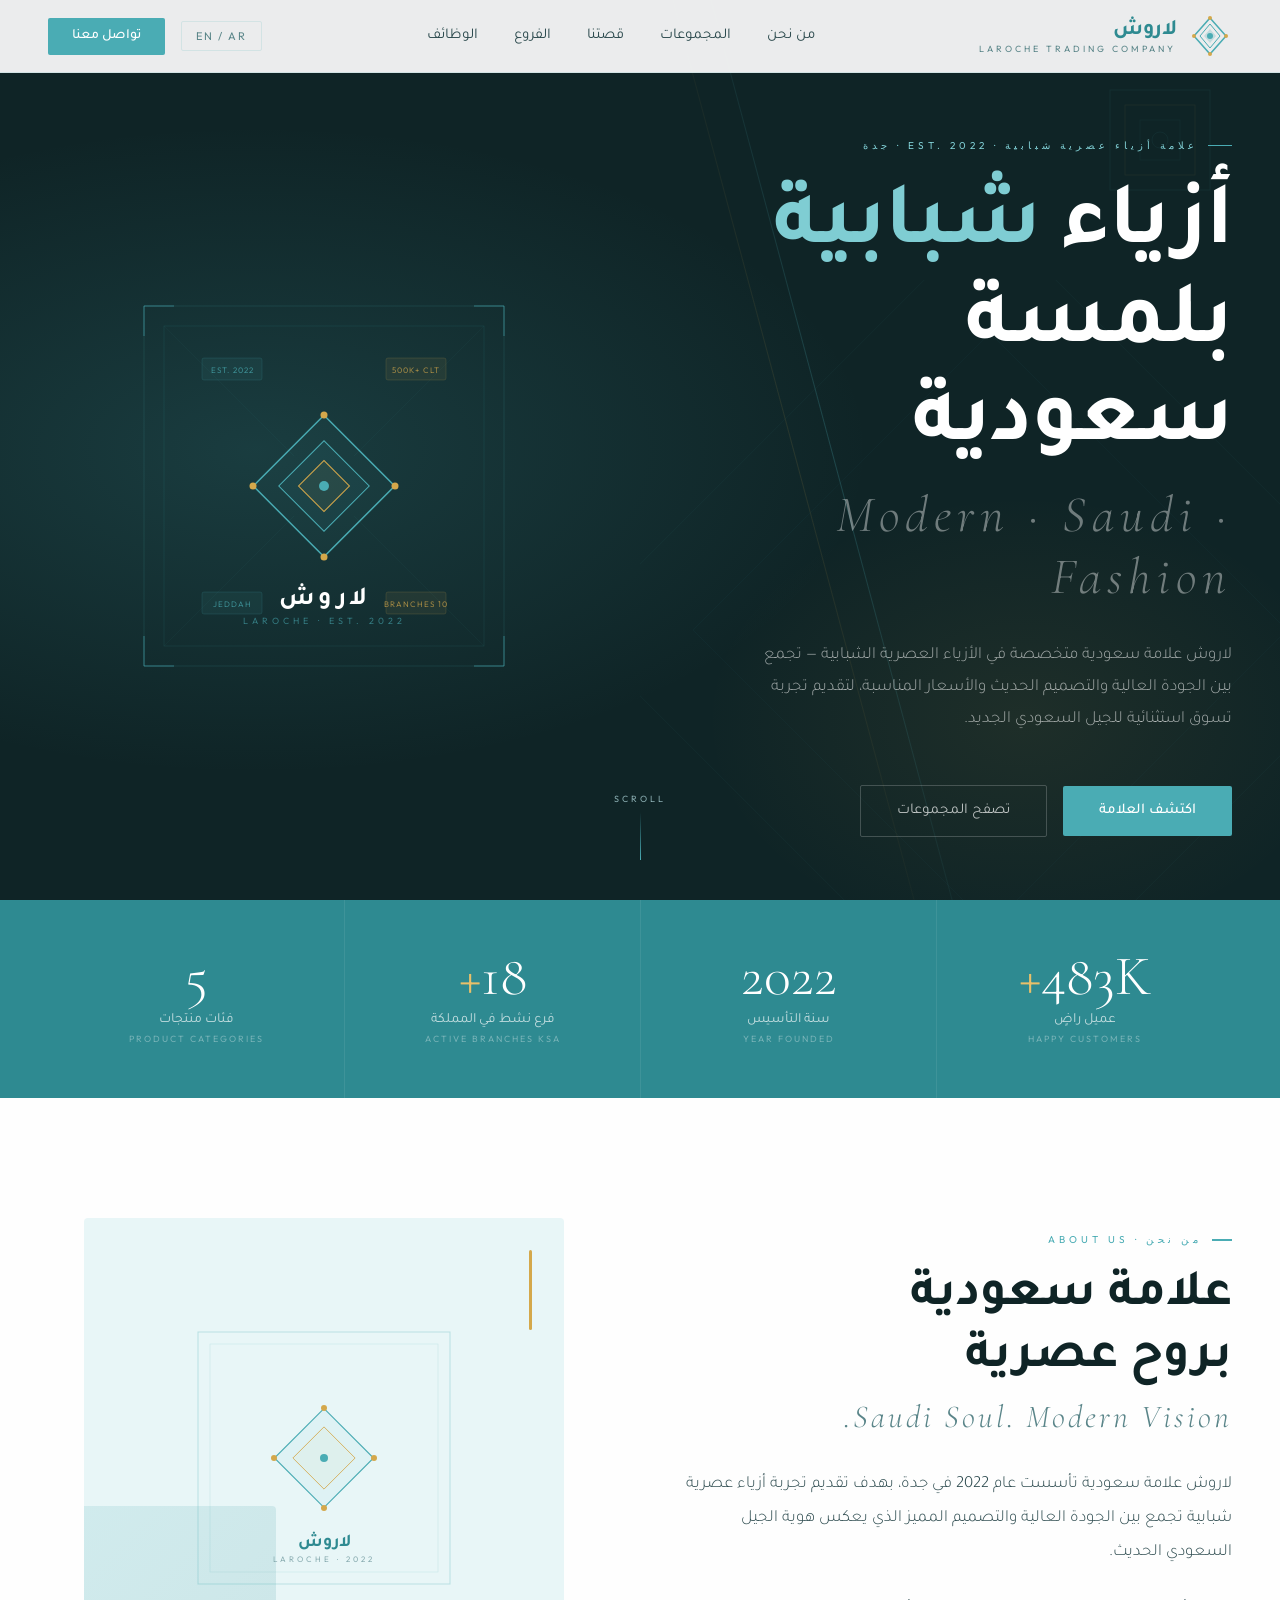
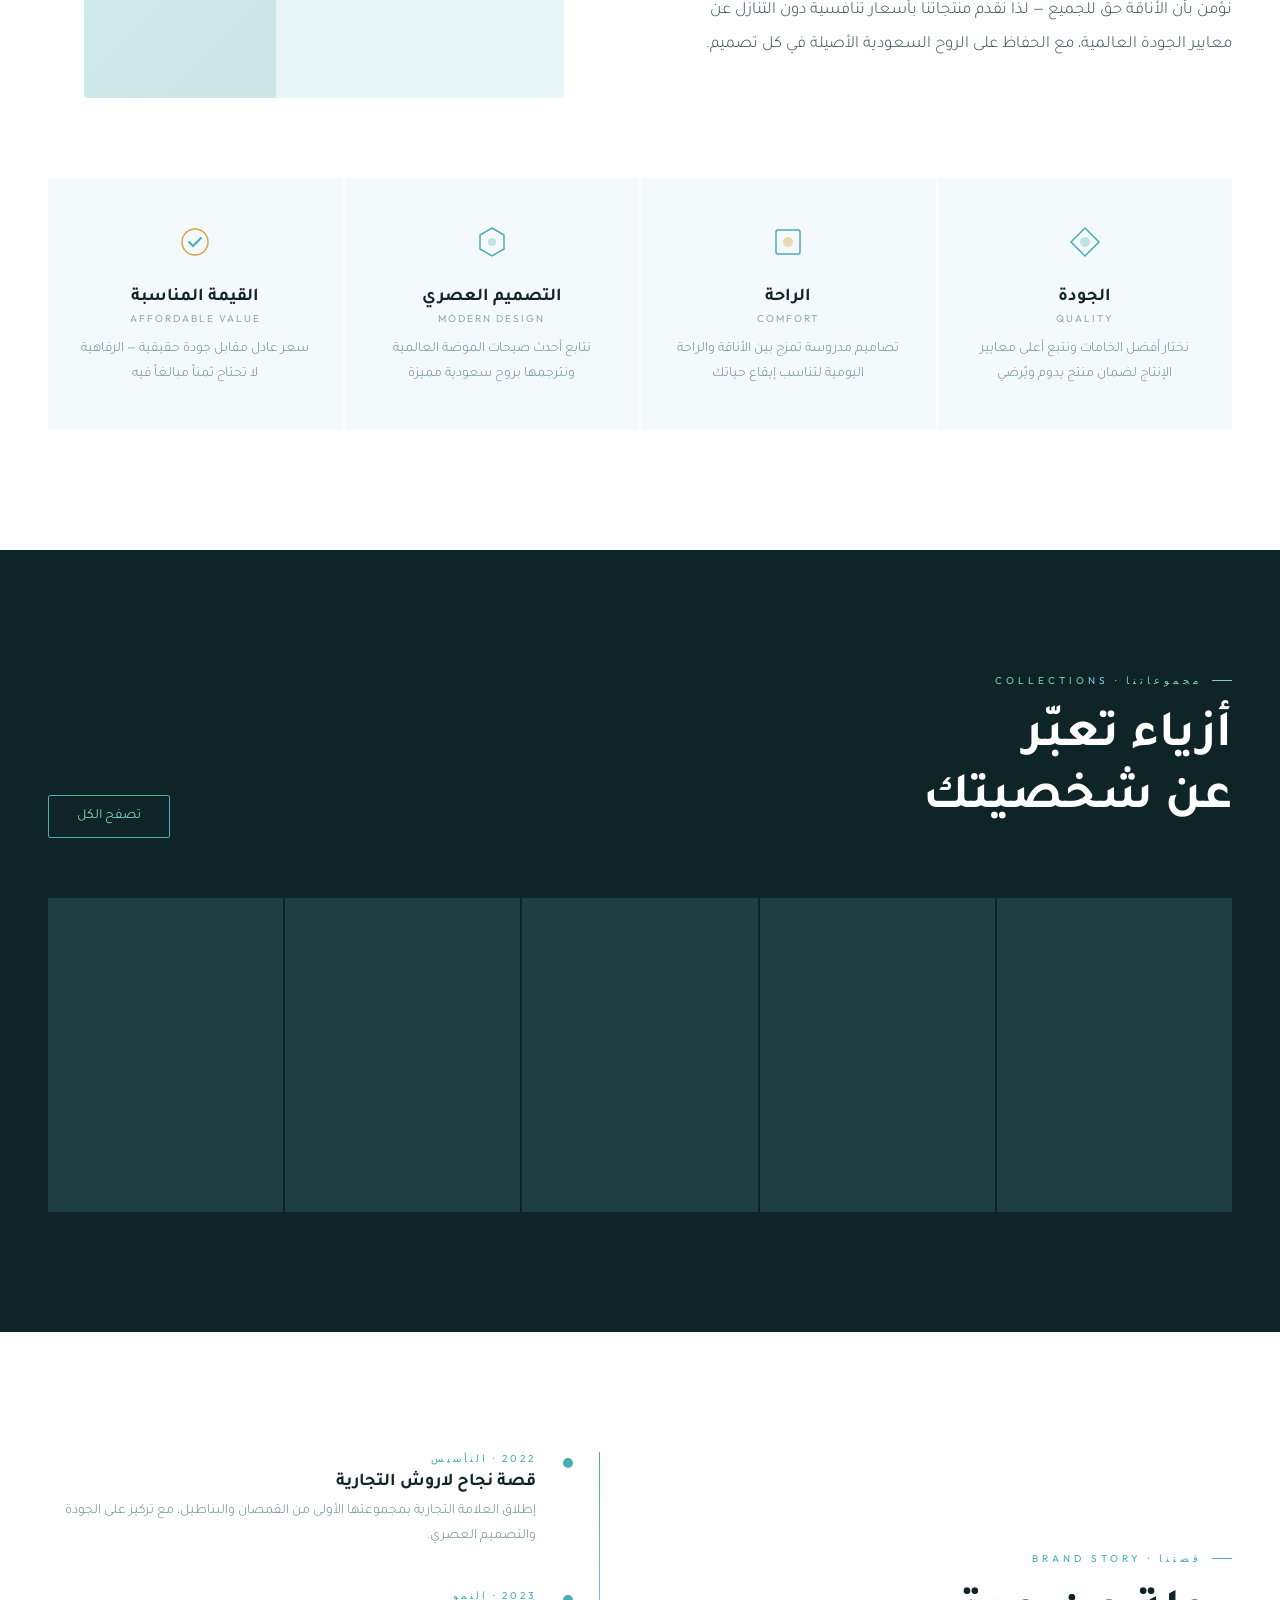
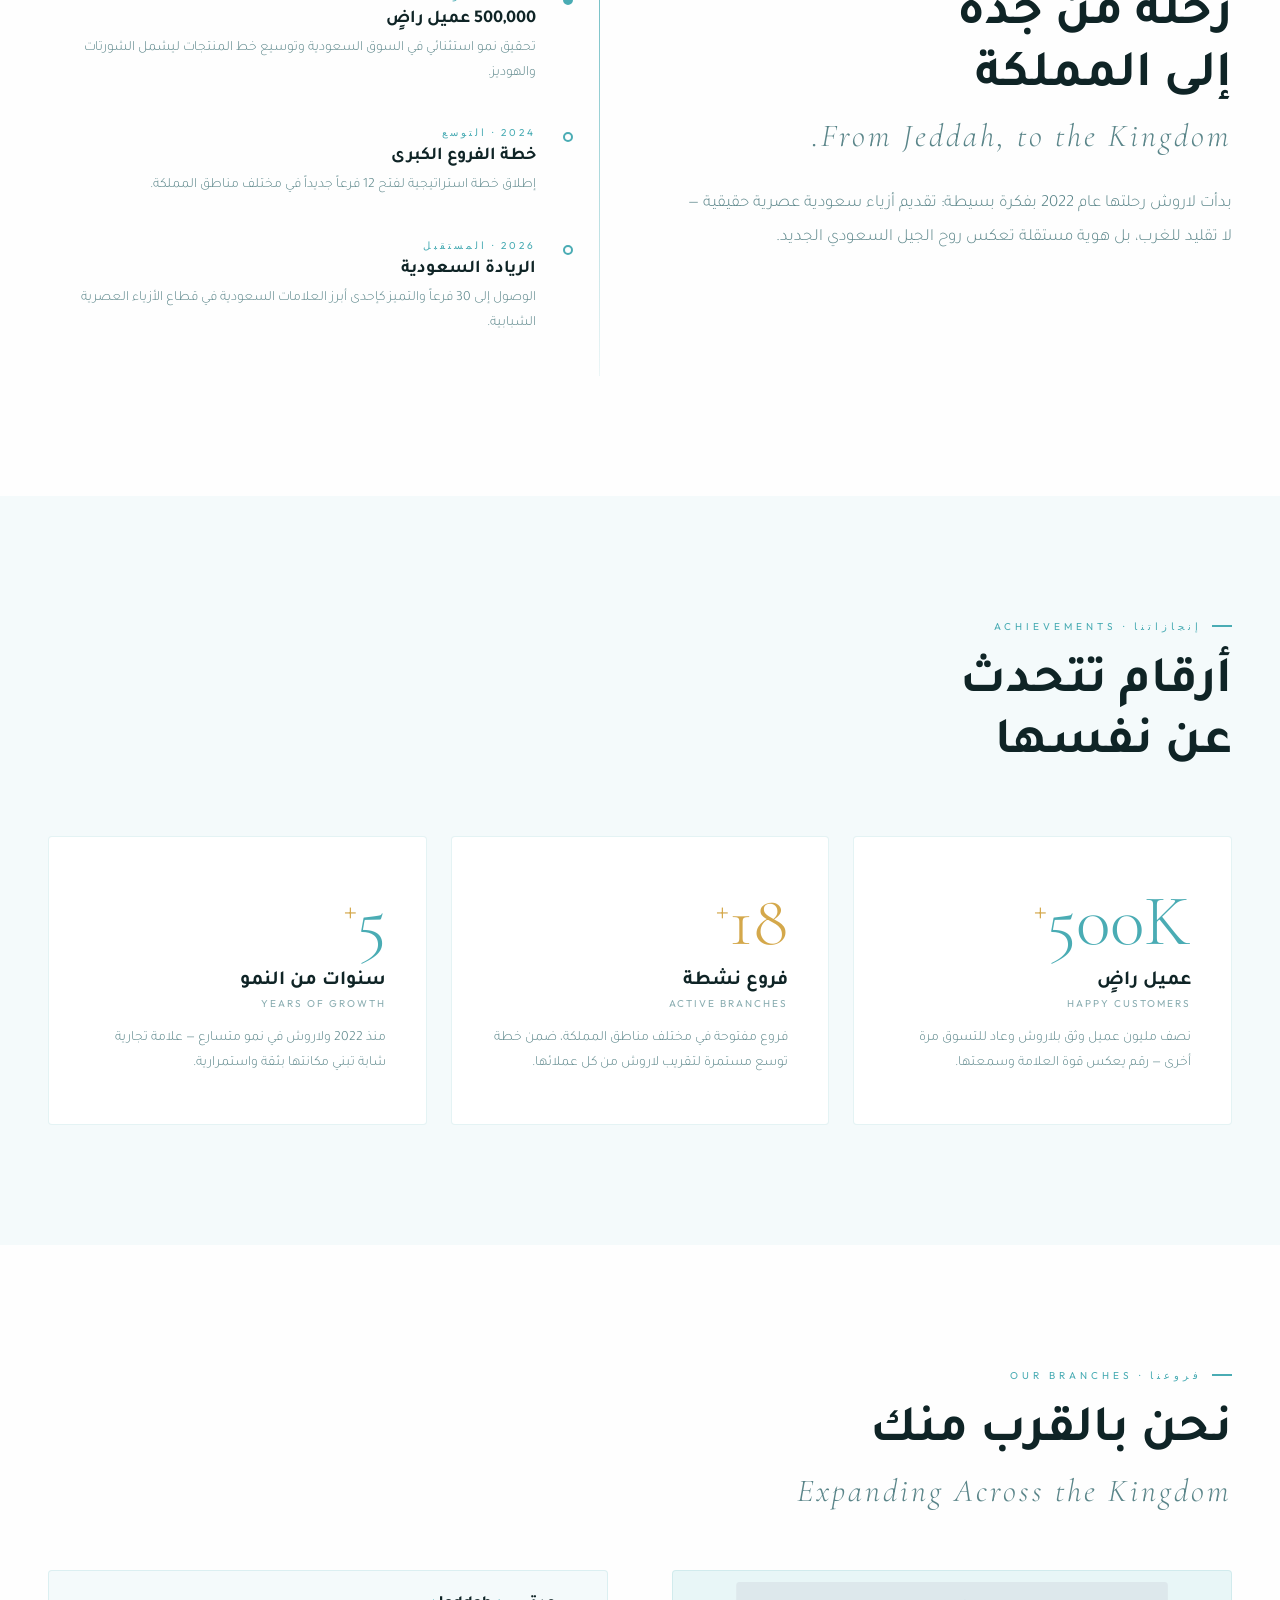
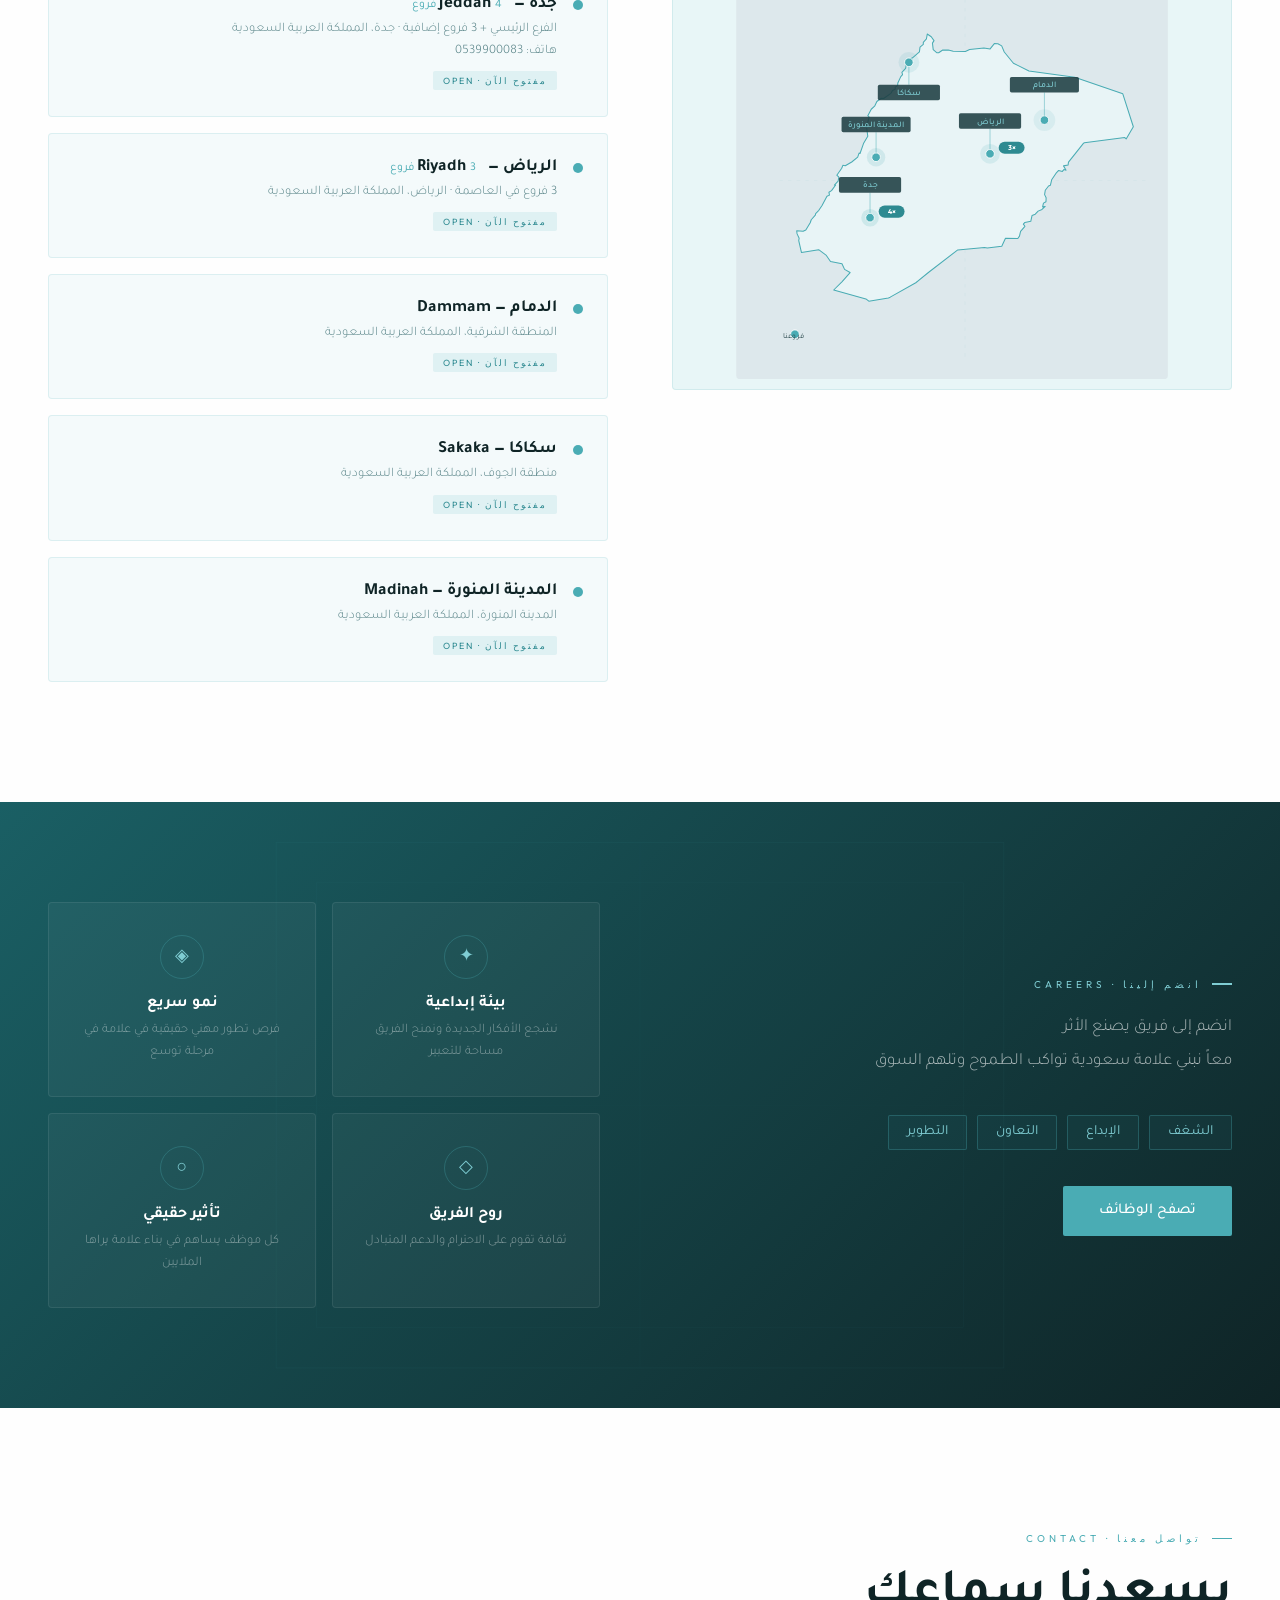
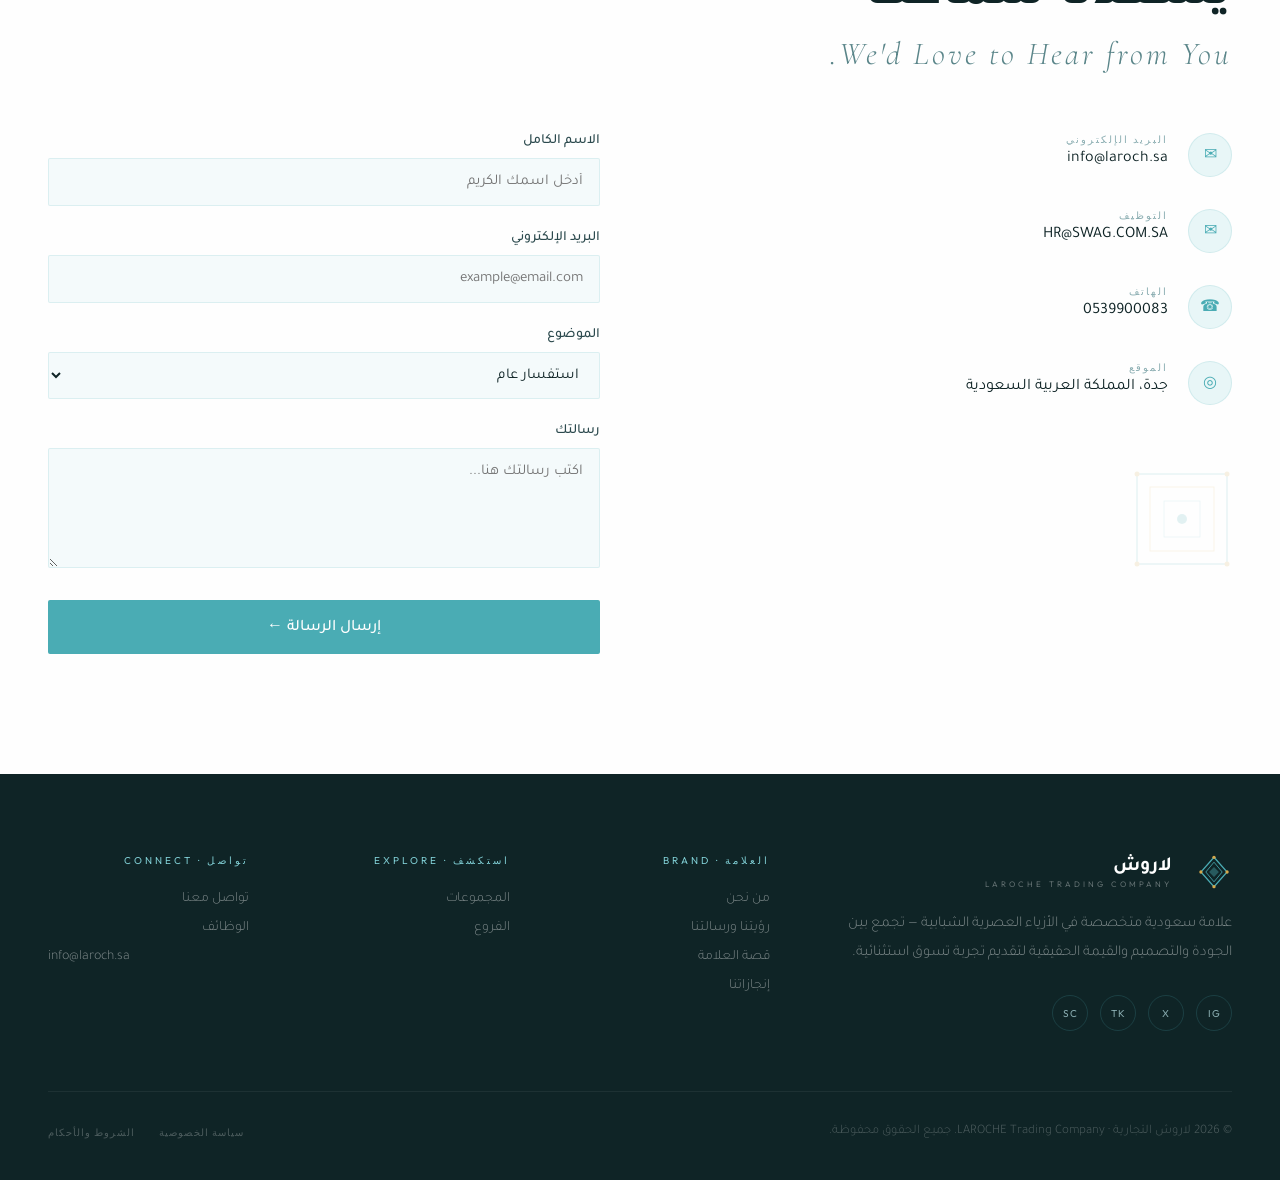
==== index.html @ 1b50cc66 "Update index.html" ====
<!DOCTYPE html>
<html lang="ar" dir="rtl">
<head>
<meta charset="UTF-8">
<meta name="viewport" content="width=device-width, initial-scale=1.0">
<title>لاروش التجارية | LAROCHE Trading Company</title>
<meta name="description" content="لاروش — علامة سعودية متخصصة في الأزياء العصرية الشبابية، تأسست عام 2022 في جدة.">
<meta name="robots" content="index, follow">
<meta property="og:title" content="لاروش التجارية | LAROCHE Trading Company">
<meta property="og:description" content="علامة سعودية متخصصة في الأزياء العصرية الشبابية — تأسست 2022 في جدة.">
<meta property="og:type" content="website">
<meta name="twitter:card" content="summary_large_image">
<link rel="preconnect" href="https://fonts.googleapis.com">
<link rel="preconnect" href="https://fonts.gstatic.com" crossorigin>
<link href="https://fonts.googleapis.com/css2?family=Cormorant+Garamond:ital,wght@0,300;0,400;0,600;1,300&family=Tajawal:wght@200;300;400;500;700&family=Outfit:wght@200;300;400;500;600&display=swap" rel="stylesheet">
<style>
/* ═══════════════════════════
   DESIGN TOKENS — from logo
   Teal #4AACB4 + Gold #D4A84B
═══════════════════════════ */
:root {
  --teal:        #4AACB4;
  --teal-dark:   #2E8A91;
  --teal-deep:   #1A5F64;
  --teal-light:  #7FCDD3;
  --teal-pale:   #E8F6F7;
  --gold:        #D4A84B;
  --gold-light:  #E8C06A;
  --gold-pale:   #FBF3E2;
  --ink:         #0F2426;
  --ink-mid:     #1E3E42;
  --charcoal:    #2C4A4E;
  --mid:         #5A8589;
  --muted:       #8AADB1;
  --light-bg:    #F4FAFB;
  --white:       #FEFEFE;
  --border:      rgba(74,172,180,0.15);
  --shadow-teal: 0 20px 60px rgba(74,172,180,0.12);
}

*, *::before, *::after { margin: 0; padding: 0; box-sizing: border-box; }

html { scroll-behavior: smooth; }

body {
  background: var(--white);
  color: var(--ink);
  font-family: 'Tajawal', 'Outfit', sans-serif;
  direction: rtl;
  overflow-x: hidden;
}

body.lang-en {
  direction: ltr;
  font-family: 'Outfit', 'Tajawal', sans-serif;
}

::-webkit-scrollbar { width: 3px; }
::-webkit-scrollbar-track { background: var(--teal-pale); }
::-webkit-scrollbar-thumb { background: var(--teal); border-radius: 2px; }

/* ══════════════════════════════
   NAVIGATION
══════════════════════════════ */
nav {
  position: fixed;
  top: 0; left: 0; right: 0;
  z-index: 1000;
  background: rgba(254,254,254,0.92);
  backdrop-filter: blur(20px);
  -webkit-backdrop-filter: blur(20px);
  border-bottom: 1px solid var(--border);
  transition: all 0.4s ease;
}

nav.scrolled {
  background: rgba(254,254,254,0.98);
  box-shadow: 0 4px 30px rgba(74,172,180,0.08);
}

.nav-inner {
  max-width: 1400px;
  margin: 0 auto;
  padding: 0 48px;
  height: 72px;
  display: flex;
  align-items: center;
  justify-content: space-between;
}

.logo-wrap {
  display: flex;
  align-items: center;
  gap: 12px;
  text-decoration: none;
  flex-shrink: 0;
}

.logo-svg {
  width: 44px;
  height: 44px;
}

.logo-text-wrap {
  line-height: 1;
}

.logo-ar {
  font-family: 'Tajawal', sans-serif;
  font-size: 22px;
  font-weight: 700;
  color: var(--teal-dark);
  letter-spacing: -0.5px;
  display: block;
}

.logo-en {
  font-family: 'Outfit', sans-serif;
  font-size: 9px;
  font-weight: 400;
  letter-spacing: 3px;
  text-transform: uppercase;
  color: var(--mid);
  display: block;
  margin-top: 2px;
}

.nav-links {
  display: flex;
  list-style: none;
  gap: 36px;
  align-items: center;
}

.nav-links a {
  font-family: 'Tajawal', sans-serif;
  font-size: 15px;
  font-weight: 400;
  color: var(--charcoal);
  text-decoration: none;
  position: relative;
  transition: color 0.3s;
}

.nav-links a::after {
  content: '';
  position: absolute;
  bottom: -4px;
  right: 0;
  width: 0;
  height: 1.5px;
  background: var(--teal);
  transition: width 0.3s ease;
}

.nav-links a:hover { color: var(--teal-dark); }
.nav-links a:hover::after { width: 100%; }

.nav-actions {
  display: flex;
  align-items: center;
  gap: 16px;
}

.btn-nav {
  background: var(--teal);
  color: white;
  padding: 10px 24px;
  font-family: 'Tajawal', sans-serif;
  font-size: 14px;
  font-weight: 500;
  border: none;
  cursor: pointer;
  border-radius: 2px;
  transition: background 0.3s, transform 0.2s;
  text-decoration: none;
  display: inline-block;
}

.btn-nav:hover { background: var(--teal-dark); transform: translateY(-1px); }

.lang-toggle {
  font-family: 'Outfit', sans-serif;
  font-size: 11px;
  letter-spacing: 2px;
  color: var(--mid);
  border: 1px solid var(--border);
  padding: 7px 14px;
  cursor: pointer;
  background: none;
  transition: all 0.3s;
  border-radius: 2px;
}

.lang-toggle:hover { border-color: var(--teal); color: var(--teal); }

.nav-toggle-mobile {
  display: none;
  background: none;
  border: none;
  cursor: pointer;
  color: var(--teal-dark);
  font-size: 24px;
  padding: 4px;
  z-index: 1100;
}

.mobile-menu-overlay {
  display: none;
  position: fixed;
  top: 72px;
  left: 0;
  right: 0;
  bottom: 0;
  background: var(--white);
  z-index: 1050;
  padding: 32px 24px;
  overflow-y: auto;
  -webkit-overflow-scrolling: touch;
}

.mobile-menu-overlay.open { display: block; }

.mobile-menu-overlay ul {
  list-style: none;
  display: flex;
  flex-direction: column;
  gap: 8px;
}

.mobile-menu-overlay a {
  font-family: 'Tajawal', sans-serif;
  font-size: 18px;
  font-weight: 500;
  color: var(--ink);
  text-decoration: none;
  display: block;
  padding: 16px 4px;
  border-bottom: 1px solid var(--border);
}

.mobile-menu-overlay .btn-nav {
  display: block;
  text-align: center;
  margin-top: 24px;
}

/* ══════════════════════════════
   HERO
══════════════════════════════ */
.hero {
  min-height: 100vh;
  background: var(--ink);
  position: relative;
  overflow: hidden;
  display: flex;
  align-items: center;
}

.hero-bg {
  position: absolute;
  inset: 0;
  overflow: hidden;
}

.hero-geo {
  position: absolute;
  opacity: 0.06;
}

.hero-geo-1 { top: -80px; left: -80px; width: 600px; height: 600px; }
.hero-geo-2 { bottom: -120px; right: -100px; width: 700px; height: 700px; opacity: 0.04; }

.hero-gradient {
  position: absolute;
  inset: 0;
  background: radial-gradient(ellipse 80% 60% at 20% 50%, rgba(74,172,180,0.18) 0%, transparent 60%),
              radial-gradient(ellipse 50% 50% at 80% 80%, rgba(212,168,75,0.08) 0%, transparent 50%);
}

.hero-beam {
  position: absolute;
  top: -20%;
  right: 35%;
  width: 1px;
  height: 140%;
  background: linear-gradient(to bottom, transparent, rgba(74,172,180,0.25), transparent);
  transform: rotate(-15deg);
}

.hero-beam-2 {
  position: absolute;
  top: -20%;
  right: 38%;
  width: 1px;
  height: 140%;
  background: linear-gradient(to bottom, transparent, rgba(212,168,75,0.12), transparent);
  transform: rotate(-15deg);
}

.hero-content {
  position: relative;
  z-index: 2;
  max-width: 1400px;
  margin: 0 auto;
  padding: 0 48px;
  padding-top: 72px;
  display: grid;
  grid-template-columns: 1fr 1fr;
  gap: 80px;
  align-items: center;
  width: 100%;
}

.hero-left {
  animation: heroFadeUp 1s ease both;
}

.hero-eyebrow {
  display: inline-flex;
  align-items: center;
  gap: 10px;
  font-family: 'Outfit', sans-serif;
  font-size: 10px;
  letter-spacing: 4px;
  text-transform: uppercase;
  color: var(--teal-light);
  margin-bottom: 28px;
}

.hero-eyebrow::before {
  content: '';
  width: 24px;
  height: 1px;
  background: var(--teal);
  flex-shrink: 0;
}

.hero-h1-ar {
  font-family: 'Tajawal', sans-serif;
  font-size: clamp(48px, 7vw, 96px);
  font-weight: 700;
  color: white;
  line-height: 1.1;
  letter-spacing: -1px;
  margin-bottom: 8px;
}

.hero-h1-ar span {
  color: var(--teal-light);
}

.hero-h1-en {
  font-family: 'Cormorant Garamond', serif;
  font-size: clamp(24px, 4vw, 52px);
  font-weight: 300;
  color: rgba(255,255,255,0.4);
  letter-spacing: 6px;
  margin-bottom: 32px;
  font-style: italic;
}

.hero-desc {
  font-family: 'Tajawal', sans-serif;
  font-size: 17px;
  font-weight: 300;
  color: rgba(255,255,255,0.6);
  line-height: 1.9;
  max-width: 480px;
  margin-bottom: 48px;
}

.hero-cta-row {
  display: flex;
  gap: 16px;
  flex-wrap: wrap;
  align-items: center;
}

.btn-hero-primary {
  background: var(--teal);
  color: white;
  padding: 16px 36px;
  font-family: 'Tajawal', sans-serif;
  font-size: 15px;
  font-weight: 500;
  border: none;
  cursor: pointer;
  border-radius: 2px;
  transition: all 0.3s;
  position: relative;
  overflow: hidden;
}

.btn-hero-primary::before {
  content: '';
  position: absolute;
  inset: 0;
  background: var(--teal-dark);
  transform: translateX(100%);
  transition: transform 0.3s ease;
}

.btn-hero-primary:hover::before { transform: translateX(0); }
.btn-hero-primary span { position: relative; z-index: 1; }

.btn-hero-ghost {
  background: transparent;
  color: rgba(255,255,255,0.7);
  padding: 16px 36px;
  font-family: 'Tajawal', sans-serif;
  font-size: 15px;
  font-weight: 400;
  border: 1px solid rgba(255,255,255,0.2);
  cursor: pointer;
  border-radius: 2px;
  transition: all 0.3s;
}

.btn-hero-ghost:hover {
  border-color: var(--teal);
  color: var(--teal-light);
}

.hero-right {
  display: flex;
  justify-content: center;
  align-items: center;
  animation: heroFadeUp 1s 0.3s ease both;
}

.hero-logo-display {
  position: relative;
  width: 380px;
  height: 380px;
}

.hero-scroll {
  position: absolute;
  bottom: 40px;
  left: 50%;
  transform: translateX(-50%);
  display: flex;
  flex-direction: column;
  align-items: center;
  gap: 8px;
  z-index: 2;
}

.hero-scroll-line {
  width: 1px;
  height: 48px;
  background: linear-gradient(to bottom, transparent, var(--teal));
  animation: scrollLine 1.5s ease-in-out infinite;
}

.hero-scroll-text {
  font-family: 'Outfit', sans-serif;
  font-size: 9px;
  letter-spacing: 3px;
  text-transform: uppercase;
  color: var(--muted);
}

/* ══════════════════════════════
   STATS STRIP
══════════════════════════════ */
.stats-strip {
  background: var(--teal-dark);
  padding: 0;
  overflow: hidden;
}

.stats-inner {
  max-width: 1400px;
  margin: 0 auto;
  padding: 0 48px;
  display: grid;
  grid-template-columns: repeat(4, 1fr);
}

.stat-item {
  padding: 48px 40px;
  text-align: center;
  border-left: 1px solid rgba(255,255,255,0.08);
  position: relative;
  overflow: hidden;
  transition: background 0.3s;
}

.stat-item:last-child { border-left: none; }
.stat-item:hover { background: rgba(255,255,255,0.05); }

.stat-number {
  font-family: 'Cormorant Garamond', serif;
  font-size: 56px;
  font-weight: 300;
  color: white;
  line-height: 1;
  margin-bottom: 8px;
  display: block;
}

.stat-number span {
  color: var(--gold-light);
}

.stat-label-ar {
  font-family: 'Tajawal', sans-serif;
  font-size: 14px;
  font-weight: 400;
  color: rgba(255,255,255,0.7);
  display: block;
  margin-bottom: 2px;
}

.stat-label-en {
  font-family: 'Outfit', sans-serif;
  font-size: 9px;
  letter-spacing: 2px;
  text-transform: uppercase;
  color: rgba(255,255,255,0.35);
}

/* ══════════════════════════════
   ABOUT SECTION
══════════════════════════════ */
.about {
  padding: 120px 48px;
  max-width: 1400px;
  margin: 0 auto;
}

.section-tag {
  display: inline-flex;
  align-items: center;
  gap: 10px;
  font-family: 'Outfit', sans-serif;
  font-size: 10px;
  letter-spacing: 4px;
  text-transform: uppercase;
  color: var(--teal);
  margin-bottom: 20px;
}

.section-tag::before {
  content: '';
  width: 20px;
  height: 1.5px;
  background: var(--teal);
  flex-shrink: 0;
}

.section-h2-ar {
  font-family: 'Tajawal', sans-serif;
  font-size: clamp(32px, 4vw, 56px);
  font-weight: 700;
  color: var(--ink);
  line-height: 1.2;
  margin-bottom: 8px;
}

.section-h2-en {
  font-family: 'Cormorant Garamond', serif;
  font-size: clamp(18px, 2.5vw, 32px);
  font-weight: 300;
  color: var(--mid);
  letter-spacing: 3px;
  font-style: italic;
  margin-bottom: 32px;
}

.about-grid {
  display: grid;
  grid-template-columns: 1fr 1fr;
  gap: 80px;
  align-items: center;
}

.about-text {
  font-family: 'Tajawal', sans-serif;
  font-size: 17px;
  font-weight: 300;
  color: var(--charcoal);
  line-height: 2;
  margin-bottom: 24px;
}

.about-visual {
  position: relative;
}

.brand-geo-display {
  width: 100%;
  aspect-ratio: 1;
  max-width: 480px;
  position: relative;
  margin: 0 auto;
}

.geo-bg-rect {
  position: absolute;
  inset: 0;
  background: var(--teal-pale);
  border-radius: 4px;
}

.geo-accent {
  position: absolute;
  width: 40%;
  height: 40%;
  background: linear-gradient(135deg, var(--teal), var(--teal-dark));
  bottom: 0;
  left: 0;
  border-radius: 0 4px 0 4px;
  opacity: 0.15;
}

.geo-gold-bar {
  position: absolute;
  top: 32px;
  right: 32px;
  width: 3px;
  height: 80px;
  background: var(--gold);
  border-radius: 2px;
}

.geo-center {
  position: absolute;
  inset: 0;
  display: flex;
  align-items: center;
  justify-content: center;
  flex-direction: column;
  gap: 16px;
}

/* Values strip */
.values-row {
  display: grid;
  grid-template-columns: repeat(4, 1fr);
  gap: 2px;
  margin-top: 80px;
}

.value-card {
  background: var(--light-bg);
  padding: 40px 28px;
  text-align: center;
  border-bottom: 3px solid transparent;
  transition: all 0.3s;
  position: relative;
  overflow: hidden;
}

.value-card::before {
  content: '';
  position: absolute;
  inset: 0;
  background: linear-gradient(180deg, transparent, rgba(74,172,180,0.04));
  opacity: 0;
  transition: opacity 0.3s;
}

.value-card:hover {
  border-bottom-color: var(--teal);
  transform: translateY(-4px);
}

.value-card:hover::before { opacity: 1; }

.value-icon {
  width: 48px;
  height: 48px;
  margin: 0 auto 20px;
  display: flex;
  align-items: center;
  justify-content: center;
}

.value-title-ar {
  font-family: 'Tajawal', sans-serif;
  font-size: 18px;
  font-weight: 600;
  color: var(--ink);
  margin-bottom: 4px;
}

.value-title-en {
  font-family: 'Outfit', sans-serif;
  font-size: 10px;
  letter-spacing: 2px;
  text-transform: uppercase;
  color: var(--muted);
  margin-bottom: 12px;
}

.value-desc {
  font-family: 'Tajawal', sans-serif;
  font-size: 14px;
  font-weight: 300;
  color: var(--mid);
  line-height: 1.8;
}

/* ══════════════════════════════
   COLLECTIONS
══════════════════════════════ */
.collections {
  background: var(--ink);
  padding: 120px 48px;
}

.collections-inner {
  max-width: 1400px;
  margin: 0 auto;
}

.collections-header {
  display: flex;
  justify-content: space-between;
  align-items: flex-end;
  margin-bottom: 60px;
}

.collections-header .section-tag { color: var(--teal-light); }
.collections-header .section-tag::before { background: var(--teal-light); }
.collections-header .section-h2-ar { color: white; }

.btn-outline-teal {
  background: transparent;
  color: var(--teal-light);
  padding: 12px 28px;
  font-family: 'Tajawal', sans-serif;
  font-size: 14px;
  border: 1px solid var(--teal);
  cursor: pointer;
  border-radius: 2px;
  transition: all 0.3s;
  text-decoration: none;
  display: inline-block;
}

.btn-outline-teal:hover {
  background: var(--teal);
  color: white;
}

.collections-grid {
  display: grid;
  grid-template-columns: 1fr 1fr 1fr 1fr 1fr;
  gap: 2px;
}

.collection-card {
  position: relative;
  overflow: hidden;
  cursor: pointer;
  aspect-ratio: 3/4;
  background: var(--ink-mid);
}

.collection-card-bg {
  position: absolute;
  inset: 0;
  transition: transform 0.6s ease;
  /* TODO: replace with real product photo — url("your-image-link-here") center top/cover no-repeat */
  background: linear-gradient(160deg, var(--teal-deep) 0%, var(--ink-mid) 55%, var(--ink) 100%);
  display: flex;
  align-items: center;
  justify-content: center;
}

.collection-card-bg::after {
  content: '+ صورة المنتج';
  font-family: 'Tajawal', sans-serif;
  font-size: 12px;
  color: rgba(255,255,255,0.2);
  letter-spacing: 1px;
}

.collection-card-bg.has-photo {
  background-size: cover;
  background-position: center top;
  background-repeat: no-repeat;
}

.collection-card-bg.has-photo::after {
  content: '';
}

.collection-card:hover .collection-card-bg {
  transform: scale(1.06);
}

.collection-card-info {
  position: absolute;
  bottom: 0;
  right: 0;
  left: 0;
  padding: 32px 28px;
  background: linear-gradient(to top, rgba(15,36,38,0.95) 0%, transparent 100%);
  transform: translateY(8px);
  transition: transform 0.4s ease;
}

.collection-card:hover .collection-card-info {
  transform: translateY(0);
}

.col-cat {
  font-family: 'Outfit', sans-serif;
  font-size: 9px;
  letter-spacing: 3px;
  text-transform: uppercase;
  color: var(--teal-light);
  margin-bottom: 8px;
}

.col-name-ar {
  font-family: 'Tajawal', sans-serif;
  font-size: 24px;
  font-weight: 600;
  color: white;
  margin-bottom: 4px;
}

.col-name-en {
  font-family: 'Cormorant Garamond', serif;
  font-size: 14px;
  font-style: italic;
  color: rgba(255,255,255,0.45);
  letter-spacing: 2px;
}

.col-arrow {
  position: absolute;
  top: 28px;
  left: 28px;
  width: 36px;
  height: 36px;
  border: 1px solid rgba(74,172,180,0.4);
  border-radius: 50%;
  display: flex;
  align-items: center;
  justify-content: center;
  color: var(--teal-light);
  opacity: 0;
  transition: all 0.3s;
  font-size: 14px;
}

.collection-card:hover .col-arrow {
  opacity: 1;
  border-color: var(--teal);
  background: rgba(74,172,180,0.1);
}

/* ══════════════════════════════
   BRAND STORY
══════════════════════════════ */
.story {
  padding: 120px 48px;
  max-width: 1400px;
  margin: 0 auto;
}

.story-grid {
  display: grid;
  grid-template-columns: 1fr 1fr;
  gap: 80px;
  align-items: center;
}

.story-left { order: 2; }
.story-right { order: 1; }

.timeline {
  position: relative;
  padding-right: 32px;
}

.timeline::before {
  content: '';
  position: absolute;
  right: 0;
  top: 0;
  bottom: 0;
  width: 1px;
  background: linear-gradient(to bottom, var(--teal), rgba(74,172,180,0.1));
}

.timeline-item {
  position: relative;
  padding-right: 32px;
  padding-bottom: 40px;
}

.timeline-item::before {
  content: '';
  position: absolute;
  right: -5px;
  top: 6px;
  width: 10px;
  height: 10px;
  background: var(--white);
  border: 2px solid var(--teal);
  border-radius: 50%;
}

.timeline-item.active::before {
  background: var(--teal);
}

.tl-year {
  font-family: 'Outfit', sans-serif;
  font-size: 10px;
  letter-spacing: 3px;
  color: var(--teal);
  text-transform: uppercase;
  margin-bottom: 6px;
}

.tl-title {
  font-family: 'Tajawal', sans-serif;
  font-size: 18px;
  font-weight: 600;
  color: var(--ink);
  margin-bottom: 6px;
}

.tl-desc {
  font-family: 'Tajawal', sans-serif;
  font-size: 14px;
  font-weight: 300;
  color: var(--mid);
  line-height: 1.8;
}

/* ══════════════════════════════
   ACHIEVEMENTS
══════════════════════════════ */
.achievements {
  background: var(--light-bg);
  padding: 120px 48px;
}

.achievements-inner {
  max-width: 1400px;
  margin: 0 auto;
}

.achieve-grid {
  display: grid;
  grid-template-columns: repeat(3, 1fr);
  gap: 24px;
  margin-top: 60px;
}

.achieve-card {
  background: white;
  padding: 48px 40px;
  border-radius: 4px;
  border: 1px solid var(--border);
  transition: all 0.3s;
  position: relative;
  overflow: hidden;
}

.achieve-card::after {
  content: '';
  position: absolute;
  top: 0;
  right: 0;
  width: 0;
  height: 3px;
  background: linear-gradient(to left, var(--teal), var(--gold));
  transition: width 0.4s ease;
}

.achieve-card:hover {
  transform: translateY(-8px);
  box-shadow: var(--shadow-teal);
  border-color: transparent;
}

.achieve-card:hover::after { width: 100%; }

.achieve-num {
  font-family: 'Cormorant Garamond', serif;
  font-size: 72px;
  font-weight: 300;
  color: var(--teal);
  line-height: 1;
  margin-bottom: 12px;
}

.achieve-num sup {
  font-size: 32px;
  color: var(--gold);
}

.achieve-title-ar {
  font-family: 'Tajawal', sans-serif;
  font-size: 20px;
  font-weight: 600;
  color: var(--ink);
  margin-bottom: 4px;
}

.achieve-title-en {
  font-family: 'Outfit', sans-serif;
  font-size: 10px;
  letter-spacing: 2px;
  text-transform: uppercase;
  color: var(--muted);
  margin-bottom: 16px;
}

.achieve-desc {
  font-family: 'Tajawal', sans-serif;
  font-size: 14px;
  font-weight: 300;
  color: var(--mid);
  line-height: 1.8;
}

/* ══════════════════════════════
   BRANCHES MAP
══════════════════════════════ */
.branches {
  padding: 120px 48px;
  max-width: 1400px;
  margin: 0 auto;
}

.branches-grid {
  display: grid;
  grid-template-columns: 1fr 1fr;
  gap: 64px;
  margin-top: 60px;
  align-items: start;
}

.branch-map {
  background: var(--teal-pale);
  border-radius: 4px;
  aspect-ratio: 4/3;
  position: relative;
  overflow: hidden;
  border: 1px solid var(--border);
}

.branch-map-inner {
  position: absolute;
  inset: 0;
  display: flex;
  align-items: center;
  justify-content: center;
}

.branch-list {
  display: flex;
  flex-direction: column;
  gap: 16px;
}

.branch-item {
  display: flex;
  align-items: flex-start;
  gap: 16px;
  padding: 24px;
  background: var(--light-bg);
  border-radius: 4px;
  border: 1px solid var(--border);
  transition: all 0.3s;
  cursor: pointer;
}

.branch-item:hover {
  border-color: var(--teal);
  background: white;
  transform: translateX(-4px);
}

.branch-dot-small {
  width: 10px;
  height: 10px;
  background: var(--teal);
  border-radius: 50%;
  flex-shrink: 0;
  margin-top: 5px;
}

.branch-dot-small.gold { background: var(--gold); }

.branch-city {
  font-family: 'Tajawal', sans-serif;
  font-size: 17px;
  font-weight: 600;
  color: var(--ink);
  margin-bottom: 4px;
}

.branch-address {
  font-family: 'Tajawal', sans-serif;
  font-size: 13px;
  font-weight: 300;
  color: var(--mid);
  line-height: 1.7;
}

.branch-status {
  font-family: 'Outfit', sans-serif;
  font-size: 9px;
  letter-spacing: 2px;
  text-transform: uppercase;
  padding: 4px 10px;
  border-radius: 2px;
  margin-top: 8px;
  display: inline-block;
}

.status-open {
  background: rgba(74,172,180,0.12);
  color: var(--teal-dark);
}

.status-soon {
  background: rgba(212,168,75,0.12);
  color: #8B6B1E;
}

/* ══════════════════════════════
   CAREERS TEASER
══════════════════════════════ */
.careers-teaser {
  background: linear-gradient(135deg, var(--teal-deep) 0%, var(--ink) 100%);
  padding: 100px 48px;
  position: relative;
  overflow: hidden;
}

.careers-bg {
  position: absolute;
  inset: 0;
  overflow: hidden;
  opacity: 0.06;
}

.careers-inner {
  max-width: 1400px;
  margin: 0 auto;
  display: grid;
  grid-template-columns: 1fr 1fr;
  gap: 80px;
  align-items: center;
  position: relative;
  z-index: 1;
}

.careers-left .section-tag { color: var(--teal-light); }
.careers-left .section-tag::before { background: var(--teal-light); }
.careers-left .section-h2-ar { color: white; }
.careers-left .section-h2-en { color: rgba(255,255,255,0.3); }

.careers-text {
  font-family: 'Tajawal', sans-serif;
  font-size: 17px;
  font-weight: 300;
  color: rgba(255,255,255,0.65);
  line-height: 2;
  margin-bottom: 36px;
}

.culture-pills {
  display: flex;
  flex-wrap: wrap;
  gap: 10px;
  margin-bottom: 36px;
}

.culture-pill {
  border: 1px solid rgba(74,172,180,0.3);
  padding: 8px 18px;
  font-family: 'Tajawal', sans-serif;
  font-size: 14px;
  font-weight: 400;
  color: var(--teal-light);
  border-radius: 2px;
  background: rgba(74,172,180,0.06);
}

.careers-right {
  display: grid;
  grid-template-columns: 1fr 1fr;
  gap: 16px;
}

.culture-card {
  background: rgba(255,255,255,0.04);
  border: 1px solid rgba(255,255,255,0.08);
  padding: 32px 24px;
  border-radius: 4px;
  text-align: center;
  transition: all 0.3s;
}

.culture-card:hover {
  background: rgba(74,172,180,0.1);
  border-color: rgba(74,172,180,0.3);
}

.culture-card-icon {
  width: 44px;
  height: 44px;
  margin: 0 auto 16px;
  border: 1px solid rgba(74,172,180,0.3);
  border-radius: 50%;
  display: flex;
  align-items: center;
  justify-content: center;
  color: var(--teal-light);
  font-size: 18px;
}

.culture-card-title {
  font-family: 'Tajawal', sans-serif;
  font-size: 16px;
  font-weight: 600;
  color: white;
  margin-bottom: 6px;
}

.culture-card-desc {
  font-family: 'Tajawal', sans-serif;
  font-size: 13px;
  font-weight: 300;
  color: rgba(255,255,255,0.45);
  line-height: 1.7;
}

/* ══════════════════════════════
   CONTACT
══════════════════════════════ */
.contact {
  padding: 120px 48px;
  max-width: 1400px;
  margin: 0 auto;
}

.contact-grid {
  display: grid;
  grid-template-columns: 1fr 1fr;
  gap: 80px;
  margin-top: 60px;
}

.contact-info-item {
  display: flex;
  align-items: flex-start;
  gap: 20px;
  margin-bottom: 32px;
}

.contact-icon {
  width: 44px;
  height: 44px;
  background: var(--teal-pale);
  border: 1px solid var(--border);
  border-radius: 50%;
  display: flex;
  align-items: center;
  justify-content: center;
  flex-shrink: 0;
  font-size: 16px;
  color: var(--teal);
}

.contact-label {
  font-family: 'Outfit', sans-serif;
  font-size: 10px;
  letter-spacing: 2px;
  text-transform: uppercase;
  color: var(--muted);
  margin-bottom: 4px;
}

.contact-value {
  font-family: 'Tajawal', sans-serif;
  font-size: 16px;
  font-weight: 400;
  color: var(--ink);
  direction: ltr;
  text-align: right;
}

/* Form */
.form-group {
  margin-bottom: 24px;
}

.form-label {
  font-family: 'Tajawal', sans-serif;
  font-size: 14px;
  font-weight: 500;
  color: var(--charcoal);
  display: block;
  margin-bottom: 8px;
}

.form-input {
  width: 100%;
  padding: 14px 16px;
  font-family: 'Tajawal', sans-serif;
  font-size: 15px;
  color: var(--ink);
  background: var(--light-bg);
  border: 1px solid var(--border);
  border-radius: 2px;
  outline: none;
  transition: all 0.3s;
  direction: rtl;
}

.form-input:focus {
  border-color: var(--teal);
  background: white;
  box-shadow: 0 0 0 3px rgba(74,172,180,0.08);
}

.form-textarea {
  height: 120px;
  resize: vertical;
}

.btn-submit {
  width: 100%;
  background: var(--teal);
  color: white;
  padding: 16px;
  font-family: 'Tajawal', sans-serif;
  font-size: 16px;
  font-weight: 500;
  border: none;
  border-radius: 2px;
  cursor: pointer;
  transition: all 0.3s;
}

.btn-submit:hover { background: var(--teal-dark); }

.form-success {
  display: none;
  background: rgba(74,172,180,0.1);
  border: 1px solid var(--teal);
  color: var(--teal-dark);
  padding: 14px 16px;
  border-radius: 2px;
  font-family: 'Tajawal', sans-serif;
  font-size: 14px;
  margin-bottom: 20px;
}

.form-success.visible { display: block; }

/* ══════════════════════════════
   FOOTER
══════════════════════════════ */
footer {
  background: var(--ink);
  padding: 80px 48px 40px;
}

.footer-inner {
  max-width: 1400px;
  margin: 0 auto;
}

.footer-top {
  display: grid;
  grid-template-columns: 2fr 1fr 1fr 1fr;
  gap: 60px;
  margin-bottom: 60px;
}

.footer-brand-desc {
  font-family: 'Tajawal', sans-serif;
  font-size: 15px;
  font-weight: 300;
  color: rgba(255,255,255,0.45);
  line-height: 1.9;
  margin-top: 20px;
  margin-bottom: 28px;
}

.footer-social {
  display: flex;
  gap: 12px;
}

.social-btn {
  width: 36px;
  height: 36px;
  border: 1px solid rgba(74,172,180,0.2);
  border-radius: 50%;
  display: flex;
  align-items: center;
  justify-content: center;
  color: var(--muted);
  font-family: 'Outfit', sans-serif;
  font-size: 10px;
  letter-spacing: 1px;
  transition: all 0.3s;
  cursor: pointer;
  text-decoration: none;
}

.social-btn:hover {
  border-color: var(--teal);
  color: var(--teal-light);
  background: rgba(74,172,180,0.08);
}

.footer-col-title {
  font-family: 'Outfit', sans-serif;
  font-size: 10px;
  letter-spacing: 3px;
  text-transform: uppercase;
  color: var(--teal-light);
  margin-bottom: 24px;
}

.footer-link {
  display: block;
  font-family: 'Tajawal', sans-serif;
  font-size: 14px;
  font-weight: 300;
  color: rgba(255,255,255,0.45);
  text-decoration: none;
  margin-bottom: 12px;
  transition: color 0.3s;
}

.footer-link:hover { color: var(--teal-light); }

.footer-divider {
  height: 1px;
  background: rgba(255,255,255,0.06);
  margin-bottom: 32px;
}

.footer-bottom {
  display: flex;
  justify-content: space-between;
  align-items: center;
}

.footer-copy {
  font-family: 'Tajawal', sans-serif;
  font-size: 13px;
  font-weight: 300;
  color: rgba(255,255,255,0.25);
}

.footer-legal {
  display: flex;
  gap: 24px;
}

.footer-legal-link {
  font-family: 'Outfit', sans-serif;
  font-size: 10px;
  letter-spacing: 1px;
  text-transform: uppercase;
  color: rgba(255,255,255,0.25);
  text-decoration: none;
  transition: color 0.3s;
  background: none;
  border: none;
  cursor: pointer;
}

.footer-legal-link:hover { color: var(--teal-light); }

/* ══════════════════════════════
   ANIMATIONS
══════════════════════════════ */
@keyframes heroFadeUp {
  from { opacity: 0; transform: translateY(30px); }
  to   { opacity: 1; transform: translateY(0); }
}

@keyframes scrollLine {
  0%, 100% { opacity: 0; transform: scaleY(0); transform-origin: top; }
  50%       { opacity: 1; transform: scaleY(1); transform-origin: top; }
}

/* Scroll reveal */
.reveal {
  opacity: 0;
  transform: translateY(24px);
  transition: opacity 0.7s ease, transform 0.7s ease;
}
.reveal.visible {
  opacity: 1;
  transform: translateY(0);
}

.reveal-delay-1 { transition-delay: 0.1s; }
.reveal-delay-2 { transition-delay: 0.2s; }
.reveal-delay-3 { transition-delay: 0.3s; }
.reveal-delay-4 { transition-delay: 0.4s; }

/* ══════════════════════════════
   MOBILE RESPONSIVE
══════════════════════════════ */
@media (max-width: 1024px) {
  .hero-content, .about-grid, .story-grid,
  .contact-grid, .careers-inner { grid-template-columns: 1fr; gap: 48px; }
  .hero-right { display: none; }
  .footer-top { grid-template-columns: 1fr 1fr; }
  .story-left, .story-right { order: unset; }
  .collections-grid { grid-template-columns: 1fr 1fr 1fr; }
  .achieve-grid { grid-template-columns: 1fr 1fr; }
  .branches-grid { grid-template-columns: 1fr; }
  .hero { min-height: auto; padding-bottom: 80px; }
  .hero-content { padding-top: 100px; }
}

@media (max-width: 768px) {
  .nav-links { display: none; }
  .nav-actions .btn-nav { display: none; }
  .nav-toggle-mobile { display: block; }
  .stats-inner, .values-row,
  .achieve-grid, .careers-right, .footer-top { grid-template-columns: 1fr; }
  .collections-grid { grid-template-columns: 1fr 1fr; }
  .collections-header { flex-direction: column; align-items: flex-start; gap: 16px; }
  .about, .collections, .story, .achievements,
  .branches, .careers-teaser, .contact { padding: 64px 20px; }
  nav .nav-inner { padding: 0 20px; }
  footer { padding: 60px 20px 32px; }
  .footer-top { grid-template-columns: 1fr 1fr; gap: 32px; }
  .hero-content { padding: 96px 20px 48px; gap: 32px; }
  .hero-cta-row { flex-direction: column; align-items: stretch; }
  .hero-cta-row button { width: 100%; }
  .stat-item { border-left: none; border-bottom: 1px solid rgba(255,255,255,0.08); padding: 32px 20px; }
  .stat-item:last-child { border-bottom: none; }
  .value-card { padding: 32px 20px; }
  .achieve-card { padding: 36px 24px; }
  .branch-item { padding: 18px; flex-direction: column; gap: 8px; }
  .careers-inner, .contact-grid { gap: 40px; }
  .form-input, .btn-submit { font-size: 15px; }
}

@media (max-width: 480px) {
  .hero-h1-ar { font-size: 40px; }
  .hero-h1-en { font-size: 20px; letter-spacing: 3px; }
  .hero-desc { font-size: 15px; }
  .section-h2-ar { font-size: 28px; }
  .collections-grid { grid-template-columns: 1fr; }
  .achieve-grid { grid-template-columns: 1fr; }
  .stat-number { font-size: 40px; }
  .logo-ar { font-size: 18px; }
  .about, .collections, .story, .achievements,
  .branches, .careers-teaser, .contact { padding: 48px 16px; }
  nav .nav-inner { padding: 0 16px; height: 64px; }
  .mobile-menu-overlay { top: 64px; }
  .achieve-num { font-size: 52px; }
  .stats-inner { padding: 0 16px; }
}
</style>
</head>
<body>

<!-- ═══════════ NAV ═══════════ -->
<nav id="mainNav">
  <div class="nav-inner">
    <a href="#" class="logo-wrap">
      <svg class="logo-svg" viewBox="0 0 44 44" fill="none" xmlns="http://www.w3.org/2000/svg">
        <path d="M22 4 L38 22 L22 40 L6 22 Z" fill="none" stroke="#4AACB4" stroke-width="1.5"/>
        <path d="M22 10 L32 22 L22 34 L12 22 Z" fill="none" stroke="#4AACB4" stroke-width="1"/>
        <path d="M22 15 L28 22 L22 29 L16 22 Z" fill="#4AACB4" opacity="0.25"/>
        <circle cx="22" cy="4" r="2" fill="#D4A84B"/>
        <circle cx="38" cy="22" r="2" fill="#D4A84B"/>
        <circle cx="22" cy="40" r="2" fill="#D4A84B"/>
        <circle cx="6" cy="22" r="2" fill="#D4A84B"/>
        <circle cx="22" cy="22" r="3" fill="#4AACB4"/>
      </svg>
      <div class="logo-text-wrap">
        <span class="logo-ar">لاروش</span>
        <span class="logo-en">LAROCHE Trading Company</span>
      </div>
    </a>

    <ul class="nav-links">
      <li><a href="#about" data-en="About Us">من نحن</a></li>
      <li><a href="#collections" data-en="Collections">المجموعات</a></li>
      <li><a href="#story" data-en="Our Story">قصتنا</a></li>
      <li><a href="#branches" data-en="Branches">الفروع</a></li>
      <li><a href="#careers" data-en="Careers">الوظائف</a></li>
    </ul>

    <div class="nav-actions">
      <button class="lang-toggle">EN / AR</button>
      <a href="#contact" class="btn-nav" data-en="Contact Us">تواصل معنا</a>
      <button class="nav-toggle-mobile" id="navToggleBtn" aria-label="القائمة">☰</button>
    </div>
  </div>
</nav>
<div class="mobile-menu-overlay" id="mobileMenu">
  <ul>
    <li><a href="#about" data-en="About Us">من نحن</a></li>
    <li><a href="#collections" data-en="Collections">المجموعات</a></li>
    <li><a href="#story" data-en="Our Story">قصتنا</a></li>
    <li><a href="#branches" data-en="Branches">الفروع</a></li>
    <li><a href="#careers" data-en="Careers">الوظائف</a></li>
    <li><a href="#contact" data-en="Contact Us">تواصل معنا</a></li>
  </ul>
</div>

<!-- ═══════════ HERO ═══════════ -->
<section class="hero">
  <div class="hero-bg">
    <svg class="hero-geo hero-geo-1" viewBox="0 0 600 600" fill="none" style="top:-60px;left:-60px;">
      <rect x="50" y="50" width="500" height="500" stroke="#4AACB4" stroke-width="0.5" opacity="0.12" transform="rotate(45 300 300)"/>
      <rect x="100" y="100" width="400" height="400" stroke="#4AACB4" stroke-width="0.5" opacity="0.10" transform="rotate(45 300 300)"/>
      <rect x="150" y="150" width="300" height="300" stroke="#4AACB4" stroke-width="0.5" opacity="0.08" transform="rotate(45 300 300)"/>
      <rect x="200" y="200" width="200" height="200" stroke="#D4A84B" stroke-width="0.5" opacity="0.07" transform="rotate(45 300 300)"/>
      <line x1="300" y1="0" x2="300" y2="600" stroke="#4AACB4" stroke-width="0.3" opacity="0.05"/>
      <line x1="0" y1="300" x2="600" y2="300" stroke="#4AACB4" stroke-width="0.3" opacity="0.05"/>
    </svg>
    <svg class="hero-geo hero-geo-2" viewBox="0 0 500 500" fill="none" style="bottom:-80px;right:-60px;opacity:1;">
      <rect x="40" y="40" width="420" height="420" stroke="#4AACB4" stroke-width="0.5" opacity="0.06" transform="rotate(45 250 250)"/>
      <rect x="100" y="100" width="300" height="300" stroke="#4AACB4" stroke-width="0.5" opacity="0.05" transform="rotate(45 250 250)"/>
    </svg>
    <svg style="position:absolute;top:80px;right:60px;opacity:0.08;" width="120" height="120" viewBox="0 0 120 120" fill="none">
      <rect x="10" y="10" width="100" height="100" stroke="#4AACB4" stroke-width="1"/>
      <rect x="25" y="25" width="70" height="70" stroke="#D4A84B" stroke-width="0.8"/>
      <rect x="40" y="40" width="40" height="40" stroke="#4AACB4" stroke-width="0.6"/>
      <circle cx="60" cy="60" r="8" stroke="#4AACB4" stroke-width="0.8"/>
    </svg>
  </div>
  <div class="hero-gradient"></div>
  <div class="hero-beam"></div>
  <div class="hero-beam-2"></div>

  <div class="hero-content">
    <div class="hero-left">
      <div class="hero-eyebrow" data-en="Modern Youth Fashion Brand · Est. 2022 · Jeddah">علامة أزياء عصرية شبابية · Est. 2022 · جدة</div>
      <h1>
        <div class="hero-h1-ar" data-en="Youthful &lt;span&gt;Fashion&lt;/span&gt;&lt;br&gt;With a Saudi Touch">أزياء <span>شبابية</span><br>بلمسة سعودية</div>
        <div class="hero-h1-en">Modern · Saudi · Fashion</div>
      </h1>
      <p class="hero-desc" data-en="LAROCHE is a Saudi brand specialized in modern youth fashion — combining high quality, contemporary design, and fair pricing to deliver an exceptional shopping experience for the new Saudi generation.">
        لاروش علامة سعودية متخصصة في الأزياء العصرية الشبابية — تجمع بين الجودة العالية والتصميم الحديث والأسعار المناسبة، لتقديم تجربة تسوق استثنائية للجيل السعودي الجديد.
      </p>
      <div class="hero-cta-row">
        <button class="btn-hero-primary" onclick="document.getElementById('about').scrollIntoView({behavior:'smooth'})"><span data-en="Discover the Brand">اكتشف العلامة</span></button>
        <button class="btn-hero-ghost" onclick="document.getElementById('collections').scrollIntoView({behavior:'smooth'})" data-en="Browse Collections">تصفح المجموعات</button>
      </div>
    </div>

    <div class="hero-right">
      <div class="hero-logo-display">
        <svg width="380" height="380" viewBox="0 0 380 380" fill="none" xmlns="http://www.w3.org/2000/svg">
          <rect x="10" y="10" width="360" height="360" stroke="rgba(74,172,180,0.15)" stroke-width="1"/>
          <rect x="30" y="30" width="320" height="320" stroke="rgba(74,172,180,0.10)" stroke-width="1"/>
          <line x1="10" y1="40" x2="10" y2="10" stroke="#4AACB4" stroke-width="1.5" opacity="0.4"/>
          <line x1="10" y1="10" x2="40" y2="10" stroke="#4AACB4" stroke-width="1.5" opacity="0.4"/>
          <line x1="370" y1="340" x2="370" y2="370" stroke="#4AACB4" stroke-width="1.5" opacity="0.4"/>
          <line x1="370" y1="370" x2="340" y2="370" stroke="#4AACB4" stroke-width="1.5" opacity="0.4"/>
          <line x1="10" y1="340" x2="10" y2="370" stroke="#4AACB4" stroke-width="1.5" opacity="0.4"/>
          <line x1="10" y1="370" x2="40" y2="370" stroke="#4AACB4" stroke-width="1.5" opacity="0.4"/>
          <line x1="370" y1="40" x2="370" y2="10" stroke="#4AACB4" stroke-width="1.5" opacity="0.4"/>
          <line x1="370" y1="10" x2="340" y2="10" stroke="#4AACB4" stroke-width="1.5" opacity="0.4"/>
          <line x1="30" y1="30" x2="160" y2="160" stroke="rgba(74,172,180,0.06)" stroke-width="0.8"/>
          <line x1="350" y1="30" x2="220" y2="160" stroke="rgba(74,172,180,0.06)" stroke-width="0.8"/>
          <line x1="30" y1="350" x2="160" y2="220" stroke="rgba(74,172,180,0.06)" stroke-width="0.8"/>
          <line x1="350" y1="350" x2="220" y2="220" stroke="rgba(74,172,180,0.06)" stroke-width="0.8"/>
          <rect x="140" y="140" width="100" height="100" stroke="#4AACB4" stroke-width="1.5" transform="rotate(45 190 190)" fill="rgba(74,172,180,0.04)"/>
          <rect x="158" y="158" width="64" height="64" stroke="#4AACB4" stroke-width="1" transform="rotate(45 190 190)" fill="rgba(74,172,180,0.06)"/>
          <rect x="172" y="172" width="36" height="36" stroke="#D4A84B" stroke-width="1" transform="rotate(45 190 190)" fill="rgba(212,168,75,0.06)"/>
          <circle cx="190" cy="190" r="5" fill="#4AACB4"/>
          <circle cx="190" cy="119" r="3.5" fill="#D4A84B"/>
          <circle cx="261" cy="190" r="3.5" fill="#D4A84B"/>
          <circle cx="190" cy="261" r="3.5" fill="#D4A84B"/>
          <circle cx="119" cy="190" r="3.5" fill="#D4A84B"/>
          <text x="190" y="308" font-family="Tajawal,sans-serif" font-size="26" font-weight="700" fill="white" text-anchor="middle" letter-spacing="3">لاروش</text>
          <text x="190" y="328" font-family="Outfit,sans-serif" font-size="9" fill="rgba(74,172,180,0.6)" text-anchor="middle" letter-spacing="4">LAROCHE · EST. 2022</text>
          <rect x="68" y="62" width="60" height="22" rx="2" fill="rgba(74,172,180,0.08)" stroke="rgba(74,172,180,0.2)" stroke-width="0.8"/>
          <text x="98" y="77" font-family="Outfit,sans-serif" font-size="8" fill="rgba(74,172,180,0.7)" text-anchor="middle" letter-spacing="1">EST. 2022</text>
          <rect x="252" y="62" width="60" height="22" rx="2" fill="rgba(212,168,75,0.08)" stroke="rgba(212,168,75,0.2)" stroke-width="0.8"/>
          <text x="282" y="77" font-family="Outfit,sans-serif" font-size="8" fill="rgba(212,168,75,0.7)" text-anchor="middle" letter-spacing="1">500K+ CLT</text>
          <rect x="68" y="296" width="60" height="22" rx="2" fill="rgba(74,172,180,0.08)" stroke="rgba(74,172,180,0.2)" stroke-width="0.8"/>
          <text x="98" y="311" font-family="Outfit,sans-serif" font-size="8" fill="rgba(74,172,180,0.7)" text-anchor="middle" letter-spacing="1">JEDDAH</text>
          <rect x="252" y="296" width="60" height="22" rx="2" fill="rgba(212,168,75,0.08)" stroke="rgba(212,168,75,0.2)" stroke-width="0.8"/>
          <text x="282" y="311" font-family="Outfit,sans-serif" font-size="8" fill="rgba(212,168,75,0.7)" text-anchor="middle" letter-spacing="1">10 BRANCHES</text>
        </svg>
      </div>
    </div>
  </div>

  <div class="hero-scroll">
    <div class="hero-scroll-text">Scroll</div>
    <div class="hero-scroll-line"></div>
  </div>
</section>

<!-- ═══════════ STATS ═══════════ -->
<div class="stats-strip">
  <div class="stats-inner">
    <div class="stat-item reveal">
      <span class="stat-number" id="cnt1">0<span>+</span></span>
      <span class="stat-label-ar" data-en="Happy Customers">عميل راضٍ</span>
      <span class="stat-label-en">Happy Customers</span>
    </div>
    <div class="stat-item reveal reveal-delay-1">
      <span class="stat-number">2022</span>
      <span class="stat-label-ar" data-en="Year Founded">سنة التأسيس</span>
      <span class="stat-label-en">Year Founded</span>
    </div>
    <div class="stat-item reveal reveal-delay-2">
      <span class="stat-number" id="cnt2">0<span>+</span></span>
      <span class="stat-label-ar" data-en="Active Branches KSA">فرع نشط في المملكة</span>
      <span class="stat-label-en">Active Branches KSA</span>
    </div>
    <div class="stat-item reveal reveal-delay-3">
      <span class="stat-number">5</span>
      <span class="stat-label-ar" data-en="Product Categories">فئات منتجات</span>
      <span class="stat-label-en">Product Categories</span>
    </div>
  </div>
</div>

<!-- ═══════════ ABOUT ═══════════ -->
<section class="about" id="about">
  <div class="about-grid">
    <div class="reveal">
      <div class="section-tag" data-en="About Us">من نحن · About Us</div>
      <h2 class="section-h2-ar" data-en="A Saudi Brand&lt;br&gt;With a Modern Spirit">علامة سعودية<br>بروح عصرية</h2>
      <p class="section-h2-en">Saudi Soul. Modern Vision.</p>
      <p class="about-text" data-en="LAROCHE is a Saudi brand founded in 2022 in Jeddah, aiming to deliver a modern youth fashion experience that combines high quality with distinctive design reflecting the identity of the modern Saudi generation.">
        لاروش علامة سعودية تأسست عام 2022 في جدة، بهدف تقديم تجربة أزياء عصرية شبابية تجمع بين الجودة العالية والتصميم المميز الذي يعكس هوية الجيل السعودي الحديث.
      </p>
      <p class="about-text" data-en="We believe elegance is a right for everyone — so we offer our products at competitive prices without compromising global quality standards, while preserving an authentic Saudi spirit in every design.">
        نؤمن بأن الأناقة حق للجميع — لذا نقدم منتجاتنا بأسعار تنافسية دون التنازل عن معايير الجودة العالمية، مع الحفاظ على الروح السعودية الأصيلة في كل تصميم.
      </p>
    </div>
    <div class="about-visual reveal reveal-delay-2">
      <div class="brand-geo-display">
        <div class="geo-bg-rect"></div>
        <div class="geo-accent"></div>
        <div class="geo-gold-bar"></div>
        <div class="geo-center">
          <svg width="260" height="260" viewBox="0 0 260 260" fill="none">
            <rect x="4" y="4" width="252" height="252" stroke="#4AACB4" stroke-width="1" opacity="0.3"/>
            <rect x="16" y="16" width="228" height="228" stroke="#4AACB4" stroke-width="0.6" opacity="0.2"/>
            <rect x="95" y="95" width="70" height="70" stroke="#4AACB4" stroke-width="1.2" transform="rotate(45 130 130)" fill="rgba(74,172,180,0.06)"/>
            <rect x="108" y="108" width="44" height="44" stroke="#D4A84B" stroke-width="0.8" transform="rotate(45 130 130)" fill="rgba(212,168,75,0.04)"/>
            <circle cx="130" cy="130" r="4" fill="#4AACB4"/>
            <circle cx="130" cy="80" r="3" fill="#D4A84B"/>
            <circle cx="180" cy="130" r="3" fill="#D4A84B"/>
            <circle cx="130" cy="180" r="3" fill="#D4A84B"/>
            <circle cx="80" cy="130" r="3" fill="#D4A84B"/>
            <text x="130" y="218" font-family="Tajawal,sans-serif" font-size="18" font-weight="700" fill="#2E8A91" text-anchor="middle">لاروش</text>
            <text x="130" y="234" font-family="Outfit,sans-serif" font-size="8" fill="#8AADB1" text-anchor="middle" letter-spacing="3">LAROCHE · 2022</text>
          </svg>
        </div>
      </div>
    </div>
  </div>

  <!-- Values -->
  <div class="values-row">
    <div class="value-card reveal">
      <div class="value-icon">
        <svg width="32" height="32" viewBox="0 0 32 32" fill="none">
          <path d="M16 2 L30 16 L16 30 L2 16 Z" fill="none" stroke="#4AACB4" stroke-width="1.5"/>
          <circle cx="16" cy="16" r="5" fill="#4AACB4" opacity="0.3"/>
        </svg>
      </div>
      <div class="value-title-ar" data-en="Quality">الجودة</div>
      <div class="value-title-en">Quality</div>
      <p class="value-desc" data-en="We select the finest materials and follow the highest production standards to ensure a product that lasts and satisfies">نختار أفضل الخامات ونتبع أعلى معايير الإنتاج لضمان منتج يدوم ويُرضي</p>
    </div>
    <div class="value-card reveal reveal-delay-1">
      <div class="value-icon">
        <svg width="32" height="32" viewBox="0 0 32 32" fill="none">
          <rect x="4" y="4" width="24" height="24" rx="2" fill="none" stroke="#4AACB4" stroke-width="1.5"/>
          <circle cx="16" cy="16" r="5" fill="#D4A84B" opacity="0.4"/>
        </svg>
      </div>
      <div class="value-title-ar" data-en="Comfort">الراحة</div>
      <div class="value-title-en">Comfort</div>
      <p class="value-desc" data-en="Thoughtful designs blending elegance and everyday comfort to match your lifestyle">تصاميم مدروسة تمزج بين الأناقة والراحة اليومية لتناسب إيقاع حياتك</p>
    </div>
    <div class="value-card reveal reveal-delay-2">
      <div class="value-icon">
        <svg width="32" height="32" viewBox="0 0 32 32" fill="none">
          <path d="M16 2 L28 9 L28 23 L16 30 L4 23 L4 9 Z" fill="none" stroke="#4AACB4" stroke-width="1.5"/>
          <circle cx="16" cy="16" r="4" fill="#4AACB4" opacity="0.3"/>
        </svg>
      </div>
      <div class="value-title-ar" data-en="Modern Design">التصميم العصري</div>
      <div class="value-title-en">Modern Design</div>
      <p class="value-desc" data-en="We follow the latest global fashion trends and translate them with a distinctive Saudi spirit">نتابع أحدث صيحات الموضة العالمية ونترجمها بروح سعودية مميزة</p>
    </div>
    <div class="value-card reveal reveal-delay-3">
      <div class="value-icon">
        <svg width="32" height="32" viewBox="0 0 32 32" fill="none">
          <circle cx="16" cy="16" r="13" fill="none" stroke="#D4A84B" stroke-width="1.5"/>
          <path d="M10 16 L14 20 L22 12" stroke="#4AACB4" stroke-width="2" stroke-linecap="round"/>
        </svg>
      </div>
      <div class="value-title-ar" data-en="Affordable Value">القيمة المناسبة</div>
      <div class="value-title-en">Affordable Value</div>
      <p class="value-desc" data-en="Fair pricing for real quality — luxury doesn't need to be overpriced">سعر عادل مقابل جودة حقيقية — الرفاهية لا تحتاج ثمناً مبالغاً فيه</p>
    </div>
  </div>
</section>

<!-- ═══════════ COLLECTIONS ═══════════ -->
<section class="collections" id="collections">
  <div class="collections-inner">
    <div class="collections-header reveal">
      <div>
        <div class="section-tag" data-en="Collections">مجموعاتنا · Collections</div>
        <h2 class="section-h2-ar" data-en="Fashion That Speaks&lt;br&gt;Your Personality">أزياء تعبّر<br>عن شخصيتك</h2>
      </div>
      <a href="#" class="btn-outline-teal" data-en="Browse All">تصفح الكل</a>
    </div>
    <div class="collections-grid">
      <div class="collection-card reveal">
        <div class="collection-card-bg has-photo" style="background-image:url('https://raw.githubusercontent.com/Swag2026/laroche123/main/image5.png');"></div>
      </div>
      <div class="collection-card reveal reveal-delay-1">
        <div class="collection-card-bg has-photo" style="background-image:url('https://raw.githubusercontent.com/Swag2026/laroche123/main/image4.png');"></div>
      </div>
      <div class="collection-card reveal reveal-delay-2">
        <div class="collection-card-bg has-photo" style="background-image:url('https://raw.githubusercontent.com/Swag2026/laroche123/main/image3.png');"></div>
      </div>
      <div class="collection-card reveal reveal-delay-3">
        <div class="collection-card-bg has-photo" style="background-image:url('https://raw.githubusercontent.com/Swag2026/laroche123/main/image2.png');"></div>
      </div>
      <div class="collection-card reveal reveal-delay-4">
        <div class="collection-card-bg has-photo" style="background-image:url('https://raw.githubusercontent.com/Swag2026/laroche123/main/image1.png');"></div>
      </div>
    </div>
  </div>
</section>

<!-- ═══════════ STORY ═══════════ -->
<section class="story" id="story">
  <div class="story-grid">
    <div class="story-right reveal">
      <div class="section-tag" data-en="Brand Story">قصتنا · Brand Story</div>
      <h2 class="section-h2-ar" data-en="A Journey From Jeddah&lt;br&gt;To the Kingdom">رحلة من جدة<br>إلى المملكة</h2>
      <p class="section-h2-en">From Jeddah, to the Kingdom.</p>
      <p class="about-text" style="color:var(--mid);" data-en="LAROCHE began its journey in 2022 with a simple idea: offering authentic modern Saudi fashion — not a copy of the West, but an independent identity reflecting the spirit of the new Saudi generation.">
        بدأت لاروش رحلتها عام 2022 بفكرة بسيطة: تقديم أزياء سعودية عصرية حقيقية — لا تقليد للغرب، بل هوية مستقلة تعكس روح الجيل السعودي الجديد.
      </p>
    </div>
    <div class="story-left reveal reveal-delay-1">
      <div class="timeline">
        <div class="timeline-item active">
          <div class="tl-year" data-en="2022 · Founding">2022 · التأسيس</div>
          <div class="tl-title" data-en="The Launch of LAROCHE Trading Company">قصة نجاح لاروش التجارية</div>
          <p class="tl-desc" data-en="Launching the brand with its first collection of shirts and pants, focusing on quality and modern design.">إطلاق العلامة التجارية بمجموعتها الأولى من القمصان والبناطيل، مع تركيز على الجودة والتصميم العصري.</p>
        </div>
        <div class="timeline-item active">
          <div class="tl-year" data-en="2023 · Growth">2023 · النمو</div>
          <div class="tl-title" data-en="500,000 Happy Customers">500,000 عميل راضٍ</div>
          <p class="tl-desc" data-en="Achieving exceptional growth in the Saudi market and expanding the product line to include shorts and hoodies.">تحقيق نمو استثنائي في السوق السعودية وتوسيع خط المنتجات ليشمل الشورتات والهوديز.</p>
        </div>
        <div class="timeline-item">
          <div class="tl-year" data-en="2024 · Expansion">2024 · التوسع</div>
          <div class="tl-title" data-en="Major Branch Expansion Plan">خطة الفروع الكبرى</div>
          <p class="tl-desc" data-en="Launching a strategic plan to open 12 new branches across different regions of the Kingdom.">إطلاق خطة استراتيجية لفتح 12 فرعاً جديداً في مختلف مناطق المملكة.</p>
        </div>
        <div class="timeline-item">
          <div class="tl-year" data-en="2026 · The Future">2026 · المستقبل</div>
          <div class="tl-title" data-en="Saudi Leadership">الريادة السعودية</div>
          <p class="tl-desc" data-en="Reaching 30 branches and excelling as one of the leading Saudi brands in modern youth fashion.">الوصول إلى 30 فرعاً والتميز كإحدى أبرز العلامات السعودية في قطاع الأزياء العصرية الشبابية.</p>
        </div>
      </div>
    </div>
  </div>
</section>

<!-- ═══════════ ACHIEVEMENTS ═══════════ -->
<section class="achievements" id="achievements">
  <div class="achievements-inner">
    <div class="reveal">
      <div class="section-tag" data-en="Achievements">إنجازاتنا · Achievements</div>
      <h2 class="section-h2-ar" data-en="Numbers That&lt;br&gt;Speak for Themselves">أرقام تتحدث<br>عن نفسها</h2>
    </div>
    <div class="achieve-grid">
      <div class="achieve-card reveal">
        <div class="achieve-num">500K<sup>+</sup></div>
        <div class="achieve-title-ar" data-en="Happy Customers">عميل راضٍ</div>
        <div class="achieve-title-en">Happy Customers</div>
        <p class="achieve-desc" data-en="Half a million customers trusted LAROCHE and came back to shop again — a number that reflects the brand's strength and reputation.">نصف مليون عميل وثق بلاروش وعاد للتسوق مرة أخرى — رقم يعكس قوة العلامة وسمعتها.</p>
      </div>
      <div class="achieve-card reveal reveal-delay-1">
        <div class="achieve-num" style="color:var(--gold);">18<sup>+</sup></div>
        <div class="achieve-title-ar" data-en="Active Branches">فروع نشطة</div>
        <div class="achieve-title-en">Active Branches</div>
        <p class="achieve-desc" data-en="Branches open across different regions of the Kingdom, as part of an ongoing expansion plan to bring LAROCHE closer to every customer.">فروع مفتوحة في مختلف مناطق المملكة، ضمن خطة توسع مستمرة لتقريب لاروش من كل عملائها.</p>
      </div>
      <div class="achieve-card reveal reveal-delay-2">
        <div class="achieve-num">5<sup>+</sup></div>
        <div class="achieve-title-ar" data-en="Years of Growth">سنوات من النمو</div>
        <div class="achieve-title-en">Years of Growth</div>
        <p class="achieve-desc" data-en="Since 2022, LAROCHE has been growing rapidly — a young brand building its place with confidence and consistency.">منذ 2022 ولاروش في نمو متسارع — علامة تجارية شابة تبني مكانتها بثقة واستمرارية.</p>
      </div>
    </div>
  </div>
</section>

<!-- ═══════════ BRANCHES ═══════════ -->
<section class="branches" id="branches">
  <div class="reveal">
    <div class="section-tag" data-en="Our Branches">فروعنا · Our Branches</div>
    <h2 class="section-h2-ar" data-en="We Are Near You">نحن بالقرب منك</h2>
    <p class="section-h2-en">Expanding Across the Kingdom</p>
  </div>
  <div class="branches-grid">
    <div class="branch-map reveal">
      <div class="branch-map-inner">
        <svg viewBox="0 0 500 460" fill="none" xmlns="http://www.w3.org/2000/svg" style="width:95%;height:95%;">
          <rect width="500" height="460" fill="#DDE8EC" rx="4"/>
          <line x1="50" y1="230" x2="480" y2="230" stroke="rgba(74,172,180,0.12)" stroke-width="0.5" stroke-dasharray="4,6"/>
          <line x1="265" y1="20" x2="265" y2="440" stroke="rgba(74,172,180,0.12)" stroke-width="0.5" stroke-dasharray="4,6"/>
          <path d="M 307.6 306.2 L 311.9 296.9 L 326.2 297.1 L 328.1 294.4 L 329.4 288.8 L 334.4 283.0 L 332.6 280.5 L 334.4 278.5 L 341.2 277.2 L 342.7 270.4 L 346.4 269.0 L 349.7 265.4 L 354.2 263.5 L 357.9 260.0 L 354.9 260.5 L 355.9 256.2 L 358.8 254.5 L 359.0 249.8 L 357.2 246.3 L 358.0 241.2 L 361.8 236.3 L 363.9 235.5 L 365.4 229.1 L 370.3 221.8 L 373.5 218.3 L 377.8 219.4 L 379.5 217.3 L 382.1 218.0 L 379.1 213.0 L 384.4 212.1 L 384.9 208.7 L 402.4 186.7 L 403.3 186.3 L 450.1 180.2 L 451.7 181.8 L 460.0 167.7 L 447.8 129.5 L 392.1 110.3 L 339.1 103.0 L 321.1 94.1 L 310.5 81.1 L 307.5 74.0 L 303.1 71.5 L 299.0 71.4 L 294.1 77.5 L 286.9 76.5 L 270.4 78.2 L 265.4 80.4 L 251.3 80.2 L 245.7 78.9 L 239.2 78.8 L 234.5 82.0 L 232.5 82.0 L 228.2 78.4 L 227.3 70.8 L 229.1 67.9 L 225.9 63.4 L 221.3 60.3 L 220.3 66.0 L 216.7 69.9 L 216.7 72.3 L 212.9 75.5 L 212.2 80.9 L 204.2 87.8 L 201.4 89.5 L 196.8 96.6 L 196.2 100.1 L 191.9 104.6 L 192.7 107.2 L 190.6 109.6 L 187.2 116.9 L 187.0 120.0 L 184.1 121.8 L 184.2 124.1 L 181.1 125.6 L 179.2 129.0 L 170.7 135.0 L 168.0 134.7 L 162.9 138.4 L 160.3 143.9 L 156.4 147.4 L 152.4 154.9 L 154.1 156.6 L 152.4 162.4 L 149.9 166.7 L 151.0 168.2 L 152.4 178.8 L 147.4 187.2 L 143.4 198.7 L 142.3 198.2 L 140.7 202.9 L 133.8 208.5 L 126.3 212.8 L 123.5 212.4 L 122.2 215.8 L 116.5 223.8 L 118.9 226.0 L 118.0 230.6 L 113.7 235.2 L 115.2 235.2 L 110.4 241.7 L 107.4 243.6 L 108.0 246.9 L 105.1 248.1 L 99.4 258.8 L 95.7 264.5 L 92.0 268.2 L 91.6 270.1 L 86.9 275.4 L 85.7 278.9 L 80.6 287.3 L 77.5 288.7 L 70.0 288.2 L 70.5 291.8 L 72.9 296.8 L 72.4 299.6 L 75.6 313.4 L 95.5 310.1 L 104.0 316.3 L 109.2 323.8 L 122.5 326.4 L 125.5 332.9 L 131.9 336.6 L 122.7 347.0 L 112.9 356.8 L 150.2 367.1 L 153.6 369.7 L 176.3 366.0 L 178.4 365.1 L 208.0 348.4 L 222.6 336.5 L 256.6 310.4 L 287.6 307.6 L 290.8 308.2 L 307.6 306.2 Z"
                fill="#E8F4F6" stroke="#4AACB4" stroke-width="1.2" stroke-linejoin="round"/>
          <g>
            <circle cx="155" cy="273" r="10" fill="rgba(74,172,180,0.25)">
              <animate attributeName="r" values="10;16;10" dur="2.2s" repeatCount="indefinite"/>
              <animate attributeName="opacity" values="0.7;0.15;0.7" dur="2.2s" repeatCount="indefinite"/>
            </circle>
            <circle cx="155" cy="273" r="5" fill="#4AACB4" stroke="white" stroke-width="1"/>
            <rect x="165" y="259" width="30" height="14" rx="7" fill="#2E8A91"/>
            <text x="180" y="269" font-family="Outfit,sans-serif" font-size="8" fill="white" text-anchor="middle" font-weight="700">×4</text>
            <line x1="155" y1="268" x2="155" y2="244" stroke="#4AACB4" stroke-width="0.8" opacity="0.7"/>
            <rect x="119" y="226" width="72" height="18" rx="2" fill="rgba(30,62,66,0.88)"/>
            <text x="155" y="238" font-family="Tajawal,sans-serif" font-size="10" fill="#7FCDD3" text-anchor="middle" font-weight="500">جدة</text>
          </g>
          <g>
            <circle cx="162" cy="203" r="10" fill="rgba(74,172,180,0.25)">
              <animate attributeName="r" values="10;15;10" dur="2.4s" repeatCount="indefinite"/>
              <animate attributeName="opacity" values="0.7;0.15;0.7" dur="2.4s" repeatCount="indefinite"/>
            </circle>
            <circle cx="162" cy="203" r="5" fill="#4AACB4" stroke="white" stroke-width="1"/>
            <line x1="162" y1="198" x2="162" y2="174" stroke="#4AACB4" stroke-width="0.8" opacity="0.7"/>
            <rect x="122" y="156" width="80" height="18" rx="2" fill="rgba(30,62,66,0.88)"/>
            <text x="162" y="168" font-family="Tajawal,sans-serif" font-size="10" fill="#7FCDD3" text-anchor="middle" font-weight="500">المدينة المنورة</text>
          </g>
          <g>
            <circle cx="200" cy="93" r="10" fill="rgba(74,172,180,0.25)">
              <animate attributeName="r" values="10;15;10" dur="2.8s" repeatCount="indefinite"/>
              <animate attributeName="opacity" values="0.7;0.15;0.7" dur="2.8s" repeatCount="indefinite"/>
            </circle>
            <circle cx="200" cy="93" r="5" fill="#4AACB4" stroke="white" stroke-width="1"/>
            <line x1="200" y1="98" x2="200" y2="119" stroke="#4AACB4" stroke-width="0.8" opacity="0.7"/>
            <rect x="164" y="119" width="72" height="18" rx="2" fill="rgba(30,62,66,0.88)"/>
            <text x="200" y="131" font-family="Tajawal,sans-serif" font-size="10" fill="#7FCDD3" text-anchor="middle" font-weight="500">سكاكا</text>
          </g>
          <g>
            <circle cx="294" cy="199" r="10" fill="rgba(74,172,180,0.25)">
              <animate attributeName="r" values="10;15;10" dur="2.6s" repeatCount="indefinite"/>
              <animate attributeName="opacity" values="0.7;0.15;0.7" dur="2.6s" repeatCount="indefinite"/>
            </circle>
            <circle cx="294" cy="199" r="5" fill="#4AACB4" stroke="white" stroke-width="1"/>
            <rect x="304" y="185" width="30" height="14" rx="7" fill="#2E8A91"/>
            <text x="319" y="195" font-family="Outfit,sans-serif" font-size="8" fill="white" text-anchor="middle" font-weight="700">×3</text>
            <line x1="294" y1="194" x2="294" y2="170" stroke="#4AACB4" stroke-width="0.8" opacity="0.7"/>
            <rect x="258" y="152" width="72" height="18" rx="2" fill="rgba(30,62,66,0.88)"/>
            <text x="294" y="164" font-family="Tajawal,sans-serif" font-size="10" fill="#7FCDD3" text-anchor="middle" font-weight="500">الرياض</text>
          </g>
          <g>
            <circle cx="357" cy="160" r="10" fill="rgba(74,172,180,0.25)">
              <animate attributeName="r" values="10;15;10" dur="3s" repeatCount="indefinite"/>
              <animate attributeName="opacity" values="0.7;0.15;0.7" dur="3s" repeatCount="indefinite"/>
            </circle>
            <circle cx="357" cy="160" r="5" fill="#4AACB4" stroke="white" stroke-width="1"/>
            <line x1="357" y1="155" x2="357" y2="128" stroke="#4AACB4" stroke-width="0.8" opacity="0.7"/>
            <rect x="317" y="110" width="80" height="18" rx="2" fill="rgba(30,62,66,0.88)"/>
            <text x="357" y="122" font-family="Tajawal,sans-serif" font-size="10" fill="#7FCDD3" text-anchor="middle" font-weight="500">الدمام</text>
          </g>
          <g transform="translate(60, 400)">
            <circle cx="8" cy="8" r="5" fill="#4AACB4" stroke="white" stroke-width="1"/>
            <text x="18" y="12" font-family="Tajawal,sans-serif" font-size="9" fill="#2C4A4E">فروعنا</text>
          </g>
        </svg>
      </div>
    </div>
    <div class="branch-list reveal reveal-delay-1">
      <div class="branch-item">
        <div class="branch-dot-small"></div>
        <div style="flex:1;">
          <div class="branch-city">جدة — Jeddah <span style="font-size:12px;color:var(--teal);font-weight:400;margin-right:8px;" data-en="4 branches">4 فروع</span></div>
          <div class="branch-address" data-en="Main branch + 3 additional branches · Jeddah, Saudi Arabia&lt;br&gt;Phone: 0539900083">الفرع الرئيسي + 3 فروع إضافية · جدة، المملكة العربية السعودية<br>هاتف: 0539900083</div>
          <span class="branch-status status-open">مفتوح الآن · Open</span>
        </div>
      </div>
      <div class="branch-item">
        <div class="branch-dot-small"></div>
        <div style="flex:1;">
          <div class="branch-city">الرياض — Riyadh <span style="font-size:12px;color:var(--teal);font-weight:400;margin-right:8px;" data-en="3 branches">3 فروع</span></div>
          <div class="branch-address" data-en="3 branches in the capital · Riyadh, Saudi Arabia">3 فروع في العاصمة · الرياض، المملكة العربية السعودية</div>
          <span class="branch-status status-open">مفتوح الآن · Open</span>
        </div>
      </div>
      <div class="branch-item">
        <div class="branch-dot-small"></div>
        <div>
          <div class="branch-city">الدمام — Dammam</div>
          <div class="branch-address" data-en="Eastern Province, Saudi Arabia">المنطقة الشرقية، المملكة العربية السعودية</div>
          <span class="branch-status status-open">مفتوح الآن · Open</span>
        </div>
      </div>
      <div class="branch-item">
        <div class="branch-dot-small"></div>
        <div>
          <div class="branch-city">سكاكا — Sakaka</div>
          <div class="branch-address" data-en="Al-Jouf Region, Saudi Arabia">منطقة الجوف، المملكة العربية السعودية</div>
          <span class="branch-status status-open">مفتوح الآن · Open</span>
        </div>
      </div>
      <div class="branch-item">
        <div class="branch-dot-small"></div>
        <div>
          <div class="branch-city">المدينة المنورة — Madinah</div>
          <div class="branch-address" data-en="Madinah, Saudi Arabia">المدينة المنورة، المملكة العربية السعودية</div>
          <span class="branch-status status-open">مفتوح الآن · Open</span>
        </div>
      </div>
    </div>
  </div>
</section>

<!-- ═══════════ CAREERS ═══════════ -->
<section class="careers-teaser" id="careers">
  <div class="careers-bg">
    <svg viewBox="0 0 800 600" fill="none" width="100%" height="100%">
      <rect x="40" y="40" width="720" height="520" stroke="#4AACB4" stroke-width="0.8"/>
      <rect x="80" y="80" width="640" height="440" stroke="#4AACB4" stroke-width="0.5"/>
      <line x1="40" y1="300" x2="760" y2="300" stroke="#4AACB4" stroke-width="0.3"/>
      <line x1="400" y1="40" x2="400" y2="560" stroke="#4AACB4" stroke-width="0.3"/>
    </svg>
  </div>
  <div class="careers-inner">
    <div class="careers-left reveal">
      <div class="section-tag" data-en="Careers">انضم إلينا · Careers</div>
      <p class="careers-text" data-en="Join a team that makes an impact&lt;br&gt;Together we build a Saudi brand that matches ambition and inspires the market">
        انضم إلى فريق يصنع الأثر<br>
        معاً نبني علامة سعودية تواكب الطموح وتلهم السوق
      </p>
      <div class="culture-pills">
        <div class="culture-pill" data-en="Passion">الشغف</div>
        <div class="culture-pill" data-en="Creativity">الإبداع</div>
        <div class="culture-pill" data-en="Collaboration">التعاون</div>
        <div class="culture-pill" data-en="Growth">التطوير</div>
      </div>
      <button class="btn-hero-primary" onclick="document.getElementById('contact').scrollIntoView({behavior:'smooth'})"><span data-en="Browse Jobs">تصفح الوظائف</span></button>
    </div>
    <div class="careers-right reveal reveal-delay-1">
      <div class="culture-card">
        <div class="culture-card-icon">✦</div>
        <div class="culture-card-title" data-en="Creative Environment">بيئة إبداعية</div>
        <p class="culture-card-desc" data-en="We encourage new ideas and give the team space to express themselves">نشجع الأفكار الجديدة ونمنح الفريق مساحة للتعبير</p>
      </div>
      <div class="culture-card">
        <div class="culture-card-icon">◈</div>
        <div class="culture-card-title" data-en="Fast Growth">نمو سريع</div>
        <p class="culture-card-desc" data-en="Real career growth opportunities in a brand that's expanding">فرص تطور مهني حقيقية في علامة في مرحلة توسع</p>
      </div>
      <div class="culture-card">
        <div class="culture-card-icon">◇</div>
        <div class="culture-card-title" data-en="Team Spirit">روح الفريق</div>
        <p class="culture-card-desc" data-en="A culture built on mutual respect and support">ثقافة تقوم على الاحترام والدعم المتبادل</p>
      </div>
      <div class="culture-card">
        <div class="culture-card-icon">○</div>
        <div class="culture-card-title" data-en="Real Impact">تأثير حقيقي</div>
        <p class="culture-card-desc" data-en="Every employee contributes to building a brand seen by millions">كل موظف يساهم في بناء علامة يراها الملايين</p>
      </div>
    </div>
  </div>
</section>

<!-- ═══════════ CONTACT ═══════════ -->
<section class="contact" id="contact">
  <div class="reveal">
    <div class="section-tag" data-en="Contact">تواصل معنا · Contact</div>
    <h2 class="section-h2-ar" data-en="We'd Love to Hear From You">يسعدنا سماعك</h2>
    <p class="section-h2-en">We'd Love to Hear from You.</p>
  </div>
  <div class="contact-grid">
    <div class="reveal">
      <div class="contact-info-item">
        <div class="contact-icon">✉</div>
        <div>
          <div class="contact-label" data-en="Email">البريد الإلكتروني</div>
          <div class="contact-value">info@laroch.sa</div>
        </div>
      </div>
      <div class="contact-info-item">
        <div class="contact-icon">✉</div>
        <div>
          <div class="contact-label" data-en="Careers">التوظيف</div>
          <div class="contact-value">HR@SWAG.COM.SA</div>
        </div>
      </div>
      <div class="contact-info-item">
        <div class="contact-icon">☎</div>
        <div>
          <div class="contact-label" data-en="Phone">الهاتف</div>
          <div class="contact-value">0539900083</div>
        </div>
      </div>
      <div class="contact-info-item">
        <div class="contact-icon">◎</div>
        <div>
          <div class="contact-label" data-en="Location">الموقع</div>
          <div class="contact-value" style="direction:rtl;" data-en="Jeddah, Saudi Arabia">جدة، المملكة العربية السعودية</div>
        </div>
      </div>
      <svg width="100" height="100" viewBox="0 0 100 100" fill="none" style="margin-top:32px;opacity:0.15;">
        <rect x="5" y="5" width="90" height="90" stroke="#4AACB4" stroke-width="1.2"/>
        <rect x="18" y="18" width="64" height="64" stroke="#D4A84B" stroke-width="0.8"/>
        <rect x="32" y="32" width="36" height="36" stroke="#4AACB4" stroke-width="0.6"/>
        <circle cx="50" cy="50" r="5" fill="#4AACB4"/>
        <circle cx="5" cy="5" r="2.5" fill="#D4A84B"/>
        <circle cx="95" cy="5" r="2.5" fill="#D4A84B"/>
        <circle cx="5" cy="95" r="2.5" fill="#D4A84B"/>
        <circle cx="95" cy="95" r="2.5" fill="#D4A84B"/>
      </svg>
    </div>
    <div class="reveal reveal-delay-1">
      <form id="contactForm">
        <div class="form-success" id="formSuccess" data-en="Thanks for reaching out! We'll respond as soon as possible.">شكراً لتواصلك معنا! سنرد عليك في أقرب وقت ممكن.</div>
        <div class="form-group">
          <label class="form-label" data-en="Full Name">الاسم الكامل</label>
          <input type="text" class="form-input" placeholder="أدخل اسمك الكريم" data-en-placeholder="Enter your name" required>
        </div>
        <div class="form-group">
          <label class="form-label" data-en="Email">البريد الإلكتروني</label>
          <input type="email" class="form-input" placeholder="example@email.com" dir="ltr" required>
        </div>
        <div class="form-group">
          <label class="form-label" data-en="Subject">الموضوع</label>
          <select class="form-input">
            <option data-en="General Inquiry">استفسار عام</option>
            <option data-en="Partnership or Investment">شراكة أو استثمار</option>
            <option data-en="Job Application">طلب توظيف</option>
            <option data-en="Media">وسائل إعلام</option>
            <option data-en="Other">أخرى</option>
          </select>
        </div>
        <div class="form-group">
          <label class="form-label" data-en="Your Message">رسالتك</label>
          <textarea class="form-input form-textarea" placeholder="اكتب رسالتك هنا..." data-en-placeholder="Write your message here..." required></textarea>
        </div>
        <button type="submit" class="btn-submit" data-en="Send Message ←">إرسال الرسالة ←</button>
      </form>
    </div>
  </div>
</section>

<!-- ═══════════ FOOTER ═══════════ -->
<footer>
  <div class="footer-inner">
    <div class="footer-top">
      <div>
        <a href="#" class="logo-wrap" style="text-decoration:none;margin-bottom:16px;display:flex;">
          <svg width="36" height="36" viewBox="0 0 44 44" fill="none">
            <path d="M22 4 L38 22 L22 40 L6 22 Z" fill="none" stroke="#4AACB4" stroke-width="1.5"/>
            <path d="M22 10 L32 22 L22 34 L12 22 Z" fill="none" stroke="#4AACB4" stroke-width="1"/>
            <path d="M22 16 L28 22 L22 28 L16 22 Z" fill="#4AACB4" opacity="0.4"/>
            <circle cx="22" cy="4" r="2" fill="#D4A84B"/>
            <circle cx="38" cy="22" r="2" fill="#D4A84B"/>
            <circle cx="22" cy="40" r="2" fill="#D4A84B"/>
            <circle cx="6" cy="22" r="2" fill="#D4A84B"/>
          </svg>
          <div style="margin-right:12px;">
            <div style="font-family:Tajawal,sans-serif;font-size:20px;font-weight:700;color:white;">لاروش</div>
            <div style="font-family:Outfit,sans-serif;font-size:8px;letter-spacing:3px;color:rgba(255,255,255,0.35);text-transform:uppercase;">LAROCHE Trading Company</div>
          </div>
        </a>
        <p class="footer-brand-desc" data-en="A Saudi brand specialized in modern youth fashion — combining quality, design, and real value to deliver an exceptional shopping experience.">علامة سعودية متخصصة في الأزياء العصرية الشبابية — تجمع بين الجودة والتصميم والقيمة الحقيقية لتقديم تجربة تسوق استثنائية.</p>
        <div class="footer-social">
          <a href="#" class="social-btn">IG</a>
          <a href="#" class="social-btn">X</a>
          <a href="#" class="social-btn">TK</a>
          <a href="#" class="social-btn">SC</a>
        </div>
      </div>
      <div>
        <div class="footer-col-title" data-en="Brand">العلامة · Brand</div>
        <a href="#about" class="footer-link" data-en="About Us">من نحن</a>
        <a href="#story" class="footer-link" data-en="Our Vision & Mission">رؤيتنا ورسالتنا</a>
        <a href="#story" class="footer-link" data-en="Brand Story">قصة العلامة</a>
        <a href="#achievements" class="footer-link" data-en="Achievements">إنجازاتنا</a>
      </div>
      <div>
        <div class="footer-col-title" data-en="Explore">استكشف · Explore</div>
        <a href="#collections" class="footer-link" data-en="Collections">المجموعات</a>
        <a href="#branches" class="footer-link" data-en="Branches">الفروع</a>
      </div>
      <div>
        <div class="footer-col-title" data-en="Connect">تواصل · Connect</div>
        <a href="#contact" class="footer-link" data-en="Contact Us">تواصل معنا</a>
        <a href="#careers" class="footer-link" data-en="Careers">الوظائف</a>
        <a href="mailto:info@laroch.sa" class="footer-link" dir="ltr">info@laroch.sa</a>
      </div>
    </div>
    <div class="footer-divider"></div>
    <div class="footer-bottom">
      <div class="footer-copy" data-en="© 2026 LAROCHE Trading Company. All rights reserved.">© 2026 لاروش التجارية · LAROCHE Trading Company. جميع الحقوق محفوظة.</div>
      <div class="footer-legal">
        <a href="#" class="footer-legal-link" data-en="Privacy Policy">سياسة الخصوصية</a>
        <a href="#" class="footer-legal-link" data-en="Terms & Conditions">الشروط والأحكام</a>
      </div>
    </div>
  </div>
</footer>

<script>
/* ── NAV SCROLL ── */
const nav = document.getElementById('mainNav');
window.addEventListener('scroll', () => {
  nav.classList.toggle('scrolled', window.scrollY > 60);
});

/* ── LANGUAGE TOGGLE ── */
const langToggleBtns = document.querySelectorAll('.lang-toggle');
let currentLang = 'ar';
const translatable = document.querySelectorAll('[data-en]');
const translatableInputs = document.querySelectorAll('[data-en-placeholder]');
const originals = new Map();
translatable.forEach(el => originals.set(el, el.innerHTML));
const originalPlaceholders = new Map();
translatableInputs.forEach(el => originalPlaceholders.set(el, el.getAttribute('placeholder')));

function setLanguage(lang) {
  currentLang = lang;
  if (lang === 'en') {
    translatable.forEach(el => { el.innerHTML = el.getAttribute('data-en'); });
    translatableInputs.forEach(el => { el.setAttribute('placeholder', el.getAttribute('data-en-placeholder')); });
    document.documentElement.setAttribute('lang', 'en');
    document.documentElement.setAttribute('dir', 'ltr');
    document.body.classList.add('lang-en');
  } else {
    translatable.forEach(el => { el.innerHTML = originals.get(el); });
    translatableInputs.forEach(el => { el.setAttribute('placeholder', originalPlaceholders.get(el)); });
    document.documentElement.setAttribute('lang', 'ar');
    document.documentElement.setAttribute('dir', 'rtl');
    document.body.classList.remove('lang-en');
  }
  langToggleBtns.forEach(btn => { btn.textContent = lang === 'ar' ? 'EN / AR' : 'AR / EN'; });
}

langToggleBtns.forEach(btn => {
  btn.addEventListener('click', () => {
    setLanguage(currentLang === 'ar' ? 'en' : 'ar');
  });
});

/* ── MOBILE MENU TOGGLE ── */
const navToggleBtn = document.getElementById('navToggleBtn');
const mobileMenu = document.getElementById('mobileMenu');
if (navToggleBtn && mobileMenu) {
  navToggleBtn.addEventListener('click', () => {
    const isOpen = mobileMenu.classList.toggle('open');
    navToggleBtn.textContent = isOpen ? '✕' : '☰';
  });
  mobileMenu.querySelectorAll('a').forEach(a => {
    a.addEventListener('click', () => {
      mobileMenu.classList.remove('open');
      navToggleBtn.textContent = '☰';
    });
  });
}

/* ── SCROLL REVEAL ── */
const revealEls = document.querySelectorAll('.reveal');
const observer = new IntersectionObserver((entries) => {
  entries.forEach(e => {
    if (e.isIntersecting) {
      e.target.classList.add('visible');
      observer.unobserve(e.target);
    }
  });
}, { threshold: 0.1, rootMargin: '0px 0px -40px 0px' });

revealEls.forEach(el => observer.observe(el));

/* ── COUNTER ANIMATION ── */
function animateCounter(el, target, suffix = '', duration = 2000) {
  let start = 0;
  const step = (timestamp) => {
    if (!start) start = timestamp;
    const progress = Math.min((timestamp - start) / duration, 1);
    const ease = 1 - Math.pow(1 - progress, 3);
    const current = Math.floor(ease * target);
    el.innerHTML = current >= 1000
      ? (current / 1000).toFixed(0) + 'K' + suffix
      : current + suffix;
    if (progress < 1) requestAnimationFrame(step);
  };
  requestAnimationFrame(step);
}

const statsObserver = new IntersectionObserver((entries) => {
  entries.forEach(e => {
    if (e.isIntersecting) {
      const c1 = document.getElementById('cnt1');
      const c2 = document.getElementById('cnt2');
      if (c1) animateCounter(c1, 500000, '<span>+</span>');
      if (c2) animateCounter(c2, 18, '<span>+</span>', 1200);
      statsObserver.disconnect();
    }
  });
}, { threshold: 0.3 });

const strip = document.querySelector('.stats-strip');
if (strip) statsObserver.observe(strip);

/* ── SMOOTH SCROLL ── */
document.querySelectorAll('a[href^="#"]').forEach(a => {
  a.addEventListener('click', e => {
    const href = a.getAttribute('href');
    if (href.length > 1) {
      e.preventDefault();
      const target = document.querySelector(href);
      if (target) target.scrollIntoView({ behavior: 'smooth', block: 'start' });
    }
  });
});

/* ── CONTACT FORM (client-side only, no backend) ── */
const contactForm = document.getElementById('contactForm');
const formSuccess = document.getElementById('formSuccess');
if (contactForm) {
  contactForm.addEventListener('submit', (e) => {
    e.preventDefault();
    formSuccess.classList.add('visible');
    contactForm.reset();
    setTimeout(() => formSuccess.classList.remove('visible'), 5000);
  });
}
</script>
</body>
</html>
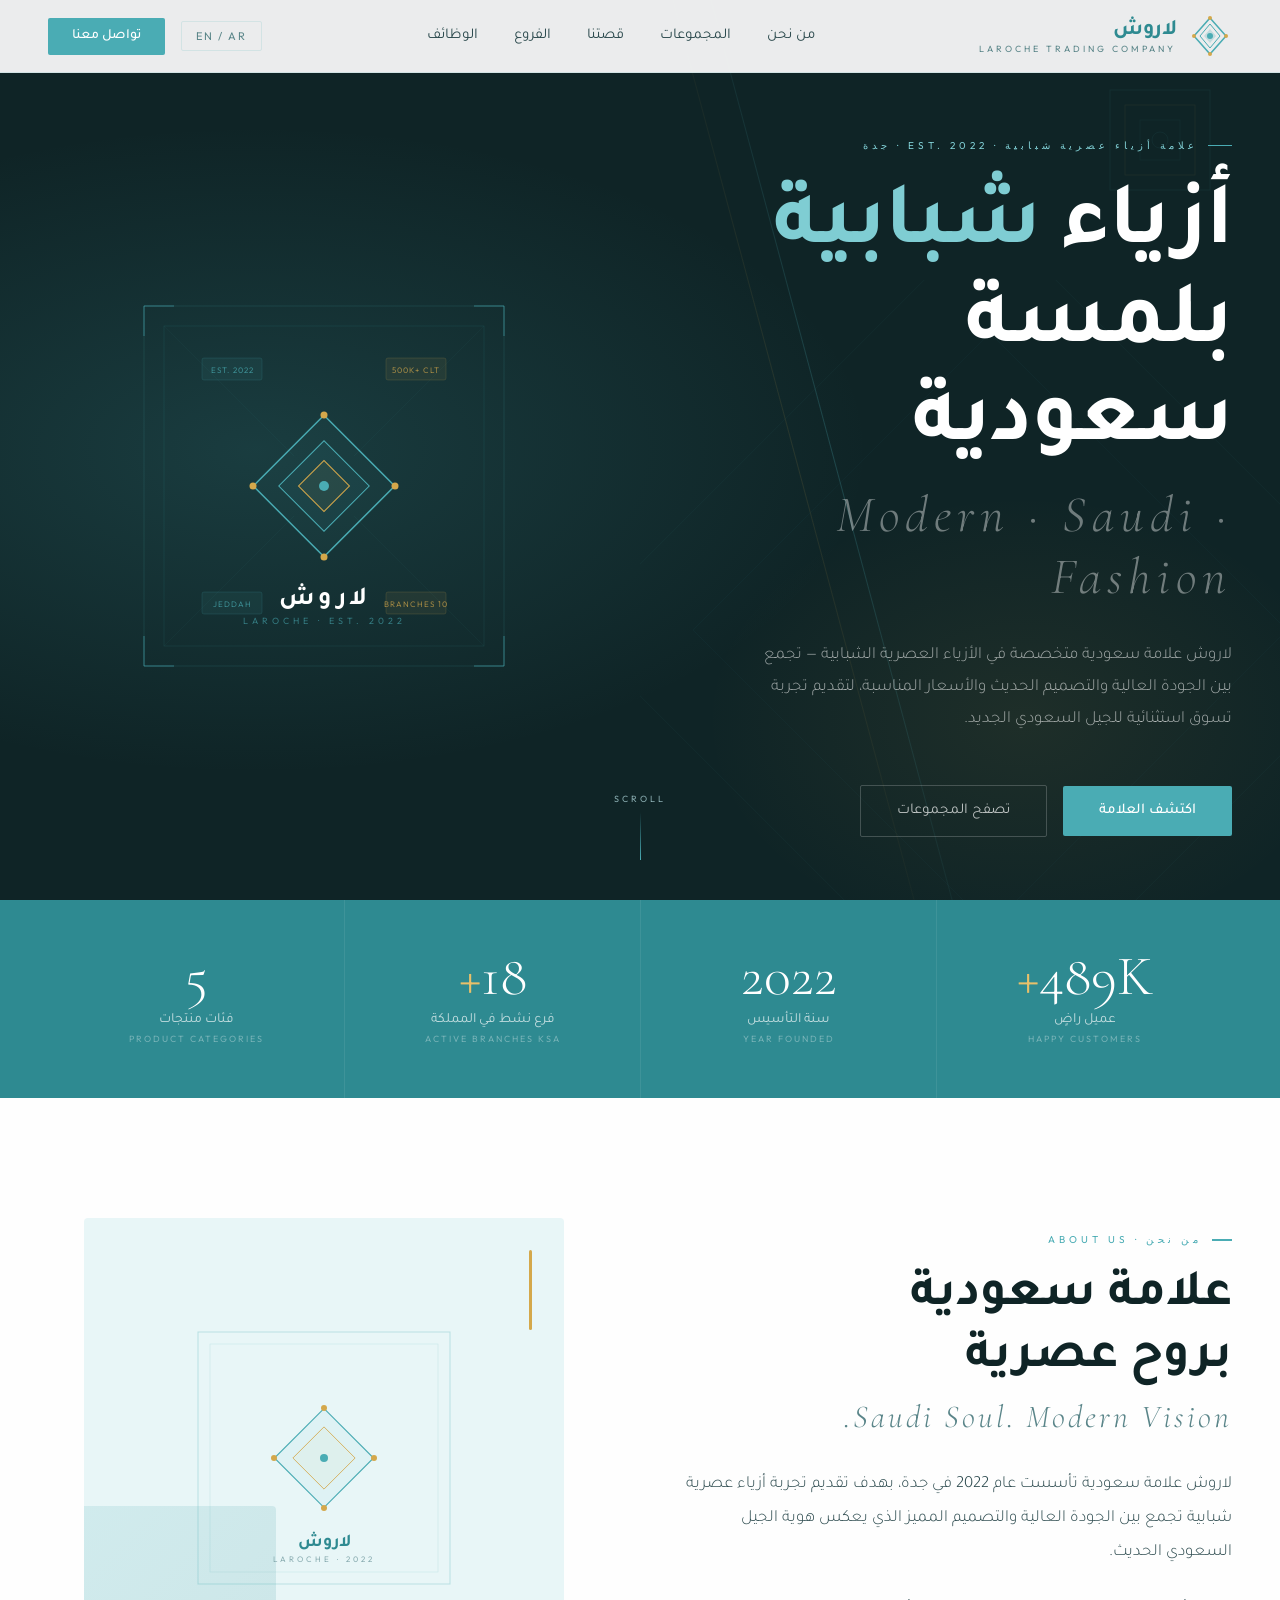
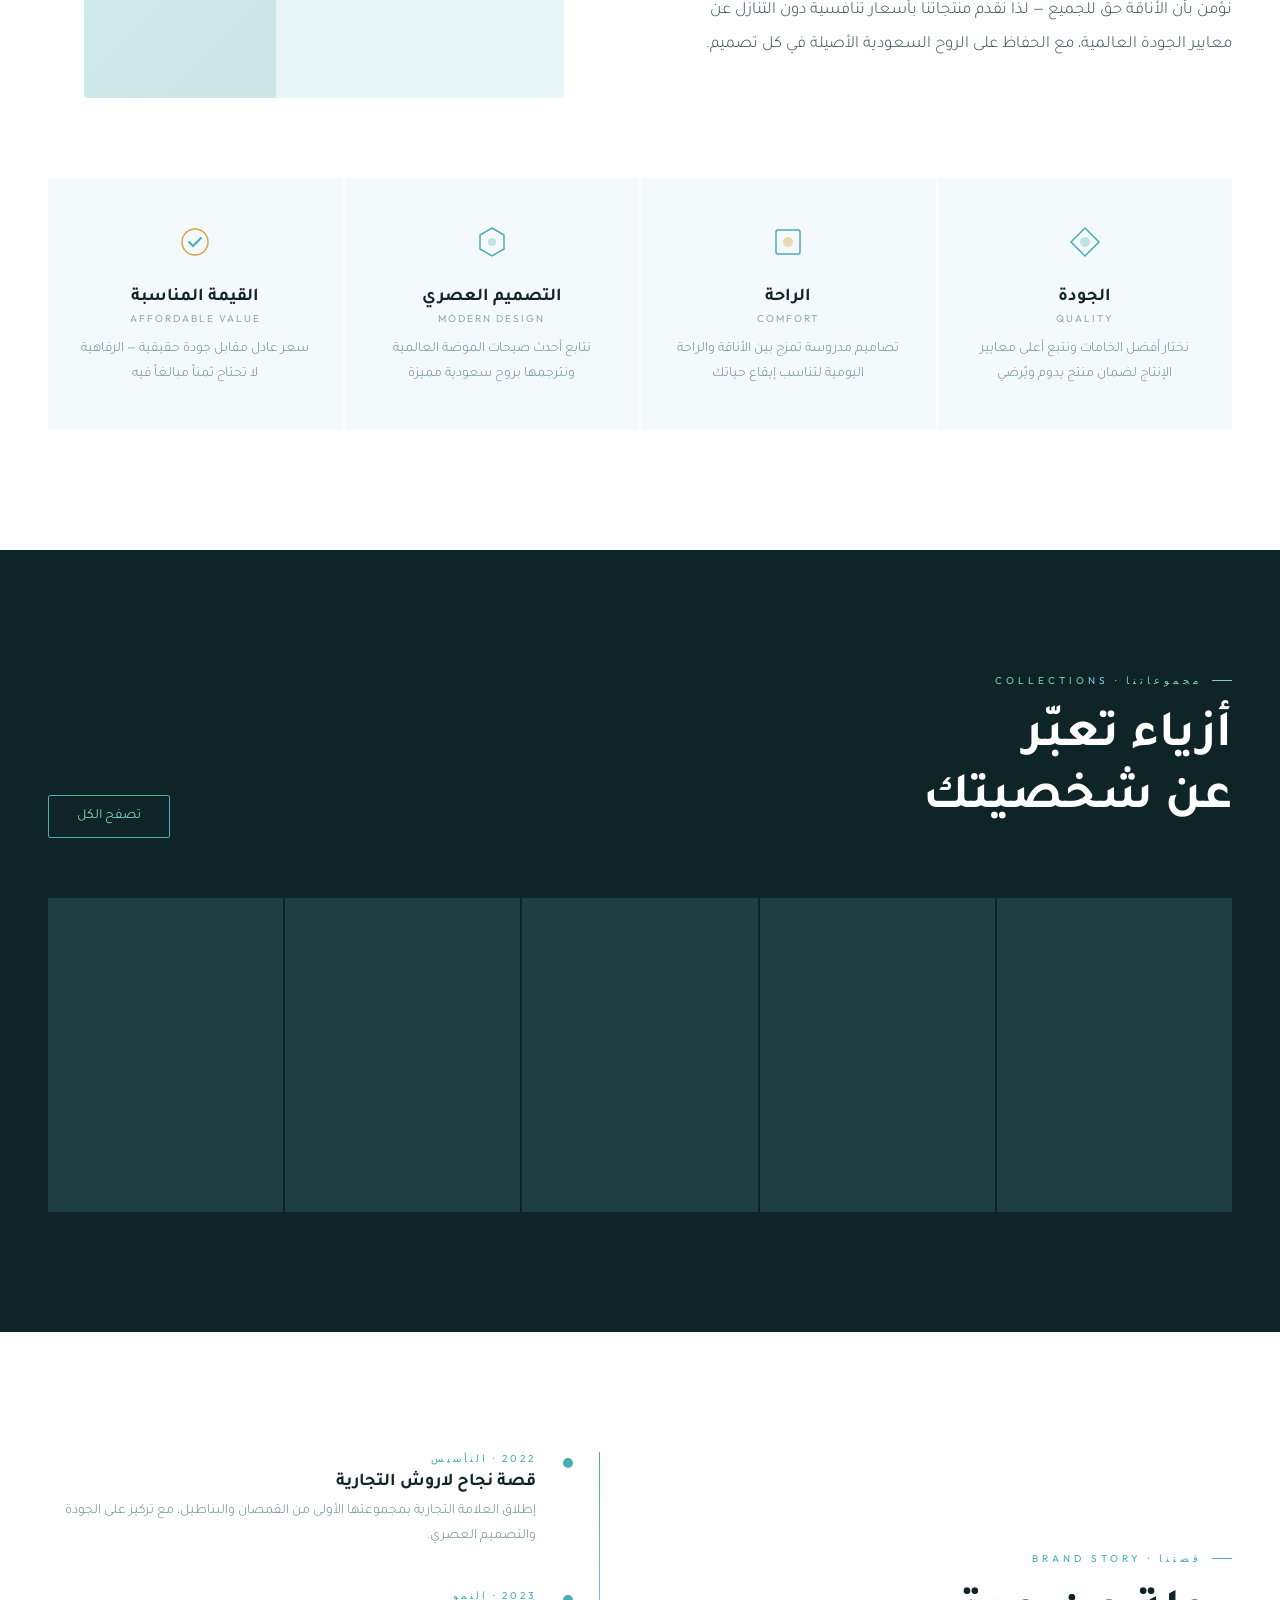
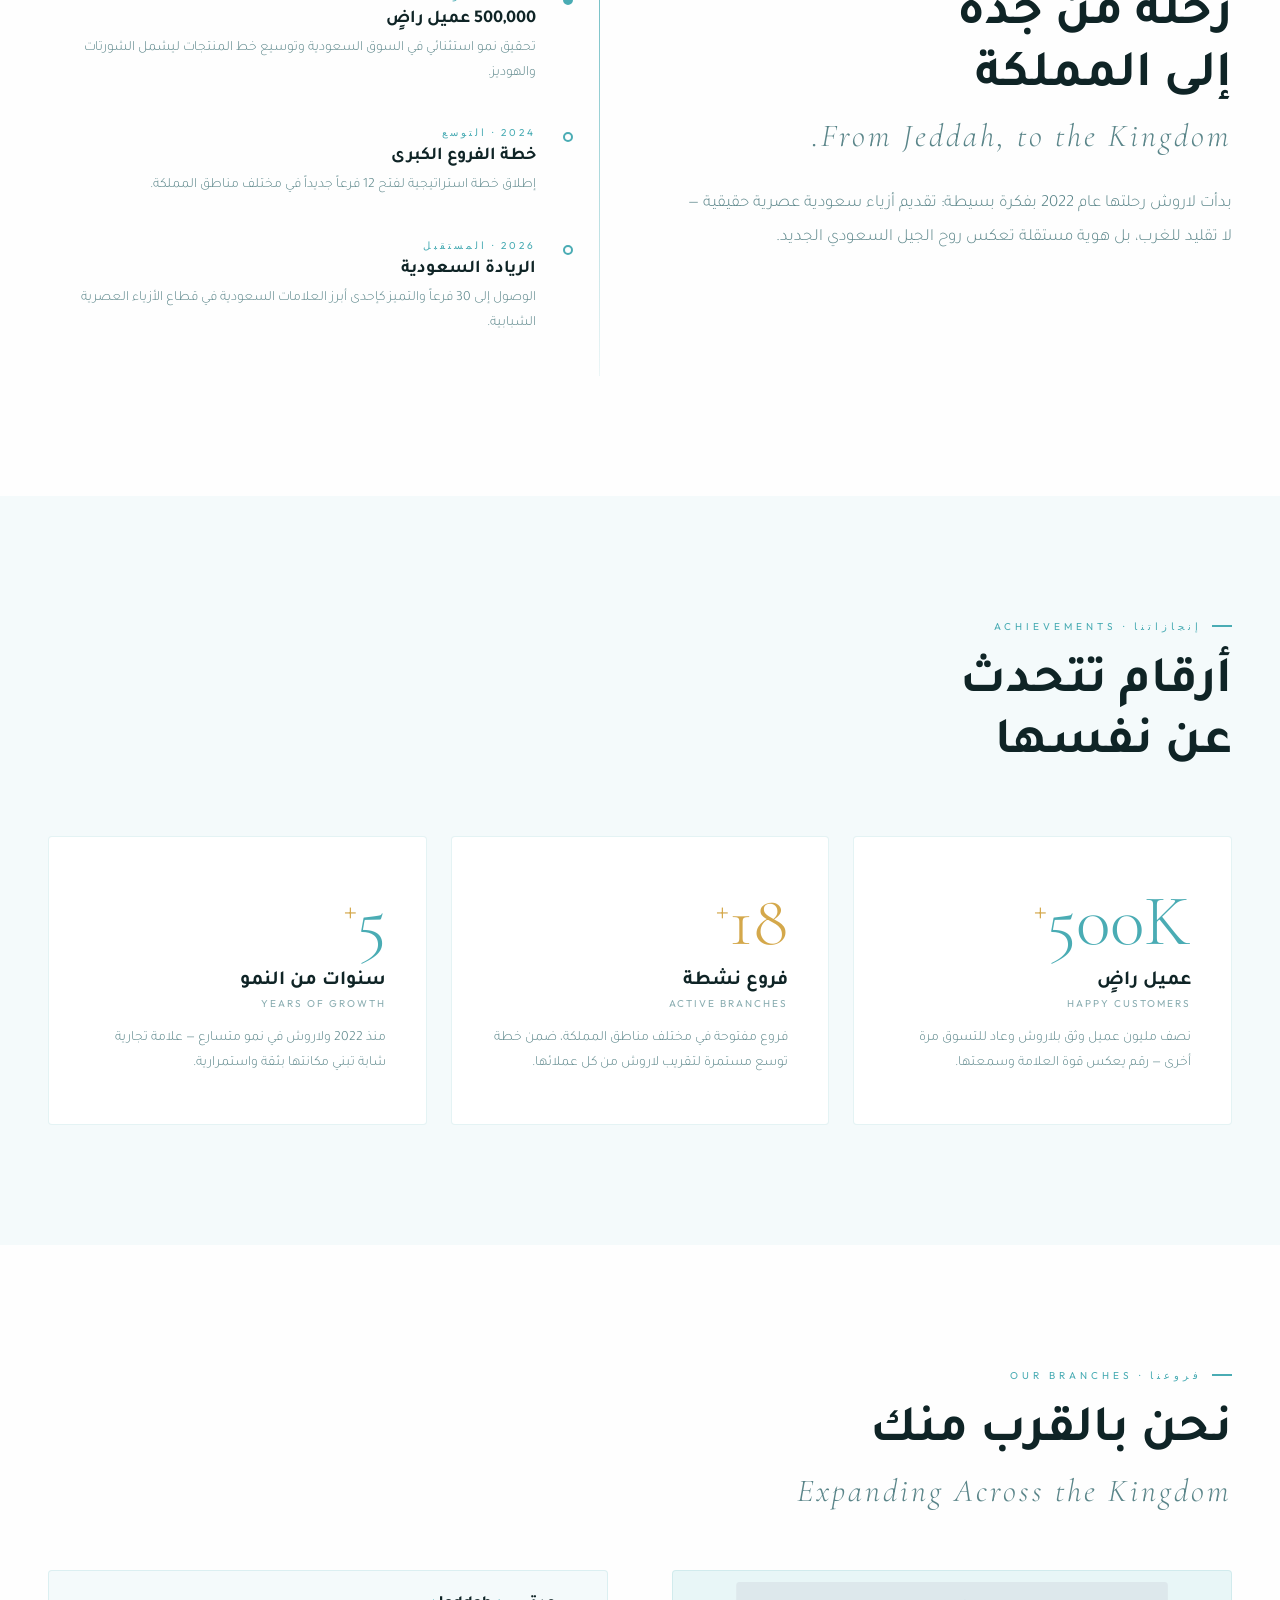
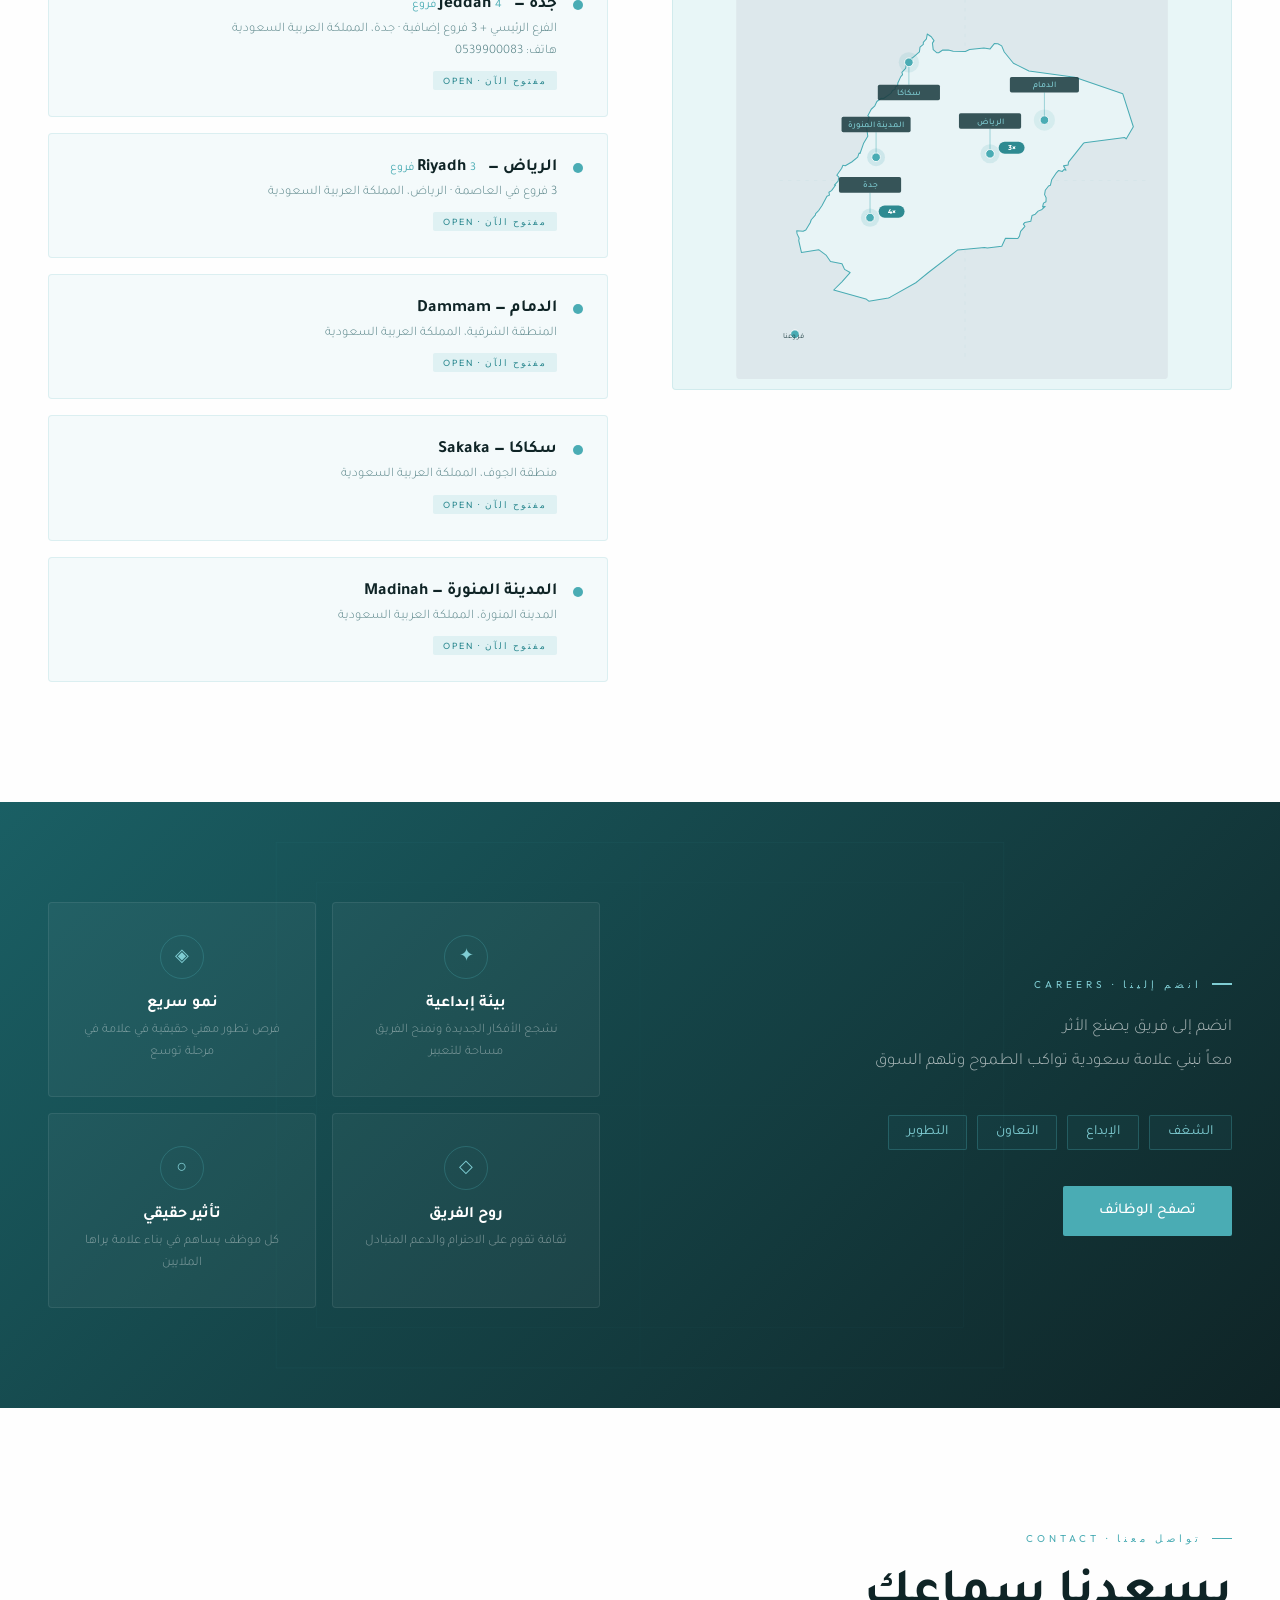
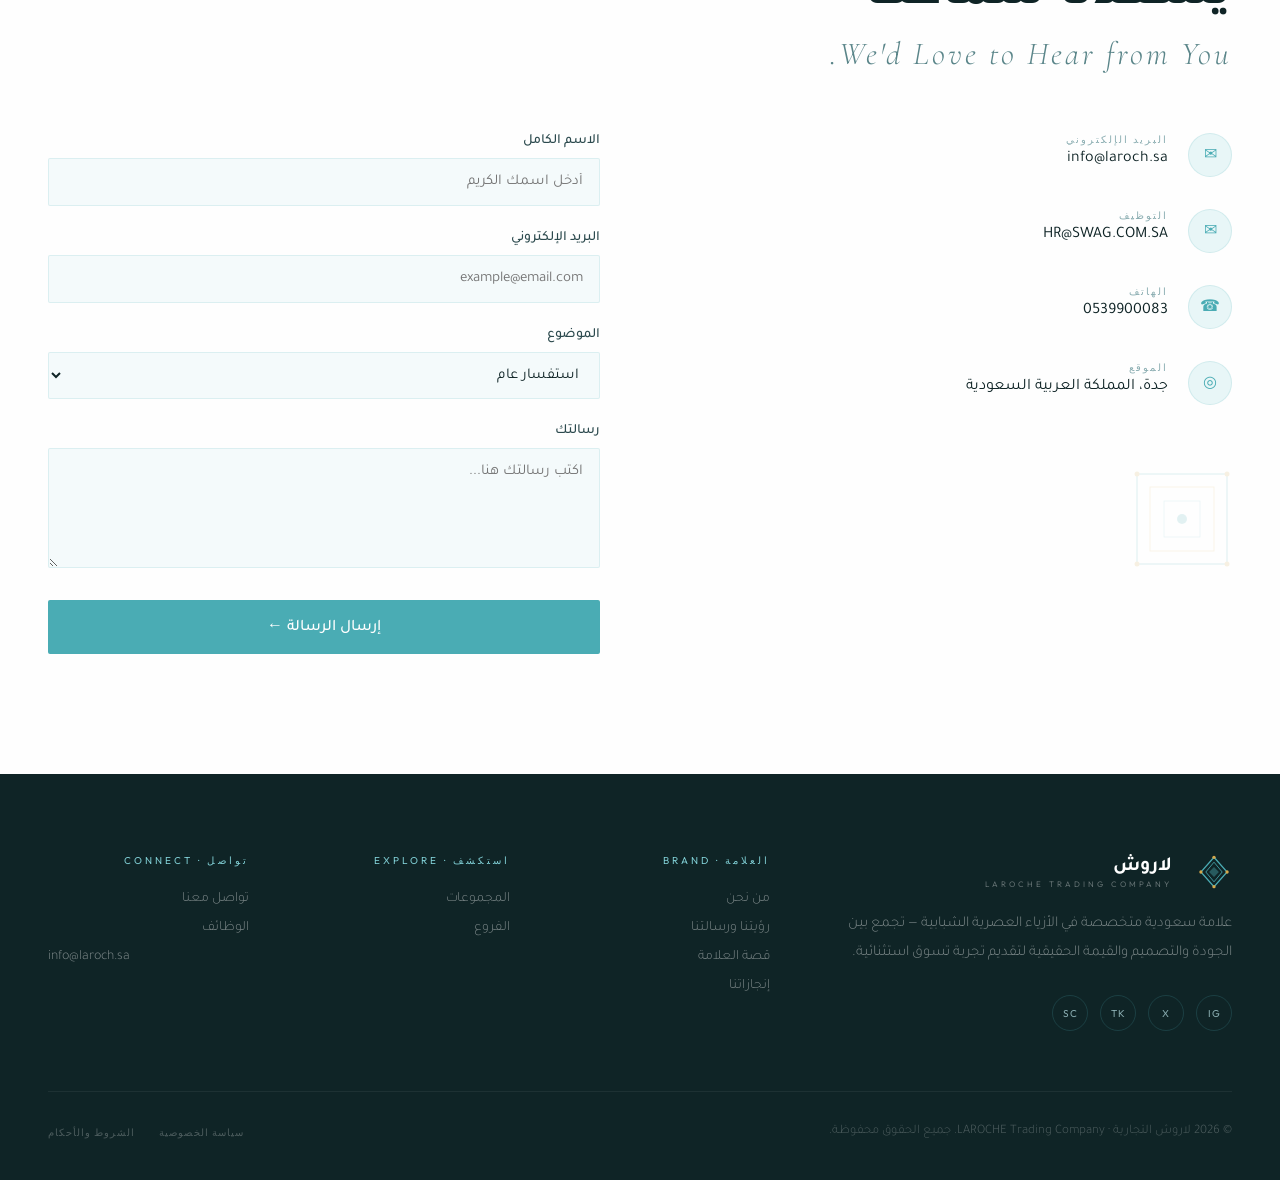
==== commit 554600a0: "Update index.html" ====
--- a/index.html
+++ b/index.html
@@ -1618,6 +1618,7 @@
     <li><a href="#careers" data-en="Careers">الوظائف</a></li>
     <li><a href="#contact" data-en="Contact Us">تواصل معنا</a></li>
   </ul>
+  <button class="lang-toggle" style="margin-top:24px;width:100%;text-align:center;padding:14px;">EN / AR</button>
 </div>
 
 <!-- ═══════════ HERO ═══════════ -->
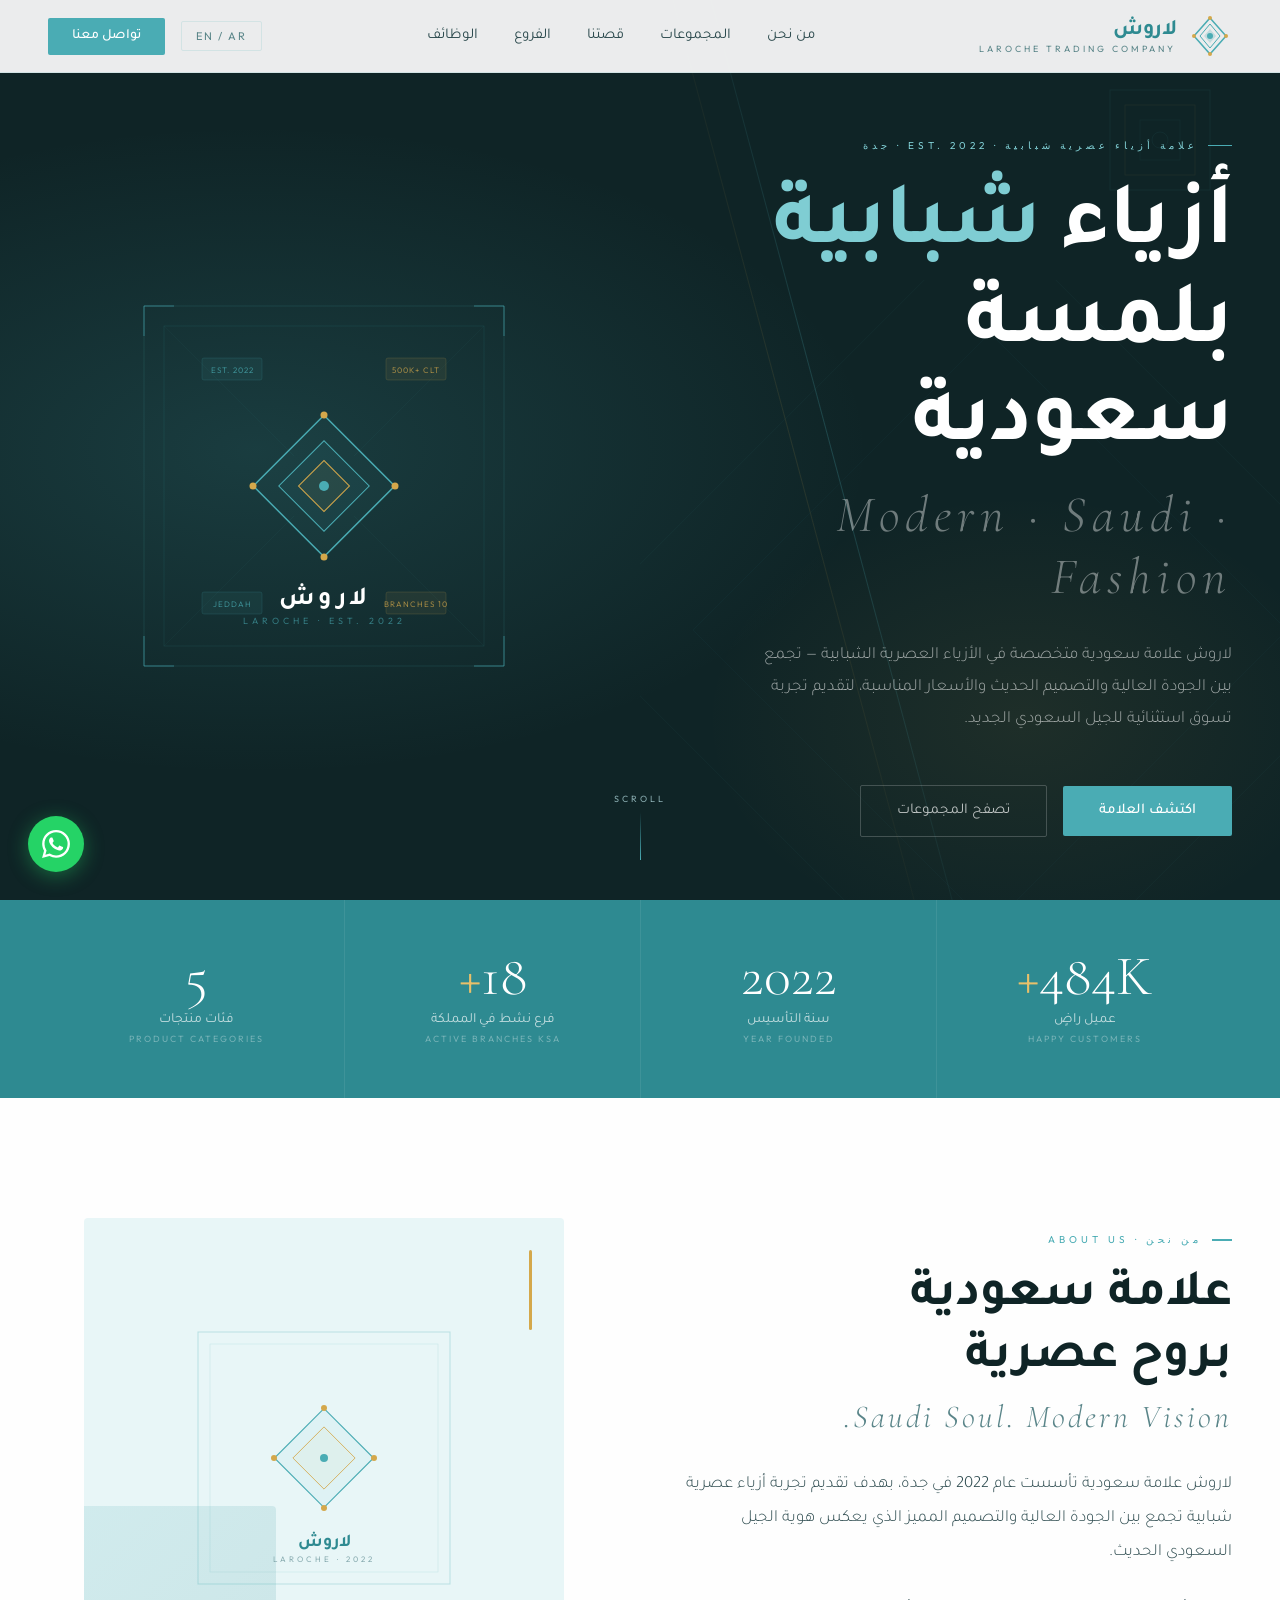
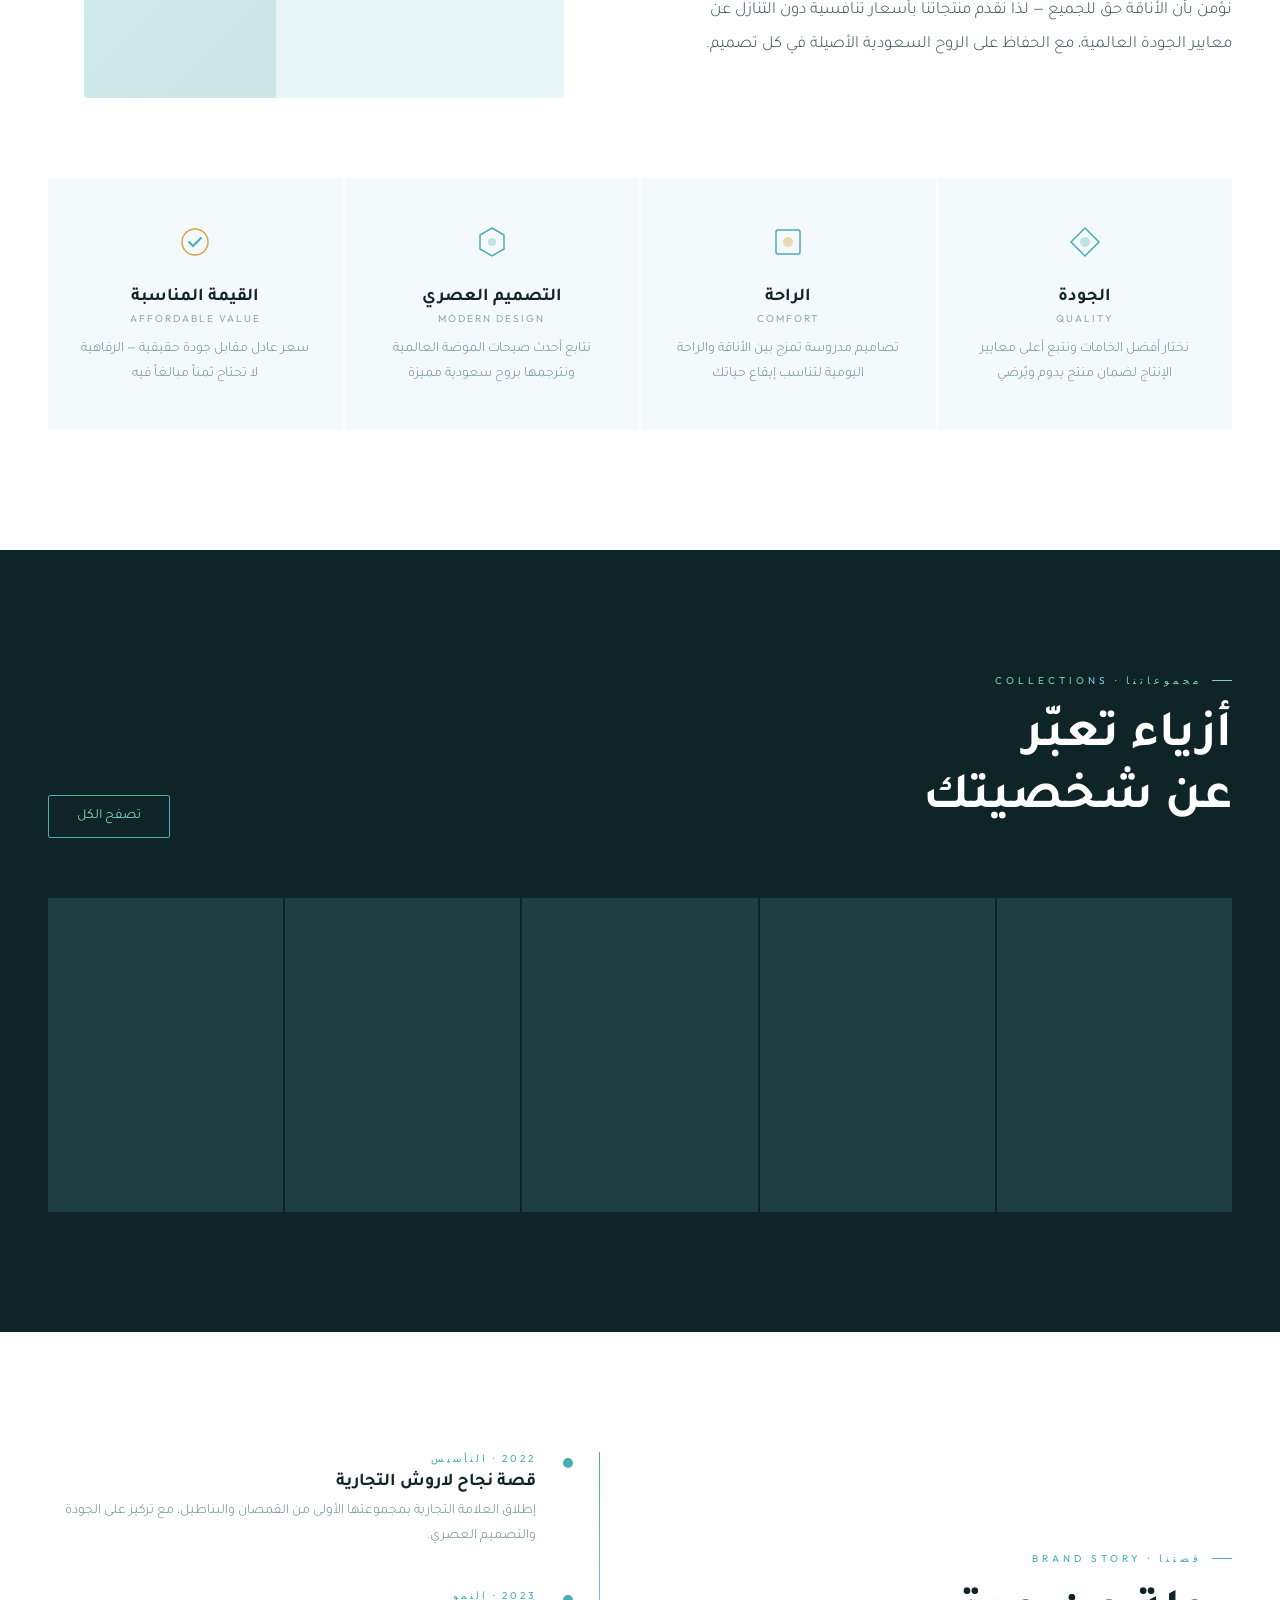
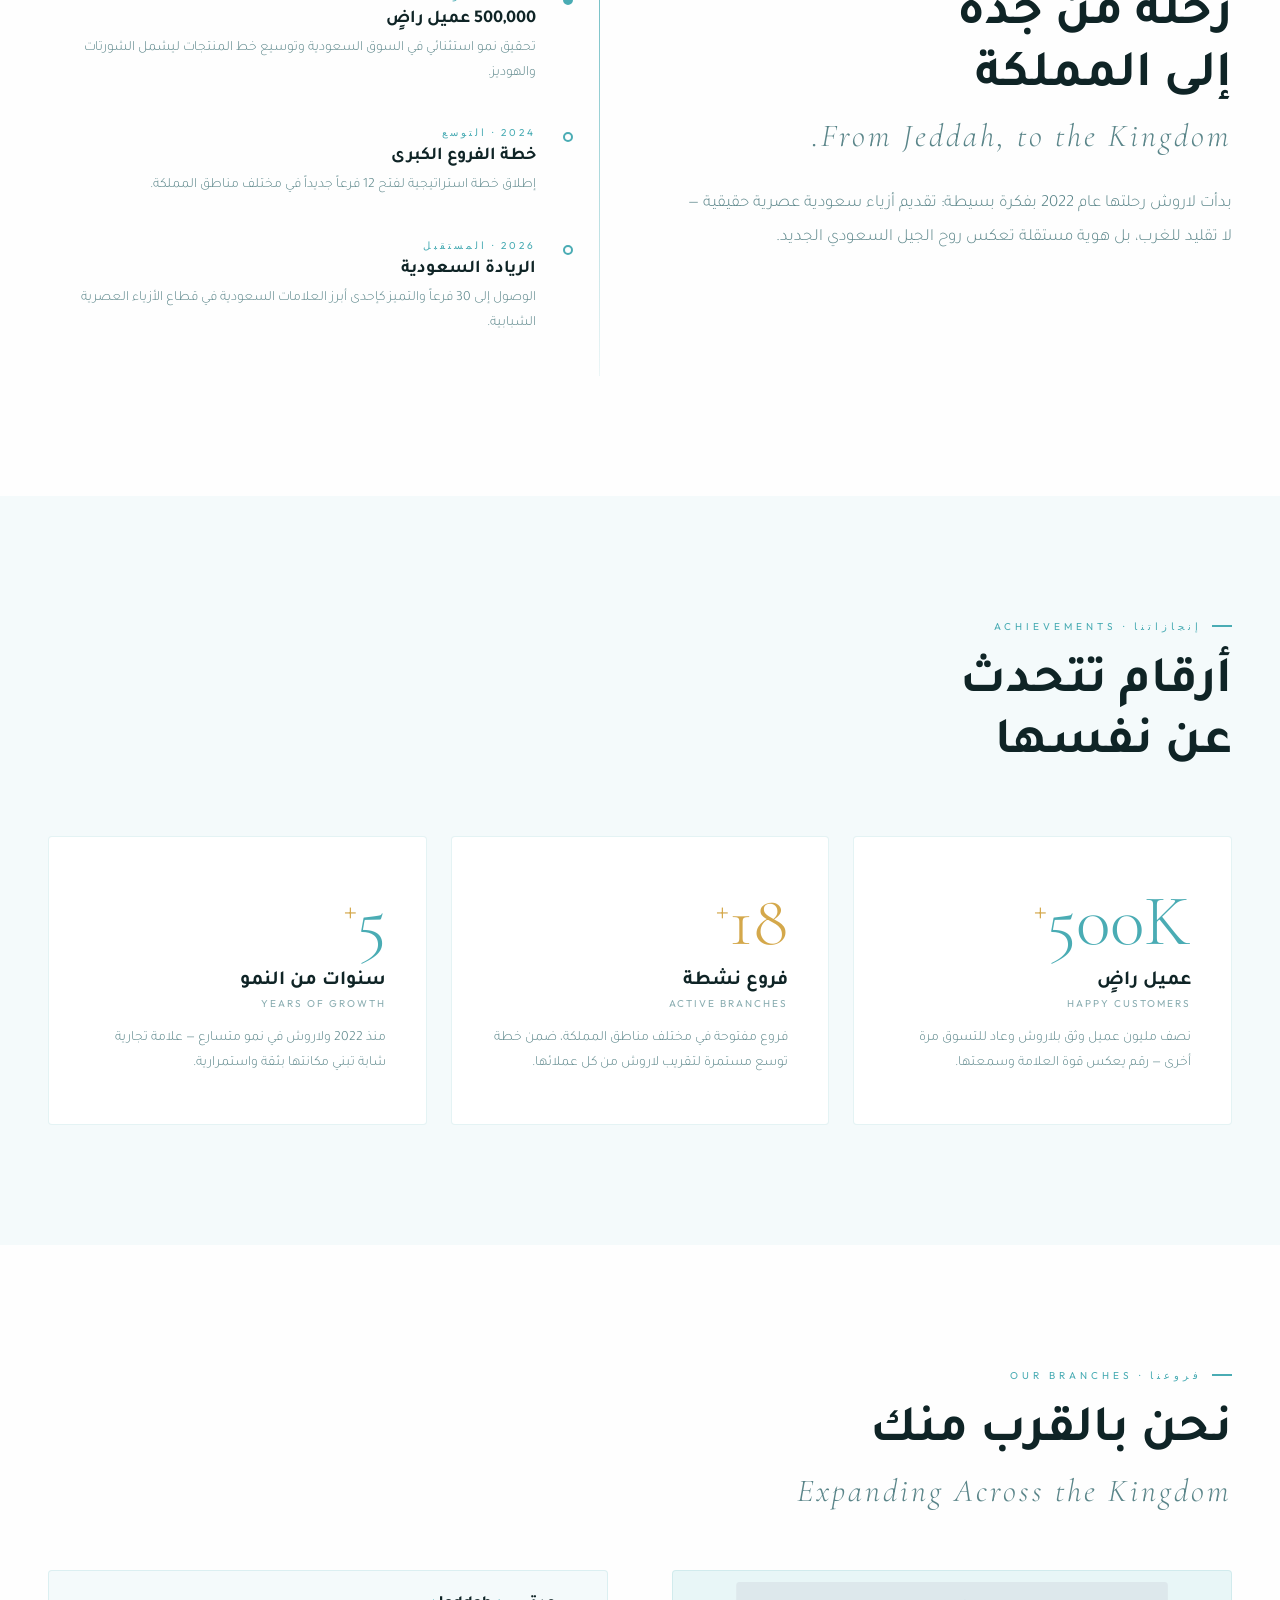
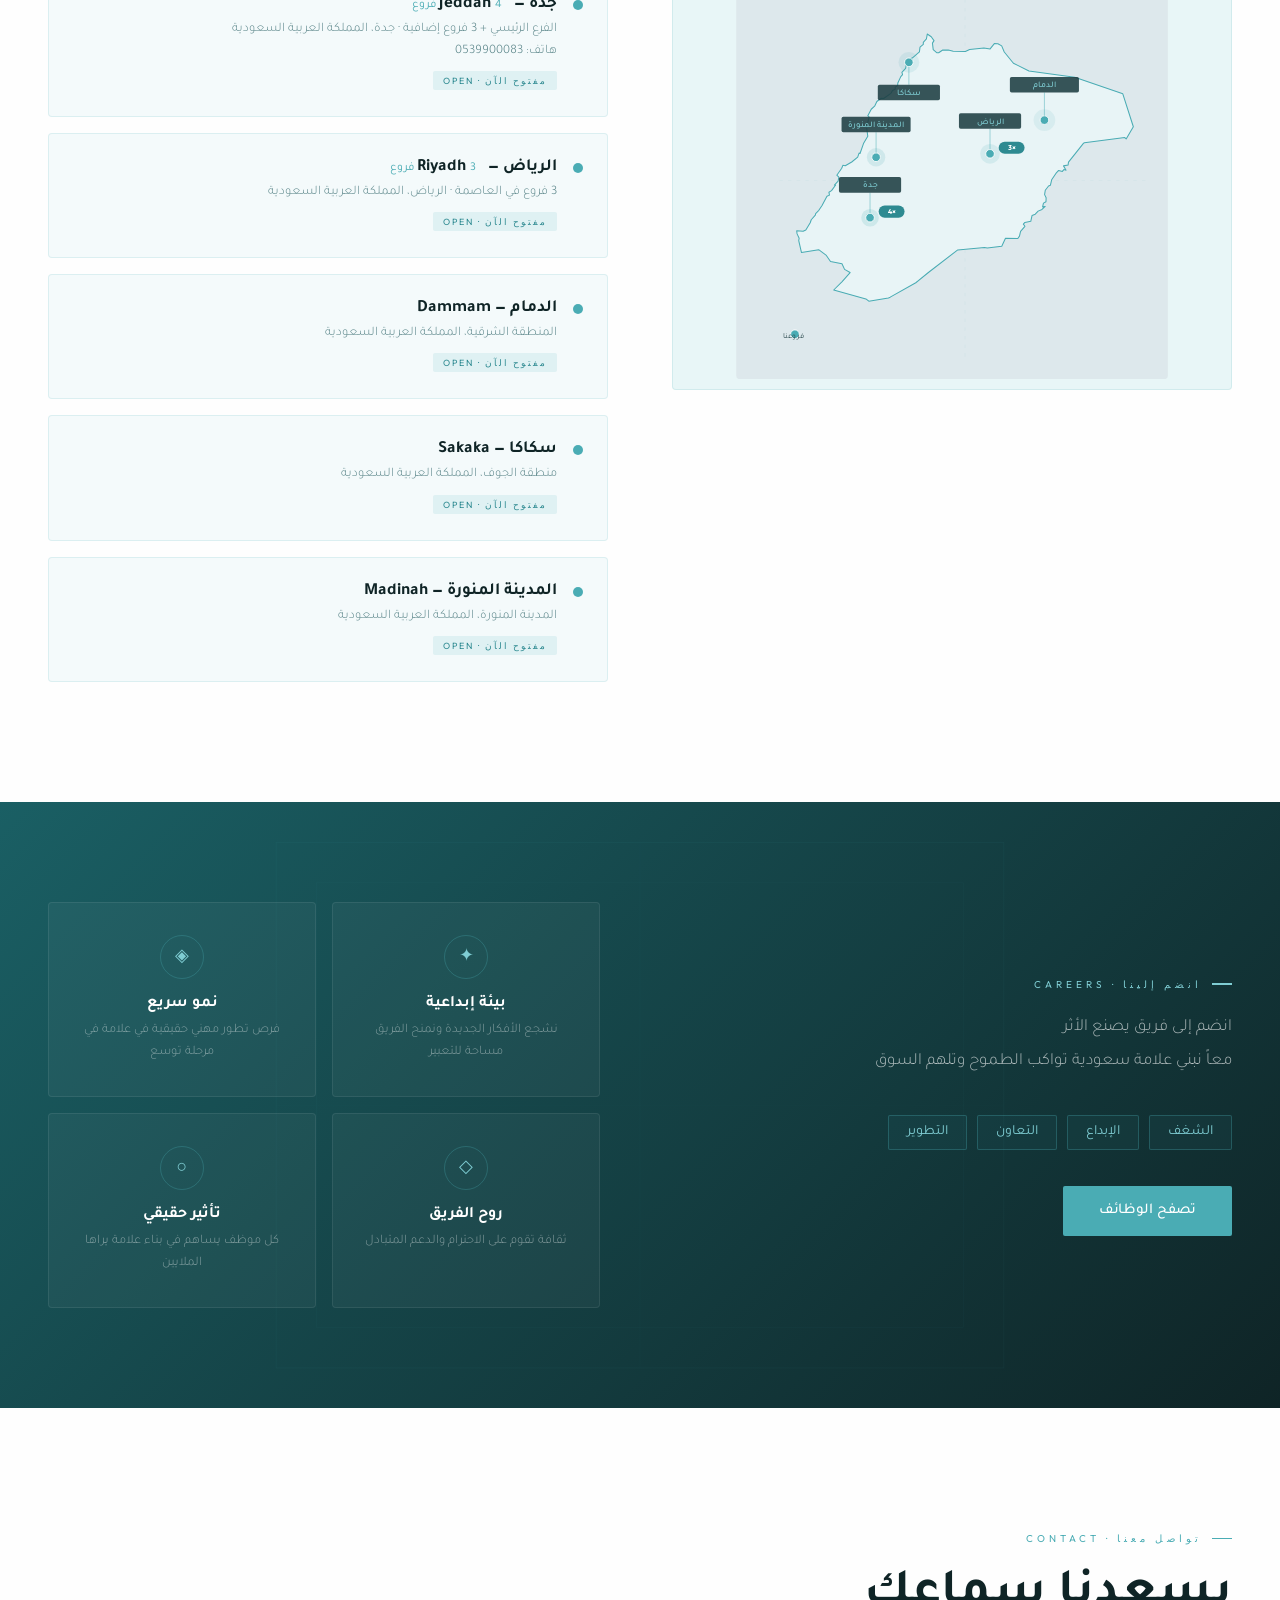
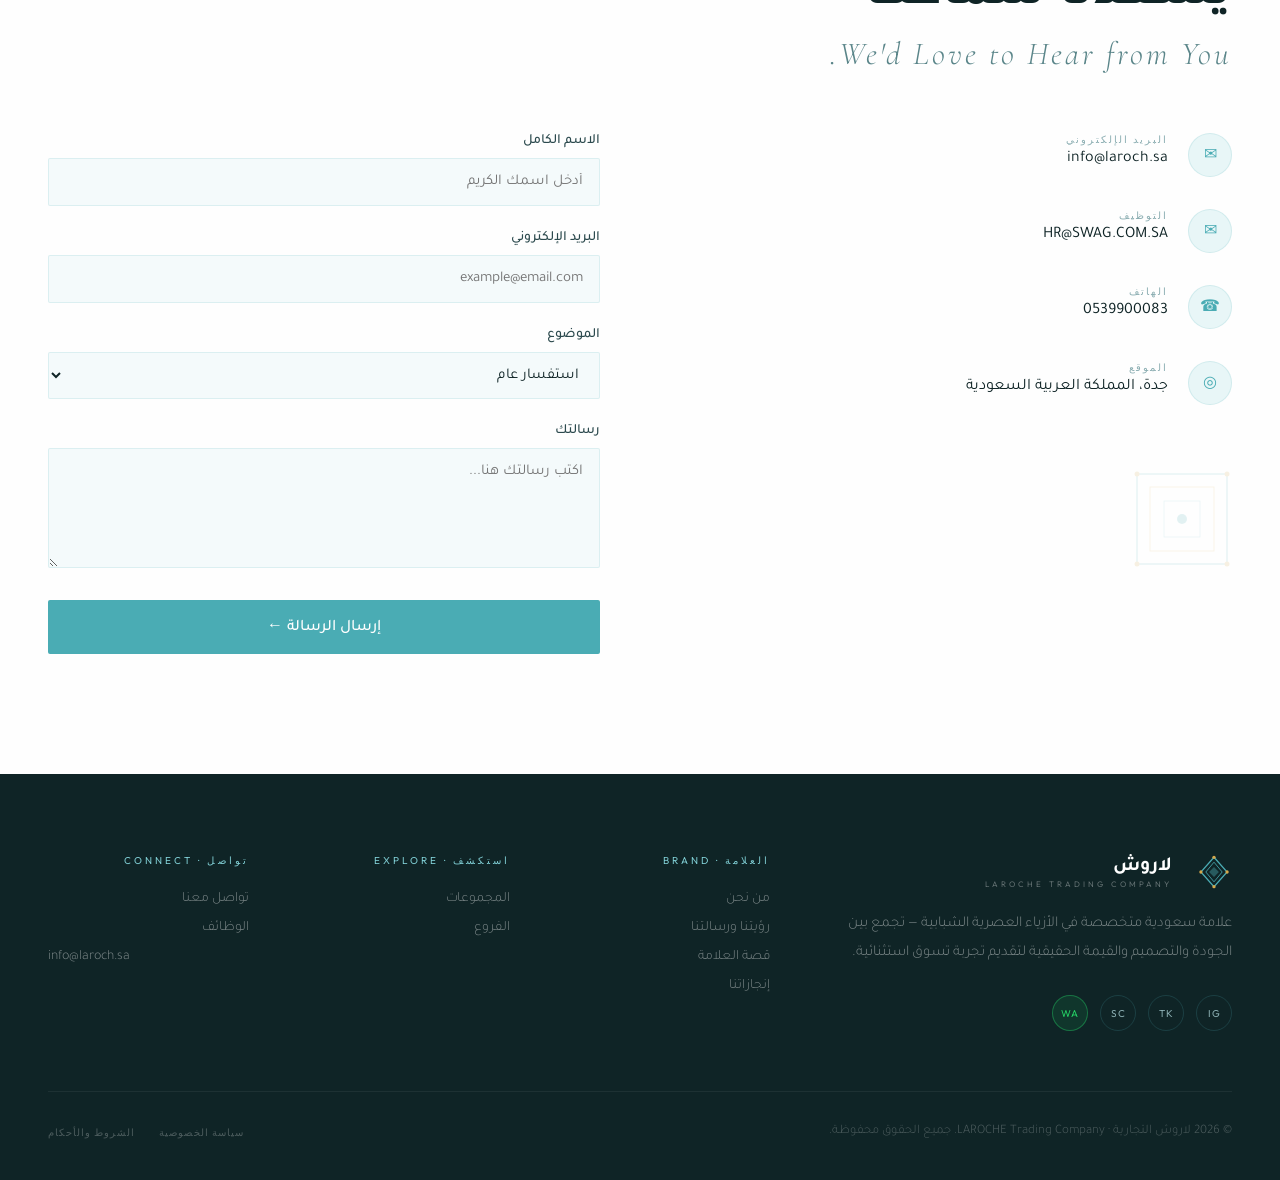
==== commit 004a7447: "Update index.html" ====
--- a/index.html
+++ b/index.html
@@ -2193,10 +2193,10 @@
         </a>
         <p class="footer-brand-desc" data-en="A Saudi brand specialized in modern youth fashion — combining quality, design, and real value to deliver an exceptional shopping experience.">علامة سعودية متخصصة في الأزياء العصرية الشبابية — تجمع بين الجودة والتصميم والقيمة الحقيقية لتقديم تجربة تسوق استثنائية.</p>
         <div class="footer-social">
-          <a href="#" class="social-btn">IG</a>
-          <a href="#" class="social-btn">X</a>
-          <a href="#" class="social-btn">TK</a>
-          <a href="#" class="social-btn">SC</a>
+          <a href="https://www.instagram.com/outfitsa.co" target="_blank" class="social-btn">IG</a>
+          <a href="https://www.tiktok.com/@outfitsa.co" target="_blank" class="social-btn">TK</a>
+          <a href="https://www.snapchat.com/t/g6zCsziF" target="_blank" class="social-btn">SC</a>
+          <a href="https://wa.me/966539900083" target="_blank" class="social-btn" style="background:rgba(37,211,102,0.1);border-color:rgba(37,211,102,0.4);color:#25D366;">WA</a>
         </div>
       </div>
       <div>
@@ -2356,3 +2356,12 @@
 </script>
 </body>
 </html>
+
+<!-- WhatsApp Float -->
+<a href="https://wa.me/966539900083" target="_blank" id="waBtn" aria-label="WhatsApp" style="position:fixed;bottom:28px;left:28px;width:56px;height:56px;background:#25D366;border-radius:50%;display:flex;align-items:center;justify-content:center;box-shadow:0 4px 20px rgba(37,211,102,0.4);z-index:9999;text-decoration:none;transition:transform 0.3s;">
+  <svg width="28" height="28" viewBox="0 0 24 24" fill="white"><path d="M17.472 14.382c-.297-.149-1.758-.867-2.03-.967-.273-.099-.471-.148-.67.15-.197.297-.767.966-.94 1.164-.173.199-.347.223-.644.075-.297-.15-1.255-.463-2.39-1.475-.883-.788-1.48-1.761-1.653-2.059-.173-.297-.018-.458.13-.606.134-.133.298-.347.446-.52.149-.174.198-.298.298-.497.099-.198.05-.371-.025-.52-.075-.149-.669-1.612-.916-2.207-.242-.579-.487-.5-.669-.51-.173-.008-.371-.01-.57-.01-.198 0-.52.074-.792.372-.272.297-1.04 1.016-1.04 2.479 0 1.462 1.065 2.875 1.213 3.074.149.198 2.096 3.2 5.077 4.487.709.306 1.262.489 1.694.625.712.227 1.36.195 1.871.118.571-.085 1.758-.719 2.006-1.413.248-.694.248-1.289.173-1.413-.074-.124-.272-.198-.57-.347m-5.421 7.403h-.004a9.87 9.87 0 01-5.031-1.378l-.361-.214-3.741.982.998-3.648-.235-.374a9.86 9.86 0 01-1.51-5.26c.001-5.45 4.436-9.884 9.888-9.884 2.64 0 5.122 1.03 6.988 2.898a9.825 9.825 0 012.893 6.994c-.003 5.45-4.437 9.884-9.885 9.884m8.413-18.297A11.815 11.815 0 0012.05 0C5.495 0 .16 5.335.157 11.892c0 2.096.547 4.142 1.588 5.945L.057 24l6.305-1.654a11.882 11.882 0 005.683 1.448h.005c6.554 0 11.89-5.335 11.893-11.893a11.821 11.821 0 00-3.48-8.413z"/></svg>
+</a>
+<script>
+var waBtn = document.getElementById('waBtn');
+if(waBtn){ waBtn.addEventListener('mouseover',function(){this.style.transform='scale(1.1)';}); waBtn.addEventListener('mouseout',function(){this.style.transform='scale(1)';}); }
+</script>
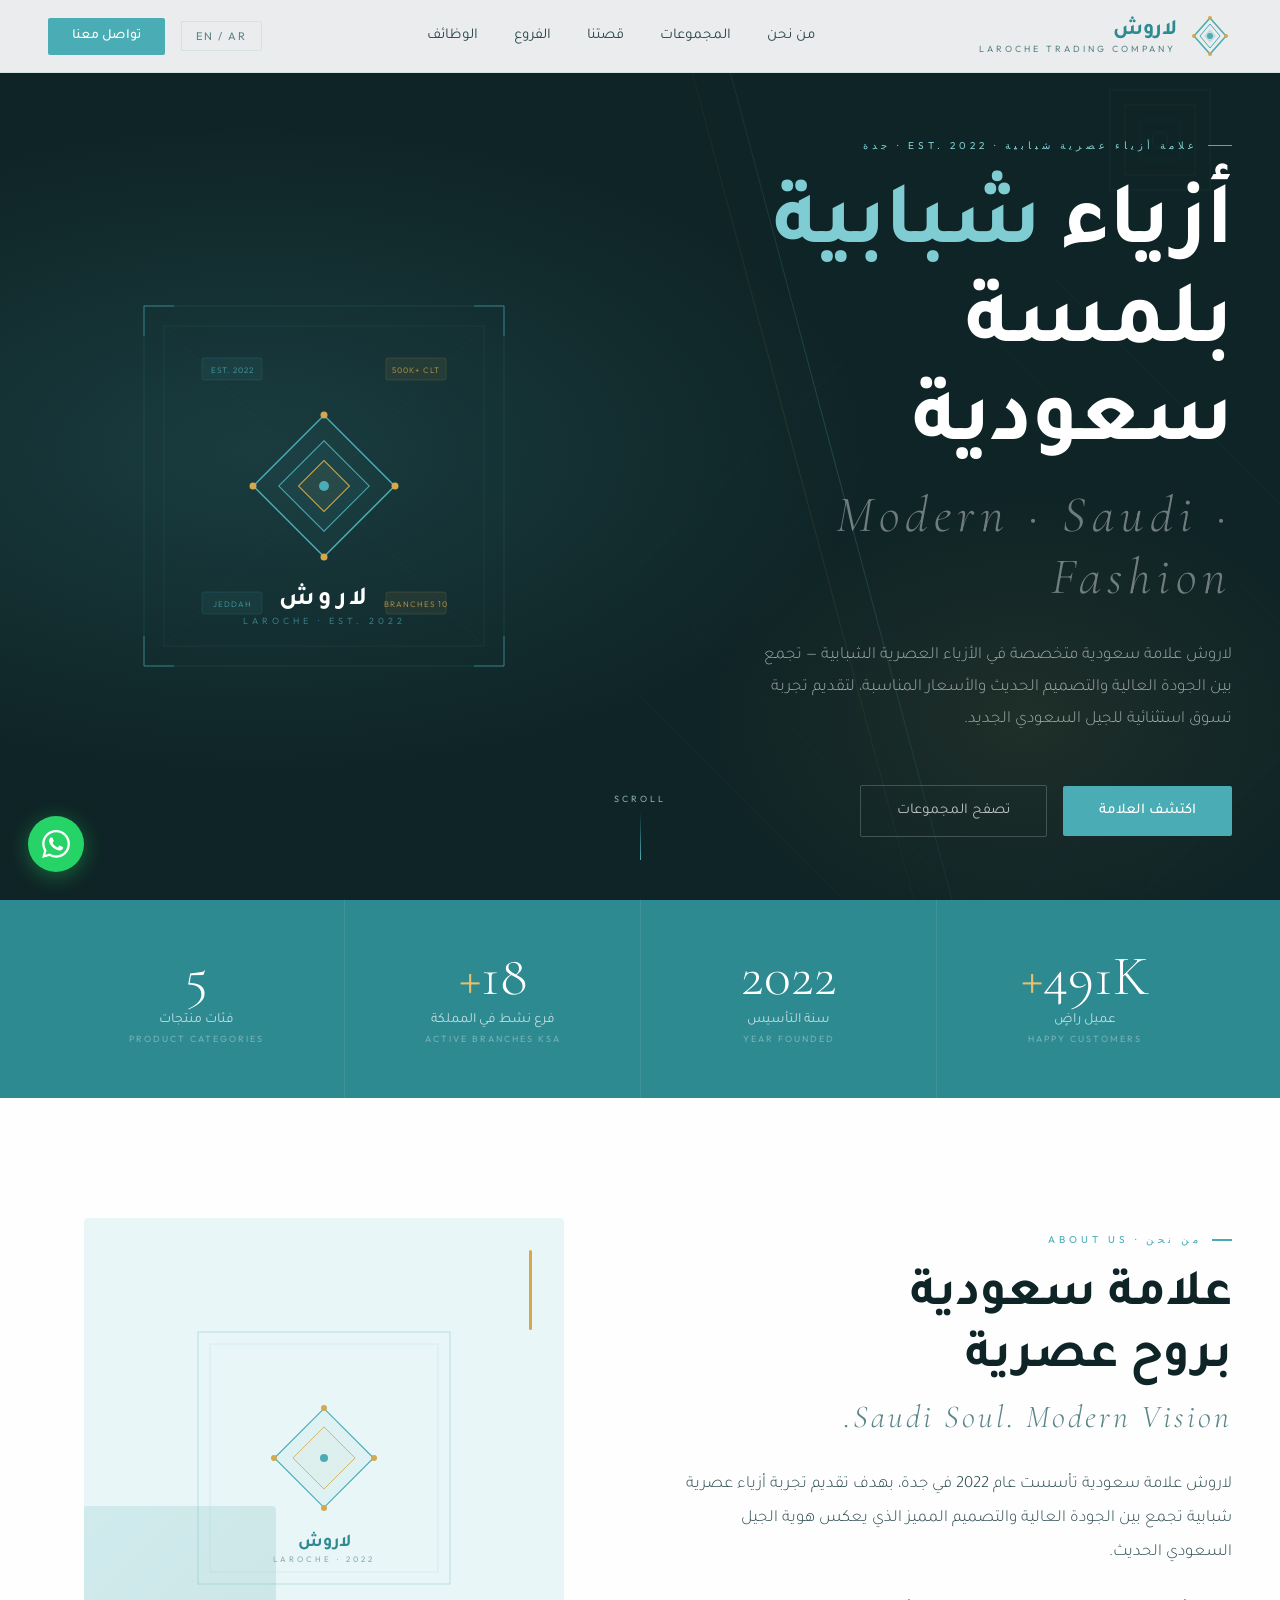
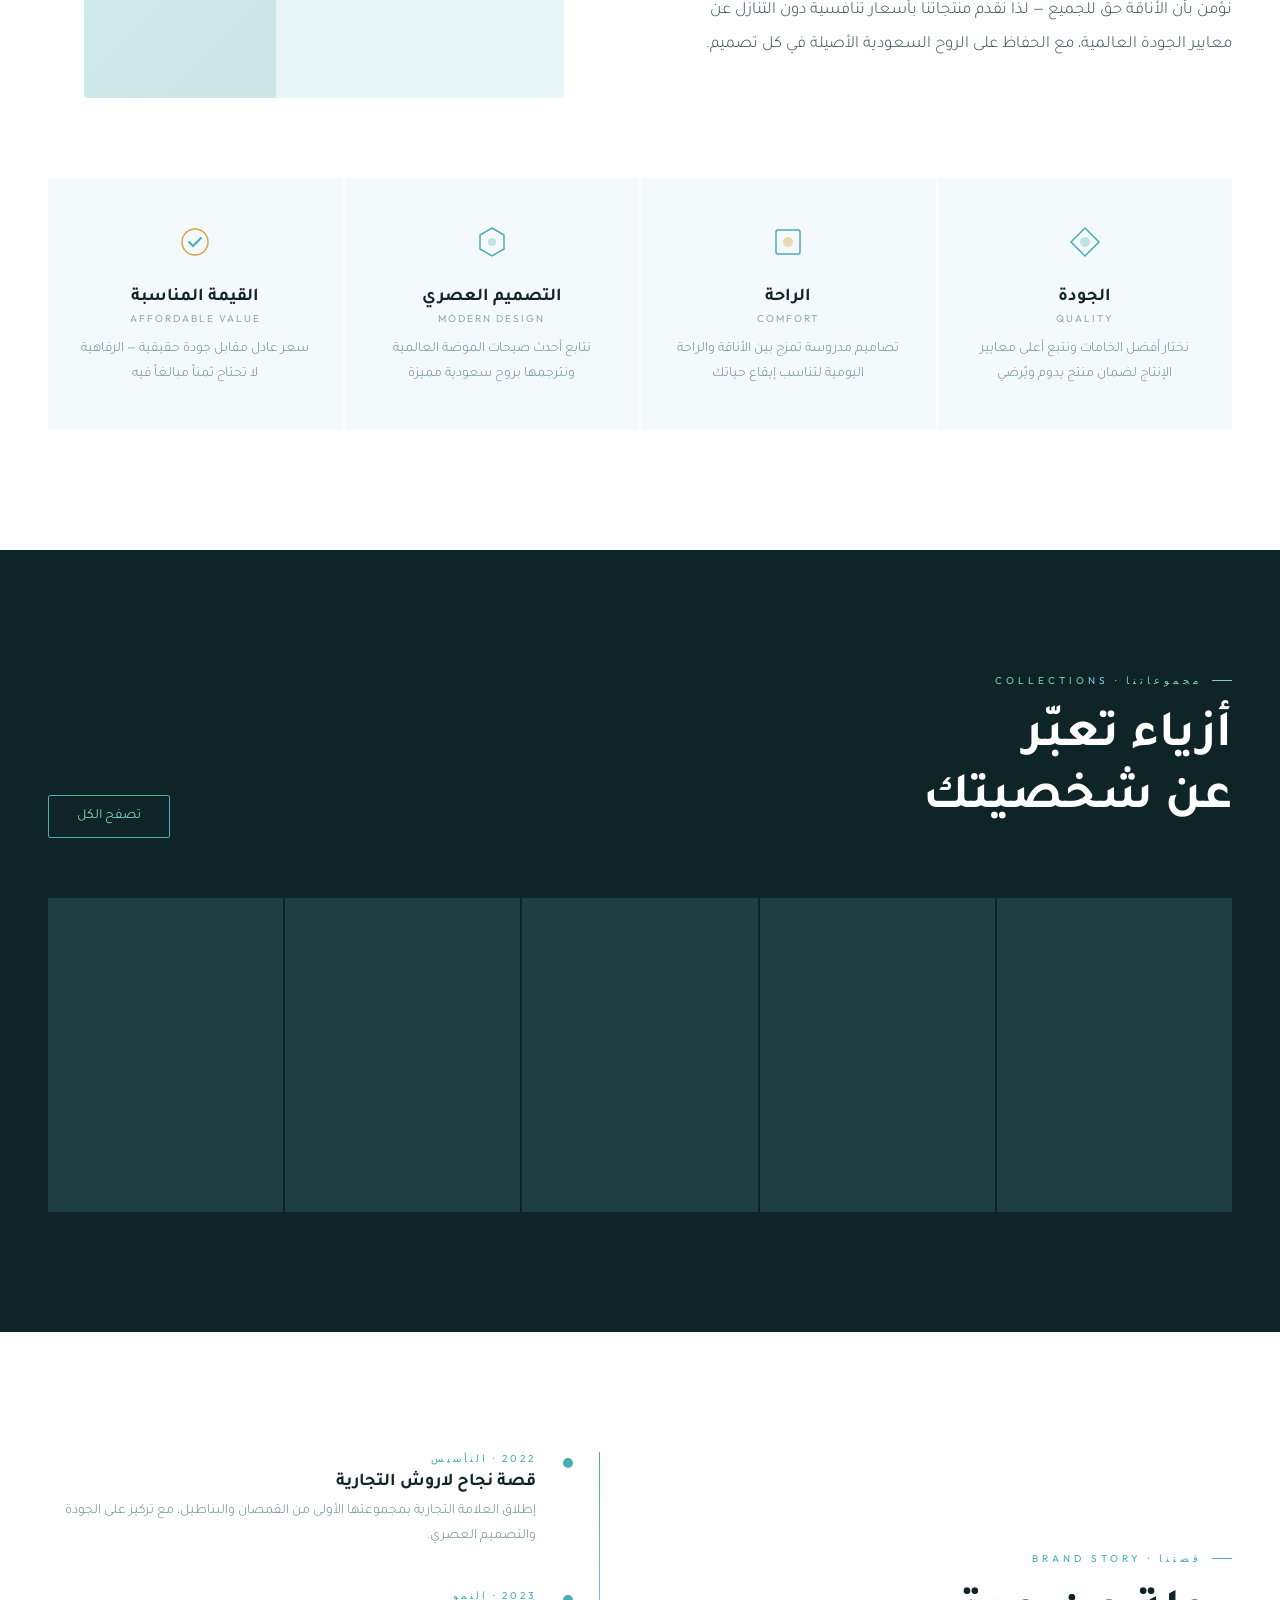
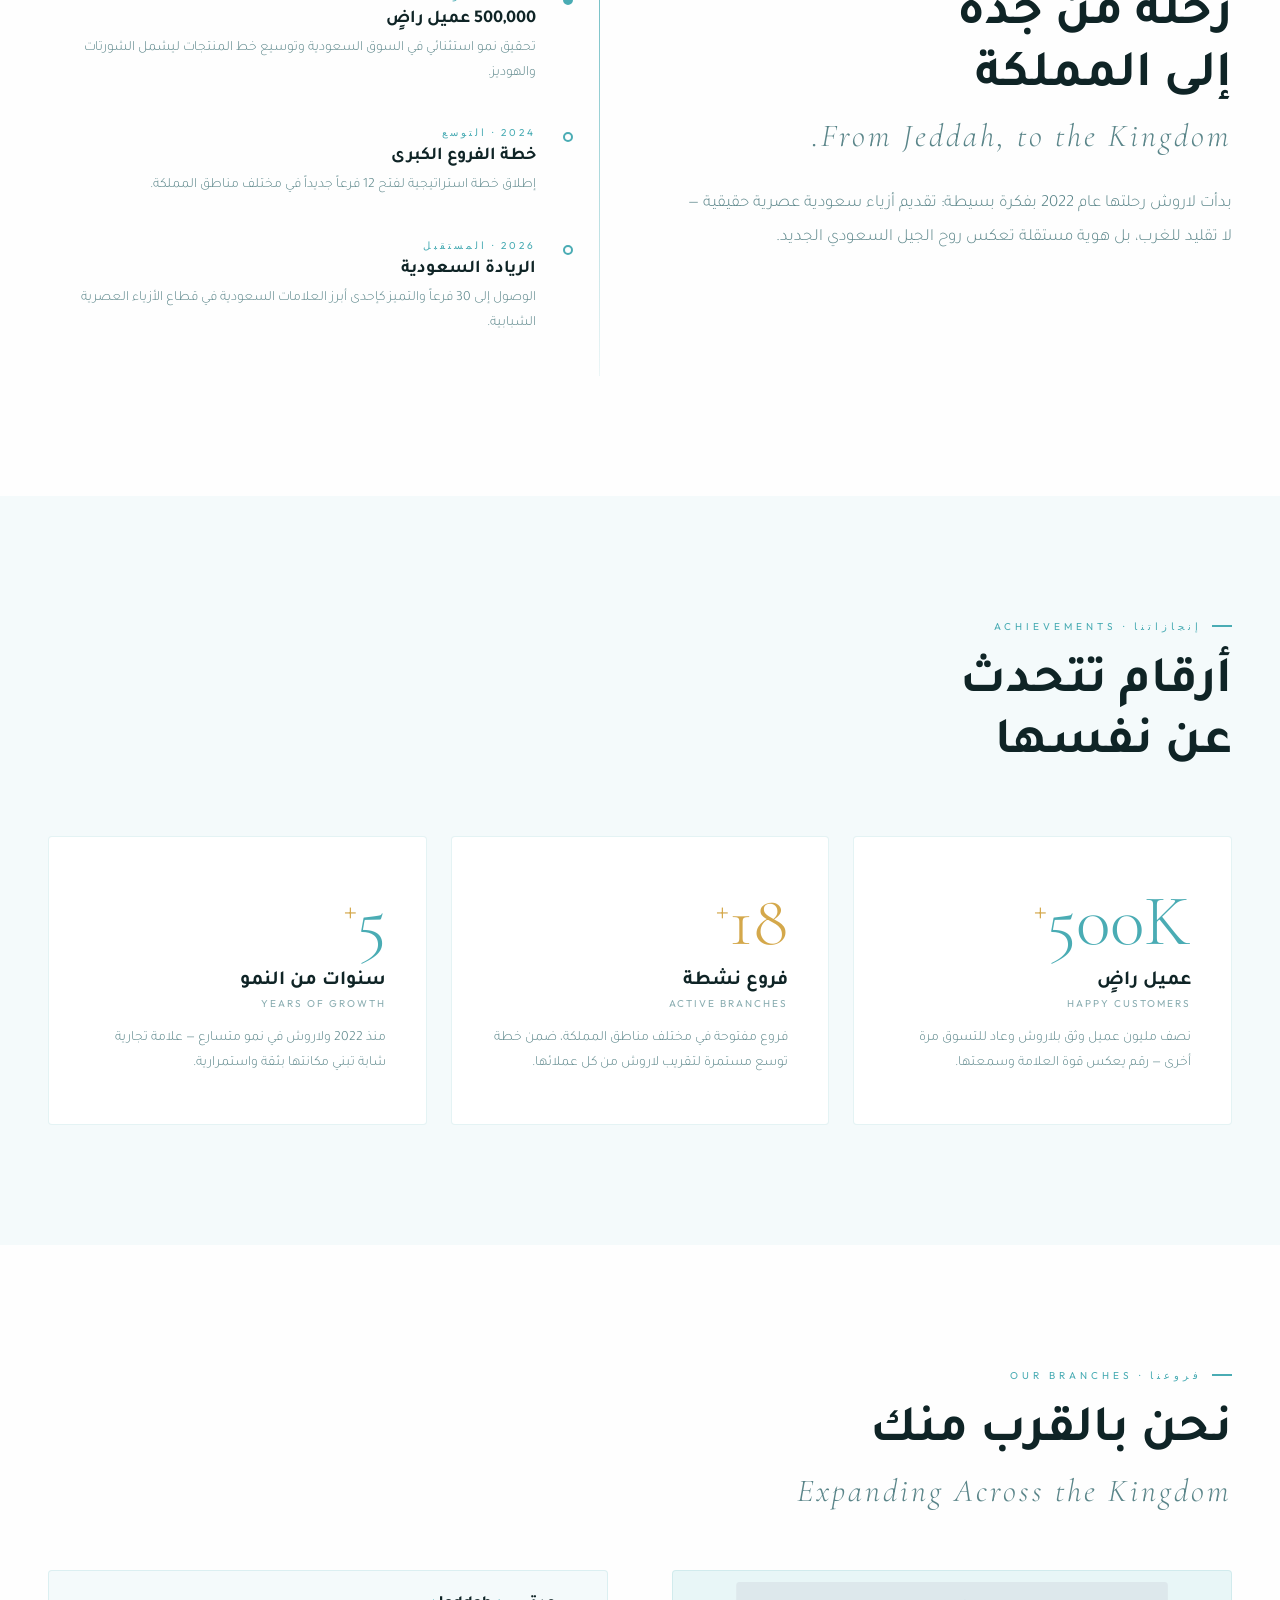
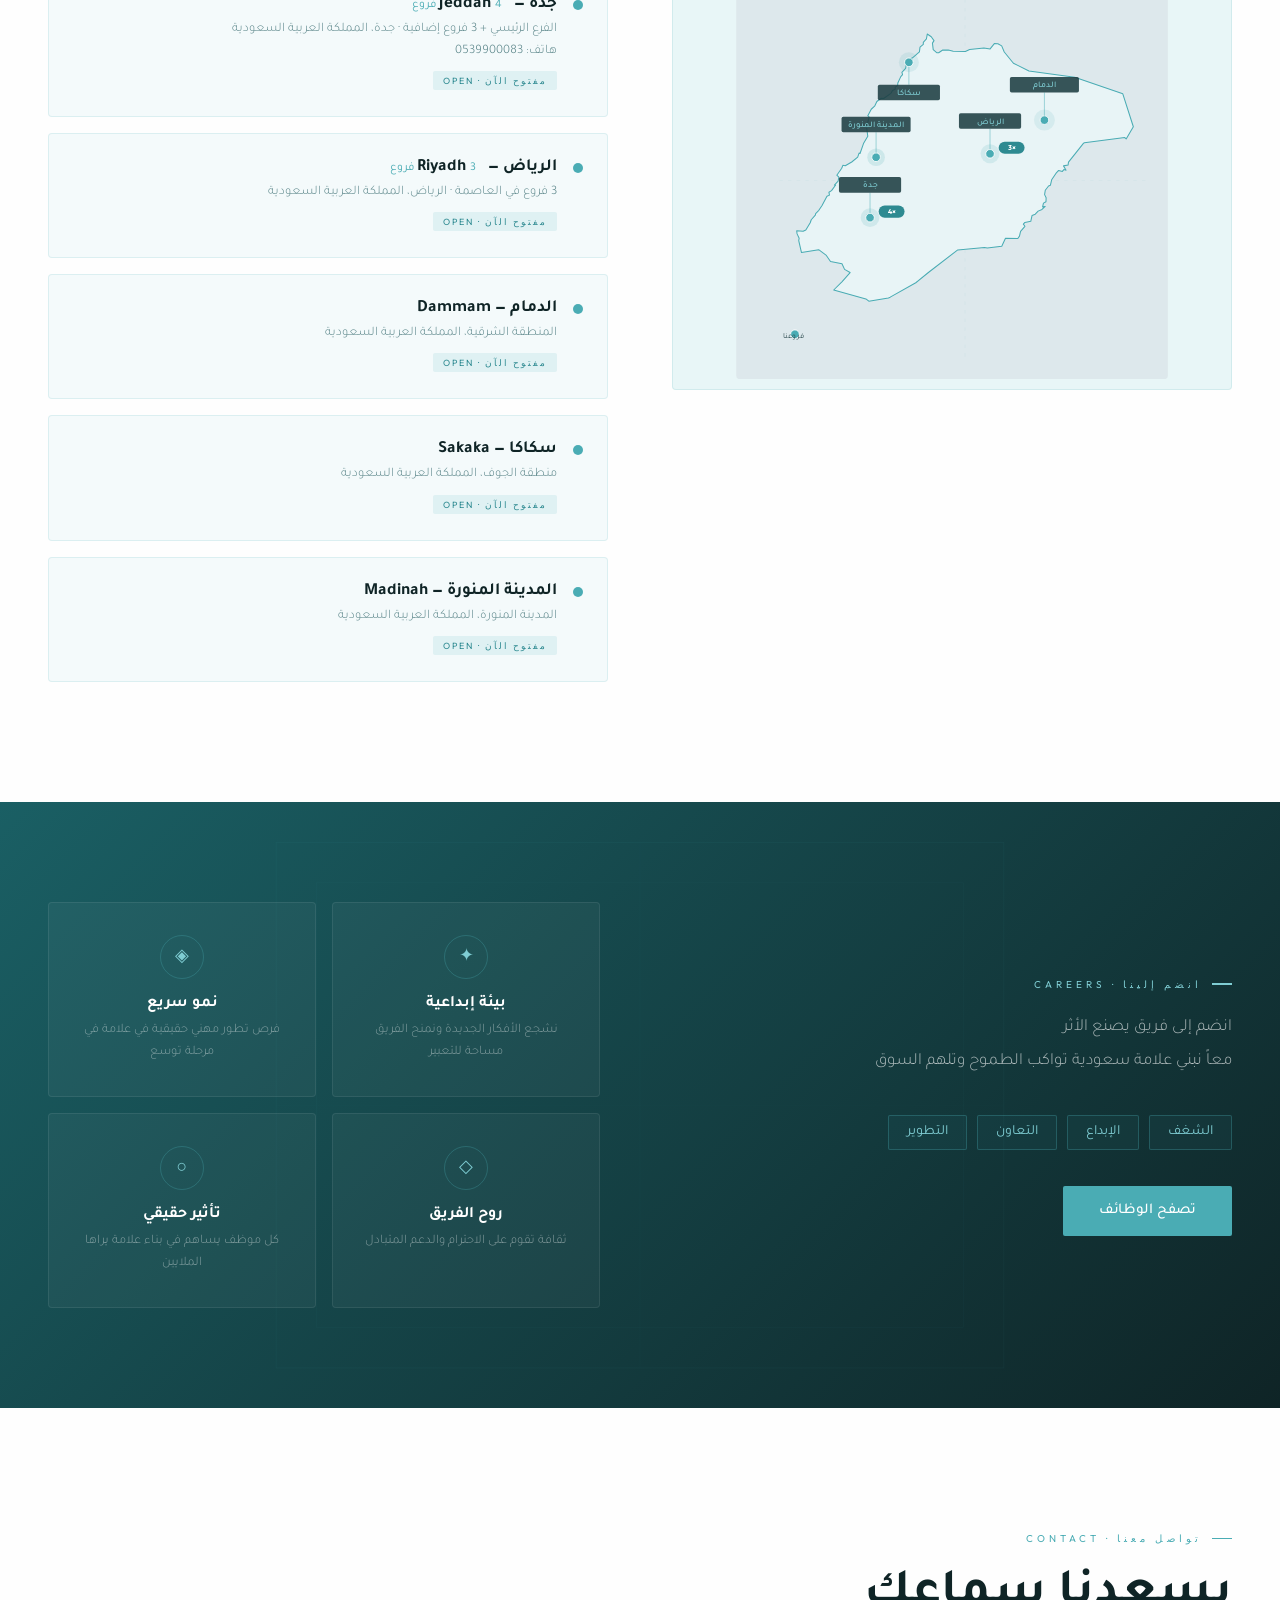
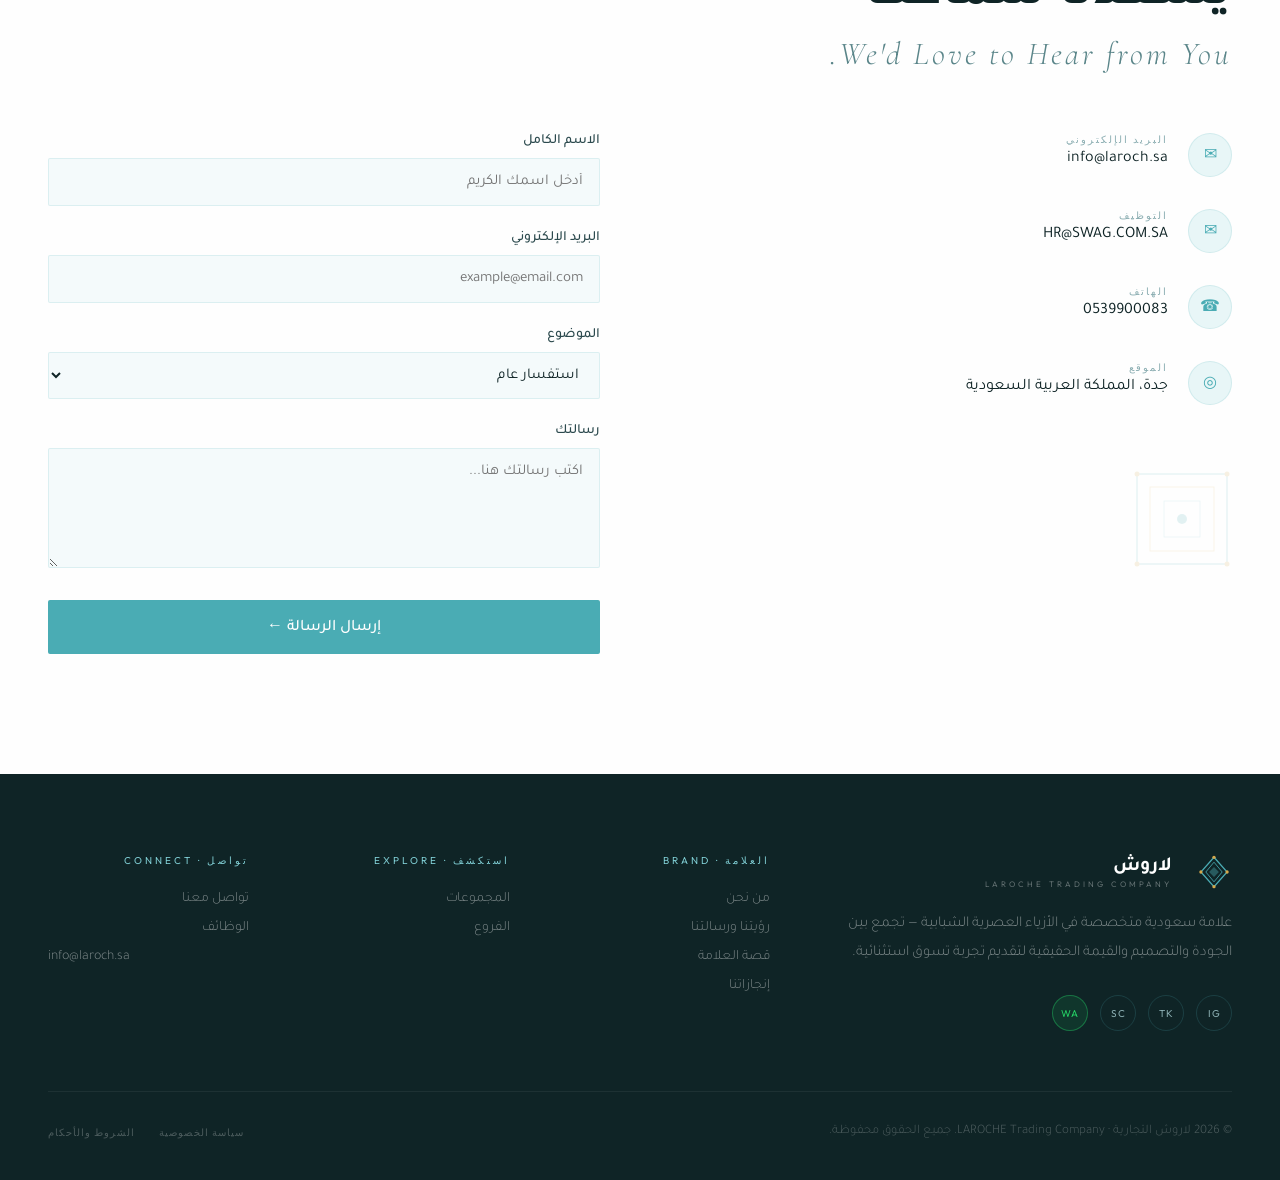
==== commit 50d76231: "Update index.html" ====
--- a/index.html
+++ b/index.html
@@ -2195,7 +2195,7 @@
         <div class="footer-social">
           <a href="https://www.instagram.com/outfitsa.co" target="_blank" class="social-btn">IG</a>
           <a href="https://www.tiktok.com/@outfitsa.co" target="_blank" class="social-btn">TK</a>
-          <a href="https://www.snapchat.com/t/g6zCsziF" target="_blank" class="social-btn">SC</a>
+          <a href="https://snapchat.com/t/q6zCszjF" target="_blank" class="social-btn">SC</a>
           <a href="https://wa.me/966539900083" target="_blank" class="social-btn" style="background:rgba(37,211,102,0.1);border-color:rgba(37,211,102,0.4);color:#25D366;">WA</a>
         </div>
       </div>
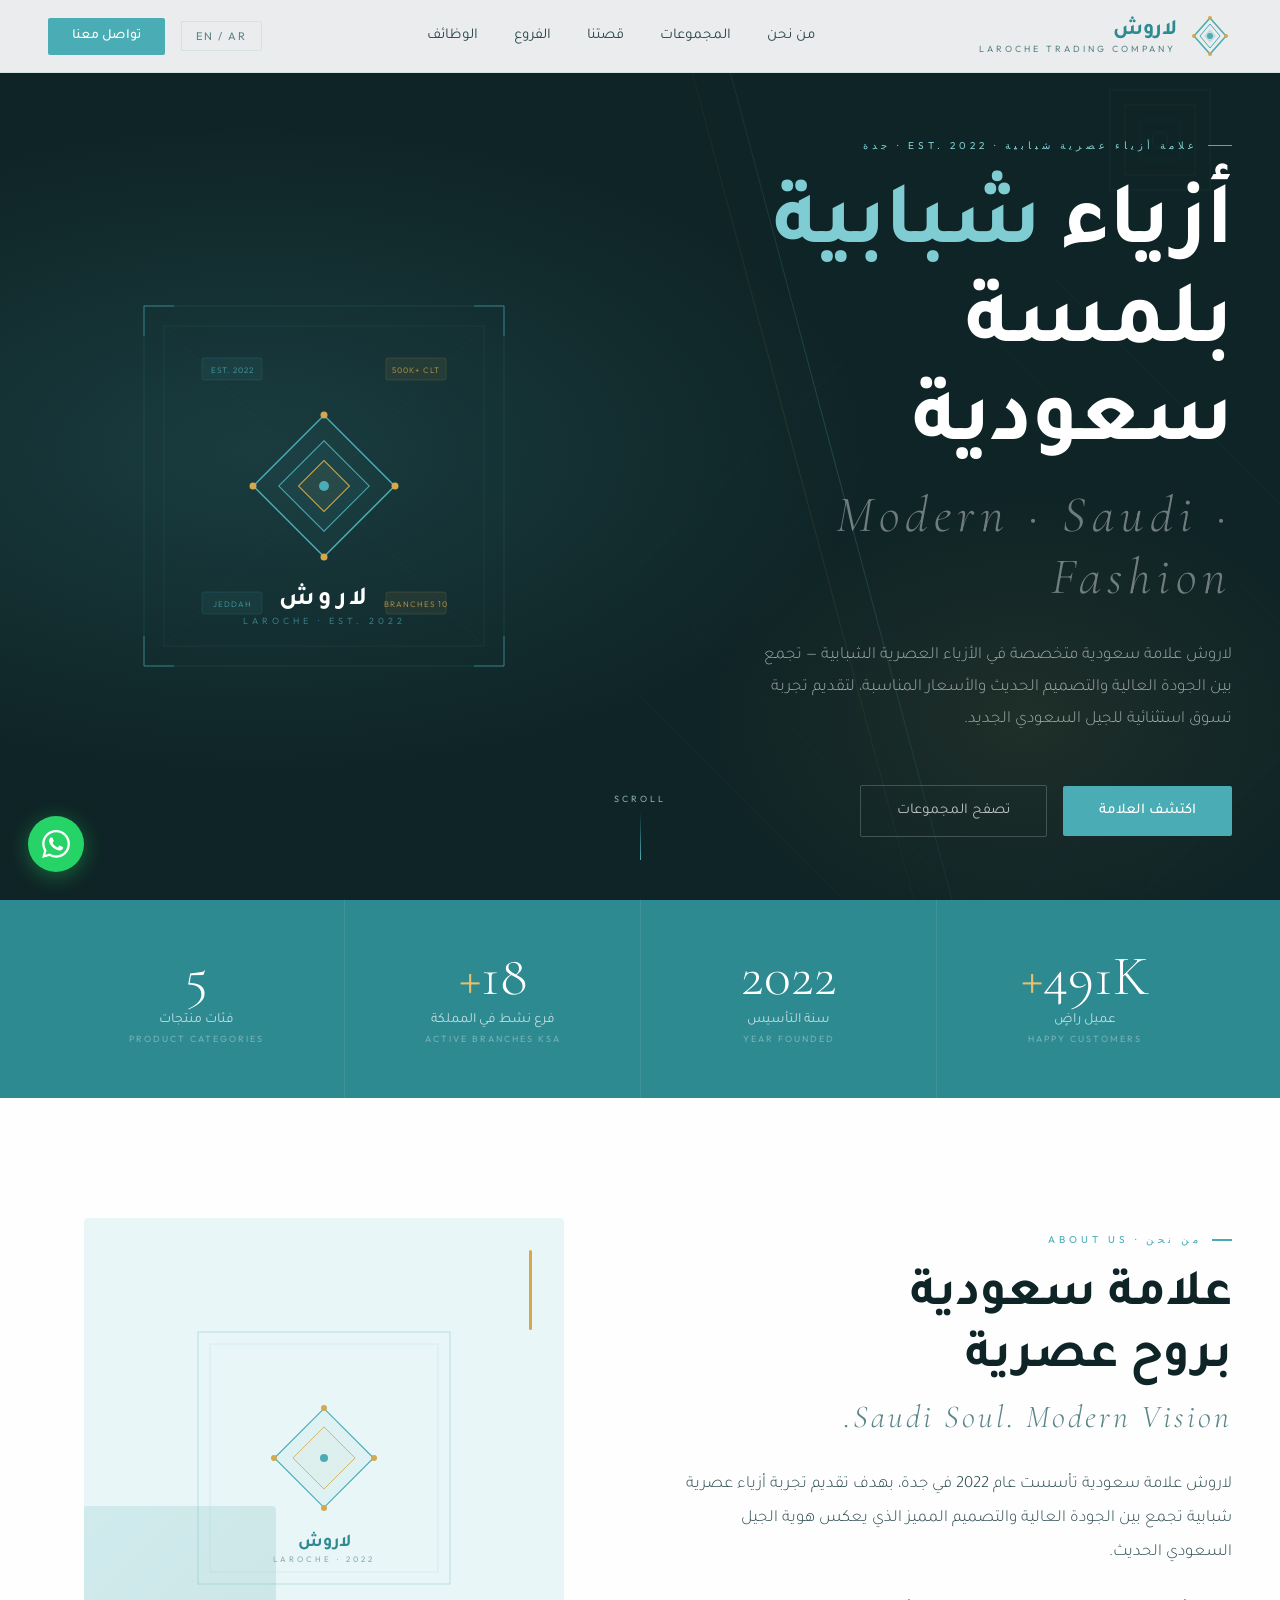
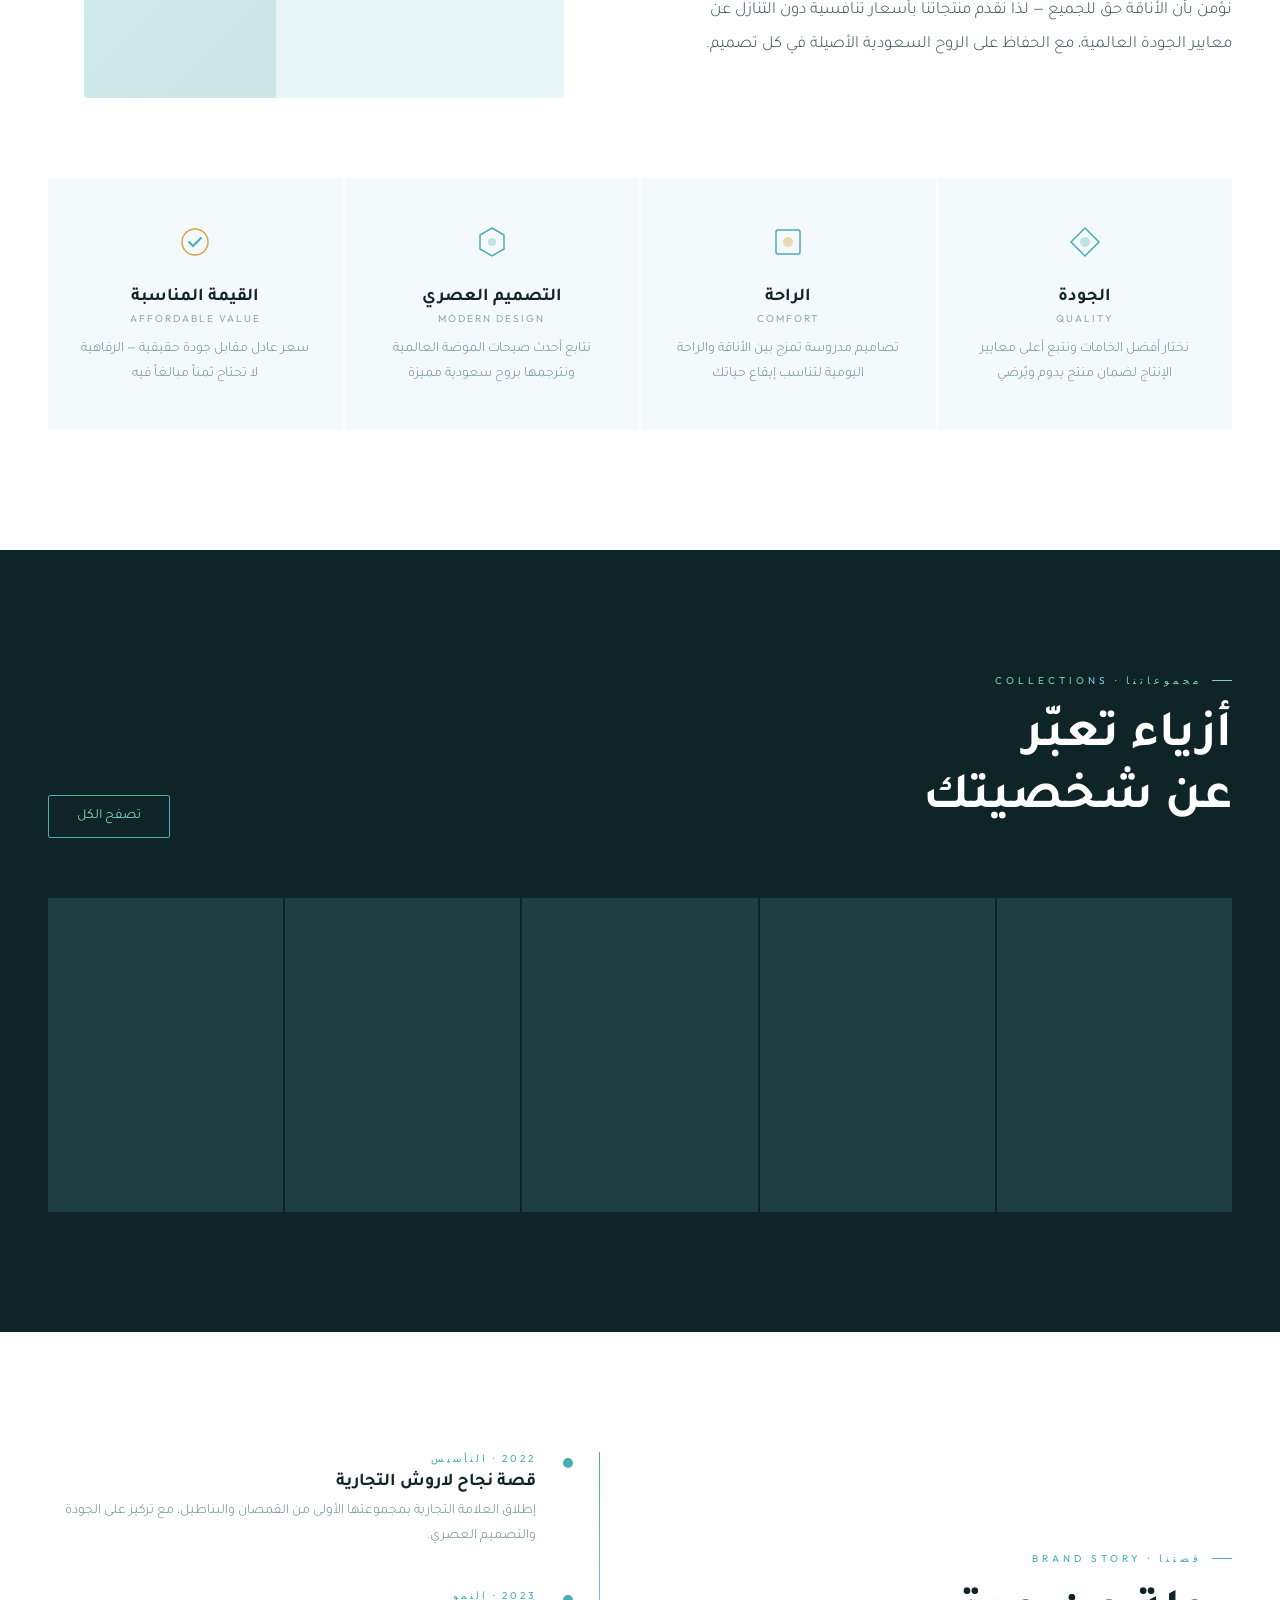
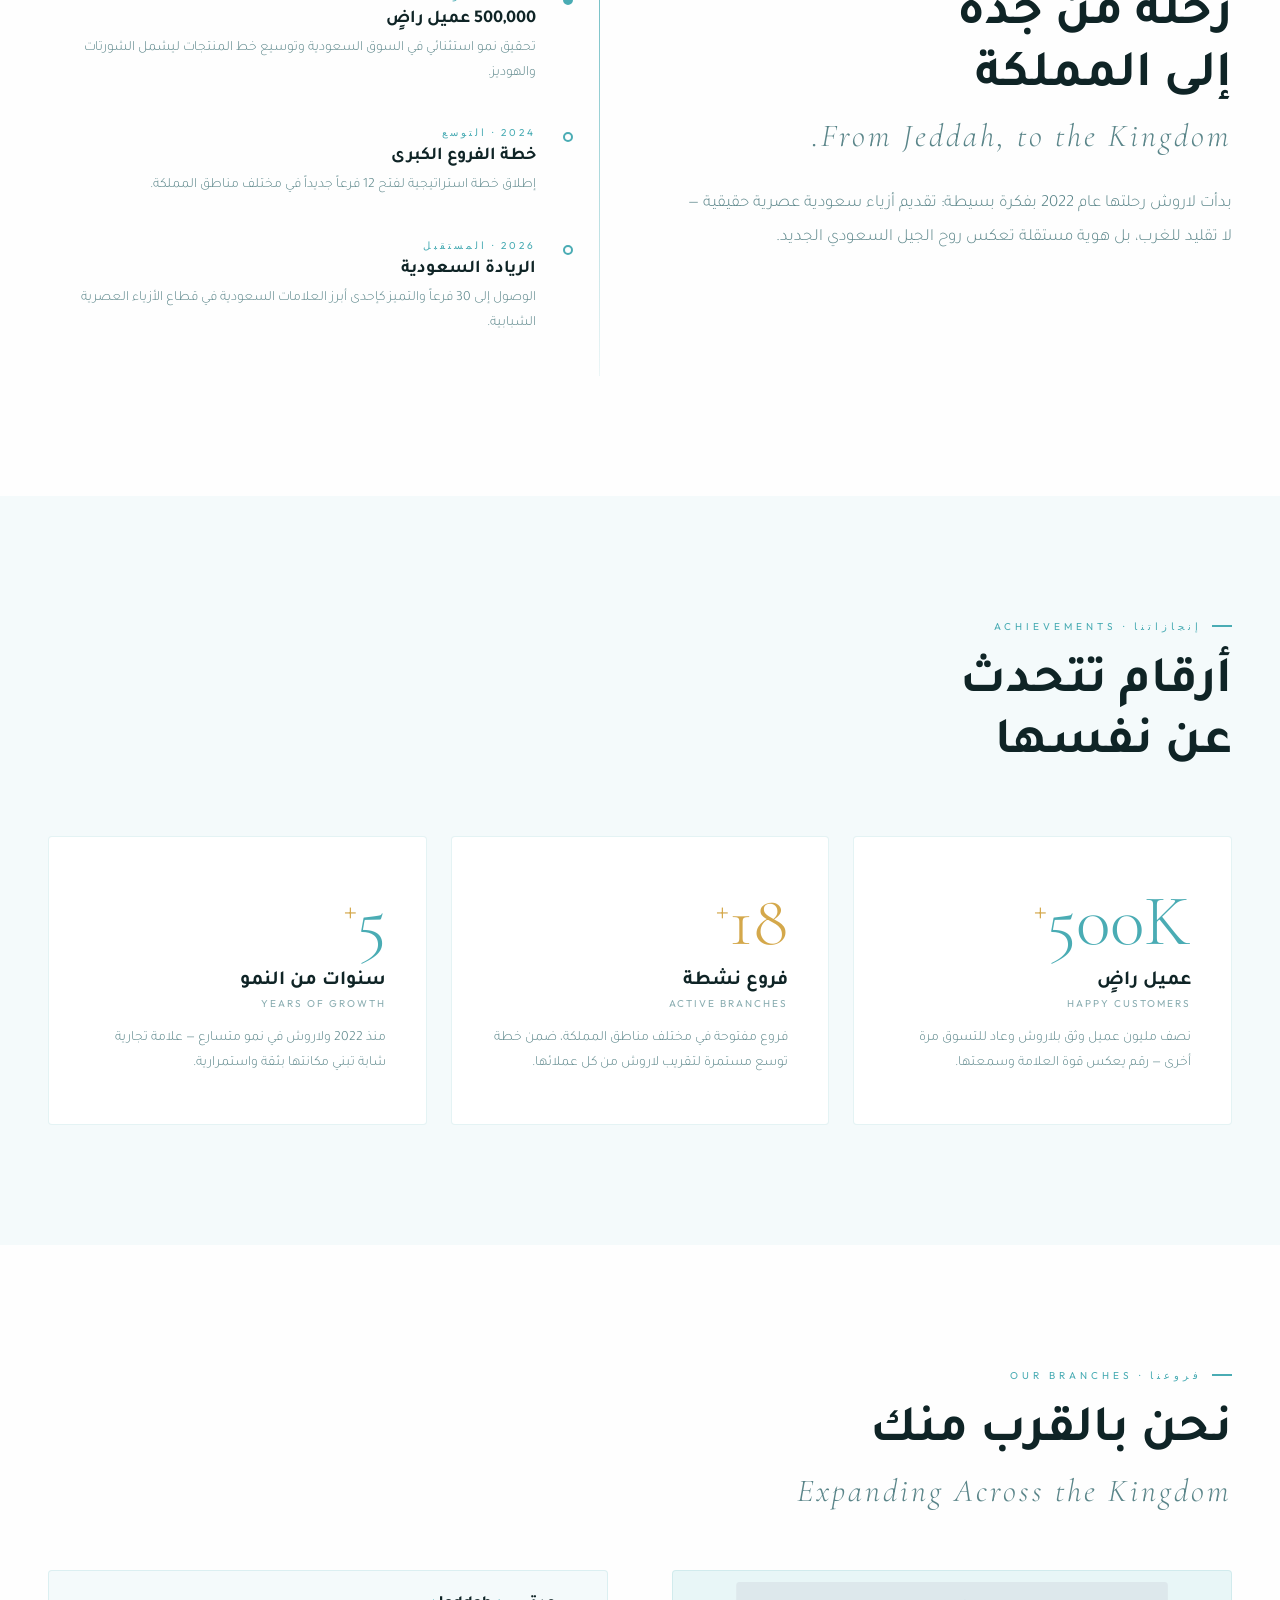
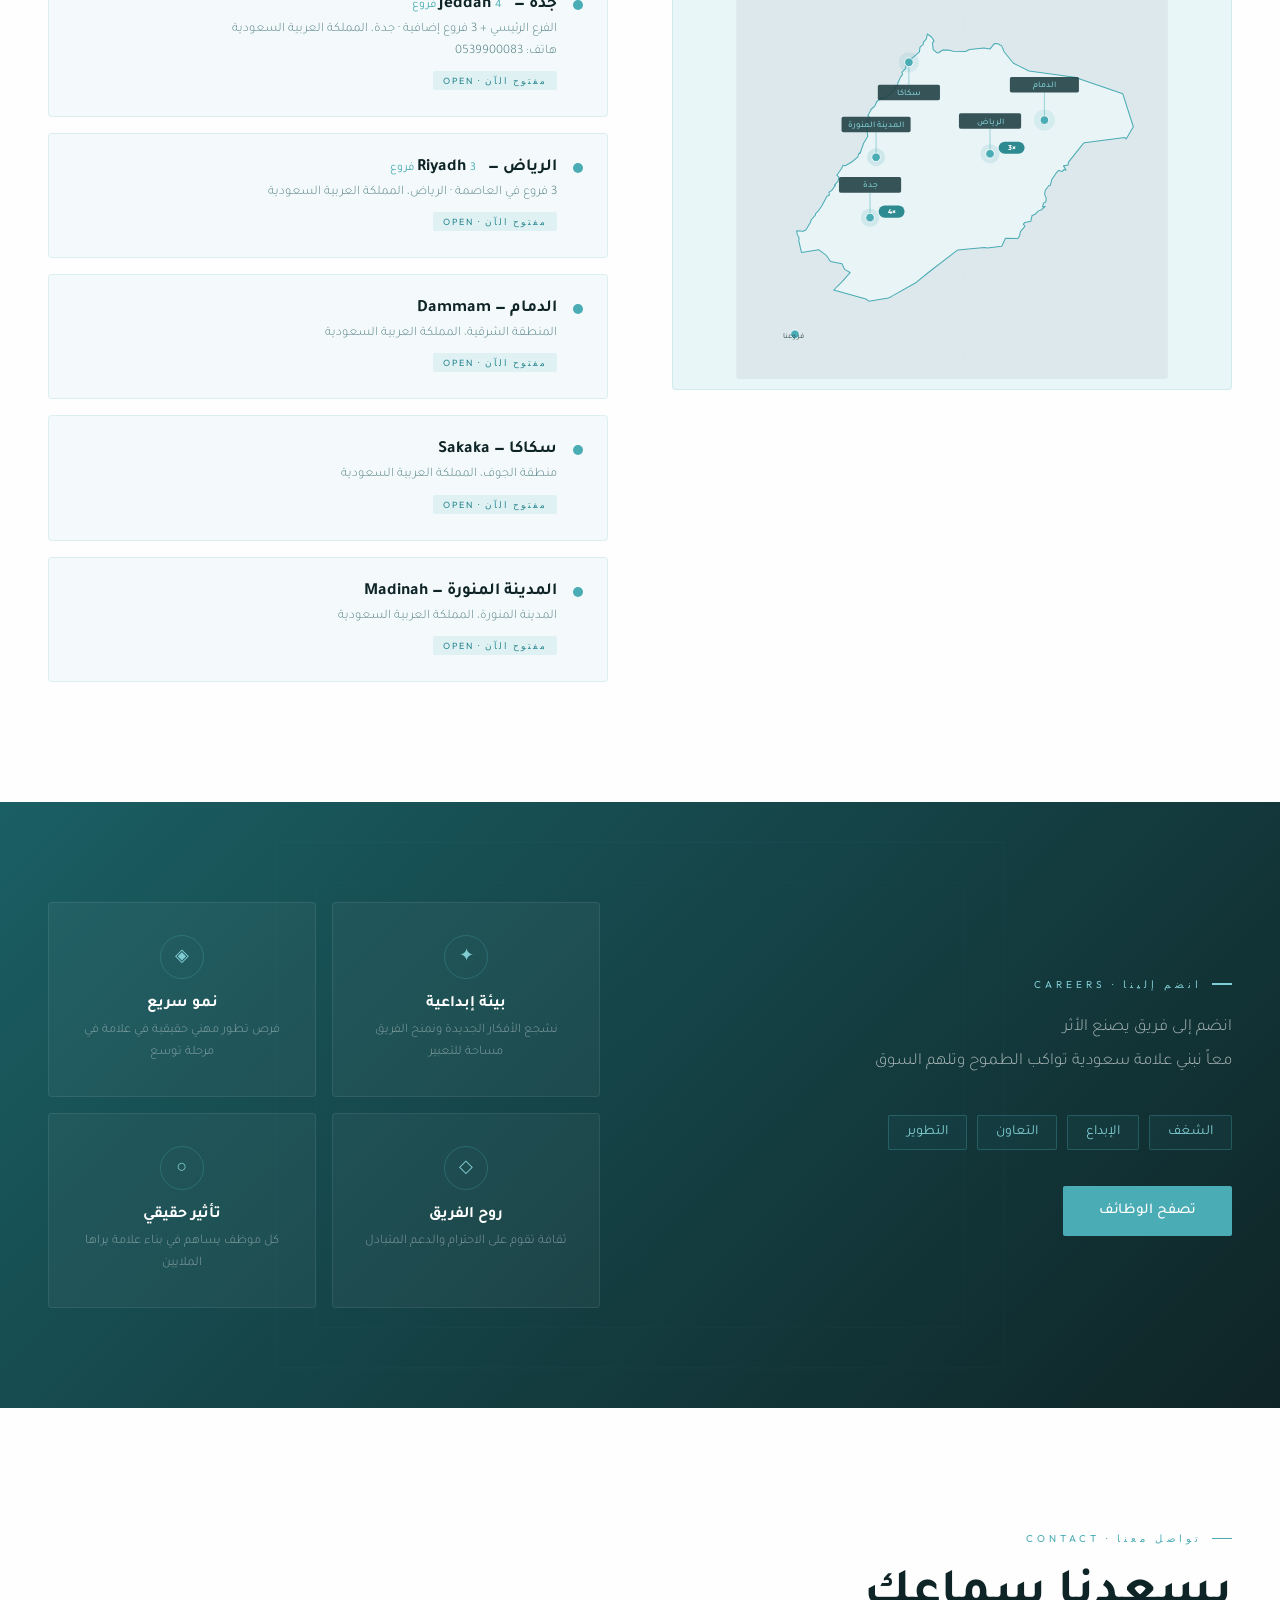
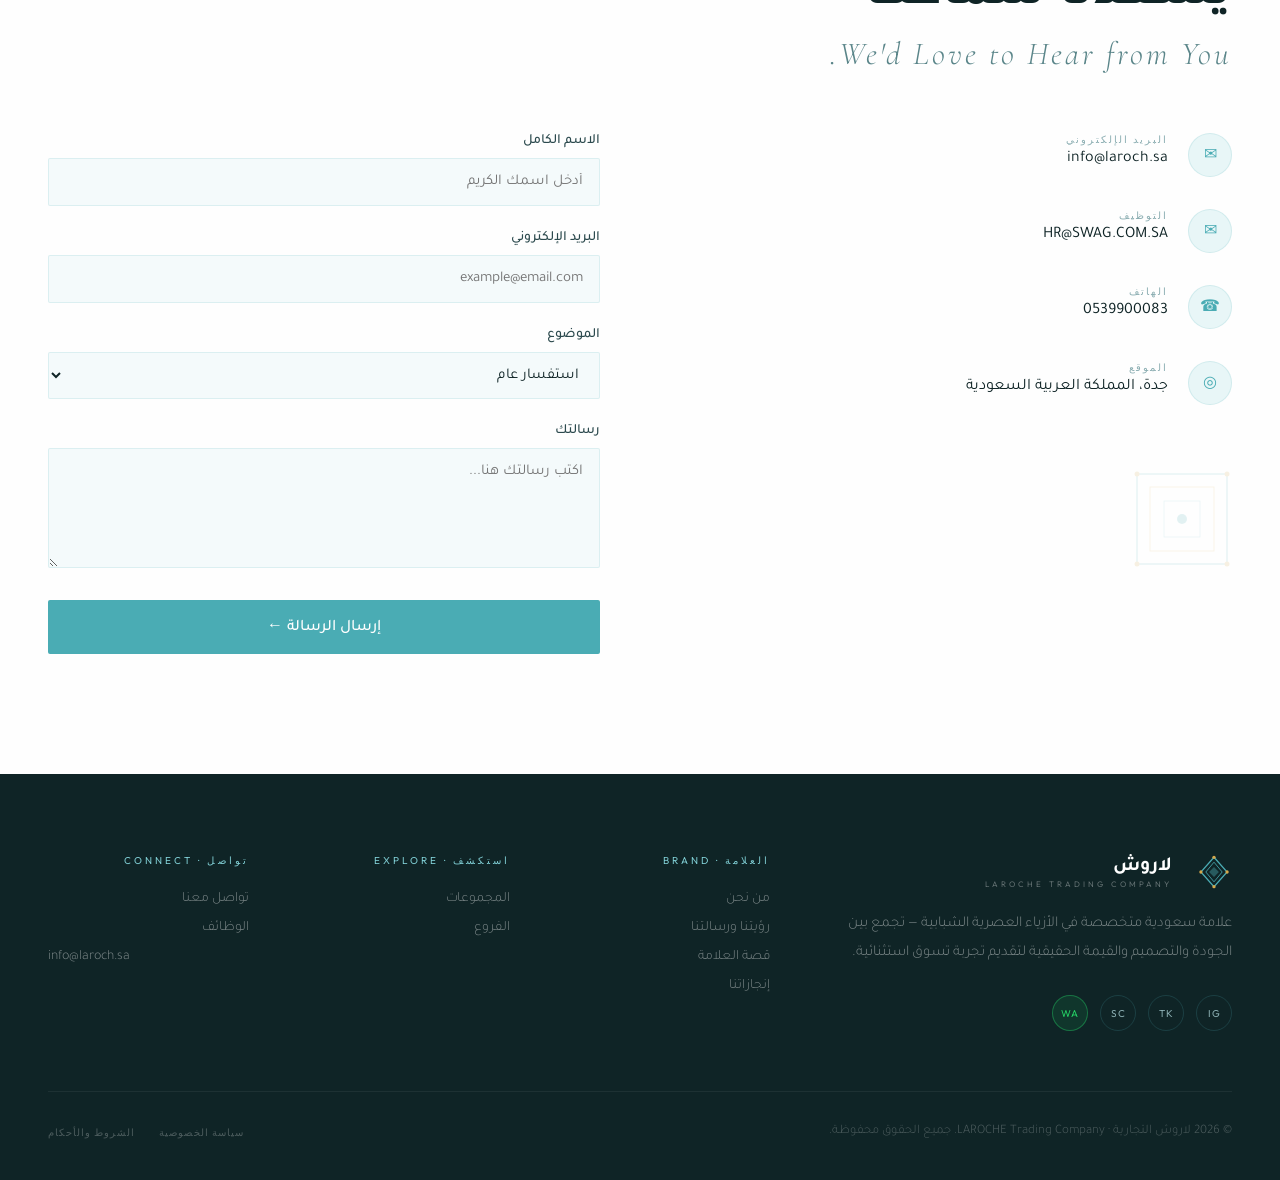
==== commit 689e406e: "Update index.html" ====
--- a/index.html
+++ b/index.html
@@ -1532,6 +1532,7 @@
 @media (max-width: 768px) {
   .nav-links { display: none; }
   .nav-actions .btn-nav { display: none; }
+  .nav-actions .lang-toggle { display: none; }
   .nav-toggle-mobile { display: block; }
   .stats-inner, .values-row,
   .achieve-grid, .careers-right, .footer-top { grid-template-columns: 1fr; }
@@ -1552,6 +1553,7 @@
   .branch-item { padding: 18px; flex-direction: column; gap: 8px; }
   .careers-inner, .contact-grid { gap: 40px; }
   .form-input, .btn-submit { font-size: 15px; }
+  #waBtn { bottom: 16px !important; left: 16px !important; width: 48px !important; height: 48px !important; }
 }
 
 @media (max-width: 480px) {
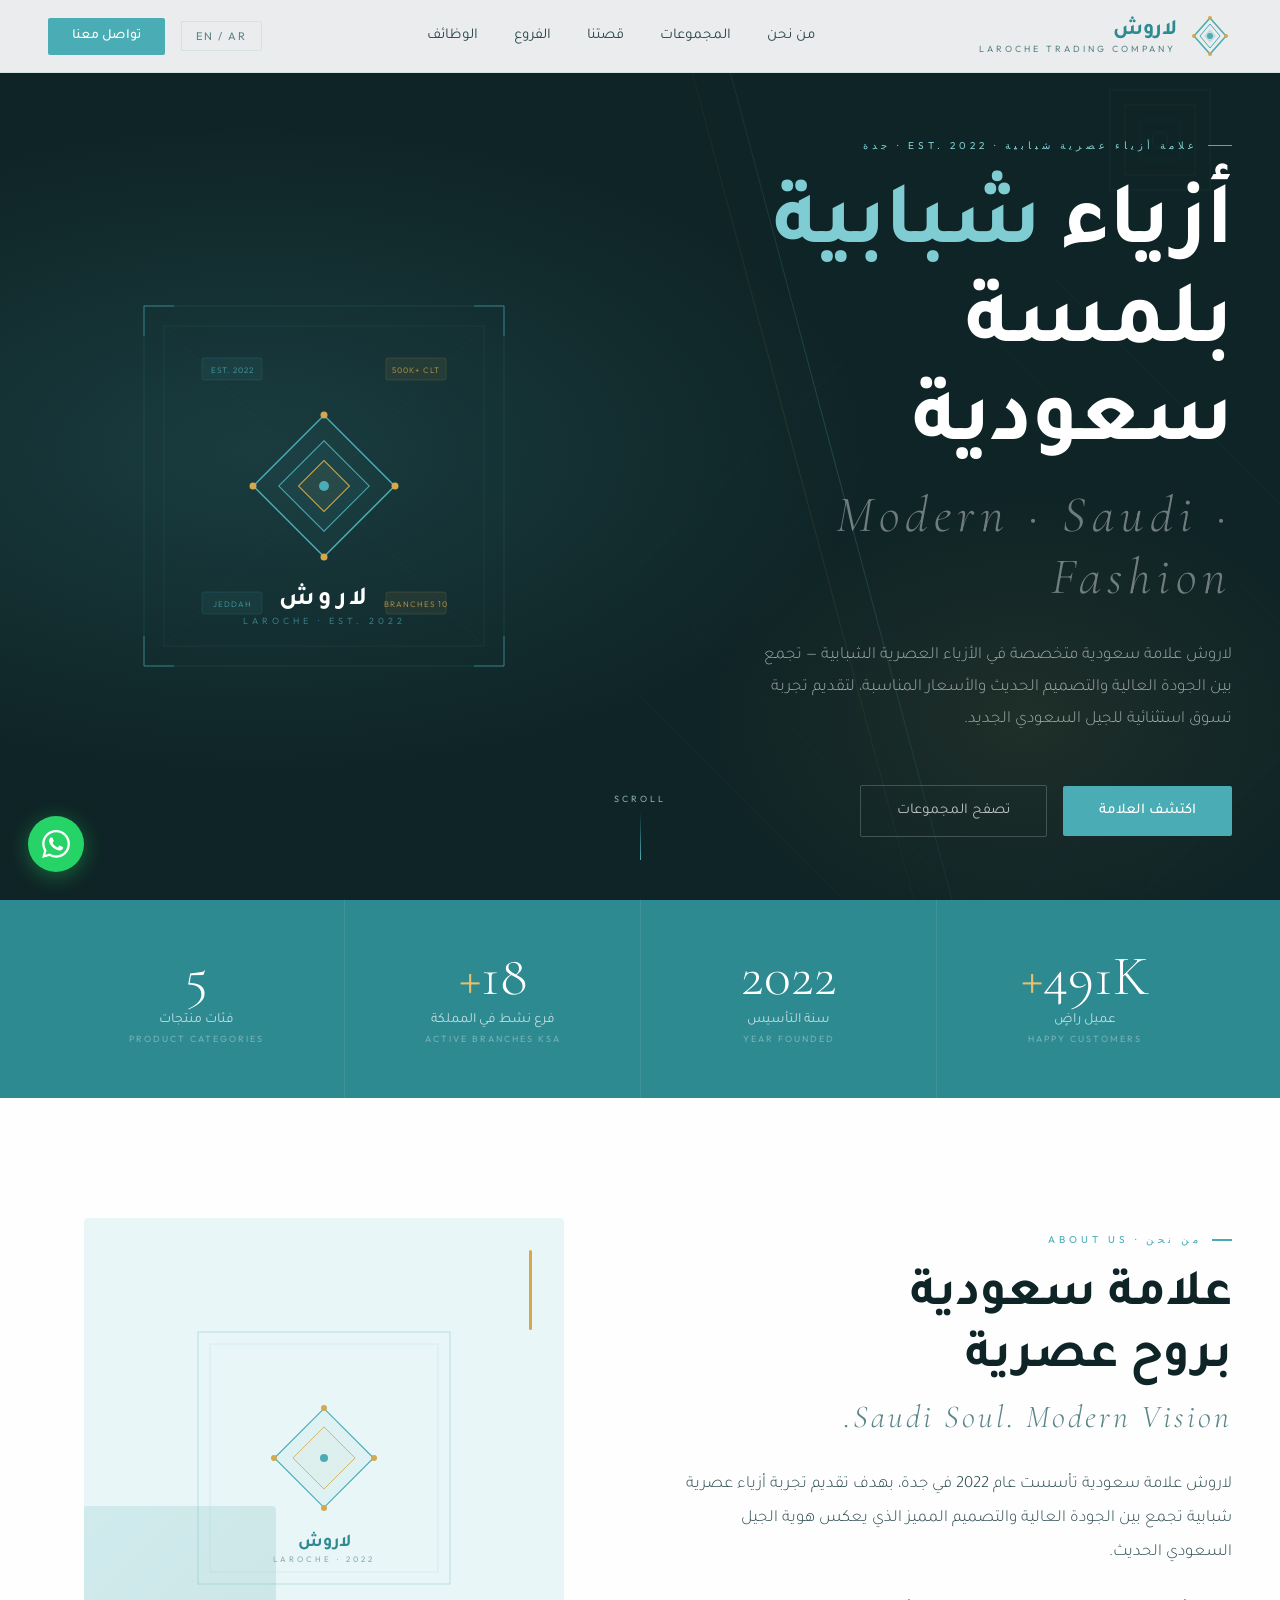
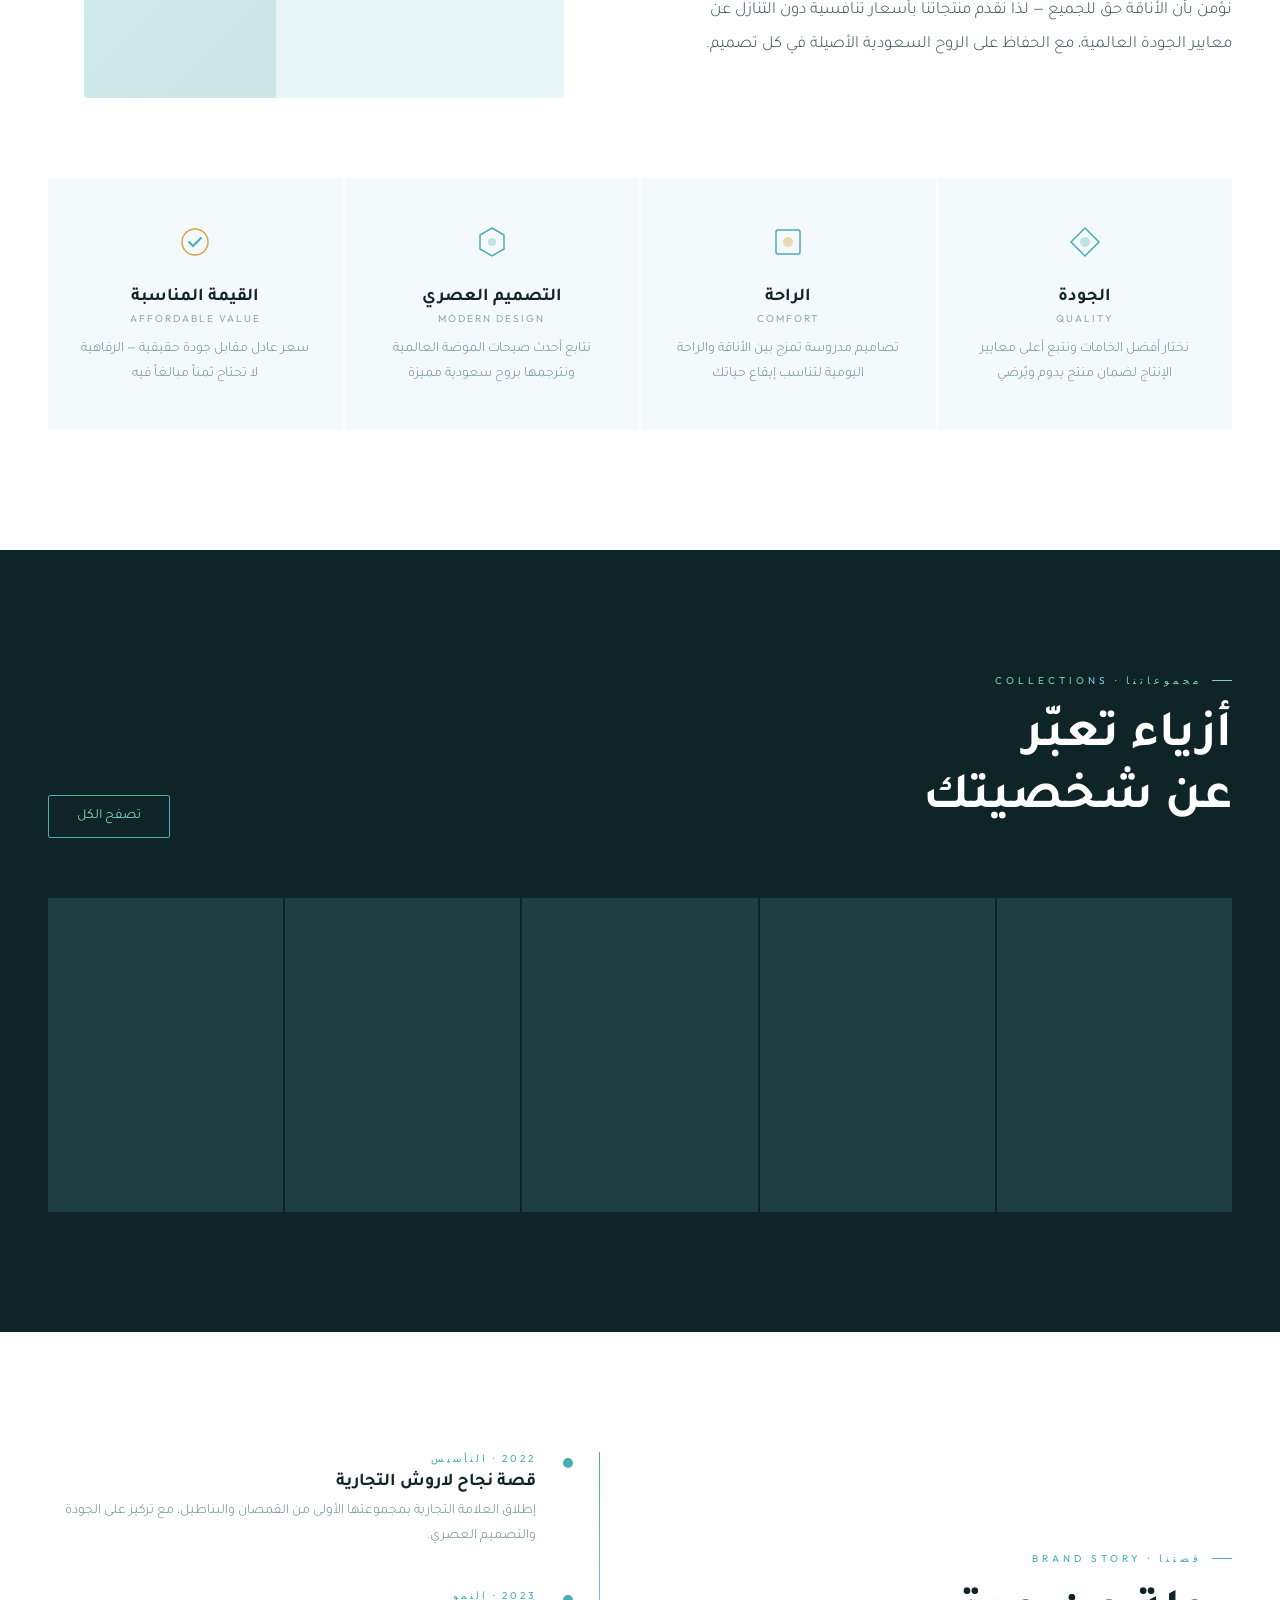
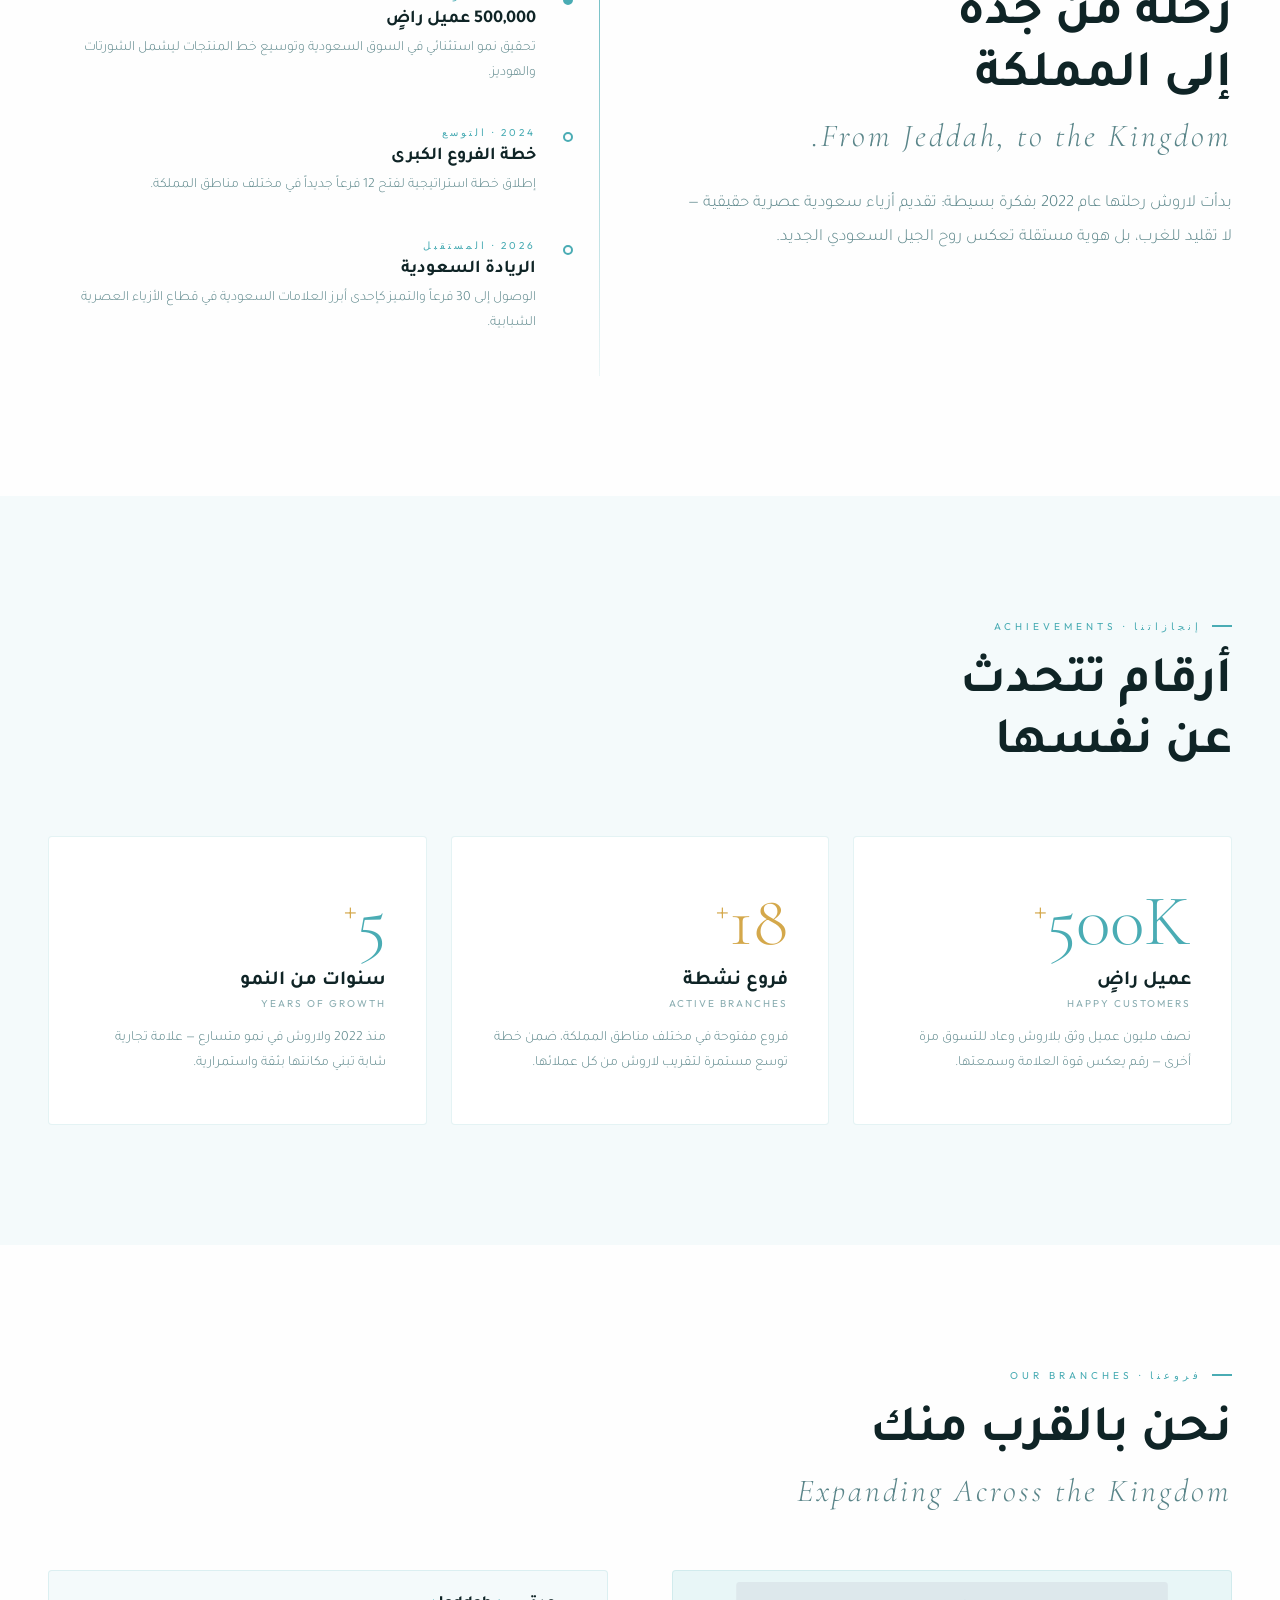
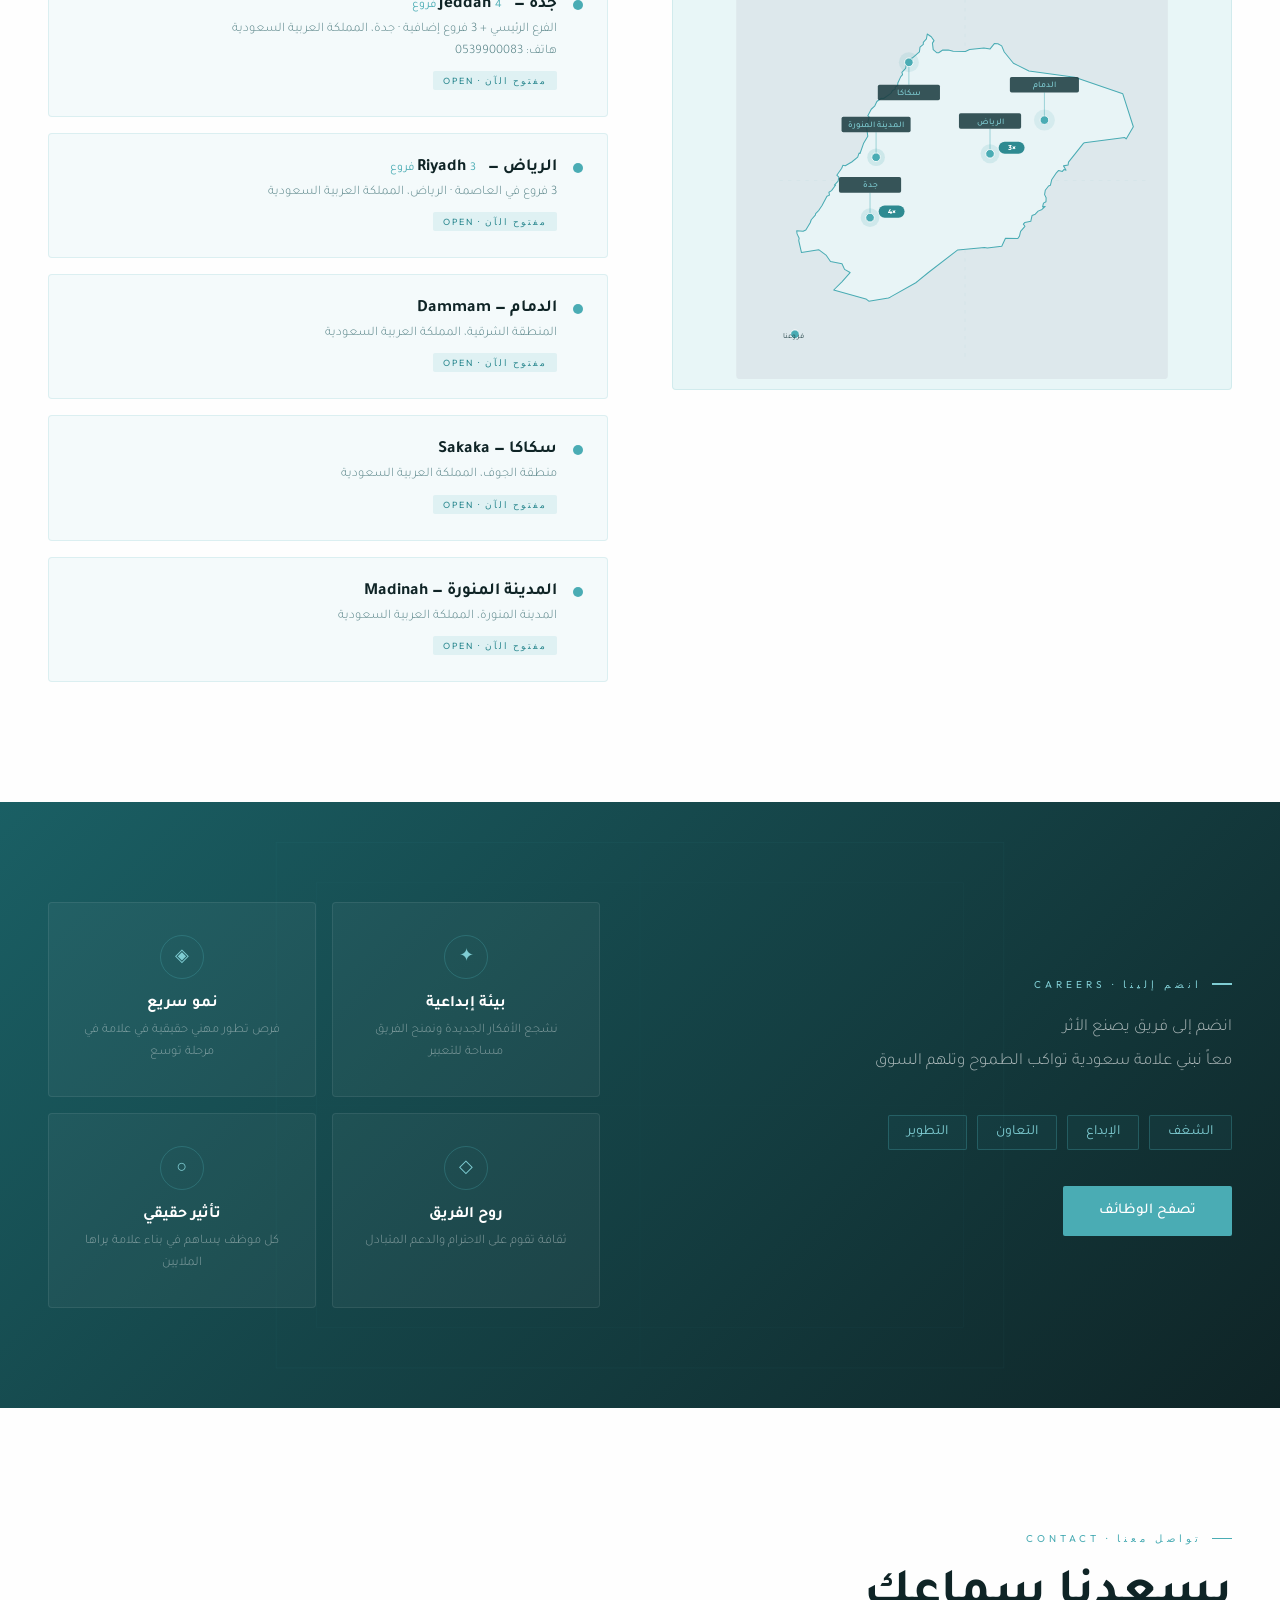
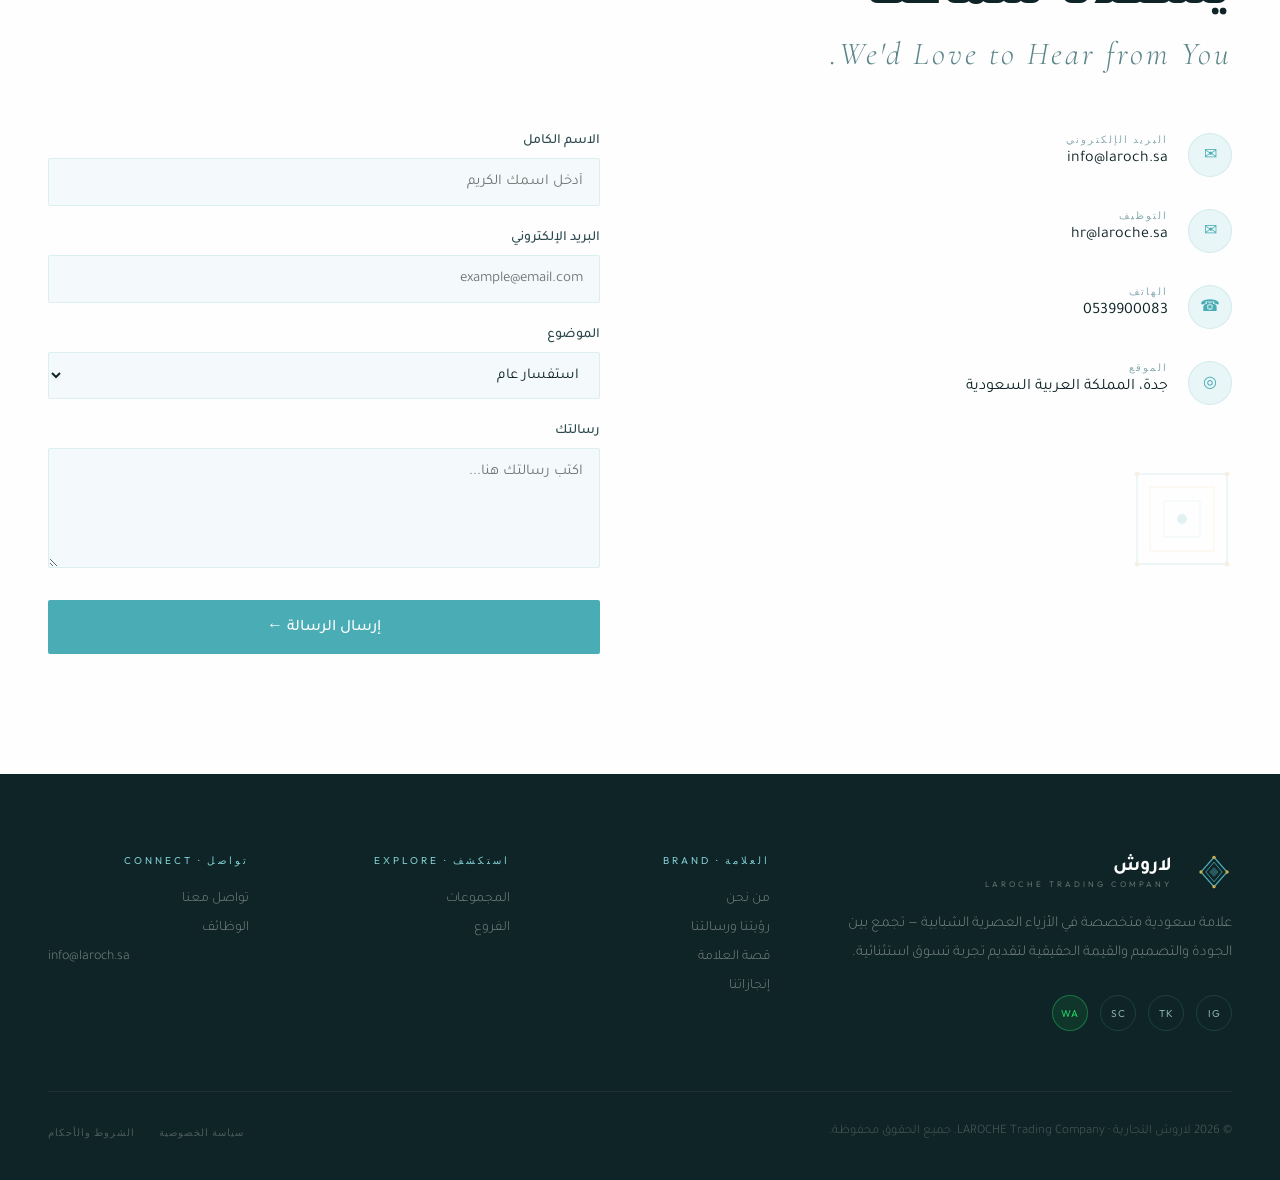
==== commit b912b4f4: "Update index.html" ====
--- a/index.html
+++ b/index.html
@@ -93,7 +93,7 @@
   align-items: center;
   gap: 12px;
   text-decoration: none;
-  flex-shrink: 0;
+  flex-sink: 0;
 }
 
 .logo-svg {
@@ -333,7 +333,7 @@
   width: 24px;
   height: 1px;
   background: var(--teal);
-  flex-shrink: 0;
+  flex-sink: 0;
 }
 
 .hero-h1-ar {
@@ -548,7 +548,7 @@
   width: 20px;
   height: 1.5px;
   background: var(--teal);
-  flex-shrink: 0;
+  flex-sink: 0;
 }
 
 .section-h2-ar {
@@ -1089,7 +1089,7 @@
   height: 10px;
   background: var(--teal);
   border-radius: 50%;
-  flex-shrink: 0;
+  flex-sink: 0;
   margin-top: 5px;
 }
 
@@ -2114,7 +2114,7 @@
         <div class="contact-icon">✉</div>
         <div>
           <div class="contact-label" data-en="Careers">التوظيف</div>
-          <div class="contact-value">HR@SWAG.COM.SA</div>
+          <div class="contact-value">hr@laroche.sa</div>
         </div>
       </div>
       <div class="contact-info-item">
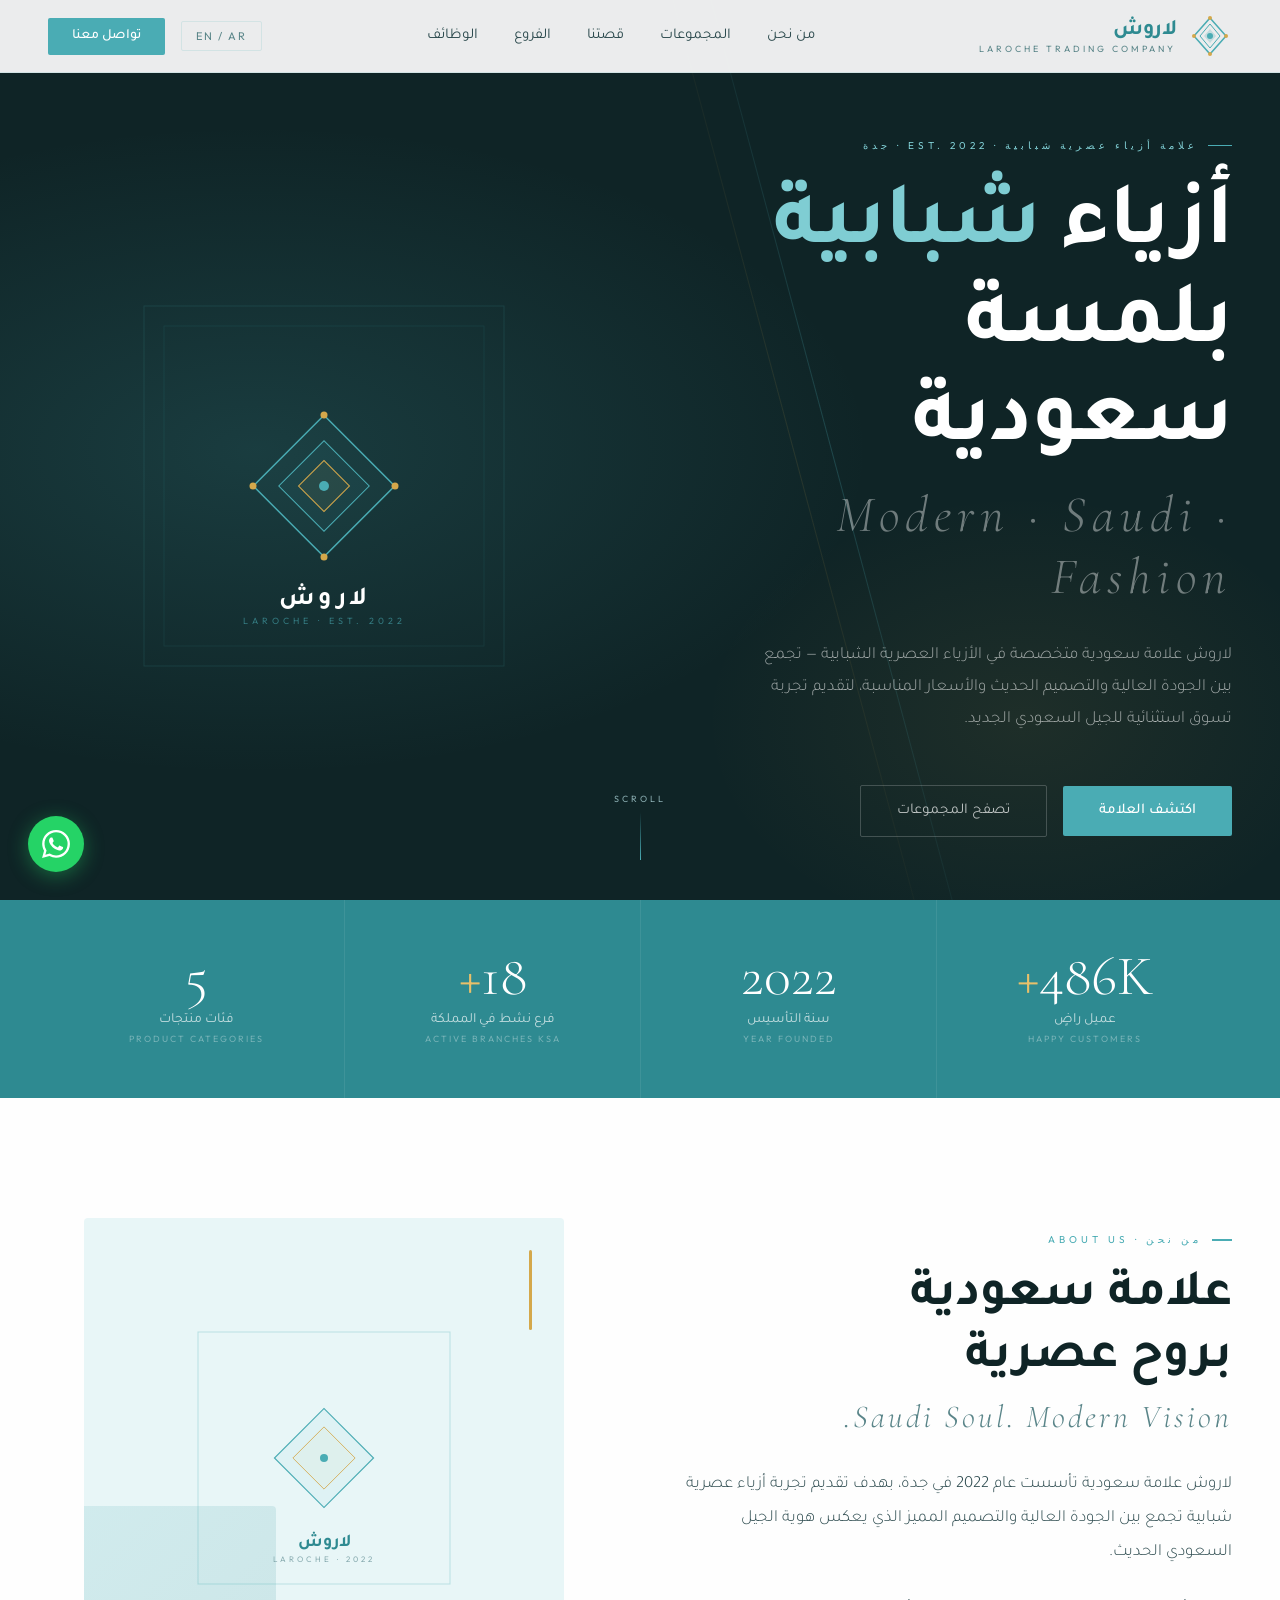
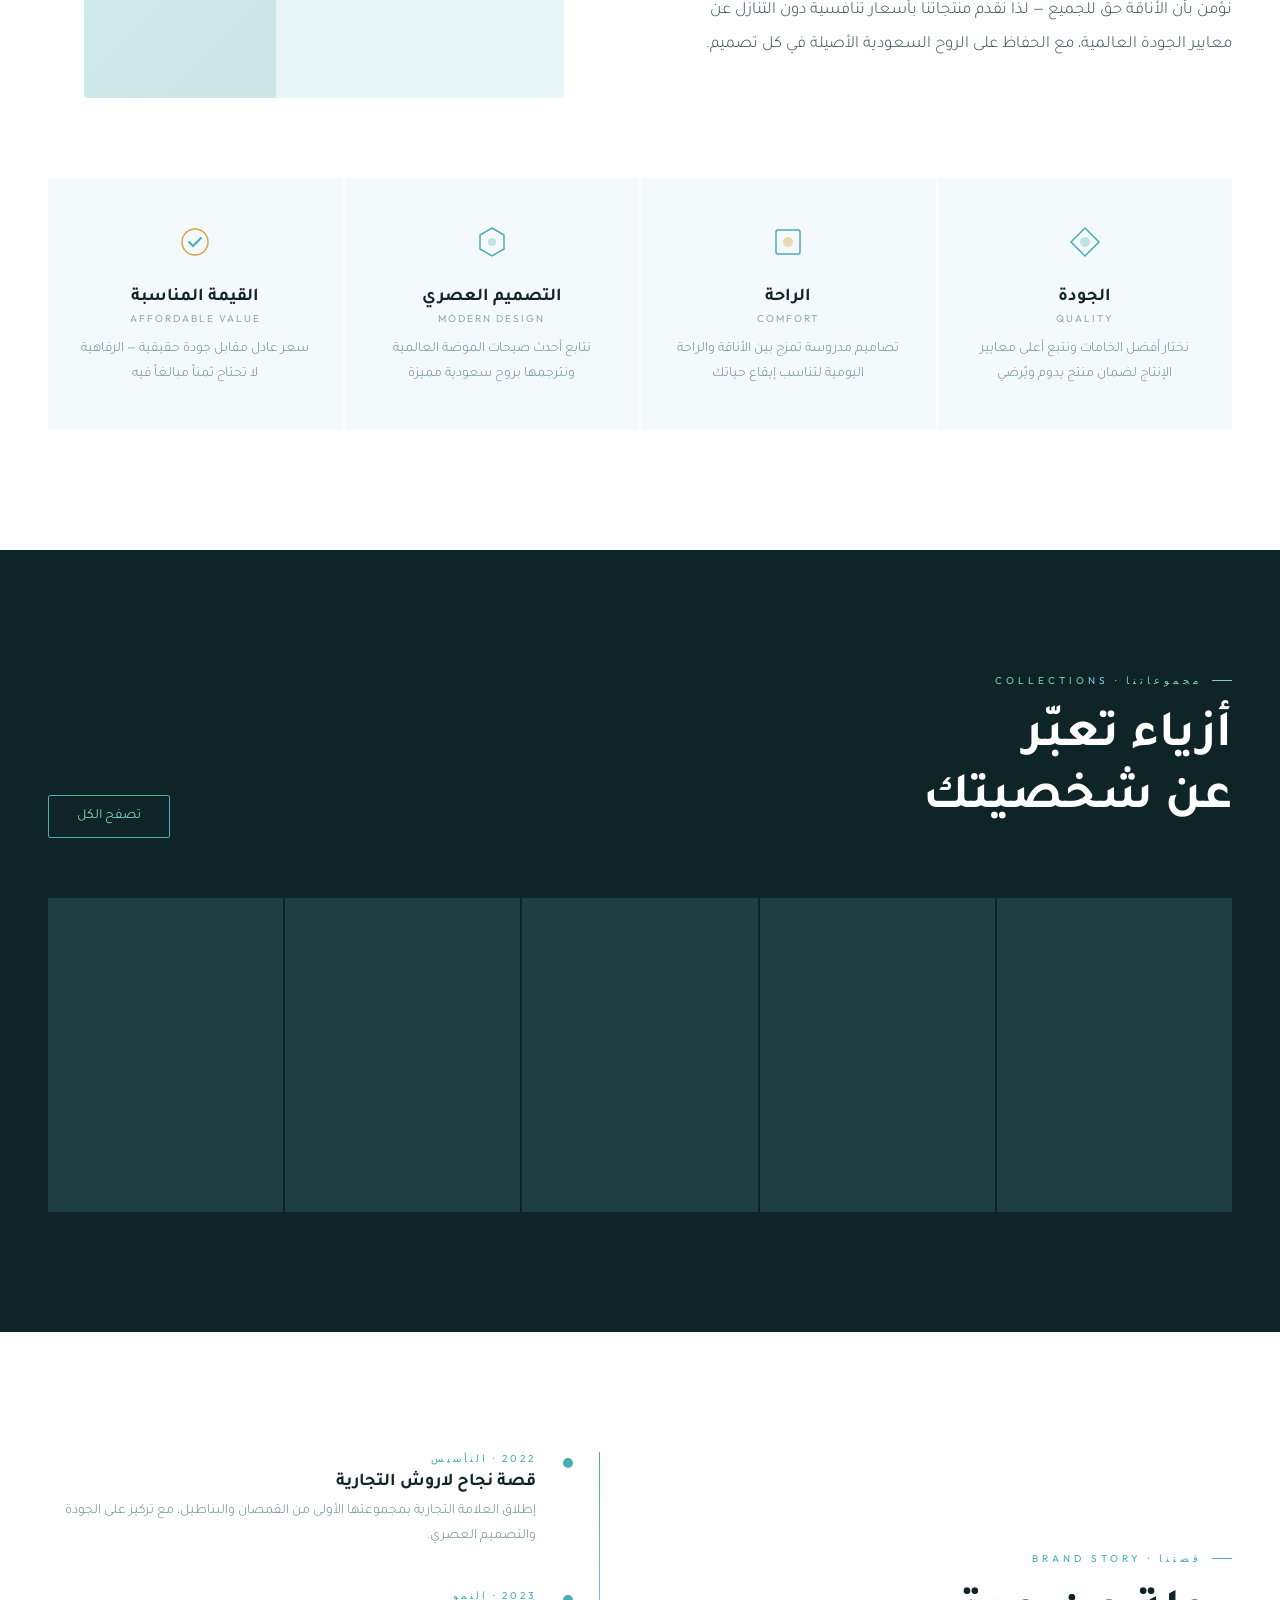
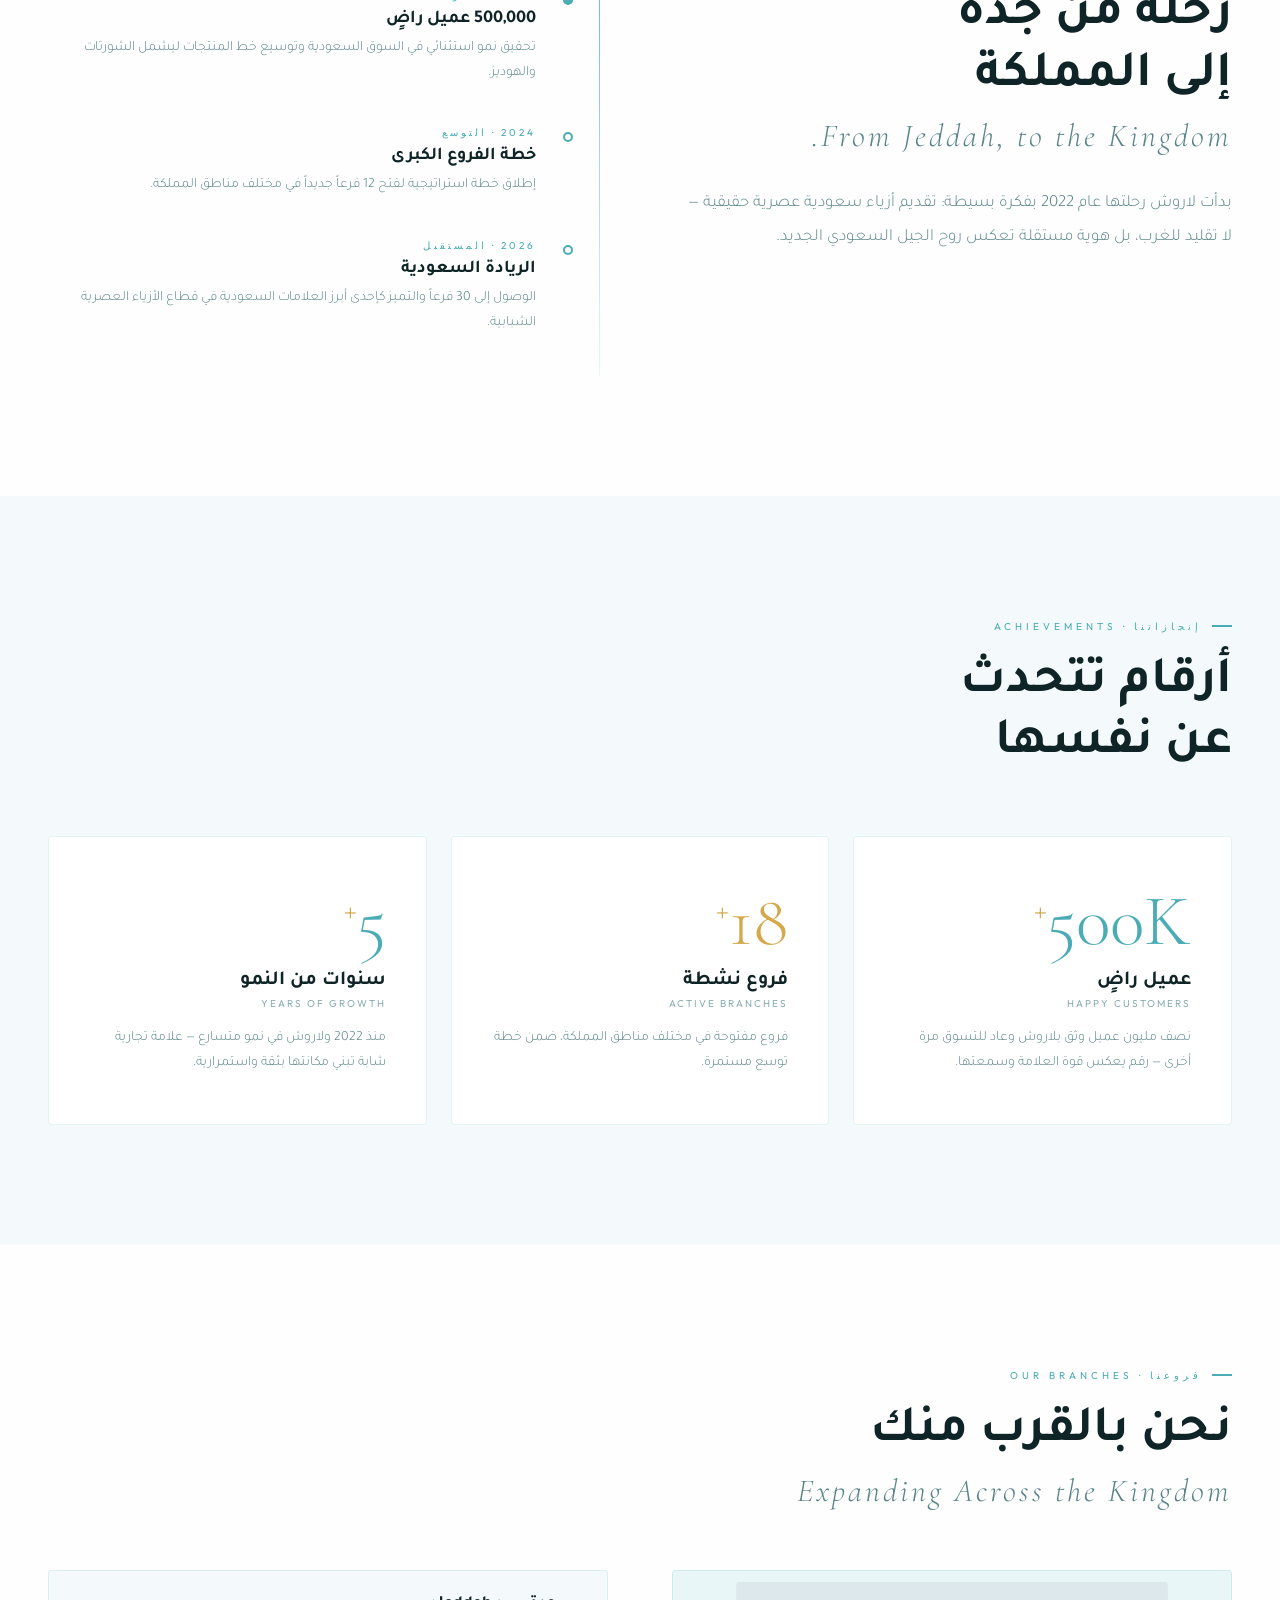
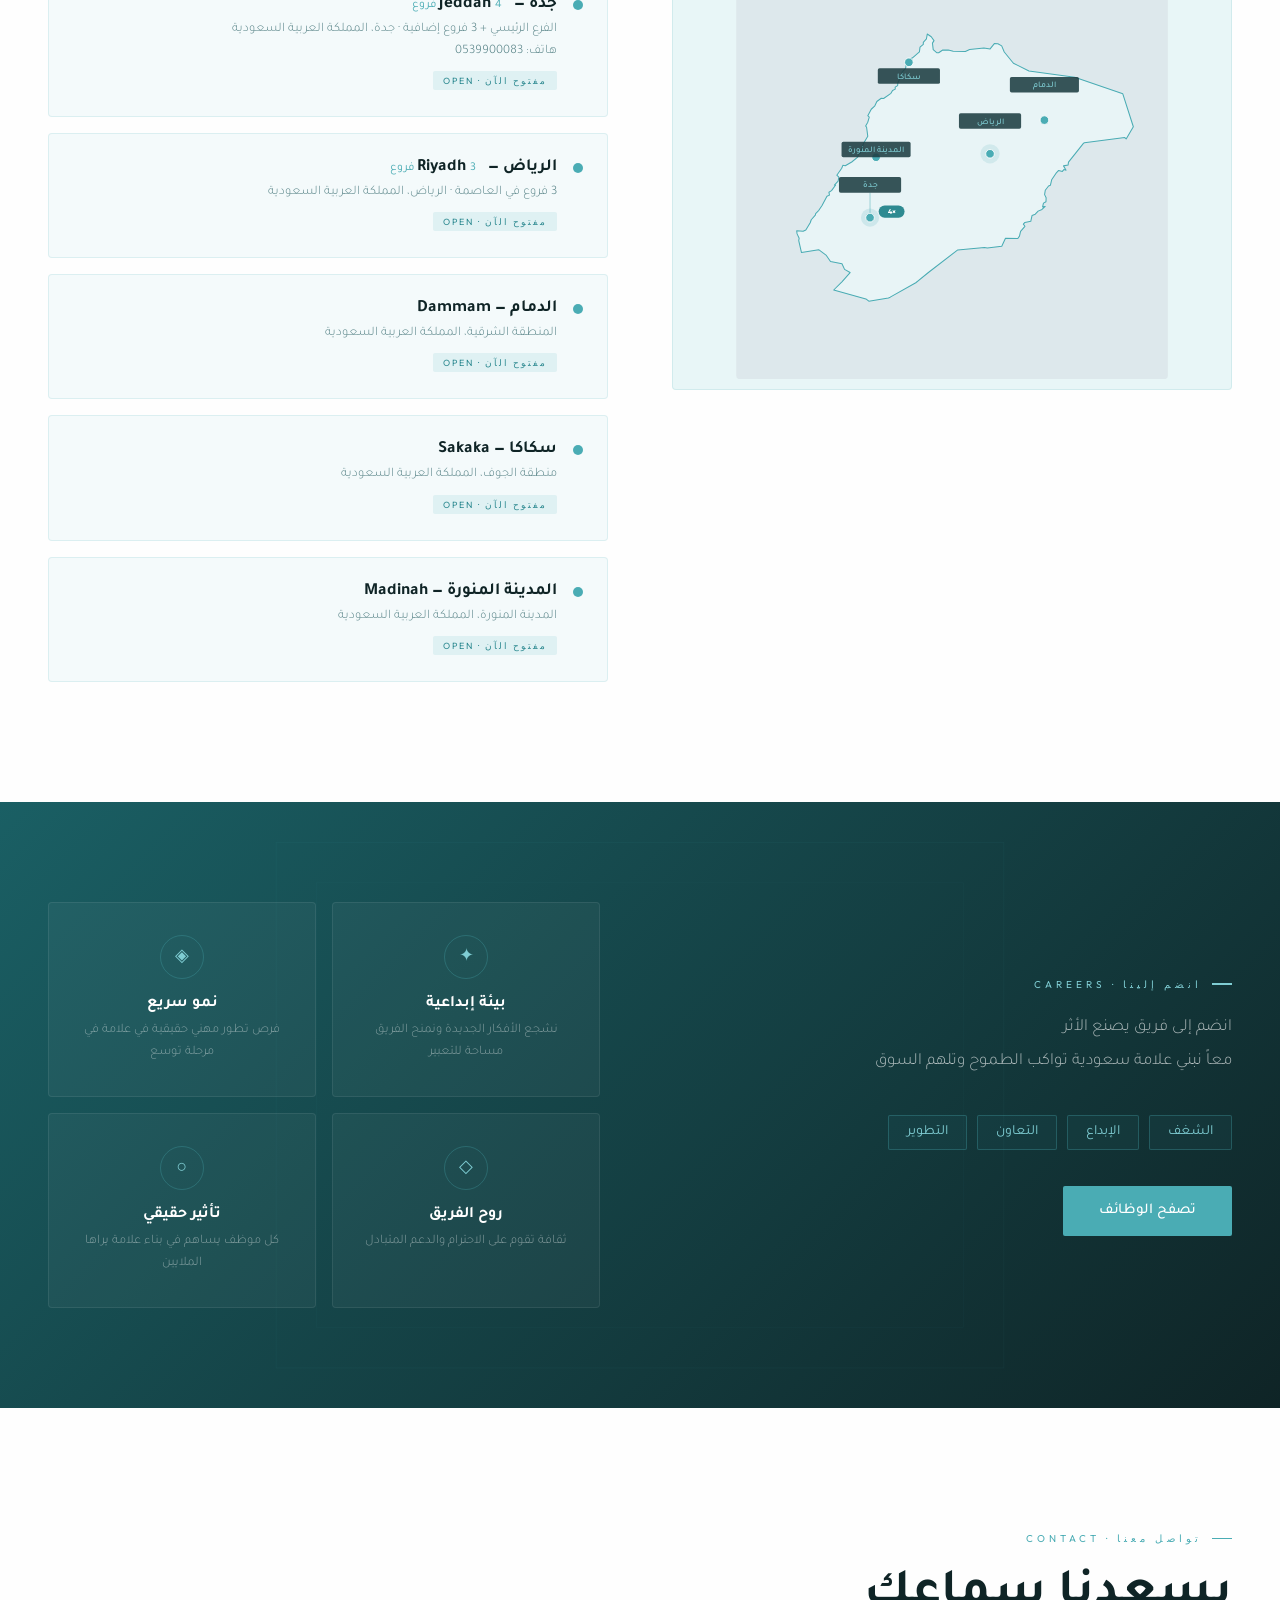
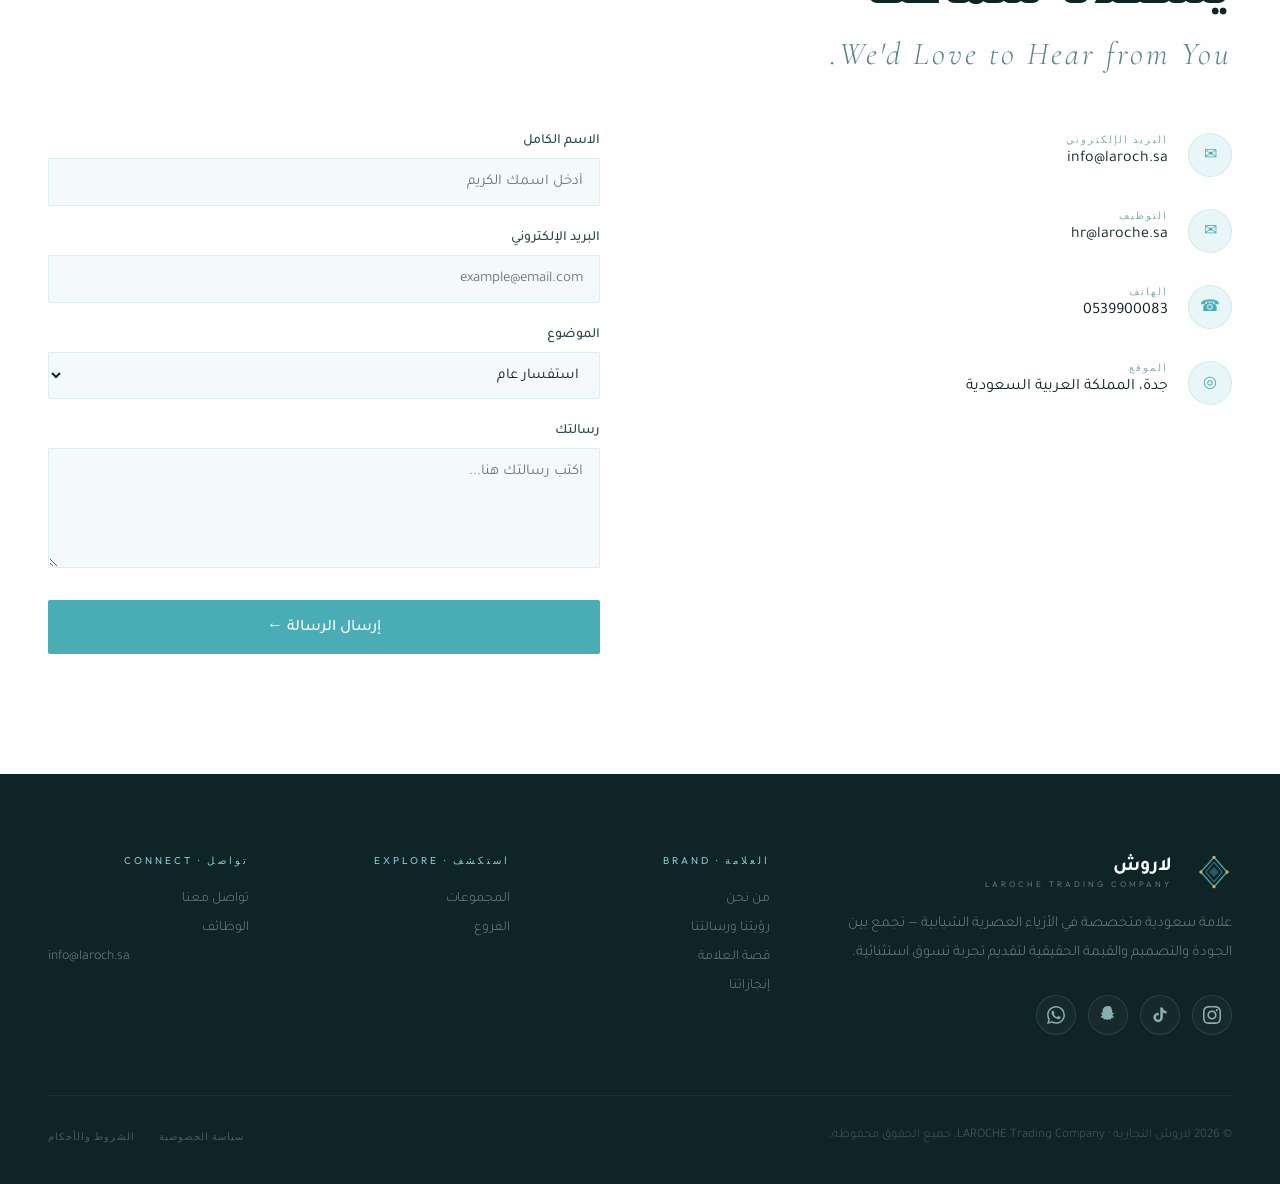
==== commit d4a02d1d: "Update index.html" ====
--- a/index.html
+++ b/index.html
@@ -14,10 +14,6 @@
 <link rel="preconnect" href="https://fonts.gstatic.com" crossorigin>
 <link href="https://fonts.googleapis.com/css2?family=Cormorant+Garamond:ital,wght@0,300;0,400;0,600;1,300&family=Tajawal:wght@200;300;400;500;700&family=Outfit:wght@200;300;400;500;600&display=swap" rel="stylesheet">
 <style>
-/* ═══════════════════════════
-   DESIGN TOKENS — from logo
-   Teal #4AACB4 + Gold #D4A84B
-═══════════════════════════ */
 :root {
   --teal:        #4AACB4;
   --teal-dark:   #2E8A91;
@@ -39,9 +35,7 @@
 }
 
 *, *::before, *::after { margin: 0; padding: 0; box-sizing: border-box; }
-
 html { scroll-behavior: smooth; }
-
 body {
   background: var(--white);
   color: var(--ink);
@@ -49,19 +43,14 @@
   direction: rtl;
   overflow-x: hidden;
 }
-
 body.lang-en {
   direction: ltr;
   font-family: 'Outfit', 'Tajawal', sans-serif;
 }
-
 ::-webkit-scrollbar { width: 3px; }
 ::-webkit-scrollbar-track { background: var(--teal-pale); }
 ::-webkit-scrollbar-thumb { background: var(--teal); border-radius: 2px; }
 
-/* ══════════════════════════════
-   NAVIGATION
-══════════════════════════════ */
 nav {
   position: fixed;
   top: 0; left: 0; right: 0;
@@ -72,12 +61,10 @@
   border-bottom: 1px solid var(--border);
   transition: all 0.4s ease;
 }
-
 nav.scrolled {
   background: rgba(254,254,254,0.98);
   box-shadow: 0 4px 30px rgba(74,172,180,0.08);
 }
-
 .nav-inner {
   max-width: 1400px;
   margin: 0 auto;
@@ -87,24 +74,14 @@
   align-items: center;
   justify-content: space-between;
 }
-
 .logo-wrap {
   display: flex;
   align-items: center;
   gap: 12px;
   text-decoration: none;
-  flex-sink: 0;
-}
-
-.logo-svg {
-  width: 44px;
-  height: 44px;
-}
-
-.logo-text-wrap {
-  line-height: 1;
-}
-
+}
+.logo-svg { width: 44px; height: 44px; }
+.logo-text-wrap { line-height: 1; }
 .logo-ar {
   font-family: 'Tajawal', sans-serif;
   font-size: 22px;
@@ -113,7 +90,6 @@
   letter-spacing: -0.5px;
   display: block;
 }
-
 .logo-en {
   font-family: 'Outfit', sans-serif;
   font-size: 9px;
@@ -124,14 +100,12 @@
   display: block;
   margin-top: 2px;
 }
-
 .nav-links {
   display: flex;
   list-style: none;
   gap: 36px;
   align-items: center;
 }
-
 .nav-links a {
   font-family: 'Tajawal', sans-serif;
   font-size: 15px;
@@ -141,7 +115,6 @@
   position: relative;
   transition: color 0.3s;
 }
-
 .nav-links a::after {
   content: '';
   position: absolute;
@@ -152,16 +125,9 @@
   background: var(--teal);
   transition: width 0.3s ease;
 }
-
 .nav-links a:hover { color: var(--teal-dark); }
 .nav-links a:hover::after { width: 100%; }
-
-.nav-actions {
-  display: flex;
-  align-items: center;
-  gap: 16px;
-}
-
+.nav-actions { display: flex; align-items: center; gap: 16px; }
 .btn-nav {
   background: var(--teal);
   color: white;
@@ -176,9 +142,7 @@
   text-decoration: none;
   display: inline-block;
 }
-
 .btn-nav:hover { background: var(--teal-dark); transform: translateY(-1px); }
-
 .lang-toggle {
   font-family: 'Outfit', sans-serif;
   font-size: 11px;
@@ -191,9 +155,7 @@
   transition: all 0.3s;
   border-radius: 2px;
 }
-
 .lang-toggle:hover { border-color: var(--teal); color: var(--teal); }
-
 .nav-toggle-mobile {
   display: none;
   background: none;
@@ -204,30 +166,23 @@
   padding: 4px;
   z-index: 1100;
 }
-
 .mobile-menu-overlay {
   display: none;
   position: fixed;
   top: 72px;
-  left: 0;
-  right: 0;
-  bottom: 0;
+  left: 0; right: 0; bottom: 0;
   background: var(--white);
   z-index: 1050;
   padding: 32px 24px;
   overflow-y: auto;
-  -webkit-overflow-scrolling: touch;
-}
-
+}
 .mobile-menu-overlay.open { display: block; }
-
 .mobile-menu-overlay ul {
   list-style: none;
   display: flex;
   flex-direction: column;
   gap: 8px;
 }
-
 .mobile-menu-overlay a {
   font-family: 'Tajawal', sans-serif;
   font-size: 18px;
@@ -238,16 +193,12 @@
   padding: 16px 4px;
   border-bottom: 1px solid var(--border);
 }
-
 .mobile-menu-overlay .btn-nav {
   display: block;
   text-align: center;
   margin-top: 24px;
 }
 
-/* ══════════════════════════════
-   HERO
-══════════════════════════════ */
 .hero {
   min-height: 100vh;
   background: var(--ink);
@@ -256,48 +207,30 @@
   display: flex;
   align-items: center;
 }
-
-.hero-bg {
-  position: absolute;
-  inset: 0;
-  overflow: hidden;
-}
-
-.hero-geo {
-  position: absolute;
-  opacity: 0.06;
-}
-
+.hero-bg { position: absolute; inset: 0; overflow: hidden; }
+.hero-geo { position: absolute; opacity: 0.06; }
 .hero-geo-1 { top: -80px; left: -80px; width: 600px; height: 600px; }
 .hero-geo-2 { bottom: -120px; right: -100px; width: 700px; height: 700px; opacity: 0.04; }
-
 .hero-gradient {
   position: absolute;
   inset: 0;
   background: radial-gradient(ellipse 80% 60% at 20% 50%, rgba(74,172,180,0.18) 0%, transparent 60%),
               radial-gradient(ellipse 50% 50% at 80% 80%, rgba(212,168,75,0.08) 0%, transparent 50%);
 }
-
 .hero-beam {
   position: absolute;
-  top: -20%;
-  right: 35%;
-  width: 1px;
-  height: 140%;
+  top: -20%; right: 35%;
+  width: 1px; height: 140%;
   background: linear-gradient(to bottom, transparent, rgba(74,172,180,0.25), transparent);
   transform: rotate(-15deg);
 }
-
 .hero-beam-2 {
   position: absolute;
-  top: -20%;
-  right: 38%;
-  width: 1px;
-  height: 140%;
+  top: -20%; right: 38%;
+  width: 1px; height: 140%;
   background: linear-gradient(to bottom, transparent, rgba(212,168,75,0.12), transparent);
   transform: rotate(-15deg);
 }
-
 .hero-content {
   position: relative;
   z-index: 2;
@@ -311,11 +244,7 @@
   align-items: center;
   width: 100%;
 }
-
-.hero-left {
-  animation: heroFadeUp 1s ease both;
-}
-
+.hero-left { animation: heroFadeUp 1s ease both; }
 .hero-eyebrow {
   display: inline-flex;
   align-items: center;
@@ -327,15 +256,11 @@
   color: var(--teal-light);
   margin-bottom: 28px;
 }
-
 .hero-eyebrow::before {
   content: '';
-  width: 24px;
-  height: 1px;
+  width: 24px; height: 1px;
   background: var(--teal);
-  flex-sink: 0;
-}
-
+}
 .hero-h1-ar {
   font-family: 'Tajawal', sans-serif;
   font-size: clamp(48px, 7vw, 96px);
@@ -345,11 +270,7 @@
   letter-spacing: -1px;
   margin-bottom: 8px;
 }
-
-.hero-h1-ar span {
-  color: var(--teal-light);
-}
-
+.hero-h1-ar span { color: var(--teal-light); }
 .hero-h1-en {
   font-family: 'Cormorant Garamond', serif;
   font-size: clamp(24px, 4vw, 52px);
@@ -359,7 +280,6 @@
   margin-bottom: 32px;
   font-style: italic;
 }
-
 .hero-desc {
   font-family: 'Tajawal', sans-serif;
   font-size: 17px;
@@ -369,14 +289,12 @@
   max-width: 480px;
   margin-bottom: 48px;
 }
-
 .hero-cta-row {
   display: flex;
   gap: 16px;
   flex-wrap: wrap;
   align-items: center;
 }
-
 .btn-hero-primary {
   background: var(--teal);
   color: white;
@@ -391,7 +309,6 @@
   position: relative;
   overflow: hidden;
 }
-
 .btn-hero-primary::before {
   content: '';
   position: absolute;
@@ -400,10 +317,8 @@
   transform: translateX(100%);
   transition: transform 0.3s ease;
 }
-
 .btn-hero-primary:hover::before { transform: translateX(0); }
 .btn-hero-primary span { position: relative; z-index: 1; }
-
 .btn-hero-ghost {
   background: transparent;
   color: rgba(255,255,255,0.7);
@@ -416,25 +331,14 @@
   border-radius: 2px;
   transition: all 0.3s;
 }
-
-.btn-hero-ghost:hover {
-  border-color: var(--teal);
-  color: var(--teal-light);
-}
-
+.btn-hero-ghost:hover { border-color: var(--teal); color: var(--teal-light); }
 .hero-right {
   display: flex;
   justify-content: center;
   align-items: center;
   animation: heroFadeUp 1s 0.3s ease both;
 }
-
-.hero-logo-display {
-  position: relative;
-  width: 380px;
-  height: 380px;
-}
-
+.hero-logo-display { position: relative; width: 380px; height: 380px; }
 .hero-scroll {
   position: absolute;
   bottom: 40px;
@@ -446,14 +350,11 @@
   gap: 8px;
   z-index: 2;
 }
-
 .hero-scroll-line {
-  width: 1px;
-  height: 48px;
+  width: 1px; height: 48px;
   background: linear-gradient(to bottom, transparent, var(--teal));
   animation: scrollLine 1.5s ease-in-out infinite;
 }
-
 .hero-scroll-text {
   font-family: 'Outfit', sans-serif;
   font-size: 9px;
@@ -462,15 +363,7 @@
   color: var(--muted);
 }
 
-/* ══════════════════════════════
-   STATS STRIP
-══════════════════════════════ */
-.stats-strip {
-  background: var(--teal-dark);
-  padding: 0;
-  overflow: hidden;
-}
-
+.stats-strip { background: var(--teal-dark); padding: 0; overflow: hidden; }
 .stats-inner {
   max-width: 1400px;
   margin: 0 auto;
@@ -478,7 +371,6 @@
   display: grid;
   grid-template-columns: repeat(4, 1fr);
 }
-
 .stat-item {
   padding: 48px 40px;
   text-align: center;
@@ -487,10 +379,8 @@
   overflow: hidden;
   transition: background 0.3s;
 }
-
 .stat-item:last-child { border-left: none; }
 .stat-item:hover { background: rgba(255,255,255,0.05); }
-
 .stat-number {
   font-family: 'Cormorant Garamond', serif;
   font-size: 56px;
@@ -500,11 +390,7 @@
   margin-bottom: 8px;
   display: block;
 }
-
-.stat-number span {
-  color: var(--gold-light);
-}
-
+.stat-number span { color: var(--gold-light); }
 .stat-label-ar {
   font-family: 'Tajawal', sans-serif;
   font-size: 14px;
@@ -513,7 +399,6 @@
   display: block;
   margin-bottom: 2px;
 }
-
 .stat-label-en {
   font-family: 'Outfit', sans-serif;
   font-size: 9px;
@@ -522,15 +407,7 @@
   color: rgba(255,255,255,0.35);
 }
 
-/* ══════════════════════════════
-   ABOUT SECTION
-══════════════════════════════ */
-.about {
-  padding: 120px 48px;
-  max-width: 1400px;
-  margin: 0 auto;
-}
-
+.about { padding: 120px 48px; max-width: 1400px; margin: 0 auto; }
 .section-tag {
   display: inline-flex;
   align-items: center;
@@ -542,15 +419,11 @@
   color: var(--teal);
   margin-bottom: 20px;
 }
-
 .section-tag::before {
   content: '';
-  width: 20px;
-  height: 1.5px;
+  width: 20px; height: 1.5px;
   background: var(--teal);
-  flex-sink: 0;
-}
-
+}
 .section-h2-ar {
   font-family: 'Tajawal', sans-serif;
   font-size: clamp(32px, 4vw, 56px);
@@ -559,7 +432,6 @@
   line-height: 1.2;
   margin-bottom: 8px;
 }
-
 .section-h2-en {
   font-family: 'Cormorant Garamond', serif;
   font-size: clamp(18px, 2.5vw, 32px);
@@ -569,14 +441,12 @@
   font-style: italic;
   margin-bottom: 32px;
 }
-
 .about-grid {
   display: grid;
   grid-template-columns: 1fr 1fr;
   gap: 80px;
   align-items: center;
 }
-
 .about-text {
   font-family: 'Tajawal', sans-serif;
   font-size: 17px;
@@ -585,11 +455,7 @@
   line-height: 2;
   margin-bottom: 24px;
 }
-
-.about-visual {
-  position: relative;
-}
-
+.about-visual { position: relative; }
 .brand-geo-display {
   width: 100%;
   aspect-ratio: 1;
@@ -597,35 +463,22 @@
   position: relative;
   margin: 0 auto;
 }
-
-.geo-bg-rect {
-  position: absolute;
-  inset: 0;
-  background: var(--teal-pale);
-  border-radius: 4px;
-}
-
+.geo-bg-rect { position: absolute; inset: 0; background: var(--teal-pale); border-radius: 4px; }
 .geo-accent {
   position: absolute;
-  width: 40%;
-  height: 40%;
+  width: 40%; height: 40%;
   background: linear-gradient(135deg, var(--teal), var(--teal-dark));
-  bottom: 0;
-  left: 0;
+  bottom: 0; left: 0;
   border-radius: 0 4px 0 4px;
   opacity: 0.15;
 }
-
 .geo-gold-bar {
   position: absolute;
-  top: 32px;
-  right: 32px;
-  width: 3px;
-  height: 80px;
+  top: 32px; right: 32px;
+  width: 3px; height: 80px;
   background: var(--gold);
   border-radius: 2px;
 }
-
 .geo-center {
   position: absolute;
   inset: 0;
@@ -635,15 +488,12 @@
   flex-direction: column;
   gap: 16px;
 }
-
-/* Values strip */
 .values-row {
   display: grid;
   grid-template-columns: repeat(4, 1fr);
   gap: 2px;
   margin-top: 80px;
 }
-
 .value-card {
   background: var(--light-bg);
   padding: 40px 28px;
@@ -653,7 +503,6 @@
   position: relative;
   overflow: hidden;
 }
-
 .value-card::before {
   content: '';
   position: absolute;
@@ -662,72 +511,19 @@
   opacity: 0;
   transition: opacity 0.3s;
 }
-
-.value-card:hover {
-  border-bottom-color: var(--teal);
-  transform: translateY(-4px);
-}
-
+.value-card:hover { border-bottom-color: var(--teal); transform: translateY(-4px); }
 .value-card:hover::before { opacity: 1; }
-
-.value-icon {
-  width: 48px;
-  height: 48px;
-  margin: 0 auto 20px;
-  display: flex;
-  align-items: center;
-  justify-content: center;
-}
-
-.value-title-ar {
-  font-family: 'Tajawal', sans-serif;
-  font-size: 18px;
-  font-weight: 600;
-  color: var(--ink);
-  margin-bottom: 4px;
-}
-
-.value-title-en {
-  font-family: 'Outfit', sans-serif;
-  font-size: 10px;
-  letter-spacing: 2px;
-  text-transform: uppercase;
-  color: var(--muted);
-  margin-bottom: 12px;
-}
-
-.value-desc {
-  font-family: 'Tajawal', sans-serif;
-  font-size: 14px;
-  font-weight: 300;
-  color: var(--mid);
-  line-height: 1.8;
-}
-
-/* ══════════════════════════════
-   COLLECTIONS
-══════════════════════════════ */
-.collections {
-  background: var(--ink);
-  padding: 120px 48px;
-}
-
-.collections-inner {
-  max-width: 1400px;
-  margin: 0 auto;
-}
-
-.collections-header {
-  display: flex;
-  justify-content: space-between;
-  align-items: flex-end;
-  margin-bottom: 60px;
-}
-
+.value-icon { width: 48px; height: 48px; margin: 0 auto 20px; display: flex; align-items: center; justify-content: center; }
+.value-title-ar { font-family: 'Tajawal', sans-serif; font-size: 18px; font-weight: 600; color: var(--ink); margin-bottom: 4px; }
+.value-title-en { font-family: 'Outfit', sans-serif; font-size: 10px; letter-spacing: 2px; text-transform: uppercase; color: var(--muted); margin-bottom: 12px; }
+.value-desc { font-family: 'Tajawal', sans-serif; font-size: 14px; font-weight: 300; color: var(--mid); line-height: 1.8; }
+
+.collections { background: var(--ink); padding: 120px 48px; }
+.collections-inner { max-width: 1400px; margin: 0 auto; }
+.collections-header { display: flex; justify-content: space-between; align-items: flex-end; margin-bottom: 60px; }
 .collections-header .section-tag { color: var(--teal-light); }
 .collections-header .section-tag::before { background: var(--teal-light); }
 .collections-header .section-h2-ar { color: white; }
-
 .btn-outline-teal {
   background: transparent;
   color: var(--teal-light);
@@ -741,18 +537,12 @@
   text-decoration: none;
   display: inline-block;
 }
-
-.btn-outline-teal:hover {
-  background: var(--teal);
-  color: white;
-}
-
+.btn-outline-teal:hover { background: var(--teal); color: white; }
 .collections-grid {
   display: grid;
   grid-template-columns: 1fr 1fr 1fr 1fr 1fr;
   gap: 2px;
 }
-
 .collection-card {
   position: relative;
   overflow: hidden;
@@ -760,204 +550,52 @@
   aspect-ratio: 3/4;
   background: var(--ink-mid);
 }
-
 .collection-card-bg {
   position: absolute;
   inset: 0;
   transition: transform 0.6s ease;
-  /* TODO: replace with real product photo — url("your-image-link-here") center top/cover no-repeat */
   background: linear-gradient(160deg, var(--teal-deep) 0%, var(--ink-mid) 55%, var(--ink) 100%);
   display: flex;
   align-items: center;
   justify-content: center;
 }
-
-.collection-card-bg::after {
-  content: '+ صورة المنتج';
-  font-family: 'Tajawal', sans-serif;
-  font-size: 12px;
-  color: rgba(255,255,255,0.2);
-  letter-spacing: 1px;
-}
-
 .collection-card-bg.has-photo {
   background-size: cover;
   background-position: center top;
   background-repeat: no-repeat;
 }
-
-.collection-card-bg.has-photo::after {
-  content: '';
-}
-
-.collection-card:hover .collection-card-bg {
-  transform: scale(1.06);
-}
-
-.collection-card-info {
-  position: absolute;
-  bottom: 0;
-  right: 0;
-  left: 0;
-  padding: 32px 28px;
-  background: linear-gradient(to top, rgba(15,36,38,0.95) 0%, transparent 100%);
-  transform: translateY(8px);
-  transition: transform 0.4s ease;
-}
-
-.collection-card:hover .collection-card-info {
-  transform: translateY(0);
-}
-
-.col-cat {
-  font-family: 'Outfit', sans-serif;
-  font-size: 9px;
-  letter-spacing: 3px;
-  text-transform: uppercase;
-  color: var(--teal-light);
-  margin-bottom: 8px;
-}
-
-.col-name-ar {
-  font-family: 'Tajawal', sans-serif;
-  font-size: 24px;
-  font-weight: 600;
-  color: white;
-  margin-bottom: 4px;
-}
-
-.col-name-en {
-  font-family: 'Cormorant Garamond', serif;
-  font-size: 14px;
-  font-style: italic;
-  color: rgba(255,255,255,0.45);
-  letter-spacing: 2px;
-}
-
-.col-arrow {
-  position: absolute;
-  top: 28px;
-  left: 28px;
-  width: 36px;
-  height: 36px;
-  border: 1px solid rgba(74,172,180,0.4);
-  border-radius: 50%;
-  display: flex;
-  align-items: center;
-  justify-content: center;
-  color: var(--teal-light);
-  opacity: 0;
-  transition: all 0.3s;
-  font-size: 14px;
-}
-
-.collection-card:hover .col-arrow {
-  opacity: 1;
-  border-color: var(--teal);
-  background: rgba(74,172,180,0.1);
-}
-
-/* ══════════════════════════════
-   BRAND STORY
-══════════════════════════════ */
-.story {
-  padding: 120px 48px;
-  max-width: 1400px;
-  margin: 0 auto;
-}
-
-.story-grid {
-  display: grid;
-  grid-template-columns: 1fr 1fr;
-  gap: 80px;
-  align-items: center;
-}
-
+.collection-card:hover .collection-card-bg { transform: scale(1.06); }
+
+.story { padding: 120px 48px; max-width: 1400px; margin: 0 auto; }
+.story-grid { display: grid; grid-template-columns: 1fr 1fr; gap: 80px; align-items: center; }
 .story-left { order: 2; }
 .story-right { order: 1; }
-
-.timeline {
-  position: relative;
-  padding-right: 32px;
-}
-
+.timeline { position: relative; padding-right: 32px; }
 .timeline::before {
   content: '';
   position: absolute;
-  right: 0;
-  top: 0;
-  bottom: 0;
+  right: 0; top: 0; bottom: 0;
   width: 1px;
   background: linear-gradient(to bottom, var(--teal), rgba(74,172,180,0.1));
 }
-
-.timeline-item {
-  position: relative;
-  padding-right: 32px;
-  padding-bottom: 40px;
-}
-
+.timeline-item { position: relative; padding-right: 32px; padding-bottom: 40px; }
 .timeline-item::before {
   content: '';
   position: absolute;
-  right: -5px;
-  top: 6px;
-  width: 10px;
-  height: 10px;
+  right: -5px; top: 6px;
+  width: 10px; height: 10px;
   background: var(--white);
   border: 2px solid var(--teal);
   border-radius: 50%;
 }
-
-.timeline-item.active::before {
-  background: var(--teal);
-}
-
-.tl-year {
-  font-family: 'Outfit', sans-serif;
-  font-size: 10px;
-  letter-spacing: 3px;
-  color: var(--teal);
-  text-transform: uppercase;
-  margin-bottom: 6px;
-}
-
-.tl-title {
-  font-family: 'Tajawal', sans-serif;
-  font-size: 18px;
-  font-weight: 600;
-  color: var(--ink);
-  margin-bottom: 6px;
-}
-
-.tl-desc {
-  font-family: 'Tajawal', sans-serif;
-  font-size: 14px;
-  font-weight: 300;
-  color: var(--mid);
-  line-height: 1.8;
-}
-
-/* ══════════════════════════════
-   ACHIEVEMENTS
-══════════════════════════════ */
-.achievements {
-  background: var(--light-bg);
-  padding: 120px 48px;
-}
-
-.achievements-inner {
-  max-width: 1400px;
-  margin: 0 auto;
-}
-
-.achieve-grid {
-  display: grid;
-  grid-template-columns: repeat(3, 1fr);
-  gap: 24px;
-  margin-top: 60px;
-}
-
+.timeline-item.active::before { background: var(--teal); }
+.tl-year { font-family: 'Outfit', sans-serif; font-size: 10px; letter-spacing: 3px; color: var(--teal); text-transform: uppercase; margin-bottom: 6px; }
+.tl-title { font-family: 'Tajawal', sans-serif; font-size: 18px; font-weight: 600; color: var(--ink); margin-bottom: 6px; }
+.tl-desc { font-family: 'Tajawal', sans-serif; font-size: 14px; font-weight: 300; color: var(--mid); line-height: 1.8; }
+
+.achievements { background: var(--light-bg); padding: 120px 48px; }
+.achievements-inner { max-width: 1400px; margin: 0 auto; }
+.achieve-grid { display: grid; grid-template-columns: repeat(3, 1fr); gap: 24px; margin-top: 60px; }
 .achieve-card {
   background: white;
   padding: 48px 40px;
@@ -967,105 +605,27 @@
   position: relative;
   overflow: hidden;
 }
-
 .achieve-card::after {
   content: '';
   position: absolute;
-  top: 0;
-  right: 0;
-  width: 0;
-  height: 3px;
+  top: 0; right: 0;
+  width: 0; height: 3px;
   background: linear-gradient(to left, var(--teal), var(--gold));
   transition: width 0.4s ease;
 }
-
-.achieve-card:hover {
-  transform: translateY(-8px);
-  box-shadow: var(--shadow-teal);
-  border-color: transparent;
-}
-
+.achieve-card:hover { transform: translateY(-8px); box-shadow: var(--shadow-teal); border-color: transparent; }
 .achieve-card:hover::after { width: 100%; }
-
-.achieve-num {
-  font-family: 'Cormorant Garamond', serif;
-  font-size: 72px;
-  font-weight: 300;
-  color: var(--teal);
-  line-height: 1;
-  margin-bottom: 12px;
-}
-
-.achieve-num sup {
-  font-size: 32px;
-  color: var(--gold);
-}
-
-.achieve-title-ar {
-  font-family: 'Tajawal', sans-serif;
-  font-size: 20px;
-  font-weight: 600;
-  color: var(--ink);
-  margin-bottom: 4px;
-}
-
-.achieve-title-en {
-  font-family: 'Outfit', sans-serif;
-  font-size: 10px;
-  letter-spacing: 2px;
-  text-transform: uppercase;
-  color: var(--muted);
-  margin-bottom: 16px;
-}
-
-.achieve-desc {
-  font-family: 'Tajawal', sans-serif;
-  font-size: 14px;
-  font-weight: 300;
-  color: var(--mid);
-  line-height: 1.8;
-}
-
-/* ══════════════════════════════
-   BRANCHES MAP
-══════════════════════════════ */
-.branches {
-  padding: 120px 48px;
-  max-width: 1400px;
-  margin: 0 auto;
-}
-
-.branches-grid {
-  display: grid;
-  grid-template-columns: 1fr 1fr;
-  gap: 64px;
-  margin-top: 60px;
-  align-items: start;
-}
-
-.branch-map {
-  background: var(--teal-pale);
-  border-radius: 4px;
-  aspect-ratio: 4/3;
-  position: relative;
-  overflow: hidden;
-  border: 1px solid var(--border);
-}
-
-.branch-map-inner {
-  position: absolute;
-  inset: 0;
-  display: flex;
-  align-items: center;
-  justify-content: center;
-}
-
-.branch-list {
-  display: flex;
-  flex-direction: column;
-  gap: 16px;
-}
-
+.achieve-num { font-family: 'Cormorant Garamond', serif; font-size: 72px; font-weight: 300; color: var(--teal); line-height: 1; margin-bottom: 12px; }
+.achieve-num sup { font-size: 32px; color: var(--gold); }
+.achieve-title-ar { font-family: 'Tajawal', sans-serif; font-size: 20px; font-weight: 600; color: var(--ink); margin-bottom: 4px; }
+.achieve-title-en { font-family: 'Outfit', sans-serif; font-size: 10px; letter-spacing: 2px; text-transform: uppercase; color: var(--muted); margin-bottom: 16px; }
+.achieve-desc { font-family: 'Tajawal', sans-serif; font-size: 14px; font-weight: 300; color: var(--mid); line-height: 1.8; }
+
+.branches { padding: 120px 48px; max-width: 1400px; margin: 0 auto; }
+.branches-grid { display: grid; grid-template-columns: 1fr 1fr; gap: 64px; margin-top: 60px; align-items: start; }
+.branch-map { background: var(--teal-pale); border-radius: 4px; aspect-ratio: 4/3; position: relative; overflow: hidden; border: 1px solid var(--border); }
+.branch-map-inner { position: absolute; inset: 0; display: flex; align-items: center; justify-content: center; }
+.branch-list { display: flex; flex-direction: column; gap: 16px; }
 .branch-item {
   display: flex;
   align-items: flex-start;
@@ -1077,448 +637,110 @@
   transition: all 0.3s;
   cursor: pointer;
 }
-
-.branch-item:hover {
-  border-color: var(--teal);
-  background: white;
-  transform: translateX(-4px);
-}
-
-.branch-dot-small {
-  width: 10px;
-  height: 10px;
-  background: var(--teal);
-  border-radius: 50%;
-  flex-sink: 0;
-  margin-top: 5px;
-}
-
+.branch-item:hover { border-color: var(--teal); background: white; transform: translateX(-4px); }
+.branch-dot-small { width: 10px; height: 10px; background: var(--teal); border-radius: 50%; flex-shrink: 0; margin-top: 5px; }
 .branch-dot-small.gold { background: var(--gold); }
-
-.branch-city {
-  font-family: 'Tajawal', sans-serif;
-  font-size: 17px;
-  font-weight: 600;
-  color: var(--ink);
-  margin-bottom: 4px;
-}
-
-.branch-address {
-  font-family: 'Tajawal', sans-serif;
-  font-size: 13px;
-  font-weight: 300;
-  color: var(--mid);
-  line-height: 1.7;
-}
-
-.branch-status {
-  font-family: 'Outfit', sans-serif;
-  font-size: 9px;
-  letter-spacing: 2px;
-  text-transform: uppercase;
-  padding: 4px 10px;
-  border-radius: 2px;
-  margin-top: 8px;
-  display: inline-block;
-}
-
-.status-open {
-  background: rgba(74,172,180,0.12);
-  color: var(--teal-dark);
-}
-
-.status-soon {
-  background: rgba(212,168,75,0.12);
-  color: #8B6B1E;
-}
-
-/* ══════════════════════════════
-   CAREERS TEASER
-══════════════════════════════ */
+.branch-city { font-family: 'Tajawal', sans-serif; font-size: 17px; font-weight: 600; color: var(--ink); margin-bottom: 4px; }
+.branch-address { font-family: 'Tajawal', sans-serif; font-size: 13px; font-weight: 300; color: var(--mid); line-height: 1.7; }
+.branch-status { font-family: 'Outfit', sans-serif; font-size: 9px; letter-spacing: 2px; text-transform: uppercase; padding: 4px 10px; border-radius: 2px; margin-top: 8px; display: inline-block; }
+.status-open { background: rgba(74,172,180,0.12); color: var(--teal-dark); }
+.status-soon { background: rgba(212,168,75,0.12); color: #8B6B1E; }
+
 .careers-teaser {
   background: linear-gradient(135deg, var(--teal-deep) 0%, var(--ink) 100%);
   padding: 100px 48px;
   position: relative;
   overflow: hidden;
 }
-
-.careers-bg {
-  position: absolute;
-  inset: 0;
-  overflow: hidden;
-  opacity: 0.06;
-}
-
-.careers-inner {
-  max-width: 1400px;
-  margin: 0 auto;
-  display: grid;
-  grid-template-columns: 1fr 1fr;
-  gap: 80px;
-  align-items: center;
-  position: relative;
-  z-index: 1;
-}
-
+.careers-bg { position: absolute; inset: 0; overflow: hidden; opacity: 0.06; }
+.careers-inner { max-width: 1400px; margin: 0 auto; display: grid; grid-template-columns: 1fr 1fr; gap: 80px; align-items: center; position: relative; z-index: 1; }
 .careers-left .section-tag { color: var(--teal-light); }
 .careers-left .section-tag::before { background: var(--teal-light); }
 .careers-left .section-h2-ar { color: white; }
 .careers-left .section-h2-en { color: rgba(255,255,255,0.3); }
-
-.careers-text {
-  font-family: 'Tajawal', sans-serif;
-  font-size: 17px;
-  font-weight: 300;
-  color: rgba(255,255,255,0.65);
-  line-height: 2;
-  margin-bottom: 36px;
-}
-
-.culture-pills {
-  display: flex;
-  flex-wrap: wrap;
-  gap: 10px;
-  margin-bottom: 36px;
-}
-
-.culture-pill {
-  border: 1px solid rgba(74,172,180,0.3);
-  padding: 8px 18px;
-  font-family: 'Tajawal', sans-serif;
-  font-size: 14px;
-  font-weight: 400;
-  color: var(--teal-light);
-  border-radius: 2px;
-  background: rgba(74,172,180,0.06);
-}
-
-.careers-right {
-  display: grid;
-  grid-template-columns: 1fr 1fr;
-  gap: 16px;
-}
-
-.culture-card {
-  background: rgba(255,255,255,0.04);
-  border: 1px solid rgba(255,255,255,0.08);
-  padding: 32px 24px;
-  border-radius: 4px;
-  text-align: center;
-  transition: all 0.3s;
-}
-
-.culture-card:hover {
-  background: rgba(74,172,180,0.1);
-  border-color: rgba(74,172,180,0.3);
-}
-
-.culture-card-icon {
-  width: 44px;
-  height: 44px;
-  margin: 0 auto 16px;
-  border: 1px solid rgba(74,172,180,0.3);
-  border-radius: 50%;
-  display: flex;
-  align-items: center;
-  justify-content: center;
-  color: var(--teal-light);
-  font-size: 18px;
-}
-
-.culture-card-title {
-  font-family: 'Tajawal', sans-serif;
-  font-size: 16px;
-  font-weight: 600;
-  color: white;
-  margin-bottom: 6px;
-}
-
-.culture-card-desc {
-  font-family: 'Tajawal', sans-serif;
-  font-size: 13px;
-  font-weight: 300;
-  color: rgba(255,255,255,0.45);
-  line-height: 1.7;
-}
-
-/* ══════════════════════════════
-   CONTACT
-══════════════════════════════ */
-.contact {
-  padding: 120px 48px;
-  max-width: 1400px;
-  margin: 0 auto;
-}
-
-.contact-grid {
-  display: grid;
-  grid-template-columns: 1fr 1fr;
-  gap: 80px;
-  margin-top: 60px;
-}
-
-.contact-info-item {
-  display: flex;
-  align-items: flex-start;
-  gap: 20px;
-  margin-bottom: 32px;
-}
-
-.contact-icon {
-  width: 44px;
-  height: 44px;
-  background: var(--teal-pale);
-  border: 1px solid var(--border);
-  border-radius: 50%;
-  display: flex;
-  align-items: center;
-  justify-content: center;
-  flex-shrink: 0;
-  font-size: 16px;
-  color: var(--teal);
-}
-
-.contact-label {
-  font-family: 'Outfit', sans-serif;
-  font-size: 10px;
-  letter-spacing: 2px;
-  text-transform: uppercase;
-  color: var(--muted);
-  margin-bottom: 4px;
-}
-
-.contact-value {
-  font-family: 'Tajawal', sans-serif;
-  font-size: 16px;
-  font-weight: 400;
-  color: var(--ink);
-  direction: ltr;
-  text-align: right;
-}
-
-/* Form */
-.form-group {
-  margin-bottom: 24px;
-}
-
-.form-label {
-  font-family: 'Tajawal', sans-serif;
-  font-size: 14px;
-  font-weight: 500;
-  color: var(--charcoal);
-  display: block;
-  margin-bottom: 8px;
-}
-
-.form-input {
-  width: 100%;
-  padding: 14px 16px;
-  font-family: 'Tajawal', sans-serif;
-  font-size: 15px;
-  color: var(--ink);
-  background: var(--light-bg);
-  border: 1px solid var(--border);
-  border-radius: 2px;
-  outline: none;
-  transition: all 0.3s;
-  direction: rtl;
-}
-
-.form-input:focus {
-  border-color: var(--teal);
-  background: white;
-  box-shadow: 0 0 0 3px rgba(74,172,180,0.08);
-}
-
-.form-textarea {
-  height: 120px;
-  resize: vertical;
-}
-
-.btn-submit {
-  width: 100%;
-  background: var(--teal);
-  color: white;
-  padding: 16px;
-  font-family: 'Tajawal', sans-serif;
-  font-size: 16px;
-  font-weight: 500;
-  border: none;
-  border-radius: 2px;
-  cursor: pointer;
-  transition: all 0.3s;
-}
-
+.careers-text { font-family: 'Tajawal', sans-serif; font-size: 17px; font-weight: 300; color: rgba(255,255,255,0.65); line-height: 2; margin-bottom: 36px; }
+.culture-pills { display: flex; flex-wrap: wrap; gap: 10px; margin-bottom: 36px; }
+.culture-pill { border: 1px solid rgba(74,172,180,0.3); padding: 8px 18px; font-family: 'Tajawal', sans-serif; font-size: 14px; font-weight: 400; color: var(--teal-light); border-radius: 2px; background: rgba(74,172,180,0.06); }
+.careers-right { display: grid; grid-template-columns: 1fr 1fr; gap: 16px; }
+.culture-card { background: rgba(255,255,255,0.04); border: 1px solid rgba(255,255,255,0.08); padding: 32px 24px; border-radius: 4px; text-align: center; transition: all 0.3s; }
+.culture-card:hover { background: rgba(74,172,180,0.1); border-color: rgba(74,172,180,0.3); }
+.culture-card-icon { width: 44px; height: 44px; margin: 0 auto 16px; border: 1px solid rgba(74,172,180,0.3); border-radius: 50%; display: flex; align-items: center; justify-content: center; color: var(--teal-light); font-size: 18px; }
+.culture-card-title { font-family: 'Tajawal', sans-serif; font-size: 16px; font-weight: 600; color: white; margin-bottom: 6px; }
+.culture-card-desc { font-family: 'Tajawal', sans-serif; font-size: 13px; font-weight: 300; color: rgba(255,255,255,0.45); line-height: 1.7; }
+
+.contact { padding: 120px 48px; max-width: 1400px; margin: 0 auto; }
+.contact-grid { display: grid; grid-template-columns: 1fr 1fr; gap: 80px; margin-top: 60px; }
+.contact-info-item { display: flex; align-items: flex-start; gap: 20px; margin-bottom: 32px; }
+.contact-icon { width: 44px; height: 44px; background: var(--teal-pale); border: 1px solid var(--border); border-radius: 50%; display: flex; align-items: center; justify-content: center; flex-shrink: 0; font-size: 16px; color: var(--teal); }
+.contact-label { font-family: 'Outfit', sans-serif; font-size: 10px; letter-spacing: 2px; text-transform: uppercase; color: var(--muted); margin-bottom: 4px; }
+.contact-value { font-family: 'Tajawal', sans-serif; font-size: 16px; font-weight: 400; color: var(--ink); direction: ltr; text-align: right; }
+.form-group { margin-bottom: 24px; }
+.form-label { font-family: 'Tajawal', sans-serif; font-size: 14px; font-weight: 500; color: var(--charcoal); display: block; margin-bottom: 8px; }
+.form-input { width: 100%; padding: 14px 16px; font-family: 'Tajawal', sans-serif; font-size: 15px; color: var(--ink); background: var(--light-bg); border: 1px solid var(--border); border-radius: 2px; outline: none; transition: all 0.3s; direction: rtl; }
+.form-input:focus { border-color: var(--teal); background: white; box-shadow: 0 0 0 3px rgba(74,172,180,0.08); }
+.form-textarea { height: 120px; resize: vertical; }
+.btn-submit { width: 100%; background: var(--teal); color: white; padding: 16px; font-family: 'Tajawal', sans-serif; font-size: 16px; font-weight: 500; border: none; border-radius: 2px; cursor: pointer; transition: all 0.3s; }
 .btn-submit:hover { background: var(--teal-dark); }
-
-.form-success {
-  display: none;
-  background: rgba(74,172,180,0.1);
-  border: 1px solid var(--teal);
-  color: var(--teal-dark);
-  padding: 14px 16px;
-  border-radius: 2px;
-  font-family: 'Tajawal', sans-serif;
-  font-size: 14px;
-  margin-bottom: 20px;
-}
-
+.form-success { display: none; background: rgba(74,172,180,0.1); border: 1px solid var(--teal); color: var(--teal-dark); padding: 14px 16px; border-radius: 2px; font-family: 'Tajawal', sans-serif; font-size: 14px; margin-bottom: 20px; }
 .form-success.visible { display: block; }
 
-/* ══════════════════════════════
-   FOOTER
-══════════════════════════════ */
-footer {
-  background: var(--ink);
-  padding: 80px 48px 40px;
-}
-
-.footer-inner {
-  max-width: 1400px;
-  margin: 0 auto;
-}
-
-.footer-top {
-  display: grid;
-  grid-template-columns: 2fr 1fr 1fr 1fr;
-  gap: 60px;
-  margin-bottom: 60px;
-}
-
-.footer-brand-desc {
-  font-family: 'Tajawal', sans-serif;
-  font-size: 15px;
-  font-weight: 300;
-  color: rgba(255,255,255,0.45);
-  line-height: 1.9;
-  margin-top: 20px;
-  margin-bottom: 28px;
-}
-
-.footer-social {
-  display: flex;
-  gap: 12px;
-}
-
+/* ── SOCIAL BUTTONS ── */
+.footer-social { display: flex; gap: 12px; }
 .social-btn {
-  width: 36px;
-  height: 36px;
+  width: 40px;
+  height: 40px;
   border: 1px solid rgba(74,172,180,0.2);
   border-radius: 50%;
   display: flex;
   align-items: center;
   justify-content: center;
-  color: var(--muted);
-  font-family: 'Outfit', sans-serif;
-  font-size: 10px;
-  letter-spacing: 1px;
   transition: all 0.3s;
   cursor: pointer;
   text-decoration: none;
-}
-
-.social-btn:hover {
-  border-color: var(--teal);
-  color: var(--teal-light);
-  background: rgba(74,172,180,0.08);
-}
-
-.footer-col-title {
-  font-family: 'Outfit', sans-serif;
-  font-size: 10px;
-  letter-spacing: 3px;
-  text-transform: uppercase;
-  color: var(--teal-light);
-  margin-bottom: 24px;
-}
-
-.footer-link {
-  display: block;
-  font-family: 'Tajawal', sans-serif;
-  font-size: 14px;
-  font-weight: 300;
-  color: rgba(255,255,255,0.45);
-  text-decoration: none;
-  margin-bottom: 12px;
-  transition: color 0.3s;
-}
-
+  background: rgba(255,255,255,0.03);
+}
+.social-btn svg { width: 18px; height: 18px; fill: var(--muted); transition: fill 0.3s; }
+.social-btn:hover { transform: translateY(-3px); }
+.social-btn.ig:hover { border-color: #E1306C; background: rgba(225,48,108,0.1); }
+.social-btn.ig:hover svg { fill: #E1306C; }
+.social-btn.tk:hover { border-color: #ffffff; background: rgba(255,255,255,0.1); }
+.social-btn.tk:hover svg { fill: #ffffff; }
+.social-btn.sc:hover { border-color: #FFFC00; background: rgba(255,252,0,0.1); }
+.social-btn.sc:hover svg { fill: #FFFC00; }
+.social-btn.wa:hover { border-color: #25D366; background: rgba(37,211,102,0.1); }
+.social-btn.wa:hover svg { fill: #25D366; }
+
+footer { background: var(--ink); padding: 80px 48px 40px; }
+.footer-inner { max-width: 1400px; margin: 0 auto; }
+.footer-top { display: grid; grid-template-columns: 2fr 1fr 1fr 1fr; gap: 60px; margin-bottom: 60px; }
+.footer-brand-desc { font-family: 'Tajawal', sans-serif; font-size: 15px; font-weight: 300; color: rgba(255,255,255,0.45); line-height: 1.9; margin-top: 20px; margin-bottom: 28px; }
+.footer-col-title { font-family: 'Outfit', sans-serif; font-size: 10px; letter-spacing: 3px; text-transform: uppercase; color: var(--teal-light); margin-bottom: 24px; }
+.footer-link { display: block; font-family: 'Tajawal', sans-serif; font-size: 14px; font-weight: 300; color: rgba(255,255,255,0.45); text-decoration: none; margin-bottom: 12px; transition: color 0.3s; }
 .footer-link:hover { color: var(--teal-light); }
-
-.footer-divider {
-  height: 1px;
-  background: rgba(255,255,255,0.06);
-  margin-bottom: 32px;
-}
-
-.footer-bottom {
-  display: flex;
-  justify-content: space-between;
-  align-items: center;
-}
-
-.footer-copy {
-  font-family: 'Tajawal', sans-serif;
-  font-size: 13px;
-  font-weight: 300;
-  color: rgba(255,255,255,0.25);
-}
-
-.footer-legal {
-  display: flex;
-  gap: 24px;
-}
-
-.footer-legal-link {
-  font-family: 'Outfit', sans-serif;
-  font-size: 10px;
-  letter-spacing: 1px;
-  text-transform: uppercase;
-  color: rgba(255,255,255,0.25);
-  text-decoration: none;
-  transition: color 0.3s;
-  background: none;
-  border: none;
-  cursor: pointer;
-}
-
+.footer-divider { height: 1px; background: rgba(255,255,255,0.06); margin-bottom: 32px; }
+.footer-bottom { display: flex; justify-content: space-between; align-items: center; }
+.footer-copy { font-family: 'Tajawal', sans-serif; font-size: 13px; font-weight: 300; color: rgba(255,255,255,0.25); }
+.footer-legal { display: flex; gap: 24px; }
+.footer-legal-link { font-family: 'Outfit', sans-serif; font-size: 10px; letter-spacing: 1px; text-transform: uppercase; color: rgba(255,255,255,0.25); text-decoration: none; transition: color 0.3s; background: none; border: none; cursor: pointer; }
 .footer-legal-link:hover { color: var(--teal-light); }
 
-/* ══════════════════════════════
-   ANIMATIONS
-══════════════════════════════ */
 @keyframes heroFadeUp {
   from { opacity: 0; transform: translateY(30px); }
   to   { opacity: 1; transform: translateY(0); }
 }
-
 @keyframes scrollLine {
   0%, 100% { opacity: 0; transform: scaleY(0); transform-origin: top; }
   50%       { opacity: 1; transform: scaleY(1); transform-origin: top; }
 }
-
-/* Scroll reveal */
-.reveal {
-  opacity: 0;
-  transform: translateY(24px);
-  transition: opacity 0.7s ease, transform 0.7s ease;
-}
-.reveal.visible {
-  opacity: 1;
-  transform: translateY(0);
-}
-
+.reveal { opacity: 0; transform: translateY(24px); transition: opacity 0.7s ease, transform 0.7s ease; }
+.reveal.visible { opacity: 1; transform: translateY(0); }
 .reveal-delay-1 { transition-delay: 0.1s; }
 .reveal-delay-2 { transition-delay: 0.2s; }
 .reveal-delay-3 { transition-delay: 0.3s; }
 .reveal-delay-4 { transition-delay: 0.4s; }
 
-/* ══════════════════════════════
-   MOBILE RESPONSIVE
-══════════════════════════════ */
 @media (max-width: 1024px) {
-  .hero-content, .about-grid, .story-grid,
-  .contact-grid, .careers-inner { grid-template-columns: 1fr; gap: 48px; }
+  .hero-content, .about-grid, .story-grid, .contact-grid, .careers-inner { grid-template-columns: 1fr; gap: 48px; }
   .hero-right { display: none; }
   .footer-top { grid-template-columns: 1fr 1fr; }
   .story-left, .story-right { order: unset; }
@@ -1528,18 +750,15 @@
   .hero { min-height: auto; padding-bottom: 80px; }
   .hero-content { padding-top: 100px; }
 }
-
 @media (max-width: 768px) {
   .nav-links { display: none; }
   .nav-actions .btn-nav { display: none; }
   .nav-actions .lang-toggle { display: none; }
   .nav-toggle-mobile { display: block; }
-  .stats-inner, .values-row,
-  .achieve-grid, .careers-right, .footer-top { grid-template-columns: 1fr; }
+  .stats-inner, .values-row, .achieve-grid, .careers-right, .footer-top { grid-template-columns: 1fr; }
   .collections-grid { grid-template-columns: 1fr 1fr; }
   .collections-header { flex-direction: column; align-items: flex-start; gap: 16px; }
-  .about, .collections, .story, .achievements,
-  .branches, .careers-teaser, .contact { padding: 64px 20px; }
+  .about, .collections, .story, .achievements, .branches, .careers-teaser, .contact { padding: 64px 20px; }
   nav .nav-inner { padding: 0 20px; }
   footer { padding: 60px 20px 32px; }
   .footer-top { grid-template-columns: 1fr 1fr; gap: 32px; }
@@ -1548,35 +767,23 @@
   .hero-cta-row button { width: 100%; }
   .stat-item { border-left: none; border-bottom: 1px solid rgba(255,255,255,0.08); padding: 32px 20px; }
   .stat-item:last-child { border-bottom: none; }
-  .value-card { padding: 32px 20px; }
-  .achieve-card { padding: 36px 24px; }
-  .branch-item { padding: 18px; flex-direction: column; gap: 8px; }
-  .careers-inner, .contact-grid { gap: 40px; }
-  .form-input, .btn-submit { font-size: 15px; }
   #waBtn { bottom: 16px !important; left: 16px !important; width: 48px !important; height: 48px !important; }
 }
-
 @media (max-width: 480px) {
   .hero-h1-ar { font-size: 40px; }
   .hero-h1-en { font-size: 20px; letter-spacing: 3px; }
-  .hero-desc { font-size: 15px; }
-  .section-h2-ar { font-size: 28px; }
   .collections-grid { grid-template-columns: 1fr; }
   .achieve-grid { grid-template-columns: 1fr; }
   .stat-number { font-size: 40px; }
   .logo-ar { font-size: 18px; }
-  .about, .collections, .story, .achievements,
-  .branches, .careers-teaser, .contact { padding: 48px 16px; }
+  .about, .collections, .story, .achievements, .branches, .careers-teaser, .contact { padding: 48px 16px; }
   nav .nav-inner { padding: 0 16px; height: 64px; }
   .mobile-menu-overlay { top: 64px; }
-  .achieve-num { font-size: 52px; }
-  .stats-inner { padding: 0 16px; }
 }
 </style>
 </head>
 <body>
 
-<!-- ═══════════ NAV ═══════════ -->
 <nav id="mainNav">
   <div class="nav-inner">
     <a href="#" class="logo-wrap">
@@ -1595,7 +802,6 @@
         <span class="logo-en">LAROCHE Trading Company</span>
       </div>
     </a>
-
     <ul class="nav-links">
       <li><a href="#about" data-en="About Us">من نحن</a></li>
       <li><a href="#collections" data-en="Collections">المجموعات</a></li>
@@ -1603,7 +809,6 @@
       <li><a href="#branches" data-en="Branches">الفروع</a></li>
       <li><a href="#careers" data-en="Careers">الوظائف</a></li>
     </ul>
-
     <div class="nav-actions">
       <button class="lang-toggle">EN / AR</button>
       <a href="#contact" class="btn-nav" data-en="Contact Us">تواصل معنا</a>
@@ -1623,7 +828,7 @@
   <button class="lang-toggle" style="margin-top:24px;width:100%;text-align:center;padding:14px;">EN / AR</button>
 </div>
 
-<!-- ═══════════ HERO ═══════════ -->
+<!-- HERO -->
 <section class="hero">
   <div class="hero-bg">
     <svg class="hero-geo hero-geo-1" viewBox="0 0 600 600" fill="none" style="top:-60px;left:-60px;">
@@ -1631,24 +836,11 @@
       <rect x="100" y="100" width="400" height="400" stroke="#4AACB4" stroke-width="0.5" opacity="0.10" transform="rotate(45 300 300)"/>
       <rect x="150" y="150" width="300" height="300" stroke="#4AACB4" stroke-width="0.5" opacity="0.08" transform="rotate(45 300 300)"/>
       <rect x="200" y="200" width="200" height="200" stroke="#D4A84B" stroke-width="0.5" opacity="0.07" transform="rotate(45 300 300)"/>
-      <line x1="300" y1="0" x2="300" y2="600" stroke="#4AACB4" stroke-width="0.3" opacity="0.05"/>
-      <line x1="0" y1="300" x2="600" y2="300" stroke="#4AACB4" stroke-width="0.3" opacity="0.05"/>
-    </svg>
-    <svg class="hero-geo hero-geo-2" viewBox="0 0 500 500" fill="none" style="bottom:-80px;right:-60px;opacity:1;">
-      <rect x="40" y="40" width="420" height="420" stroke="#4AACB4" stroke-width="0.5" opacity="0.06" transform="rotate(45 250 250)"/>
-      <rect x="100" y="100" width="300" height="300" stroke="#4AACB4" stroke-width="0.5" opacity="0.05" transform="rotate(45 250 250)"/>
-    </svg>
-    <svg style="position:absolute;top:80px;right:60px;opacity:0.08;" width="120" height="120" viewBox="0 0 120 120" fill="none">
-      <rect x="10" y="10" width="100" height="100" stroke="#4AACB4" stroke-width="1"/>
-      <rect x="25" y="25" width="70" height="70" stroke="#D4A84B" stroke-width="0.8"/>
-      <rect x="40" y="40" width="40" height="40" stroke="#4AACB4" stroke-width="0.6"/>
-      <circle cx="60" cy="60" r="8" stroke="#4AACB4" stroke-width="0.8"/>
     </svg>
   </div>
   <div class="hero-gradient"></div>
   <div class="hero-beam"></div>
   <div class="hero-beam-2"></div>
-
   <div class="hero-content">
     <div class="hero-left">
       <div class="hero-eyebrow" data-en="Modern Youth Fashion Brand · Est. 2022 · Jeddah">علامة أزياء عصرية شبابية · Est. 2022 · جدة</div>
@@ -1664,24 +856,11 @@
         <button class="btn-hero-ghost" onclick="document.getElementById('collections').scrollIntoView({behavior:'smooth'})" data-en="Browse Collections">تصفح المجموعات</button>
       </div>
     </div>
-
     <div class="hero-right">
       <div class="hero-logo-display">
         <svg width="380" height="380" viewBox="0 0 380 380" fill="none" xmlns="http://www.w3.org/2000/svg">
           <rect x="10" y="10" width="360" height="360" stroke="rgba(74,172,180,0.15)" stroke-width="1"/>
           <rect x="30" y="30" width="320" height="320" stroke="rgba(74,172,180,0.10)" stroke-width="1"/>
-          <line x1="10" y1="40" x2="10" y2="10" stroke="#4AACB4" stroke-width="1.5" opacity="0.4"/>
-          <line x1="10" y1="10" x2="40" y2="10" stroke="#4AACB4" stroke-width="1.5" opacity="0.4"/>
-          <line x1="370" y1="340" x2="370" y2="370" stroke="#4AACB4" stroke-width="1.5" opacity="0.4"/>
-          <line x1="370" y1="370" x2="340" y2="370" stroke="#4AACB4" stroke-width="1.5" opacity="0.4"/>
-          <line x1="10" y1="340" x2="10" y2="370" stroke="#4AACB4" stroke-width="1.5" opacity="0.4"/>
-          <line x1="10" y1="370" x2="40" y2="370" stroke="#4AACB4" stroke-width="1.5" opacity="0.4"/>
-          <line x1="370" y1="40" x2="370" y2="10" stroke="#4AACB4" stroke-width="1.5" opacity="0.4"/>
-          <line x1="370" y1="10" x2="340" y2="10" stroke="#4AACB4" stroke-width="1.5" opacity="0.4"/>
-          <line x1="30" y1="30" x2="160" y2="160" stroke="rgba(74,172,180,0.06)" stroke-width="0.8"/>
-          <line x1="350" y1="30" x2="220" y2="160" stroke="rgba(74,172,180,0.06)" stroke-width="0.8"/>
-          <line x1="30" y1="350" x2="160" y2="220" stroke="rgba(74,172,180,0.06)" stroke-width="0.8"/>
-          <line x1="350" y1="350" x2="220" y2="220" stroke="rgba(74,172,180,0.06)" stroke-width="0.8"/>
           <rect x="140" y="140" width="100" height="100" stroke="#4AACB4" stroke-width="1.5" transform="rotate(45 190 190)" fill="rgba(74,172,180,0.04)"/>
           <rect x="158" y="158" width="64" height="64" stroke="#4AACB4" stroke-width="1" transform="rotate(45 190 190)" fill="rgba(74,172,180,0.06)"/>
           <rect x="172" y="172" width="36" height="36" stroke="#D4A84B" stroke-width="1" transform="rotate(45 190 190)" fill="rgba(212,168,75,0.06)"/>
@@ -1692,26 +871,17 @@
           <circle cx="119" cy="190" r="3.5" fill="#D4A84B"/>
           <text x="190" y="308" font-family="Tajawal,sans-serif" font-size="26" font-weight="700" fill="white" text-anchor="middle" letter-spacing="3">لاروش</text>
           <text x="190" y="328" font-family="Outfit,sans-serif" font-size="9" fill="rgba(74,172,180,0.6)" text-anchor="middle" letter-spacing="4">LAROCHE · EST. 2022</text>
-          <rect x="68" y="62" width="60" height="22" rx="2" fill="rgba(74,172,180,0.08)" stroke="rgba(74,172,180,0.2)" stroke-width="0.8"/>
-          <text x="98" y="77" font-family="Outfit,sans-serif" font-size="8" fill="rgba(74,172,180,0.7)" text-anchor="middle" letter-spacing="1">EST. 2022</text>
-          <rect x="252" y="62" width="60" height="22" rx="2" fill="rgba(212,168,75,0.08)" stroke="rgba(212,168,75,0.2)" stroke-width="0.8"/>
-          <text x="282" y="77" font-family="Outfit,sans-serif" font-size="8" fill="rgba(212,168,75,0.7)" text-anchor="middle" letter-spacing="1">500K+ CLT</text>
-          <rect x="68" y="296" width="60" height="22" rx="2" fill="rgba(74,172,180,0.08)" stroke="rgba(74,172,180,0.2)" stroke-width="0.8"/>
-          <text x="98" y="311" font-family="Outfit,sans-serif" font-size="8" fill="rgba(74,172,180,0.7)" text-anchor="middle" letter-spacing="1">JEDDAH</text>
-          <rect x="252" y="296" width="60" height="22" rx="2" fill="rgba(212,168,75,0.08)" stroke="rgba(212,168,75,0.2)" stroke-width="0.8"/>
-          <text x="282" y="311" font-family="Outfit,sans-serif" font-size="8" fill="rgba(212,168,75,0.7)" text-anchor="middle" letter-spacing="1">10 BRANCHES</text>
         </svg>
       </div>
     </div>
   </div>
-
   <div class="hero-scroll">
     <div class="hero-scroll-text">Scroll</div>
     <div class="hero-scroll-line"></div>
   </div>
 </section>
 
-<!-- ═══════════ STATS ═══════════ -->
+<!-- STATS -->
 <div class="stats-strip">
   <div class="stats-inner">
     <div class="stat-item reveal">
@@ -1737,7 +907,7 @@
   </div>
 </div>
 
-<!-- ═══════════ ABOUT ═══════════ -->
+<!-- ABOUT -->
 <section class="about" id="about">
   <div class="about-grid">
     <div class="reveal">
@@ -1759,14 +929,9 @@
         <div class="geo-center">
           <svg width="260" height="260" viewBox="0 0 260 260" fill="none">
             <rect x="4" y="4" width="252" height="252" stroke="#4AACB4" stroke-width="1" opacity="0.3"/>
-            <rect x="16" y="16" width="228" height="228" stroke="#4AACB4" stroke-width="0.6" opacity="0.2"/>
             <rect x="95" y="95" width="70" height="70" stroke="#4AACB4" stroke-width="1.2" transform="rotate(45 130 130)" fill="rgba(74,172,180,0.06)"/>
             <rect x="108" y="108" width="44" height="44" stroke="#D4A84B" stroke-width="0.8" transform="rotate(45 130 130)" fill="rgba(212,168,75,0.04)"/>
             <circle cx="130" cy="130" r="4" fill="#4AACB4"/>
-            <circle cx="130" cy="80" r="3" fill="#D4A84B"/>
-            <circle cx="180" cy="130" r="3" fill="#D4A84B"/>
-            <circle cx="130" cy="180" r="3" fill="#D4A84B"/>
-            <circle cx="80" cy="130" r="3" fill="#D4A84B"/>
             <text x="130" y="218" font-family="Tajawal,sans-serif" font-size="18" font-weight="700" fill="#2E8A91" text-anchor="middle">لاروش</text>
             <text x="130" y="234" font-family="Outfit,sans-serif" font-size="8" fill="#8AADB1" text-anchor="middle" letter-spacing="3">LAROCHE · 2022</text>
           </svg>
@@ -1774,49 +939,27 @@
       </div>
     </div>
   </div>
-
-  <!-- Values -->
   <div class="values-row">
     <div class="value-card reveal">
-      <div class="value-icon">
-        <svg width="32" height="32" viewBox="0 0 32 32" fill="none">
-          <path d="M16 2 L30 16 L16 30 L2 16 Z" fill="none" stroke="#4AACB4" stroke-width="1.5"/>
-          <circle cx="16" cy="16" r="5" fill="#4AACB4" opacity="0.3"/>
-        </svg>
-      </div>
+      <div class="value-icon"><svg width="32" height="32" viewBox="0 0 32 32" fill="none"><path d="M16 2 L30 16 L16 30 L2 16 Z" fill="none" stroke="#4AACB4" stroke-width="1.5"/><circle cx="16" cy="16" r="5" fill="#4AACB4" opacity="0.3"/></svg></div>
       <div class="value-title-ar" data-en="Quality">الجودة</div>
       <div class="value-title-en">Quality</div>
-      <p class="value-desc" data-en="We select the finest materials and follow the highest production standards to ensure a product that lasts and satisfies">نختار أفضل الخامات ونتبع أعلى معايير الإنتاج لضمان منتج يدوم ويُرضي</p>
+      <p class="value-desc" data-en="We select the finest materials and follow the highest production standards">نختار أفضل الخامات ونتبع أعلى معايير الإنتاج لضمان منتج يدوم ويُرضي</p>
     </div>
     <div class="value-card reveal reveal-delay-1">
-      <div class="value-icon">
-        <svg width="32" height="32" viewBox="0 0 32 32" fill="none">
-          <rect x="4" y="4" width="24" height="24" rx="2" fill="none" stroke="#4AACB4" stroke-width="1.5"/>
-          <circle cx="16" cy="16" r="5" fill="#D4A84B" opacity="0.4"/>
-        </svg>
-      </div>
+      <div class="value-icon"><svg width="32" height="32" viewBox="0 0 32 32" fill="none"><rect x="4" y="4" width="24" height="24" rx="2" fill="none" stroke="#4AACB4" stroke-width="1.5"/><circle cx="16" cy="16" r="5" fill="#D4A84B" opacity="0.4"/></svg></div>
       <div class="value-title-ar" data-en="Comfort">الراحة</div>
       <div class="value-title-en">Comfort</div>
-      <p class="value-desc" data-en="Thoughtful designs blending elegance and everyday comfort to match your lifestyle">تصاميم مدروسة تمزج بين الأناقة والراحة اليومية لتناسب إيقاع حياتك</p>
+      <p class="value-desc" data-en="Thoughtful designs blending elegance and everyday comfort">تصاميم مدروسة تمزج بين الأناقة والراحة اليومية لتناسب إيقاع حياتك</p>
     </div>
     <div class="value-card reveal reveal-delay-2">
-      <div class="value-icon">
-        <svg width="32" height="32" viewBox="0 0 32 32" fill="none">
-          <path d="M16 2 L28 9 L28 23 L16 30 L4 23 L4 9 Z" fill="none" stroke="#4AACB4" stroke-width="1.5"/>
-          <circle cx="16" cy="16" r="4" fill="#4AACB4" opacity="0.3"/>
-        </svg>
-      </div>
+      <div class="value-icon"><svg width="32" height="32" viewBox="0 0 32 32" fill="none"><path d="M16 2 L28 9 L28 23 L16 30 L4 23 L4 9 Z" fill="none" stroke="#4AACB4" stroke-width="1.5"/><circle cx="16" cy="16" r="4" fill="#4AACB4" opacity="0.3"/></svg></div>
       <div class="value-title-ar" data-en="Modern Design">التصميم العصري</div>
       <div class="value-title-en">Modern Design</div>
-      <p class="value-desc" data-en="We follow the latest global fashion trends and translate them with a distinctive Saudi spirit">نتابع أحدث صيحات الموضة العالمية ونترجمها بروح سعودية مميزة</p>
+      <p class="value-desc" data-en="We follow the latest global fashion trends with a distinctive Saudi spirit">نتابع أحدث صيحات الموضة العالمية ونترجمها بروح سعودية مميزة</p>
     </div>
     <div class="value-card reveal reveal-delay-3">
-      <div class="value-icon">
-        <svg width="32" height="32" viewBox="0 0 32 32" fill="none">
-          <circle cx="16" cy="16" r="13" fill="none" stroke="#D4A84B" stroke-width="1.5"/>
-          <path d="M10 16 L14 20 L22 12" stroke="#4AACB4" stroke-width="2" stroke-linecap="round"/>
-        </svg>
-      </div>
+      <div class="value-icon"><svg width="32" height="32" viewBox="0 0 32 32" fill="none"><circle cx="16" cy="16" r="13" fill="none" stroke="#D4A84B" stroke-width="1.5"/><path d="M10 16 L14 20 L22 12" stroke="#4AACB4" stroke-width="2" stroke-linecap="round"/></svg></div>
       <div class="value-title-ar" data-en="Affordable Value">القيمة المناسبة</div>
       <div class="value-title-en">Affordable Value</div>
       <p class="value-desc" data-en="Fair pricing for real quality — luxury doesn't need to be overpriced">سعر عادل مقابل جودة حقيقية — الرفاهية لا تحتاج ثمناً مبالغاً فيه</p>
@@ -1824,7 +967,7 @@
   </div>
 </section>
 
-<!-- ═══════════ COLLECTIONS ═══════════ -->
+<!-- COLLECTIONS -->
 <section class="collections" id="collections">
   <div class="collections-inner">
     <div class="collections-header reveal">
@@ -1835,33 +978,23 @@
       <a href="#" class="btn-outline-teal" data-en="Browse All">تصفح الكل</a>
     </div>
     <div class="collections-grid">
-      <div class="collection-card reveal">
-        <div class="collection-card-bg has-photo" style="background-image:url('https://raw.githubusercontent.com/Swag2026/laroche123/main/image5.png');"></div>
-      </div>
-      <div class="collection-card reveal reveal-delay-1">
-        <div class="collection-card-bg has-photo" style="background-image:url('https://raw.githubusercontent.com/Swag2026/laroche123/main/image4.png');"></div>
-      </div>
-      <div class="collection-card reveal reveal-delay-2">
-        <div class="collection-card-bg has-photo" style="background-image:url('https://raw.githubusercontent.com/Swag2026/laroche123/main/image3.png');"></div>
-      </div>
-      <div class="collection-card reveal reveal-delay-3">
-        <div class="collection-card-bg has-photo" style="background-image:url('https://raw.githubusercontent.com/Swag2026/laroche123/main/image2.png');"></div>
-      </div>
-      <div class="collection-card reveal reveal-delay-4">
-        <div class="collection-card-bg has-photo" style="background-image:url('https://raw.githubusercontent.com/Swag2026/laroche123/main/image1.png');"></div>
-      </div>
+      <div class="collection-card reveal"><div class="collection-card-bg has-photo" style="background-image:url('https://raw.githubusercontent.com/Swag2026/laroche123/main/image5.png');"></div></div>
+      <div class="collection-card reveal reveal-delay-1"><div class="collection-card-bg has-photo" style="background-image:url('https://raw.githubusercontent.com/Swag2026/laroche123/main/image4.png');"></div></div>
+      <div class="collection-card reveal reveal-delay-2"><div class="collection-card-bg has-photo" style="background-image:url('https://raw.githubusercontent.com/Swag2026/laroche123/main/image3.png');"></div></div>
+      <div class="collection-card reveal reveal-delay-3"><div class="collection-card-bg has-photo" style="background-image:url('https://raw.githubusercontent.com/Swag2026/laroche123/main/image2.png');"></div></div>
+      <div class="collection-card reveal reveal-delay-4"><div class="collection-card-bg has-photo" style="background-image:url('https://raw.githubusercontent.com/Swag2026/laroche123/main/image1.png');"></div></div>
     </div>
   </div>
 </section>
 
-<!-- ═══════════ STORY ═══════════ -->
+<!-- STORY -->
 <section class="story" id="story">
   <div class="story-grid">
     <div class="story-right reveal">
       <div class="section-tag" data-en="Brand Story">قصتنا · Brand Story</div>
       <h2 class="section-h2-ar" data-en="A Journey From Jeddah&lt;br&gt;To the Kingdom">رحلة من جدة<br>إلى المملكة</h2>
       <p class="section-h2-en">From Jeddah, to the Kingdom.</p>
-      <p class="about-text" style="color:var(--mid);" data-en="LAROCHE began its journey in 2022 with a simple idea: offering authentic modern Saudi fashion — not a copy of the West, but an independent identity reflecting the spirit of the new Saudi generation.">
+      <p class="about-text" style="color:var(--mid);" data-en="LAROCHE began its journey in 2022 with a simple idea: offering authentic modern Saudi fashion.">
         بدأت لاروش رحلتها عام 2022 بفكرة بسيطة: تقديم أزياء سعودية عصرية حقيقية — لا تقليد للغرب، بل هوية مستقلة تعكس روح الجيل السعودي الجديد.
       </p>
     </div>
@@ -1870,59 +1003,59 @@
         <div class="timeline-item active">
           <div class="tl-year" data-en="2022 · Founding">2022 · التأسيس</div>
           <div class="tl-title" data-en="The Launch of LAROCHE Trading Company">قصة نجاح لاروش التجارية</div>
-          <p class="tl-desc" data-en="Launching the brand with its first collection of shirts and pants, focusing on quality and modern design.">إطلاق العلامة التجارية بمجموعتها الأولى من القمصان والبناطيل، مع تركيز على الجودة والتصميم العصري.</p>
+          <p class="tl-desc" data-en="Launching the brand with its first collection, focusing on quality and modern design.">إطلاق العلامة التجارية بمجموعتها الأولى من القمصان والبناطيل، مع تركيز على الجودة والتصميم العصري.</p>
         </div>
         <div class="timeline-item active">
           <div class="tl-year" data-en="2023 · Growth">2023 · النمو</div>
           <div class="tl-title" data-en="500,000 Happy Customers">500,000 عميل راضٍ</div>
-          <p class="tl-desc" data-en="Achieving exceptional growth in the Saudi market and expanding the product line to include shorts and hoodies.">تحقيق نمو استثنائي في السوق السعودية وتوسيع خط المنتجات ليشمل الشورتات والهوديز.</p>
+          <p class="tl-desc" data-en="Achieving exceptional growth and expanding the product line.">تحقيق نمو استثنائي في السوق السعودية وتوسيع خط المنتجات ليشمل الشورتات والهوديز.</p>
         </div>
         <div class="timeline-item">
           <div class="tl-year" data-en="2024 · Expansion">2024 · التوسع</div>
           <div class="tl-title" data-en="Major Branch Expansion Plan">خطة الفروع الكبرى</div>
-          <p class="tl-desc" data-en="Launching a strategic plan to open 12 new branches across different regions of the Kingdom.">إطلاق خطة استراتيجية لفتح 12 فرعاً جديداً في مختلف مناطق المملكة.</p>
+          <p class="tl-desc" data-en="Launching a strategic plan to open 12 new branches across the Kingdom.">إطلاق خطة استراتيجية لفتح 12 فرعاً جديداً في مختلف مناطق المملكة.</p>
         </div>
         <div class="timeline-item">
           <div class="tl-year" data-en="2026 · The Future">2026 · المستقبل</div>
           <div class="tl-title" data-en="Saudi Leadership">الريادة السعودية</div>
-          <p class="tl-desc" data-en="Reaching 30 branches and excelling as one of the leading Saudi brands in modern youth fashion.">الوصول إلى 30 فرعاً والتميز كإحدى أبرز العلامات السعودية في قطاع الأزياء العصرية الشبابية.</p>
+          <p class="tl-desc" data-en="Reaching 30 branches and excelling as one of the leading Saudi brands.">الوصول إلى 30 فرعاً والتميز كإحدى أبرز العلامات السعودية في قطاع الأزياء العصرية الشبابية.</p>
         </div>
       </div>
     </div>
   </div>
 </section>
 
-<!-- ═══════════ ACHIEVEMENTS ═══════════ -->
+<!-- ACHIEVEMENTS -->
 <section class="achievements" id="achievements">
   <div class="achievements-inner">
     <div class="reveal">
       <div class="section-tag" data-en="Achievements">إنجازاتنا · Achievements</div>
-      <h2 class="section-h2-ar" data-en="Numbers That&lt;br&gt;Speak for Themselves">أرقام تتحدث<br>عن نفسها</h2>
+      <h2 class="section-h2-ar" data-en="Numbers That Speak for Themselves">أرقام تتحدث<br>عن نفسها</h2>
     </div>
     <div class="achieve-grid">
       <div class="achieve-card reveal">
         <div class="achieve-num">500K<sup>+</sup></div>
         <div class="achieve-title-ar" data-en="Happy Customers">عميل راضٍ</div>
         <div class="achieve-title-en">Happy Customers</div>
-        <p class="achieve-desc" data-en="Half a million customers trusted LAROCHE and came back to shop again — a number that reflects the brand's strength and reputation.">نصف مليون عميل وثق بلاروش وعاد للتسوق مرة أخرى — رقم يعكس قوة العلامة وسمعتها.</p>
+        <p class="achieve-desc" data-en="Half a million customers trusted LAROCHE and came back to shop again.">نصف مليون عميل وثق بلاروش وعاد للتسوق مرة أخرى — رقم يعكس قوة العلامة وسمعتها.</p>
       </div>
       <div class="achieve-card reveal reveal-delay-1">
         <div class="achieve-num" style="color:var(--gold);">18<sup>+</sup></div>
         <div class="achieve-title-ar" data-en="Active Branches">فروع نشطة</div>
         <div class="achieve-title-en">Active Branches</div>
-        <p class="achieve-desc" data-en="Branches open across different regions of the Kingdom, as part of an ongoing expansion plan to bring LAROCHE closer to every customer.">فروع مفتوحة في مختلف مناطق المملكة، ضمن خطة توسع مستمرة لتقريب لاروش من كل عملائها.</p>
+        <p class="achieve-desc" data-en="Branches open across different regions of the Kingdom.">فروع مفتوحة في مختلف مناطق المملكة، ضمن خطة توسع مستمرة.</p>
       </div>
       <div class="achieve-card reveal reveal-delay-2">
         <div class="achieve-num">5<sup>+</sup></div>
         <div class="achieve-title-ar" data-en="Years of Growth">سنوات من النمو</div>
         <div class="achieve-title-en">Years of Growth</div>
-        <p class="achieve-desc" data-en="Since 2022, LAROCHE has been growing rapidly — a young brand building its place with confidence and consistency.">منذ 2022 ولاروش في نمو متسارع — علامة تجارية شابة تبني مكانتها بثقة واستمرارية.</p>
+        <p class="achieve-desc" data-en="Since 2022, LAROCHE has been growing rapidly.">منذ 2022 ولاروش في نمو متسارع — علامة تجارية شابة تبني مكانتها بثقة واستمرارية.</p>
       </div>
     </div>
   </div>
 </section>
 
-<!-- ═══════════ BRANCHES ═══════════ -->
+<!-- BRANCHES -->
 <section class="branches" id="branches">
   <div class="reveal">
     <div class="section-tag" data-en="Our Branches">فروعنا · Our Branches</div>
@@ -1934,15 +1067,9 @@
       <div class="branch-map-inner">
         <svg viewBox="0 0 500 460" fill="none" xmlns="http://www.w3.org/2000/svg" style="width:95%;height:95%;">
           <rect width="500" height="460" fill="#DDE8EC" rx="4"/>
-          <line x1="50" y1="230" x2="480" y2="230" stroke="rgba(74,172,180,0.12)" stroke-width="0.5" stroke-dasharray="4,6"/>
-          <line x1="265" y1="20" x2="265" y2="440" stroke="rgba(74,172,180,0.12)" stroke-width="0.5" stroke-dasharray="4,6"/>
-          <path d="M 307.6 306.2 L 311.9 296.9 L 326.2 297.1 L 328.1 294.4 L 329.4 288.8 L 334.4 283.0 L 332.6 280.5 L 334.4 278.5 L 341.2 277.2 L 342.7 270.4 L 346.4 269.0 L 349.7 265.4 L 354.2 263.5 L 357.9 260.0 L 354.9 260.5 L 355.9 256.2 L 358.8 254.5 L 359.0 249.8 L 357.2 246.3 L 358.0 241.2 L 361.8 236.3 L 363.9 235.5 L 365.4 229.1 L 370.3 221.8 L 373.5 218.3 L 377.8 219.4 L 379.5 217.3 L 382.1 218.0 L 379.1 213.0 L 384.4 212.1 L 384.9 208.7 L 402.4 186.7 L 403.3 186.3 L 450.1 180.2 L 451.7 181.8 L 460.0 167.7 L 447.8 129.5 L 392.1 110.3 L 339.1 103.0 L 321.1 94.1 L 310.5 81.1 L 307.5 74.0 L 303.1 71.5 L 299.0 71.4 L 294.1 77.5 L 286.9 76.5 L 270.4 78.2 L 265.4 80.4 L 251.3 80.2 L 245.7 78.9 L 239.2 78.8 L 234.5 82.0 L 232.5 82.0 L 228.2 78.4 L 227.3 70.8 L 229.1 67.9 L 225.9 63.4 L 221.3 60.3 L 220.3 66.0 L 216.7 69.9 L 216.7 72.3 L 212.9 75.5 L 212.2 80.9 L 204.2 87.8 L 201.4 89.5 L 196.8 96.6 L 196.2 100.1 L 191.9 104.6 L 192.7 107.2 L 190.6 109.6 L 187.2 116.9 L 187.0 120.0 L 184.1 121.8 L 184.2 124.1 L 181.1 125.6 L 179.2 129.0 L 170.7 135.0 L 168.0 134.7 L 162.9 138.4 L 160.3 143.9 L 156.4 147.4 L 152.4 154.9 L 154.1 156.6 L 152.4 162.4 L 149.9 166.7 L 151.0 168.2 L 152.4 178.8 L 147.4 187.2 L 143.4 198.7 L 142.3 198.2 L 140.7 202.9 L 133.8 208.5 L 126.3 212.8 L 123.5 212.4 L 122.2 215.8 L 116.5 223.8 L 118.9 226.0 L 118.0 230.6 L 113.7 235.2 L 115.2 235.2 L 110.4 241.7 L 107.4 243.6 L 108.0 246.9 L 105.1 248.1 L 99.4 258.8 L 95.7 264.5 L 92.0 268.2 L 91.6 270.1 L 86.9 275.4 L 85.7 278.9 L 80.6 287.3 L 77.5 288.7 L 70.0 288.2 L 70.5 291.8 L 72.9 296.8 L 72.4 299.6 L 75.6 313.4 L 95.5 310.1 L 104.0 316.3 L 109.2 323.8 L 122.5 326.4 L 125.5 332.9 L 131.9 336.6 L 122.7 347.0 L 112.9 356.8 L 150.2 367.1 L 153.6 369.7 L 176.3 366.0 L 178.4 365.1 L 208.0 348.4 L 222.6 336.5 L 256.6 310.4 L 287.6 307.6 L 290.8 308.2 L 307.6 306.2 Z"
-                fill="#E8F4F6" stroke="#4AACB4" stroke-width="1.2" stroke-linejoin="round"/>
+          <path d="M 307.6 306.2 L 311.9 296.9 L 326.2 297.1 L 328.1 294.4 L 329.4 288.8 L 334.4 283.0 L 332.6 280.5 L 334.4 278.5 L 341.2 277.2 L 342.7 270.4 L 346.4 269.0 L 349.7 265.4 L 354.2 263.5 L 357.9 260.0 L 354.9 260.5 L 355.9 256.2 L 358.8 254.5 L 359.0 249.8 L 357.2 246.3 L 358.0 241.2 L 361.8 236.3 L 363.9 235.5 L 365.4 229.1 L 370.3 221.8 L 373.5 218.3 L 377.8 219.4 L 379.5 217.3 L 382.1 218.0 L 379.1 213.0 L 384.4 212.1 L 384.9 208.7 L 402.4 186.7 L 403.3 186.3 L 450.1 180.2 L 451.7 181.8 L 460.0 167.7 L 447.8 129.5 L 392.1 110.3 L 339.1 103.0 L 321.1 94.1 L 310.5 81.1 L 307.5 74.0 L 303.1 71.5 L 299.0 71.4 L 294.1 77.5 L 286.9 76.5 L 270.4 78.2 L 265.4 80.4 L 251.3 80.2 L 245.7 78.9 L 239.2 78.8 L 234.5 82.0 L 232.5 82.0 L 228.2 78.4 L 227.3 70.8 L 229.1 67.9 L 225.9 63.4 L 221.3 60.3 L 220.3 66.0 L 216.7 69.9 L 216.7 72.3 L 212.9 75.5 L 212.2 80.9 L 204.2 87.8 L 201.4 89.5 L 196.8 96.6 L 196.2 100.1 L 191.9 104.6 L 192.7 107.2 L 190.6 109.6 L 187.2 116.9 L 187.0 120.0 L 184.1 121.8 L 184.2 124.1 L 181.1 125.6 L 179.2 129.0 L 170.7 135.0 L 168.0 134.7 L 162.9 138.4 L 160.3 143.9 L 156.4 147.4 L 152.4 154.9 L 154.1 156.6 L 152.4 162.4 L 149.9 166.7 L 151.0 168.2 L 152.4 178.8 L 147.4 187.2 L 143.4 198.7 L 142.3 198.2 L 140.7 202.9 L 133.8 208.5 L 126.3 212.8 L 123.5 212.4 L 122.2 215.8 L 116.5 223.8 L 118.9 226.0 L 118.0 230.6 L 113.7 235.2 L 115.2 235.2 L 110.4 241.7 L 107.4 243.6 L 108.0 246.9 L 105.1 248.1 L 99.4 258.8 L 95.7 264.5 L 92.0 268.2 L 91.6 270.1 L 86.9 275.4 L 85.7 278.9 L 80.6 287.3 L 77.5 288.7 L 70.0 288.2 L 70.5 291.8 L 72.9 296.8 L 72.4 299.6 L 75.6 313.4 L 95.5 310.1 L 104.0 316.3 L 109.2 323.8 L 122.5 326.4 L 125.5 332.9 L 131.9 336.6 L 122.7 347.0 L 112.9 356.8 L 150.2 367.1 L 153.6 369.7 L 176.3 366.0 L 178.4 365.1 L 208.0 348.4 L 222.6 336.5 L 256.6 310.4 L 287.6 307.6 L 290.8 308.2 L 307.6 306.2 Z" fill="#E8F4F6" stroke="#4AACB4" stroke-width="1.2" stroke-linejoin="round"/>
           <g>
-            <circle cx="155" cy="273" r="10" fill="rgba(74,172,180,0.25)">
-              <animate attributeName="r" values="10;16;10" dur="2.2s" repeatCount="indefinite"/>
-              <animate attributeName="opacity" values="0.7;0.15;0.7" dur="2.2s" repeatCount="indefinite"/>
-            </circle>
+            <circle cx="155" cy="273" r="10" fill="rgba(74,172,180,0.25)"><animate attributeName="r" values="10;16;10" dur="2.2s" repeatCount="indefinite"/><animate attributeName="opacity" values="0.7;0.15;0.7" dur="2.2s" repeatCount="indefinite"/></circle>
             <circle cx="155" cy="273" r="5" fill="#4AACB4" stroke="white" stroke-width="1"/>
             <rect x="165" y="259" width="30" height="14" rx="7" fill="#2E8A91"/>
             <text x="180" y="269" font-family="Outfit,sans-serif" font-size="8" fill="white" text-anchor="middle" font-weight="700">×4</text>
@@ -1951,50 +1078,25 @@
             <text x="155" y="238" font-family="Tajawal,sans-serif" font-size="10" fill="#7FCDD3" text-anchor="middle" font-weight="500">جدة</text>
           </g>
           <g>
-            <circle cx="162" cy="203" r="10" fill="rgba(74,172,180,0.25)">
-              <animate attributeName="r" values="10;15;10" dur="2.4s" repeatCount="indefinite"/>
-              <animate attributeName="opacity" values="0.7;0.15;0.7" dur="2.4s" repeatCount="indefinite"/>
-            </circle>
             <circle cx="162" cy="203" r="5" fill="#4AACB4" stroke="white" stroke-width="1"/>
-            <line x1="162" y1="198" x2="162" y2="174" stroke="#4AACB4" stroke-width="0.8" opacity="0.7"/>
-            <rect x="122" y="156" width="80" height="18" rx="2" fill="rgba(30,62,66,0.88)"/>
-            <text x="162" y="168" font-family="Tajawal,sans-serif" font-size="10" fill="#7FCDD3" text-anchor="middle" font-weight="500">المدينة المنورة</text>
+            <rect x="122" y="185" width="80" height="18" rx="2" fill="rgba(30,62,66,0.88)"/>
+            <text x="162" y="197" font-family="Tajawal,sans-serif" font-size="10" fill="#7FCDD3" text-anchor="middle" font-weight="500">المدينة المنورة</text>
           </g>
           <g>
-            <circle cx="200" cy="93" r="10" fill="rgba(74,172,180,0.25)">
-              <animate attributeName="r" values="10;15;10" dur="2.8s" repeatCount="indefinite"/>
-              <animate attributeName="opacity" values="0.7;0.15;0.7" dur="2.8s" repeatCount="indefinite"/>
-            </circle>
             <circle cx="200" cy="93" r="5" fill="#4AACB4" stroke="white" stroke-width="1"/>
-            <line x1="200" y1="98" x2="200" y2="119" stroke="#4AACB4" stroke-width="0.8" opacity="0.7"/>
-            <rect x="164" y="119" width="72" height="18" rx="2" fill="rgba(30,62,66,0.88)"/>
-            <text x="200" y="131" font-family="Tajawal,sans-serif" font-size="10" fill="#7FCDD3" text-anchor="middle" font-weight="500">سكاكا</text>
+            <rect x="164" y="100" width="72" height="18" rx="2" fill="rgba(30,62,66,0.88)"/>
+            <text x="200" y="112" font-family="Tajawal,sans-serif" font-size="10" fill="#7FCDD3" text-anchor="middle" font-weight="500">سكاكا</text>
           </g>
           <g>
-            <circle cx="294" cy="199" r="10" fill="rgba(74,172,180,0.25)">
-              <animate attributeName="r" values="10;15;10" dur="2.6s" repeatCount="indefinite"/>
-              <animate attributeName="opacity" values="0.7;0.15;0.7" dur="2.6s" repeatCount="indefinite"/>
-            </circle>
+            <circle cx="294" cy="199" r="10" fill="rgba(74,172,180,0.25)"><animate attributeName="r" values="10;15;10" dur="2.6s" repeatCount="indefinite"/><animate attributeName="opacity" values="0.7;0.15;0.7" dur="2.6s" repeatCount="indefinite"/></circle>
             <circle cx="294" cy="199" r="5" fill="#4AACB4" stroke="white" stroke-width="1"/>
-            <rect x="304" y="185" width="30" height="14" rx="7" fill="#2E8A91"/>
-            <text x="319" y="195" font-family="Outfit,sans-serif" font-size="8" fill="white" text-anchor="middle" font-weight="700">×3</text>
-            <line x1="294" y1="194" x2="294" y2="170" stroke="#4AACB4" stroke-width="0.8" opacity="0.7"/>
             <rect x="258" y="152" width="72" height="18" rx="2" fill="rgba(30,62,66,0.88)"/>
             <text x="294" y="164" font-family="Tajawal,sans-serif" font-size="10" fill="#7FCDD3" text-anchor="middle" font-weight="500">الرياض</text>
           </g>
           <g>
-            <circle cx="357" cy="160" r="10" fill="rgba(74,172,180,0.25)">
-              <animate attributeName="r" values="10;15;10" dur="3s" repeatCount="indefinite"/>
-              <animate attributeName="opacity" values="0.7;0.15;0.7" dur="3s" repeatCount="indefinite"/>
-            </circle>
             <circle cx="357" cy="160" r="5" fill="#4AACB4" stroke="white" stroke-width="1"/>
-            <line x1="357" y1="155" x2="357" y2="128" stroke="#4AACB4" stroke-width="0.8" opacity="0.7"/>
             <rect x="317" y="110" width="80" height="18" rx="2" fill="rgba(30,62,66,0.88)"/>
             <text x="357" y="122" font-family="Tajawal,sans-serif" font-size="10" fill="#7FCDD3" text-anchor="middle" font-weight="500">الدمام</text>
-          </g>
-          <g transform="translate(60, 400)">
-            <circle cx="8" cy="8" r="5" fill="#4AACB4" stroke="white" stroke-width="1"/>
-            <text x="18" y="12" font-family="Tajawal,sans-serif" font-size="9" fill="#2C4A4E">فروعنا</text>
           </g>
         </svg>
       </div>
@@ -2003,16 +1105,16 @@
       <div class="branch-item">
         <div class="branch-dot-small"></div>
         <div style="flex:1;">
-          <div class="branch-city">جدة — Jeddah <span style="font-size:12px;color:var(--teal);font-weight:400;margin-right:8px;" data-en="4 branches">4 فروع</span></div>
-          <div class="branch-address" data-en="Main branch + 3 additional branches · Jeddah, Saudi Arabia&lt;br&gt;Phone: 0539900083">الفرع الرئيسي + 3 فروع إضافية · جدة، المملكة العربية السعودية<br>هاتف: 0539900083</div>
+          <div class="branch-city">جدة — Jeddah <span style="font-size:12px;color:var(--teal);font-weight:400;margin-right:8px;">4 فروع</span></div>
+          <div class="branch-address">الفرع الرئيسي + 3 فروع إضافية · جدة، المملكة العربية السعودية<br>هاتف: 0539900083</div>
           <span class="branch-status status-open">مفتوح الآن · Open</span>
         </div>
       </div>
       <div class="branch-item">
         <div class="branch-dot-small"></div>
         <div style="flex:1;">
-          <div class="branch-city">الرياض — Riyadh <span style="font-size:12px;color:var(--teal);font-weight:400;margin-right:8px;" data-en="3 branches">3 فروع</span></div>
-          <div class="branch-address" data-en="3 branches in the capital · Riyadh, Saudi Arabia">3 فروع في العاصمة · الرياض، المملكة العربية السعودية</div>
+          <div class="branch-city">الرياض — Riyadh <span style="font-size:12px;color:var(--teal);font-weight:400;margin-right:8px;">3 فروع</span></div>
+          <div class="branch-address">3 فروع في العاصمة · الرياض، المملكة العربية السعودية</div>
           <span class="branch-status status-open">مفتوح الآن · Open</span>
         </div>
       </div>
@@ -2020,7 +1122,7 @@
         <div class="branch-dot-small"></div>
         <div>
           <div class="branch-city">الدمام — Dammam</div>
-          <div class="branch-address" data-en="Eastern Province, Saudi Arabia">المنطقة الشرقية، المملكة العربية السعودية</div>
+          <div class="branch-address">المنطقة الشرقية، المملكة العربية السعودية</div>
           <span class="branch-status status-open">مفتوح الآن · Open</span>
         </div>
       </div>
@@ -2028,7 +1130,7 @@
         <div class="branch-dot-small"></div>
         <div>
           <div class="branch-city">سكاكا — Sakaka</div>
-          <div class="branch-address" data-en="Al-Jouf Region, Saudi Arabia">منطقة الجوف، المملكة العربية السعودية</div>
+          <div class="branch-address">منطقة الجوف، المملكة العربية السعودية</div>
           <span class="branch-status status-open">مفتوح الآن · Open</span>
         </div>
       </div>
@@ -2036,7 +1138,7 @@
         <div class="branch-dot-small"></div>
         <div>
           <div class="branch-city">المدينة المنورة — Madinah</div>
-          <div class="branch-address" data-en="Madinah, Saudi Arabia">المدينة المنورة، المملكة العربية السعودية</div>
+          <div class="branch-address">المدينة المنورة، المملكة العربية السعودية</div>
           <span class="branch-status status-open">مفتوح الآن · Open</span>
         </div>
       </div>
@@ -2044,22 +1146,19 @@
   </div>
 </section>
 
-<!-- ═══════════ CAREERS ═══════════ -->
+<!-- CAREERS -->
 <section class="careers-teaser" id="careers">
   <div class="careers-bg">
     <svg viewBox="0 0 800 600" fill="none" width="100%" height="100%">
       <rect x="40" y="40" width="720" height="520" stroke="#4AACB4" stroke-width="0.8"/>
       <rect x="80" y="80" width="640" height="440" stroke="#4AACB4" stroke-width="0.5"/>
-      <line x1="40" y1="300" x2="760" y2="300" stroke="#4AACB4" stroke-width="0.3"/>
-      <line x1="400" y1="40" x2="400" y2="560" stroke="#4AACB4" stroke-width="0.3"/>
     </svg>
   </div>
   <div class="careers-inner">
     <div class="careers-left reveal">
       <div class="section-tag" data-en="Careers">انضم إلينا · Careers</div>
-      <p class="careers-text" data-en="Join a team that makes an impact&lt;br&gt;Together we build a Saudi brand that matches ambition and inspires the market">
-        انضم إلى فريق يصنع الأثر<br>
-        معاً نبني علامة سعودية تواكب الطموح وتلهم السوق
+      <p class="careers-text" data-en="Join a team that makes an impact — Together we build a Saudi brand that matches ambition">
+        انضم إلى فريق يصنع الأثر<br>معاً نبني علامة سعودية تواكب الطموح وتلهم السوق
       </p>
       <div class="culture-pills">
         <div class="culture-pill" data-en="Passion">الشغف</div>
@@ -2070,31 +1169,15 @@
       <button class="btn-hero-primary" onclick="document.getElementById('contact').scrollIntoView({behavior:'smooth'})"><span data-en="Browse Jobs">تصفح الوظائف</span></button>
     </div>
     <div class="careers-right reveal reveal-delay-1">
-      <div class="culture-card">
-        <div class="culture-card-icon">✦</div>
-        <div class="culture-card-title" data-en="Creative Environment">بيئة إبداعية</div>
-        <p class="culture-card-desc" data-en="We encourage new ideas and give the team space to express themselves">نشجع الأفكار الجديدة ونمنح الفريق مساحة للتعبير</p>
-      </div>
-      <div class="culture-card">
-        <div class="culture-card-icon">◈</div>
-        <div class="culture-card-title" data-en="Fast Growth">نمو سريع</div>
-        <p class="culture-card-desc" data-en="Real career growth opportunities in a brand that's expanding">فرص تطور مهني حقيقية في علامة في مرحلة توسع</p>
-      </div>
-      <div class="culture-card">
-        <div class="culture-card-icon">◇</div>
-        <div class="culture-card-title" data-en="Team Spirit">روح الفريق</div>
-        <p class="culture-card-desc" data-en="A culture built on mutual respect and support">ثقافة تقوم على الاحترام والدعم المتبادل</p>
-      </div>
-      <div class="culture-card">
-        <div class="culture-card-icon">○</div>
-        <div class="culture-card-title" data-en="Real Impact">تأثير حقيقي</div>
-        <p class="culture-card-desc" data-en="Every employee contributes to building a brand seen by millions">كل موظف يساهم في بناء علامة يراها الملايين</p>
-      </div>
+      <div class="culture-card"><div class="culture-card-icon">✦</div><div class="culture-card-title" data-en="Creative Environment">بيئة إبداعية</div><p class="culture-card-desc" data-en="We encourage new ideas and give the team space to express themselves">نشجع الأفكار الجديدة ونمنح الفريق مساحة للتعبير</p></div>
+      <div class="culture-card"><div class="culture-card-icon">◈</div><div class="culture-card-title" data-en="Fast Growth">نمو سريع</div><p class="culture-card-desc" data-en="Real career growth opportunities in a brand that's expanding">فرص تطور مهني حقيقية في علامة في مرحلة توسع</p></div>
+      <div class="culture-card"><div class="culture-card-icon">◇</div><div class="culture-card-title" data-en="Team Spirit">روح الفريق</div><p class="culture-card-desc" data-en="A culture built on mutual respect and support">ثقافة تقوم على الاحترام والدعم المتبادل</p></div>
+      <div class="culture-card"><div class="culture-card-icon">○</div><div class="culture-card-title" data-en="Real Impact">تأثير حقيقي</div><p class="culture-card-desc" data-en="Every employee contributes to building a brand seen by millions">كل موظف يساهم في بناء علامة يراها الملايين</p></div>
     </div>
   </div>
 </section>
 
-<!-- ═══════════ CONTACT ═══════════ -->
+<!-- CONTACT -->
 <section class="contact" id="contact">
   <div class="reveal">
     <div class="section-tag" data-en="Contact">تواصل معنا · Contact</div>
@@ -2105,42 +1188,20 @@
     <div class="reveal">
       <div class="contact-info-item">
         <div class="contact-icon">✉</div>
-        <div>
-          <div class="contact-label" data-en="Email">البريد الإلكتروني</div>
-          <div class="contact-value">info@laroch.sa</div>
-        </div>
+        <div><div class="contact-label" data-en="Email">البريد الإلكتروني</div><div class="contact-value">info@laroch.sa</div></div>
       </div>
       <div class="contact-info-item">
         <div class="contact-icon">✉</div>
-        <div>
-          <div class="contact-label" data-en="Careers">التوظيف</div>
-          <div class="contact-value">hr@laroche.sa</div>
-        </div>
+        <div><div class="contact-label" data-en="Careers">التوظيف</div><div class="contact-value">hr@laroche.sa</div></div>
       </div>
       <div class="contact-info-item">
         <div class="contact-icon">☎</div>
-        <div>
-          <div class="contact-label" data-en="Phone">الهاتف</div>
-          <div class="contact-value">0539900083</div>
-        </div>
+        <div><div class="contact-label" data-en="Phone">الهاتف</div><div class="contact-value">0539900083</div></div>
       </div>
       <div class="contact-info-item">
         <div class="contact-icon">◎</div>
-        <div>
-          <div class="contact-label" data-en="Location">الموقع</div>
-          <div class="contact-value" style="direction:rtl;" data-en="Jeddah, Saudi Arabia">جدة، المملكة العربية السعودية</div>
-        </div>
-      </div>
-      <svg width="100" height="100" viewBox="0 0 100 100" fill="none" style="margin-top:32px;opacity:0.15;">
-        <rect x="5" y="5" width="90" height="90" stroke="#4AACB4" stroke-width="1.2"/>
-        <rect x="18" y="18" width="64" height="64" stroke="#D4A84B" stroke-width="0.8"/>
-        <rect x="32" y="32" width="36" height="36" stroke="#4AACB4" stroke-width="0.6"/>
-        <circle cx="50" cy="50" r="5" fill="#4AACB4"/>
-        <circle cx="5" cy="5" r="2.5" fill="#D4A84B"/>
-        <circle cx="95" cy="5" r="2.5" fill="#D4A84B"/>
-        <circle cx="5" cy="95" r="2.5" fill="#D4A84B"/>
-        <circle cx="95" cy="95" r="2.5" fill="#D4A84B"/>
-      </svg>
+        <div><div class="contact-label" data-en="Location">الموقع</div><div class="contact-value" style="direction:rtl;" data-en="Jeddah, Saudi Arabia">جدة، المملكة العربية السعودية</div></div>
+      </div>
     </div>
     <div class="reveal reveal-delay-1">
       <form id="contactForm">
@@ -2173,7 +1234,7 @@
   </div>
 </section>
 
-<!-- ═══════════ FOOTER ═══════════ -->
+<!-- FOOTER -->
 <footer>
   <div class="footer-inner">
     <div class="footer-top">
@@ -2193,12 +1254,39 @@
             <div style="font-family:Outfit,sans-serif;font-size:8px;letter-spacing:3px;color:rgba(255,255,255,0.35);text-transform:uppercase;">LAROCHE Trading Company</div>
           </div>
         </a>
-        <p class="footer-brand-desc" data-en="A Saudi brand specialized in modern youth fashion — combining quality, design, and real value to deliver an exceptional shopping experience.">علامة سعودية متخصصة في الأزياء العصرية الشبابية — تجمع بين الجودة والتصميم والقيمة الحقيقية لتقديم تجربة تسوق استثنائية.</p>
+        <p class="footer-brand-desc" data-en="A Saudi brand specialized in modern youth fashion — combining quality, design, and real value.">علامة سعودية متخصصة في الأزياء العصرية الشبابية — تجمع بين الجودة والتصميم والقيمة الحقيقية لتقديم تجربة تسوق استثنائية.</p>
+
+        <!-- ══ SOCIAL ICONS (real SVGs) ══ -->
         <div class="footer-social">
-          <a href="https://www.instagram.com/outfitsa.co" target="_blank" class="social-btn">IG</a>
-          <a href="https://www.tiktok.com/@outfitsa.co" target="_blank" class="social-btn">TK</a>
-          <a href="https://snapchat.com/t/q6zCszjF" target="_blank" class="social-btn">SC</a>
-          <a href="https://wa.me/966539900083" target="_blank" class="social-btn" style="background:rgba(37,211,102,0.1);border-color:rgba(37,211,102,0.4);color:#25D366;">WA</a>
+
+          <!-- Instagram -->
+          <a href="https://www.instagram.com/outfitsa.co" target="_blank" class="social-btn ig" aria-label="Instagram">
+            <svg viewBox="0 0 24 24" xmlns="http://www.w3.org/2000/svg">
+              <path d="M12 2.163c3.204 0 3.584.012 4.85.07 3.252.148 4.771 1.691 4.919 4.919.058 1.265.069 1.645.069 4.849 0 3.205-.012 3.584-.069 4.849-.149 3.225-1.664 4.771-4.919 4.919-1.266.058-1.644.07-4.85.07-3.204 0-3.584-.012-4.849-.07-3.26-.149-4.771-1.699-4.919-4.92-.058-1.265-.07-1.644-.07-4.849 0-3.204.013-3.583.07-4.849.149-3.227 1.664-4.771 4.919-4.919 1.266-.057 1.645-.069 4.849-.069zm0-2.163c-3.259 0-3.667.014-4.947.072-4.358.2-6.78 2.618-6.98 6.98-.059 1.281-.073 1.689-.073 4.948 0 3.259.014 3.668.072 4.948.2 4.358 2.618 6.78 6.98 6.98 1.281.058 1.689.072 4.948.072 3.259 0 3.668-.014 4.948-.072 4.354-.2 6.782-2.618 6.979-6.98.059-1.28.073-1.689.073-4.948 0-3.259-.014-3.667-.072-4.947-.196-4.354-2.617-6.78-6.979-6.98-1.281-.059-1.69-.073-4.949-.073zm0 5.838c-3.403 0-6.162 2.759-6.162 6.162s2.759 6.163 6.162 6.163 6.162-2.759 6.162-6.163c0-3.403-2.759-6.162-6.162-6.162zm0 10.162c-2.209 0-4-1.79-4-4 0-2.209 1.791-4 4-4s4 1.791 4 4c0 2.21-1.791 4-4 4zm6.406-11.845c-.796 0-1.441.645-1.441 1.44s.645 1.44 1.441 1.44c.795 0 1.439-.645 1.439-1.44s-.644-1.44-1.439-1.44z"/>
+            </svg>
+          </a>
+
+          <!-- TikTok -->
+          <a href="https://www.tiktok.com/@outfitsa.co" target="_blank" class="social-btn tk" aria-label="TikTok">
+            <svg viewBox="0 0 24 24" xmlns="http://www.w3.org/2000/svg">
+              <path d="M19.59 6.69a4.83 4.83 0 01-3.77-4.25V2h-3.45v13.67a2.89 2.89 0 01-2.88 2.5 2.89 2.89 0 01-2.89-2.89 2.89 2.89 0 012.89-2.89c.28 0 .54.04.79.1V9.01a6.33 6.33 0 00-.79-.05 6.34 6.34 0 00-6.34 6.34 6.34 6.34 0 006.34 6.34 6.34 6.34 0 006.33-6.34V8.69a8.18 8.18 0 004.78 1.52V6.76a4.85 4.85 0 01-1.01-.07z"/>
+            </svg>
+          </a>
+
+          <!-- Snapchat -->
+          <a href="https://snapchat.com/t/q6zCszjF" target="_blank" class="social-btn sc" aria-label="Snapchat">
+            <svg viewBox="0 0 24 24" xmlns="http://www.w3.org/2000/svg">
+              <path d="M12.166.006C9.834-.028 7.11 1.116 5.69 3.21c-.784 1.152-1.023 2.467-1.023 3.695v2.22c-.266.087-.554.148-.85.148-.337 0-.657-.092-.948-.26-.099-.057-.2-.086-.298-.086-.246 0-.455.17-.508.414-.057.26.11.518.374.606.842.28 1.493.99 1.803 1.9.09.26.128.55.04.803-.213.608-.87.974-1.468 1.283-.348.18-.636.345-.636.646 0 .337.3.58.636.745.79.39 1.817.594 2.86.778.142.027.29.133.346.29.148.42.256.88.34 1.367.047.27.226.428.45.428h.003c.128 0 .275-.058.41-.168.39-.316.784-.473 1.215-.473.462 0 .892.157 1.322.314.43.157.892.31 1.418.31.493 0 .936-.132 1.356-.29.43-.157.873-.32 1.352-.32.424 0 .813.154 1.2.465.135.107.28.163.408.163.21 0 .4-.143.448-.41.084-.485.19-.944.34-1.364.057-.157.206-.263.347-.29 1.044-.184 2.07-.388 2.86-.778.337-.165.637-.408.637-.745 0-.3-.288-.466-.636-.646-.598-.31-1.255-.675-1.468-1.284-.088-.253-.05-.543.04-.803.31-.91.96-1.62 1.803-1.9.265-.088.432-.346.374-.606-.053-.245-.262-.414-.508-.414-.098 0-.2.029-.298.086-.29.168-.61.26-.947.26-.296 0-.584-.061-.85-.147v-2.22c0-1.228-.24-2.543-1.023-3.695C16.91 1.116 14.497-.028 12.166.006z"/>
+            </svg>
+          </a>
+
+          <!-- WhatsApp -->
+          <a href="https://wa.me/966539900083" target="_blank" class="social-btn wa" aria-label="WhatsApp">
+            <svg viewBox="0 0 24 24" xmlns="http://www.w3.org/2000/svg">
+              <path d="M17.472 14.382c-.297-.149-1.758-.867-2.03-.967-.273-.099-.471-.148-.67.15-.197.297-.767.966-.94 1.164-.173.199-.347.223-.644.075-.297-.15-1.255-.463-2.39-1.475-.883-.788-1.48-1.761-1.653-2.059-.173-.297-.018-.458.13-.606.134-.133.298-.347.446-.52.149-.174.198-.298.298-.497.099-.198.05-.371-.025-.52-.075-.149-.669-1.612-.916-2.207-.242-.579-.487-.5-.669-.51-.173-.008-.371-.01-.57-.01-.198 0-.52.074-.792.372-.272.297-1.04 1.016-1.04 2.479 0 1.462 1.065 2.875 1.213 3.074.149.198 2.096 3.2 5.077 4.487.709.306 1.262.489 1.694.625.712.227 1.36.195 1.871.118.571-.085 1.758-.719 2.006-1.413.248-.694.248-1.289.173-1.413-.074-.124-.272-.198-.57-.347m-5.421 7.403h-.004a9.87 9.87 0 01-5.031-1.378l-.361-.214-3.741.982.998-3.648-.235-.374a9.86 9.86 0 01-1.51-5.26c.001-5.45 4.436-9.884 9.888-9.884 2.64 0 5.122 1.03 6.988 2.898a9.825 9.825 0 012.893 6.994c-.003 5.45-4.437 9.884-9.885 9.884m8.413-18.297A11.815 11.815 0 0012.05 0C5.495 0 .16 5.335.157 11.892c0 2.096.547 4.142 1.588 5.945L.057 24l6.305-1.654a11.882 11.882 0 005.683 1.448h.005c6.554 0 11.89-5.335 11.893-11.893a11.821 11.821 0 00-3.48-8.413z"/>
+            </svg>
+          </a>
+
         </div>
       </div>
       <div>
@@ -2231,14 +1319,18 @@
   </div>
 </footer>
 
+<!-- WhatsApp Float -->
+<a href="https://wa.me/966539900083" target="_blank" id="waBtn" aria-label="WhatsApp"
+   style="position:fixed;bottom:28px;left:28px;width:56px;height:56px;background:#25D366;border-radius:50%;display:flex;align-items:center;justify-content:center;box-shadow:0 4px 20px rgba(37,211,102,0.4);z-index:9999;text-decoration:none;transition:transform 0.3s;">
+  <svg width="28" height="28" viewBox="0 0 24 24" fill="white">
+    <path d="M17.472 14.382c-.297-.149-1.758-.867-2.03-.967-.273-.099-.471-.148-.67.15-.197.297-.767.966-.94 1.164-.173.199-.347.223-.644.075-.297-.15-1.255-.463-2.39-1.475-.883-.788-1.48-1.761-1.653-2.059-.173-.297-.018-.458.13-.606.134-.133.298-.347.446-.52.149-.174.198-.298.298-.497.099-.198.05-.371-.025-.52-.075-.149-.669-1.612-.916-2.207-.242-.579-.487-.5-.669-.51-.173-.008-.371-.01-.57-.01-.198 0-.52.074-.792.372-.272.297-1.04 1.016-1.04 2.479 0 1.462 1.065 2.875 1.213 3.074.149.198 2.096 3.2 5.077 4.487.709.306 1.262.489 1.694.625.712.227 1.36.195 1.871.118.571-.085 1.758-.719 2.006-1.413.248-.694.248-1.289.173-1.413-.074-.124-.272-.198-.57-.347m-5.421 7.403h-.004a9.87 9.87 0 01-5.031-1.378l-.361-.214-3.741.982.998-3.648-.235-.374a9.86 9.86 0 01-1.51-5.26c.001-5.45 4.436-9.884 9.888-9.884 2.64 0 5.122 1.03 6.988 2.898a9.825 9.825 0 012.893 6.994c-.003 5.45-4.437 9.884-9.885 9.884m8.413-18.297A11.815 11.815 0 0012.05 0C5.495 0 .16 5.335.157 11.892c0 2.096.547 4.142 1.588 5.945L.057 24l6.305-1.654a11.882 11.882 0 005.683 1.448h.005c6.554 0 11.89-5.335 11.893-11.893a11.821 11.821 0 00-3.48-8.413z"/>
+  </svg>
+</a>
+
 <script>
-/* ── NAV SCROLL ── */
 const nav = document.getElementById('mainNav');
-window.addEventListener('scroll', () => {
-  nav.classList.toggle('scrolled', window.scrollY > 60);
-});
-
-/* ── LANGUAGE TOGGLE ── */
+window.addEventListener('scroll', () => { nav.classList.toggle('scrolled', window.scrollY > 60); });
+
 const langToggleBtns = document.querySelectorAll('.lang-toggle');
 let currentLang = 'ar';
 const translatable = document.querySelectorAll('[data-en]');
@@ -2265,14 +1357,8 @@
   }
   langToggleBtns.forEach(btn => { btn.textContent = lang === 'ar' ? 'EN / AR' : 'AR / EN'; });
 }
-
-langToggleBtns.forEach(btn => {
-  btn.addEventListener('click', () => {
-    setLanguage(currentLang === 'ar' ? 'en' : 'ar');
-  });
-});
-
-/* ── MOBILE MENU TOGGLE ── */
+langToggleBtns.forEach(btn => { btn.addEventListener('click', () => { setLanguage(currentLang === 'ar' ? 'en' : 'ar'); }); });
+
 const navToggleBtn = document.getElementById('navToggleBtn');
 const mobileMenu = document.getElementById('mobileMenu');
 if (navToggleBtn && mobileMenu) {
@@ -2281,27 +1367,16 @@
     navToggleBtn.textContent = isOpen ? '✕' : '☰';
   });
   mobileMenu.querySelectorAll('a').forEach(a => {
-    a.addEventListener('click', () => {
-      mobileMenu.classList.remove('open');
-      navToggleBtn.textContent = '☰';
-    });
+    a.addEventListener('click', () => { mobileMenu.classList.remove('open'); navToggleBtn.textContent = '☰'; });
   });
 }
 
-/* ── SCROLL REVEAL ── */
 const revealEls = document.querySelectorAll('.reveal');
 const observer = new IntersectionObserver((entries) => {
-  entries.forEach(e => {
-    if (e.isIntersecting) {
-      e.target.classList.add('visible');
-      observer.unobserve(e.target);
-    }
-  });
+  entries.forEach(e => { if (e.isIntersecting) { e.target.classList.add('visible'); observer.unobserve(e.target); } });
 }, { threshold: 0.1, rootMargin: '0px 0px -40px 0px' });
-
 revealEls.forEach(el => observer.observe(el));
 
-/* ── COUNTER ANIMATION ── */
 function animateCounter(el, target, suffix = '', duration = 2000) {
   let start = 0;
   const step = (timestamp) => {
@@ -2309,14 +1384,11 @@
     const progress = Math.min((timestamp - start) / duration, 1);
     const ease = 1 - Math.pow(1 - progress, 3);
     const current = Math.floor(ease * target);
-    el.innerHTML = current >= 1000
-      ? (current / 1000).toFixed(0) + 'K' + suffix
-      : current + suffix;
+    el.innerHTML = current >= 1000 ? (current / 1000).toFixed(0) + 'K' + suffix : current + suffix;
     if (progress < 1) requestAnimationFrame(step);
   };
   requestAnimationFrame(step);
 }
-
 const statsObserver = new IntersectionObserver((entries) => {
   entries.forEach(e => {
     if (e.isIntersecting) {
@@ -2328,23 +1400,16 @@
     }
   });
 }, { threshold: 0.3 });
-
 const strip = document.querySelector('.stats-strip');
 if (strip) statsObserver.observe(strip);
 
-/* ── SMOOTH SCROLL ── */
 document.querySelectorAll('a[href^="#"]').forEach(a => {
   a.addEventListener('click', e => {
     const href = a.getAttribute('href');
-    if (href.length > 1) {
-      e.preventDefault();
-      const target = document.querySelector(href);
-      if (target) target.scrollIntoView({ behavior: 'smooth', block: 'start' });
-    }
+    if (href.length > 1) { e.preventDefault(); const t = document.querySelector(href); if (t) t.scrollIntoView({ behavior: 'smooth', block: 'start' }); }
   });
 });
 
-/* ── CONTACT FORM (client-side only, no backend) ── */
 const contactForm = document.getElementById('contactForm');
 const formSuccess = document.getElementById('formSuccess');
 if (contactForm) {
@@ -2355,15 +1420,9 @@
     setTimeout(() => formSuccess.classList.remove('visible'), 5000);
   });
 }
+
+var waBtn = document.getElementById('waBtn');
+if(waBtn){ waBtn.addEventListener('mouseover',function(){this.style.transform='scale(1.1)';}); waBtn.addEventListener('mouseout',function(){this.style.transform='scale(1)';}); }
 </script>
 </body>
 </html>
-
-<!-- WhatsApp Float -->
-<a href="https://wa.me/966539900083" target="_blank" id="waBtn" aria-label="WhatsApp" style="position:fixed;bottom:28px;left:28px;width:56px;height:56px;background:#25D366;border-radius:50%;display:flex;align-items:center;justify-content:center;box-shadow:0 4px 20px rgba(37,211,102,0.4);z-index:9999;text-decoration:none;transition:transform 0.3s;">
-  <svg width="28" height="28" viewBox="0 0 24 24" fill="white"><path d="M17.472 14.382c-.297-.149-1.758-.867-2.03-.967-.273-.099-.471-.148-.67.15-.197.297-.767.966-.94 1.164-.173.199-.347.223-.644.075-.297-.15-1.255-.463-2.39-1.475-.883-.788-1.48-1.761-1.653-2.059-.173-.297-.018-.458.13-.606.134-.133.298-.347.446-.52.149-.174.198-.298.298-.497.099-.198.05-.371-.025-.52-.075-.149-.669-1.612-.916-2.207-.242-.579-.487-.5-.669-.51-.173-.008-.371-.01-.57-.01-.198 0-.52.074-.792.372-.272.297-1.04 1.016-1.04 2.479 0 1.462 1.065 2.875 1.213 3.074.149.198 2.096 3.2 5.077 4.487.709.306 1.262.489 1.694.625.712.227 1.36.195 1.871.118.571-.085 1.758-.719 2.006-1.413.248-.694.248-1.289.173-1.413-.074-.124-.272-.198-.57-.347m-5.421 7.403h-.004a9.87 9.87 0 01-5.031-1.378l-.361-.214-3.741.982.998-3.648-.235-.374a9.86 9.86 0 01-1.51-5.26c.001-5.45 4.436-9.884 9.888-9.884 2.64 0 5.122 1.03 6.988 2.898a9.825 9.825 0 012.893 6.994c-.003 5.45-4.437 9.884-9.885 9.884m8.413-18.297A11.815 11.815 0 0012.05 0C5.495 0 .16 5.335.157 11.892c0 2.096.547 4.142 1.588 5.945L.057 24l6.305-1.654a11.882 11.882 0 005.683 1.448h.005c6.554 0 11.89-5.335 11.893-11.893a11.821 11.821 0 00-3.48-8.413z"/></svg>
-</a>
-<script>
-var waBtn = document.getElementById('waBtn');
-if(waBtn){ waBtn.addEventListener('mouseover',function(){this.style.transform='scale(1.1)';}); waBtn.addEventListener('mouseout',function(){this.style.transform='scale(1)';}); }
-</script>
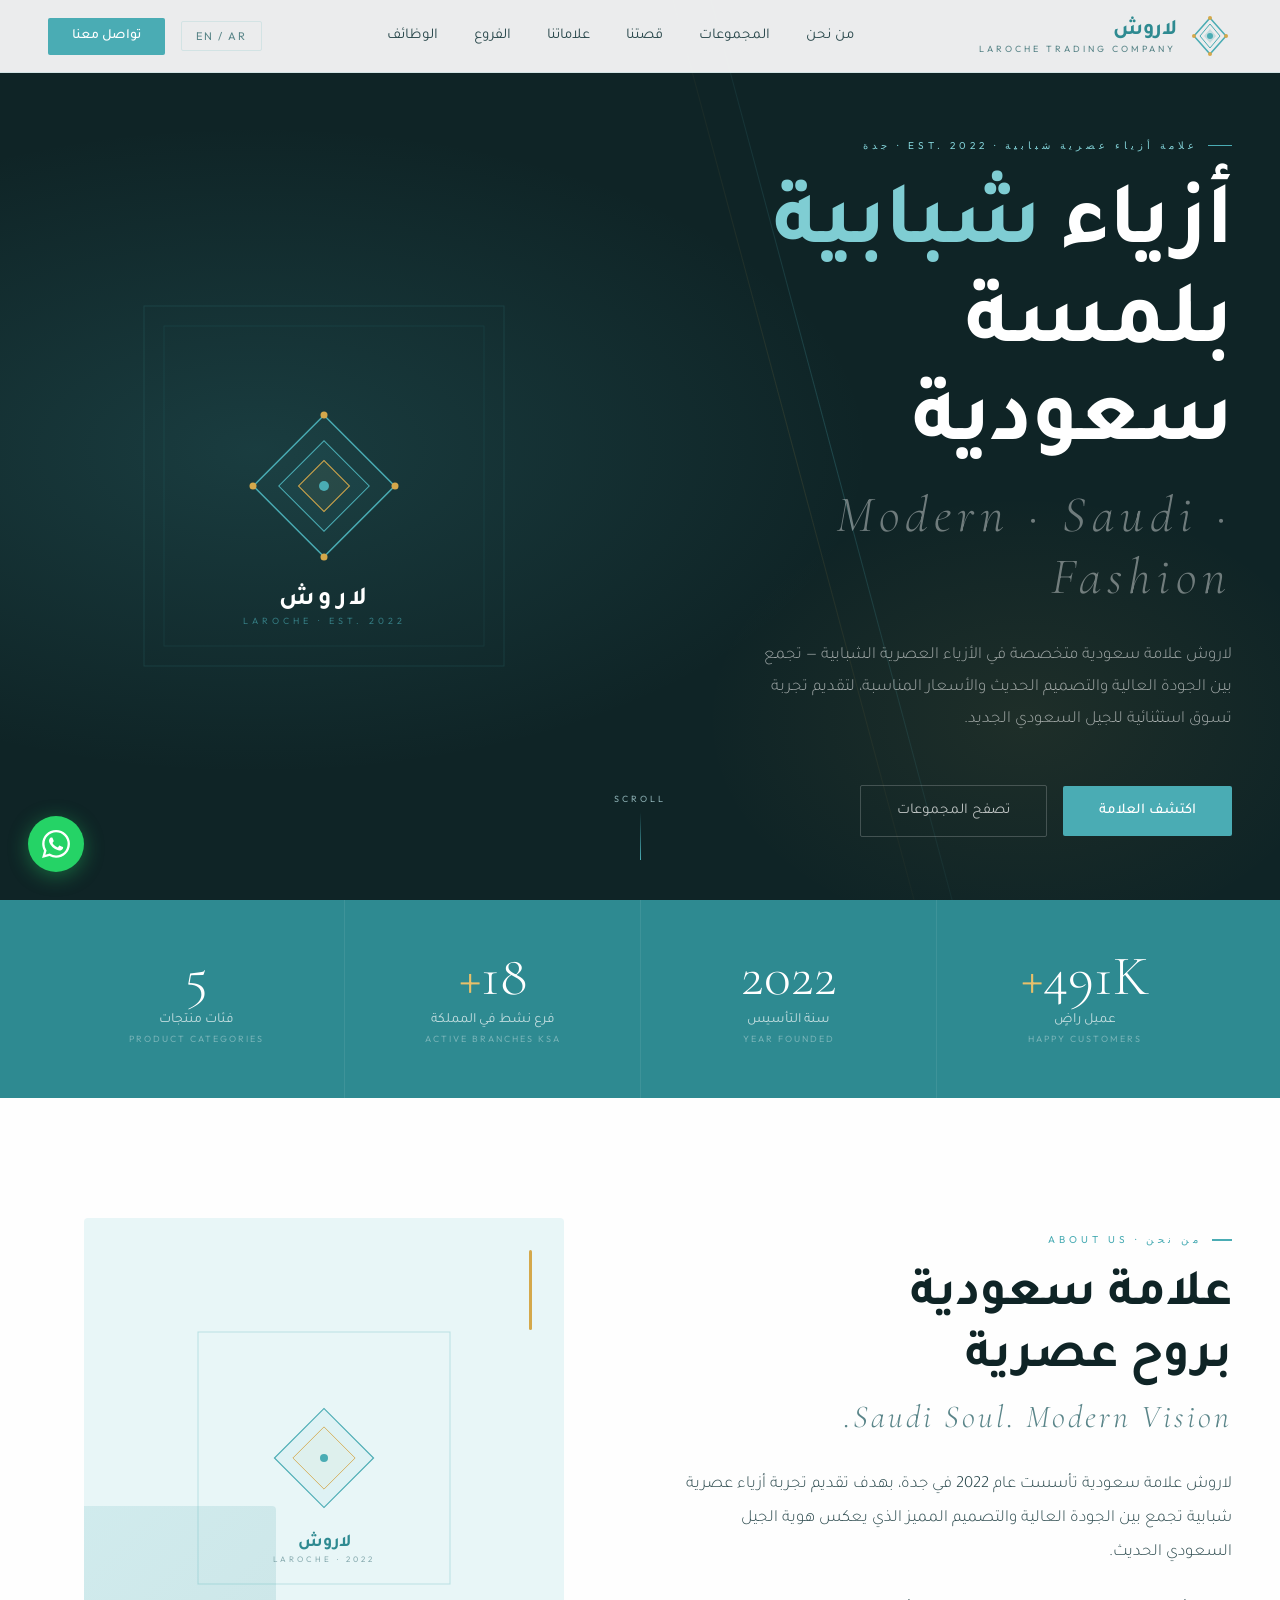
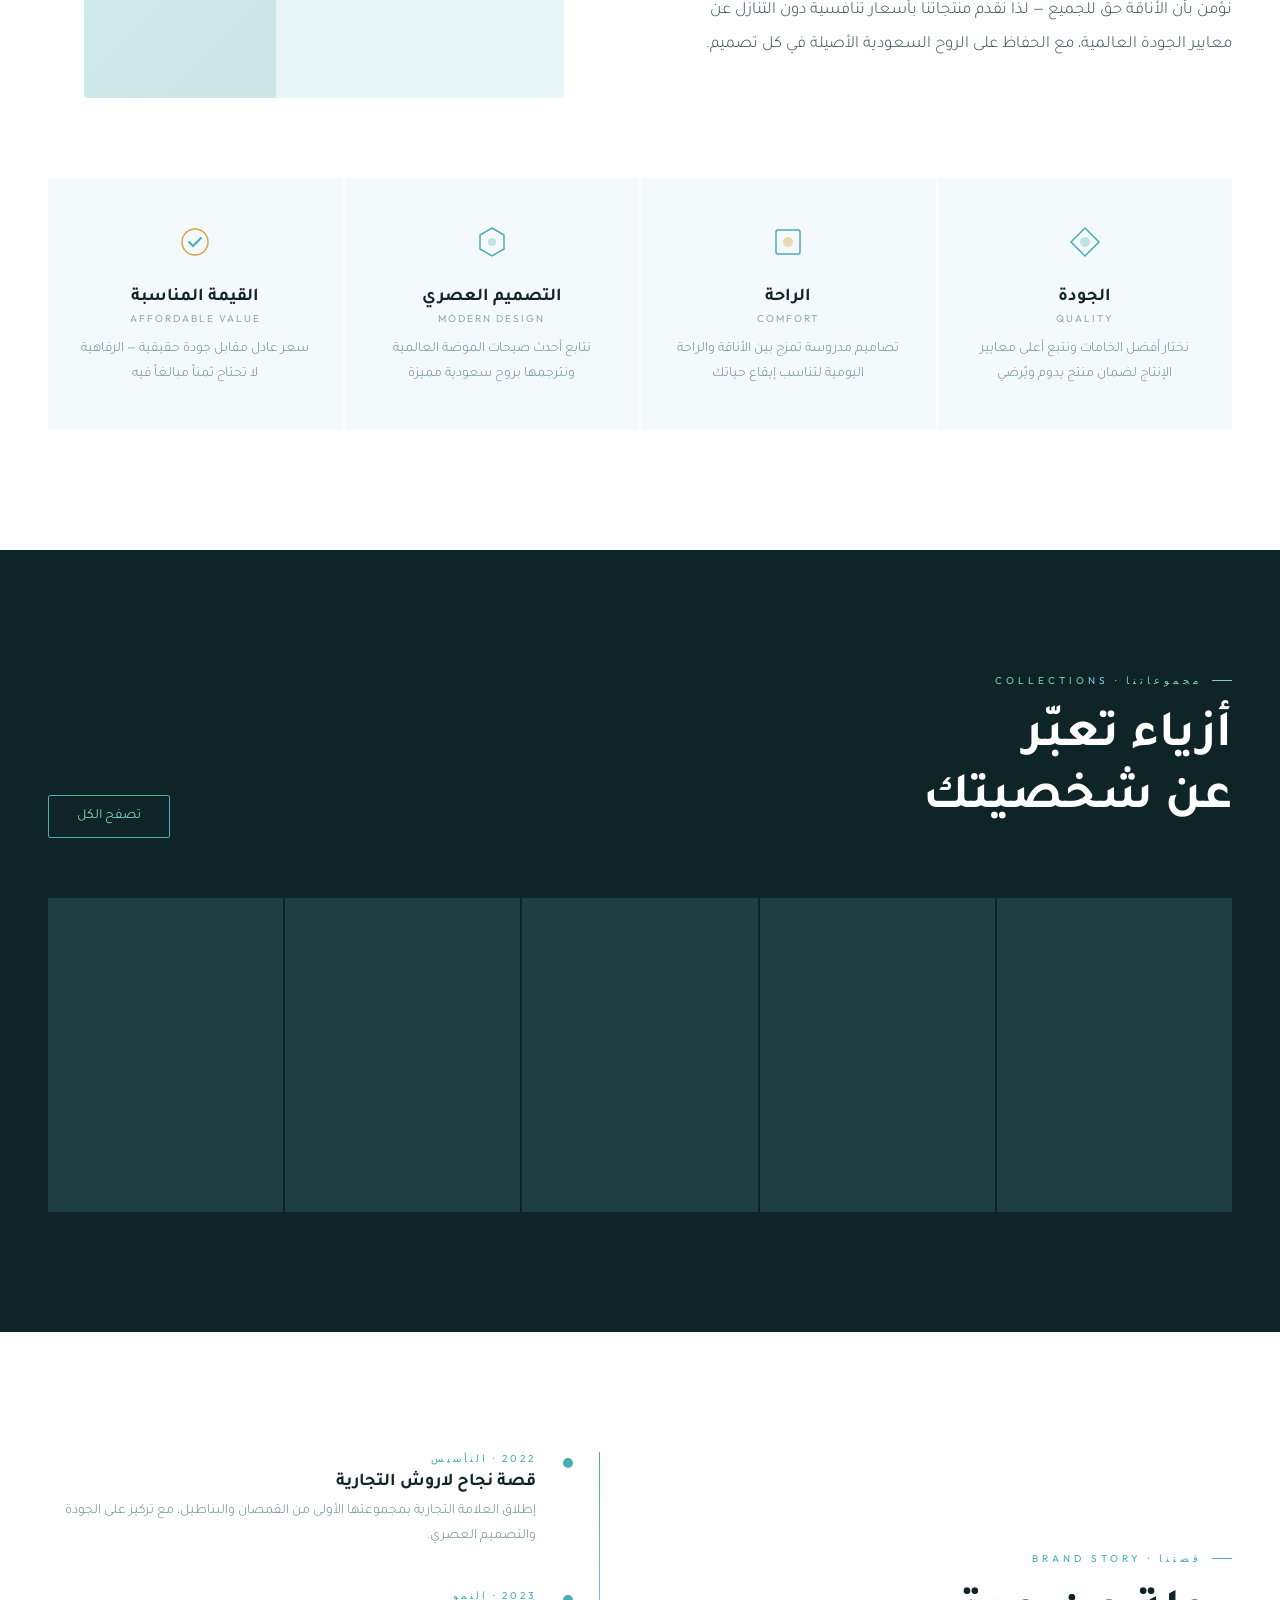
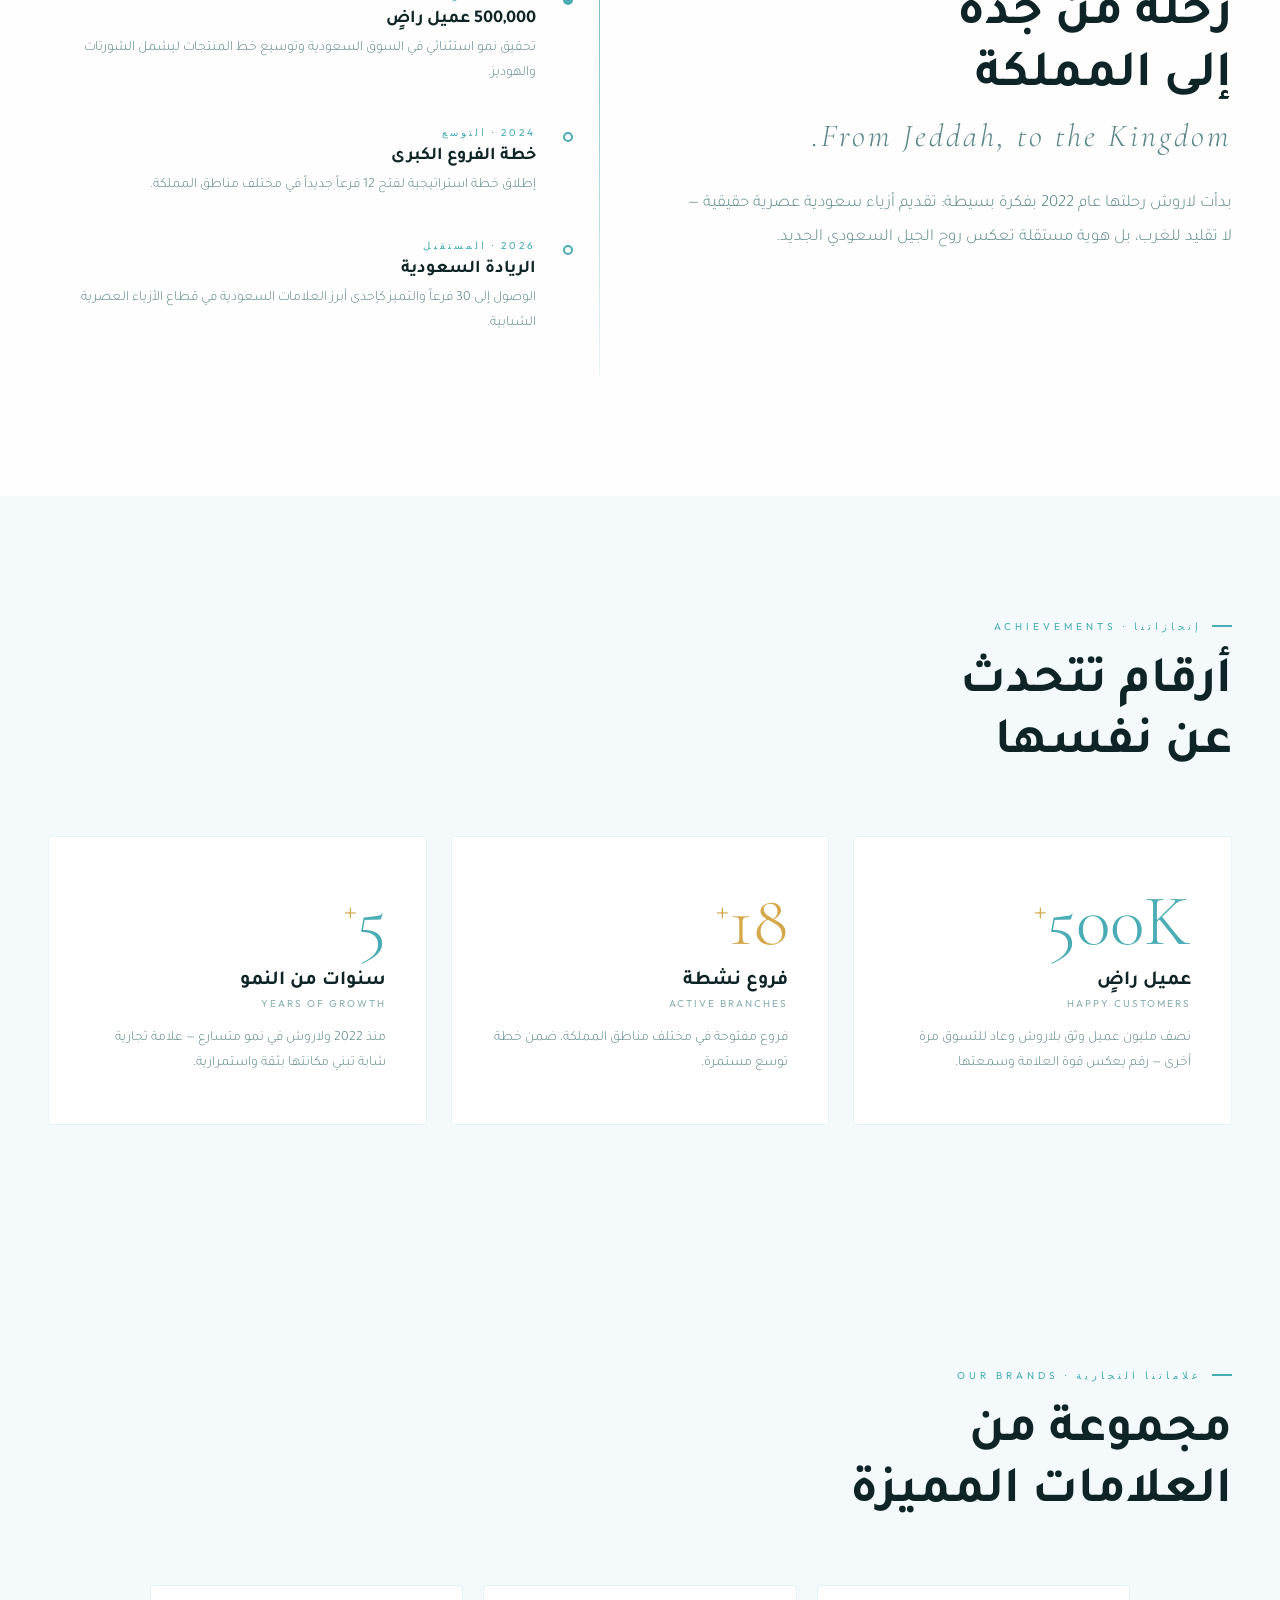
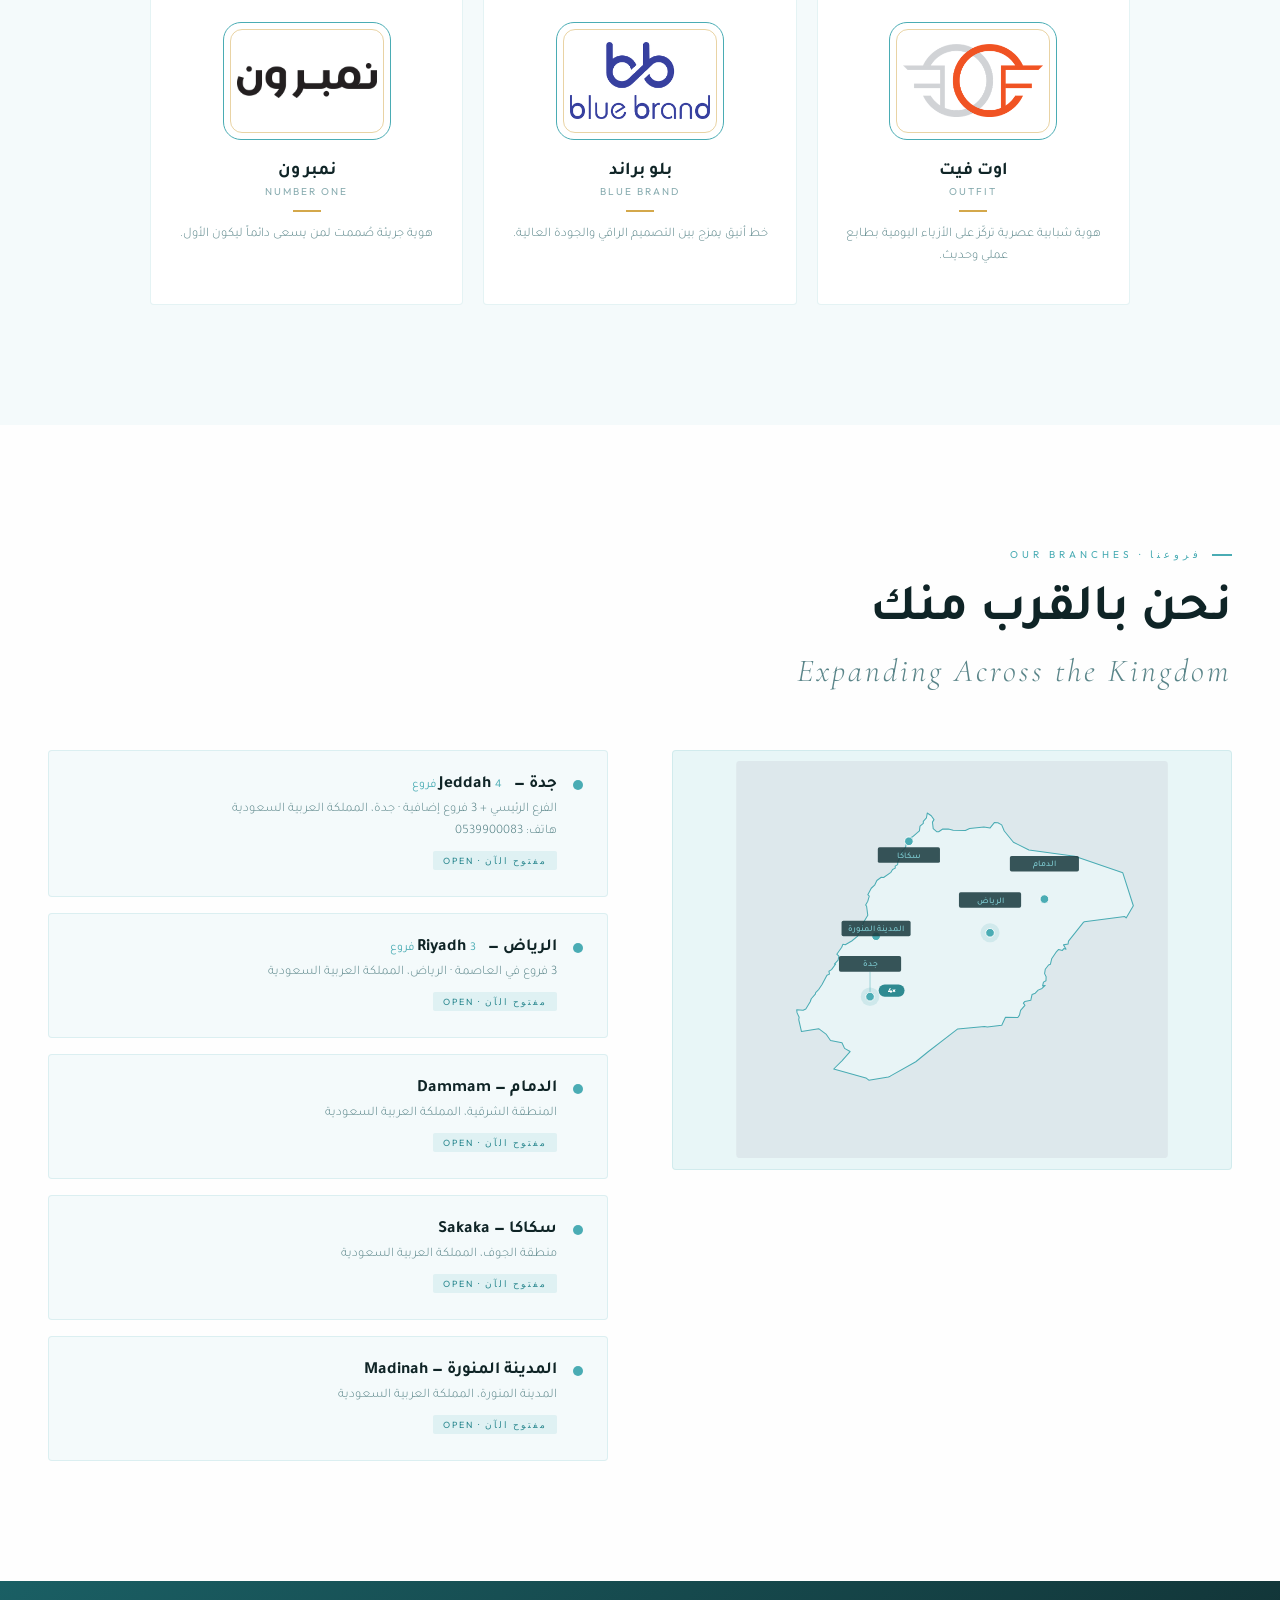
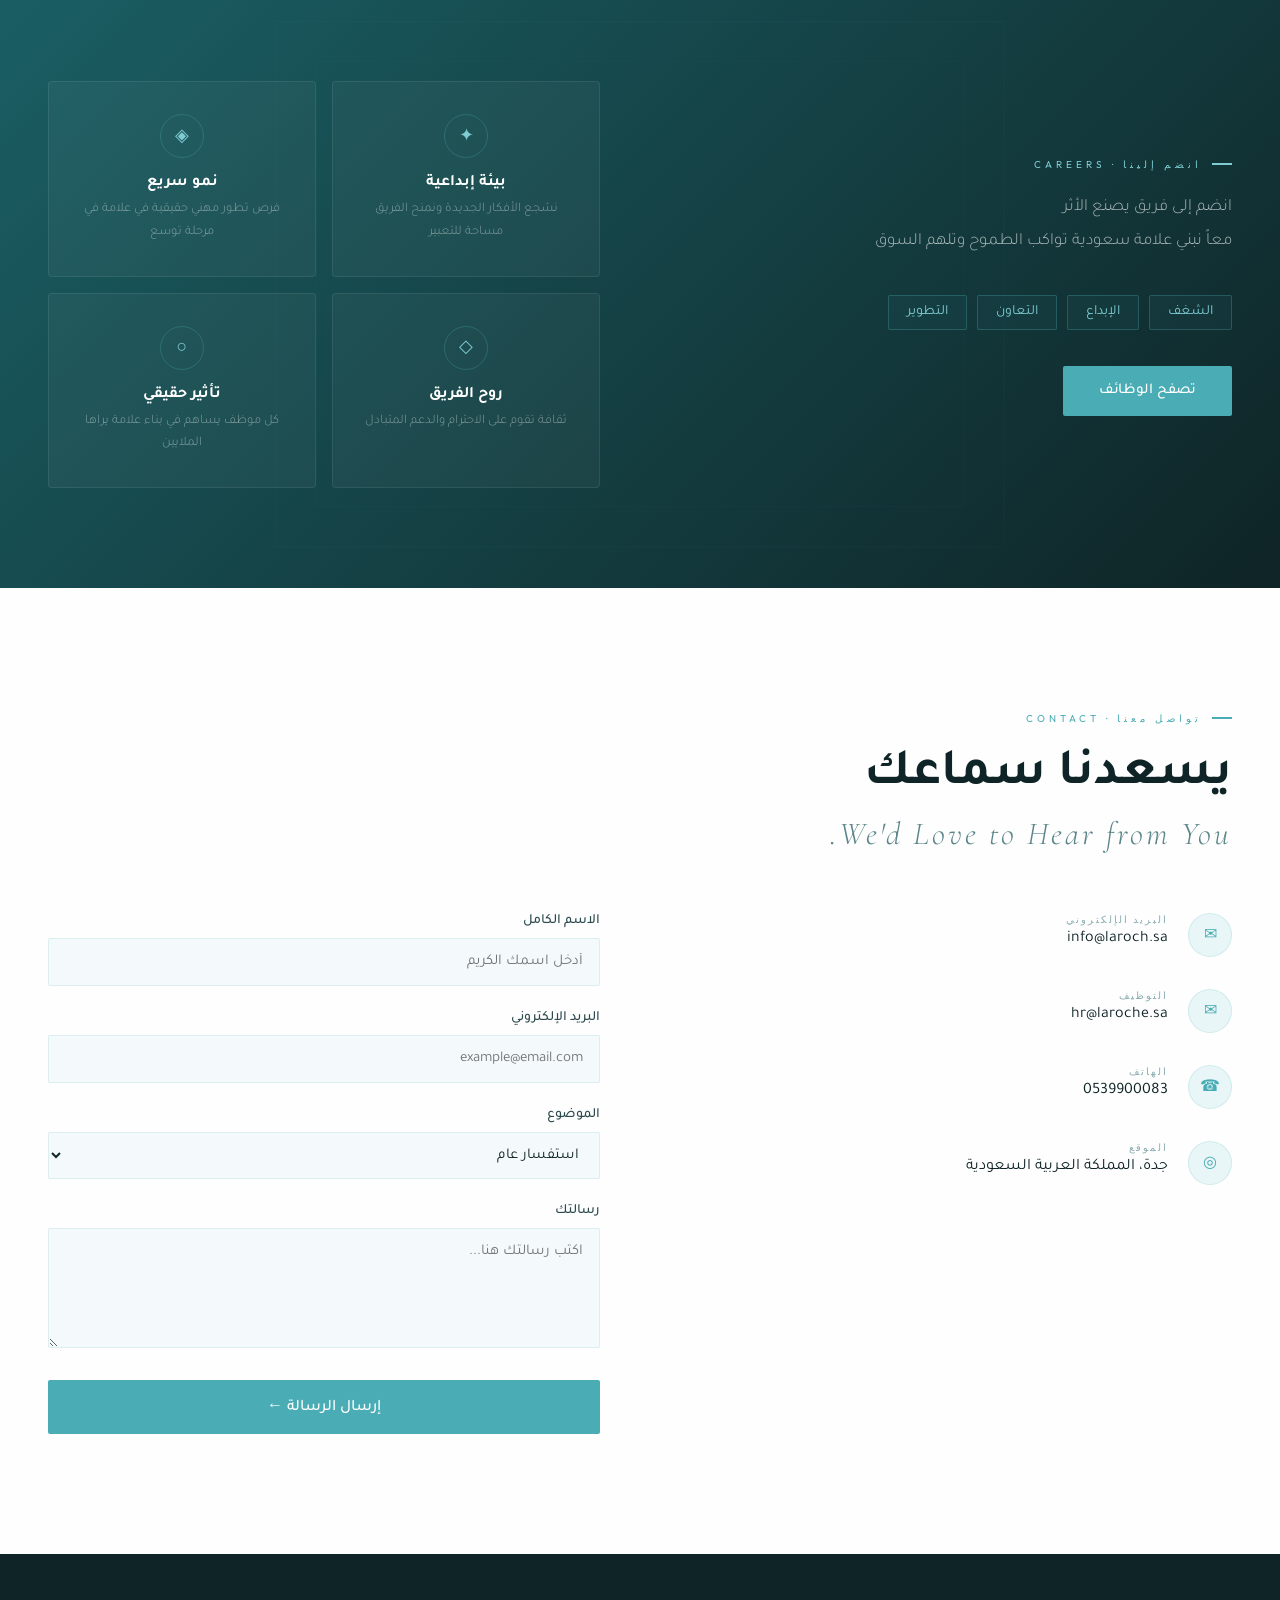
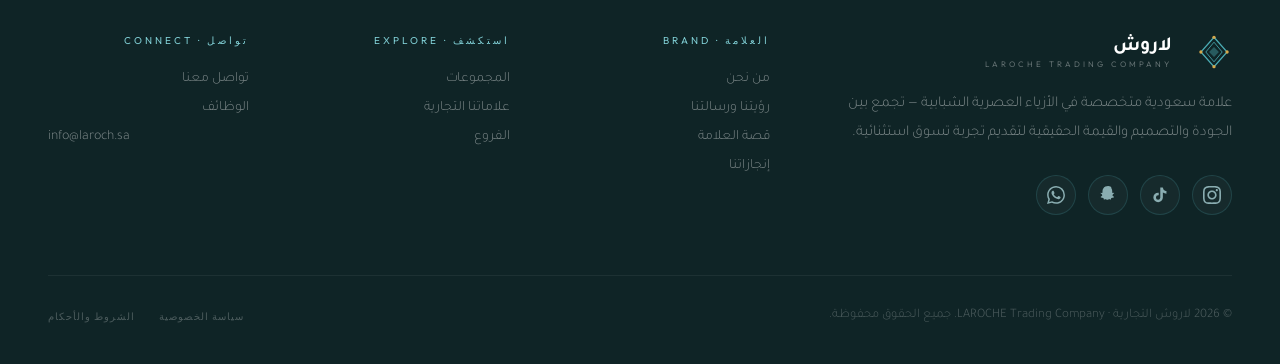
==== commit 4c5fbf1e: "Update index.html" ====
--- a/index.html
+++ b/index.html
@@ -621,6 +621,66 @@
 .achieve-title-en { font-family: 'Outfit', sans-serif; font-size: 10px; letter-spacing: 2px; text-transform: uppercase; color: var(--muted); margin-bottom: 16px; }
 .achieve-desc { font-family: 'Tajawal', sans-serif; font-size: 14px; font-weight: 300; color: var(--mid); line-height: 1.8; }
 
+.brands { background: var(--light-bg); padding: 120px 48px; }
+.brands-inner { max-width: 1400px; margin: 0 auto; }
+.brands-grid { display: grid; grid-template-columns: repeat(3, 1fr); gap: 20px; margin-top: 60px; max-width: 980px; margin-inline: auto; }
+.brand-card {
+  background: white;
+  padding: 36px 28px;
+  border-radius: 4px;
+  border: 1px solid var(--border);
+  transition: all 0.3s;
+  position: relative;
+  overflow: hidden;
+  text-align: center;
+}
+.brand-card::after {
+  content: '';
+  position: absolute;
+  top: 0; right: 0;
+  width: 0; height: 3px;
+  background: linear-gradient(to left, var(--teal), var(--gold));
+  transition: width 0.4s ease;
+}
+.brand-card:hover { transform: translateY(-8px); box-shadow: var(--shadow-teal); border-color: transparent; }
+.brand-card:hover::after { width: 100%; }
+.brand-icon {
+  width: 168px; height: 118px;
+  margin: 0 auto 20px;
+  border-radius: 18px;
+  border: 1.5px solid var(--teal);
+  display: flex; align-items: center; justify-content: center;
+  position: relative;
+  padding: 10px;
+}
+.brand-icon::before {
+  content: '';
+  position: absolute;
+  inset: 6px;
+  border-radius: 12px;
+  border: 1px solid var(--gold);
+  opacity: 0.5;
+}
+.brand-icon span {
+  font-family: 'Cormorant Garamond', serif;
+  font-size: 34px;
+  font-weight: 600;
+  color: var(--teal-dark);
+}
+.brand-icon img {
+  max-width: 96%;
+  max-height: 96%;
+  width: auto;
+  height: auto;
+  object-fit: contain;
+  position: relative;
+  z-index: 1;
+}
+.brand-name-ar { font-family: 'Tajawal', sans-serif; font-size: 18px; font-weight: 700; color: var(--ink); margin-bottom: 3px; }
+.brand-name-en { font-family: 'Outfit', sans-serif; font-size: 10px; letter-spacing: 2px; text-transform: uppercase; color: var(--muted); margin-bottom: 12px; }
+.brand-divider { width: 28px; height: 2px; background: var(--gold); margin: 0 auto 12px; }
+.brand-desc { font-family: 'Tajawal', sans-serif; font-size: 13px; font-weight: 300; color: var(--mid); line-height: 1.7; }
+
 .branches { padding: 120px 48px; max-width: 1400px; margin: 0 auto; }
 .branches-grid { display: grid; grid-template-columns: 1fr 1fr; gap: 64px; margin-top: 60px; align-items: start; }
 .branch-map { background: var(--teal-pale); border-radius: 4px; aspect-ratio: 4/3; position: relative; overflow: hidden; border: 1px solid var(--border); }
@@ -746,6 +806,7 @@
   .story-left, .story-right { order: unset; }
   .collections-grid { grid-template-columns: 1fr 1fr 1fr; }
   .achieve-grid { grid-template-columns: 1fr 1fr; }
+  .brands-grid { grid-template-columns: 1fr 1fr; }
   .branches-grid { grid-template-columns: 1fr; }
   .hero { min-height: auto; padding-bottom: 80px; }
   .hero-content { padding-top: 100px; }
@@ -774,6 +835,7 @@
   .hero-h1-en { font-size: 20px; letter-spacing: 3px; }
   .collections-grid { grid-template-columns: 1fr; }
   .achieve-grid { grid-template-columns: 1fr; }
+  .brands-grid { grid-template-columns: 1fr; }
   .stat-number { font-size: 40px; }
   .logo-ar { font-size: 18px; }
   .about, .collections, .story, .achievements, .branches, .careers-teaser, .contact { padding: 48px 16px; }
@@ -806,6 +868,7 @@
       <li><a href="#about" data-en="About Us">من نحن</a></li>
       <li><a href="#collections" data-en="Collections">المجموعات</a></li>
       <li><a href="#story" data-en="Our Story">قصتنا</a></li>
+      <li><a href="#brands" data-en="Our Brands">علاماتنا</a></li>
       <li><a href="#branches" data-en="Branches">الفروع</a></li>
       <li><a href="#careers" data-en="Careers">الوظائف</a></li>
     </ul>
@@ -821,6 +884,7 @@
     <li><a href="#about" data-en="About Us">من نحن</a></li>
     <li><a href="#collections" data-en="Collections">المجموعات</a></li>
     <li><a href="#story" data-en="Our Story">قصتنا</a></li>
+    <li><a href="#brands" data-en="Our Brands">علاماتنا</a></li>
     <li><a href="#branches" data-en="Branches">الفروع</a></li>
     <li><a href="#careers" data-en="Careers">الوظائف</a></li>
     <li><a href="#contact" data-en="Contact Us">تواصل معنا</a></li>
@@ -1050,6 +1114,39 @@
         <div class="achieve-title-ar" data-en="Years of Growth">سنوات من النمو</div>
         <div class="achieve-title-en">Years of Growth</div>
         <p class="achieve-desc" data-en="Since 2022, LAROCHE has been growing rapidly.">منذ 2022 ولاروش في نمو متسارع — علامة تجارية شابة تبني مكانتها بثقة واستمرارية.</p>
+      </div>
+    </div>
+  </div>
+</section>
+
+<!-- BRANDS -->
+<section class="brands" id="brands">
+  <div class="brands-inner">
+    <div class="reveal">
+      <div class="section-tag" data-en="Our Brands">علاماتنا التجارية · Our Brands</div>
+      <h2 class="section-h2-ar" data-en="A Portfolio of&lt;br&gt;Distinguished Brands">مجموعة من<br>العلامات المميزة</h2>
+    </div>
+    <div class="brands-grid">
+      <div class="brand-card reveal">
+        <div class="brand-icon"><img src="[data-uri]" alt="Outfit logo"></div>
+        <div class="brand-name-ar" data-en="Outfit">اوت فيت</div>
+        <div class="brand-name-en">Outfit</div>
+        <div class="brand-divider"></div>
+        <p class="brand-desc" data-en="A youthful streetwear identity focused on everyday style with a modern edge.">هوية شبابية عصرية تركّز على الأزياء اليومية بطابع عملي وحديث.</p>
+      </div>
+      <div class="brand-card reveal reveal-delay-1">
+        <div class="brand-icon"><img src="[data-uri]" alt="Blue Brand logo"></div>
+        <div class="brand-name-ar" data-en="Blue Brand">بلو براند</div>
+        <div class="brand-name-en">Blue Brand</div>
+        <div class="brand-divider"></div>
+        <p class="brand-desc" data-en="An elegant line blending refined design with premium quality.">خط أنيق يمزج بين التصميم الراقي والجودة العالية.</p>
+      </div>
+      <div class="brand-card reveal reveal-delay-2">
+        <div class="brand-icon"><img src="[data-uri]" alt="Number One logo"></div>
+        <div class="brand-name-ar" data-en="Number One">نمبر ون</div>
+        <div class="brand-name-en">Number One</div>
+        <div class="brand-divider"></div>
+        <p class="brand-desc" data-en="A bold identity built for those who always aim to be first.">هوية جريئة صُممت لمن يسعى دائماً ليكون الأول.</p>
       </div>
     </div>
   </div>
@@ -1299,6 +1396,7 @@
       <div>
         <div class="footer-col-title" data-en="Explore">استكشف · Explore</div>
         <a href="#collections" class="footer-link" data-en="Collections">المجموعات</a>
+        <a href="#brands" class="footer-link" data-en="Our Brands">علاماتنا التجارية</a>
         <a href="#branches" class="footer-link" data-en="Branches">الفروع</a>
       </div>
       <div>
